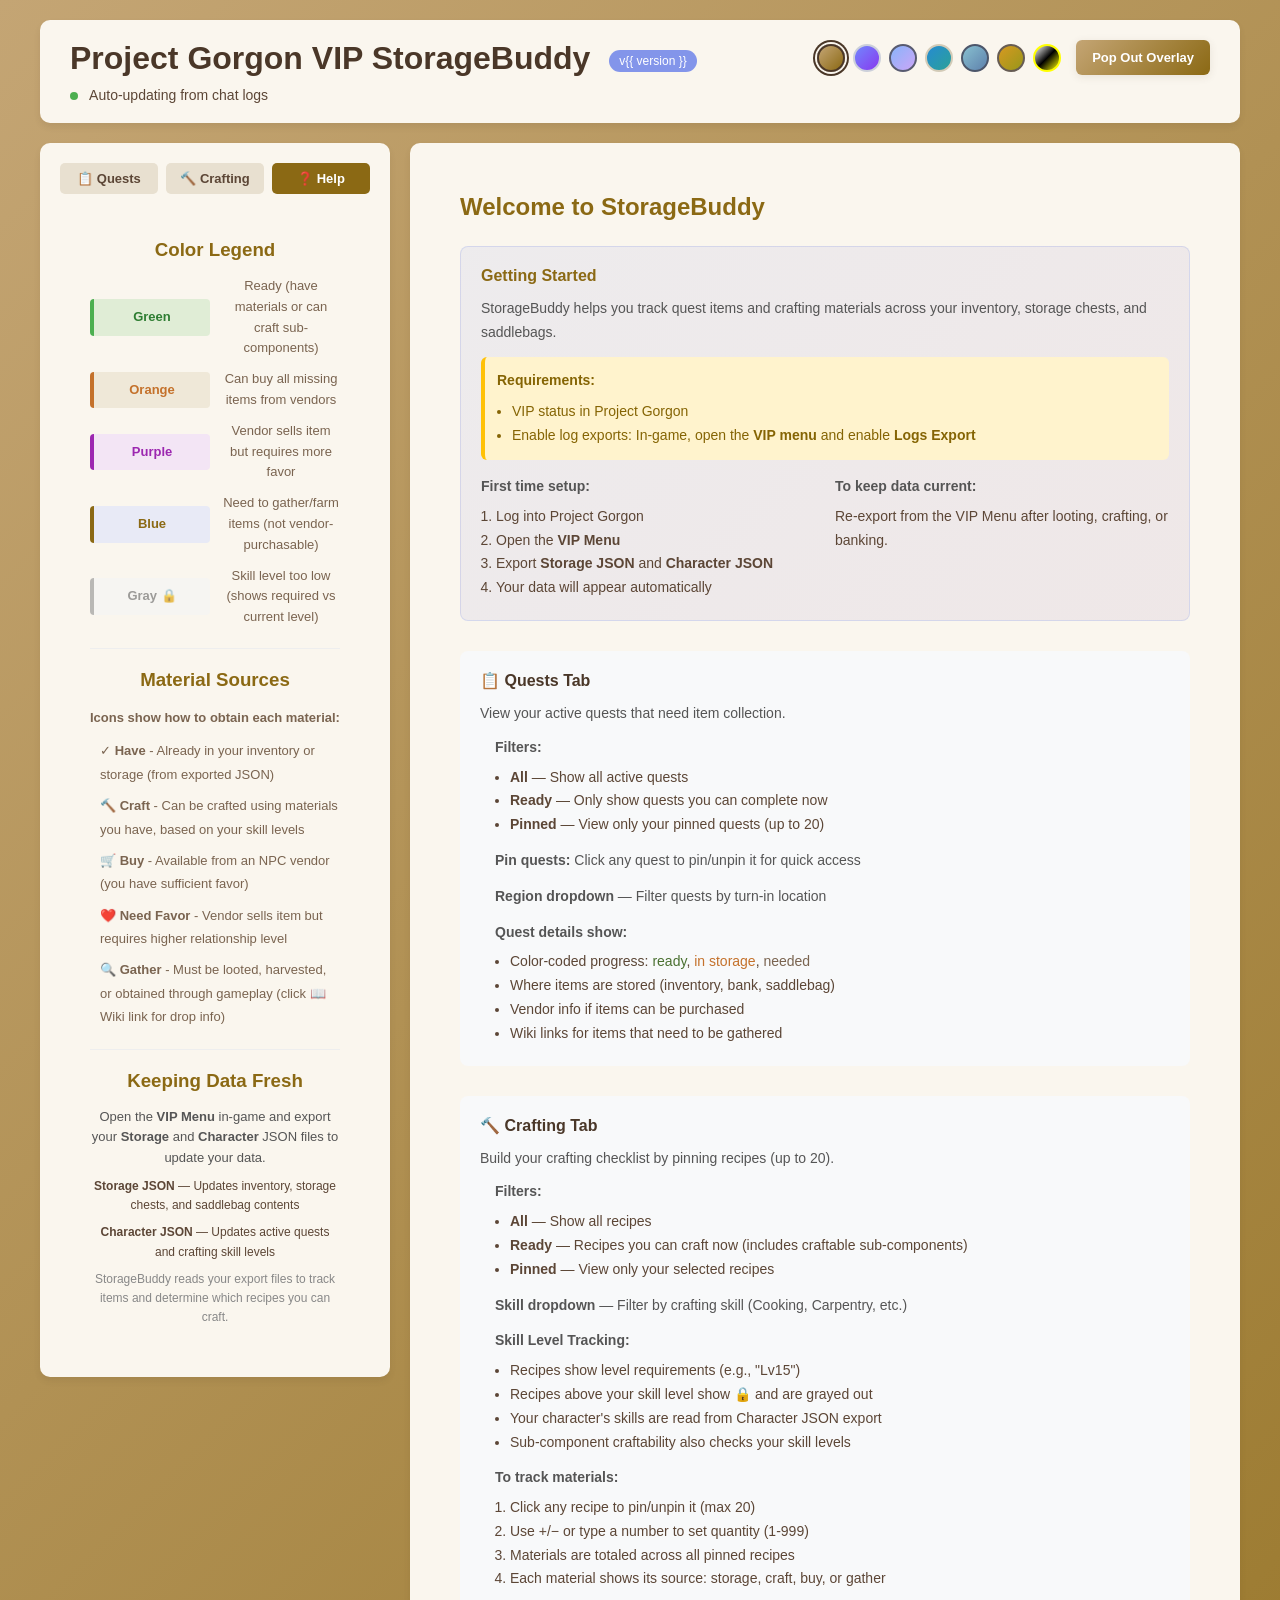
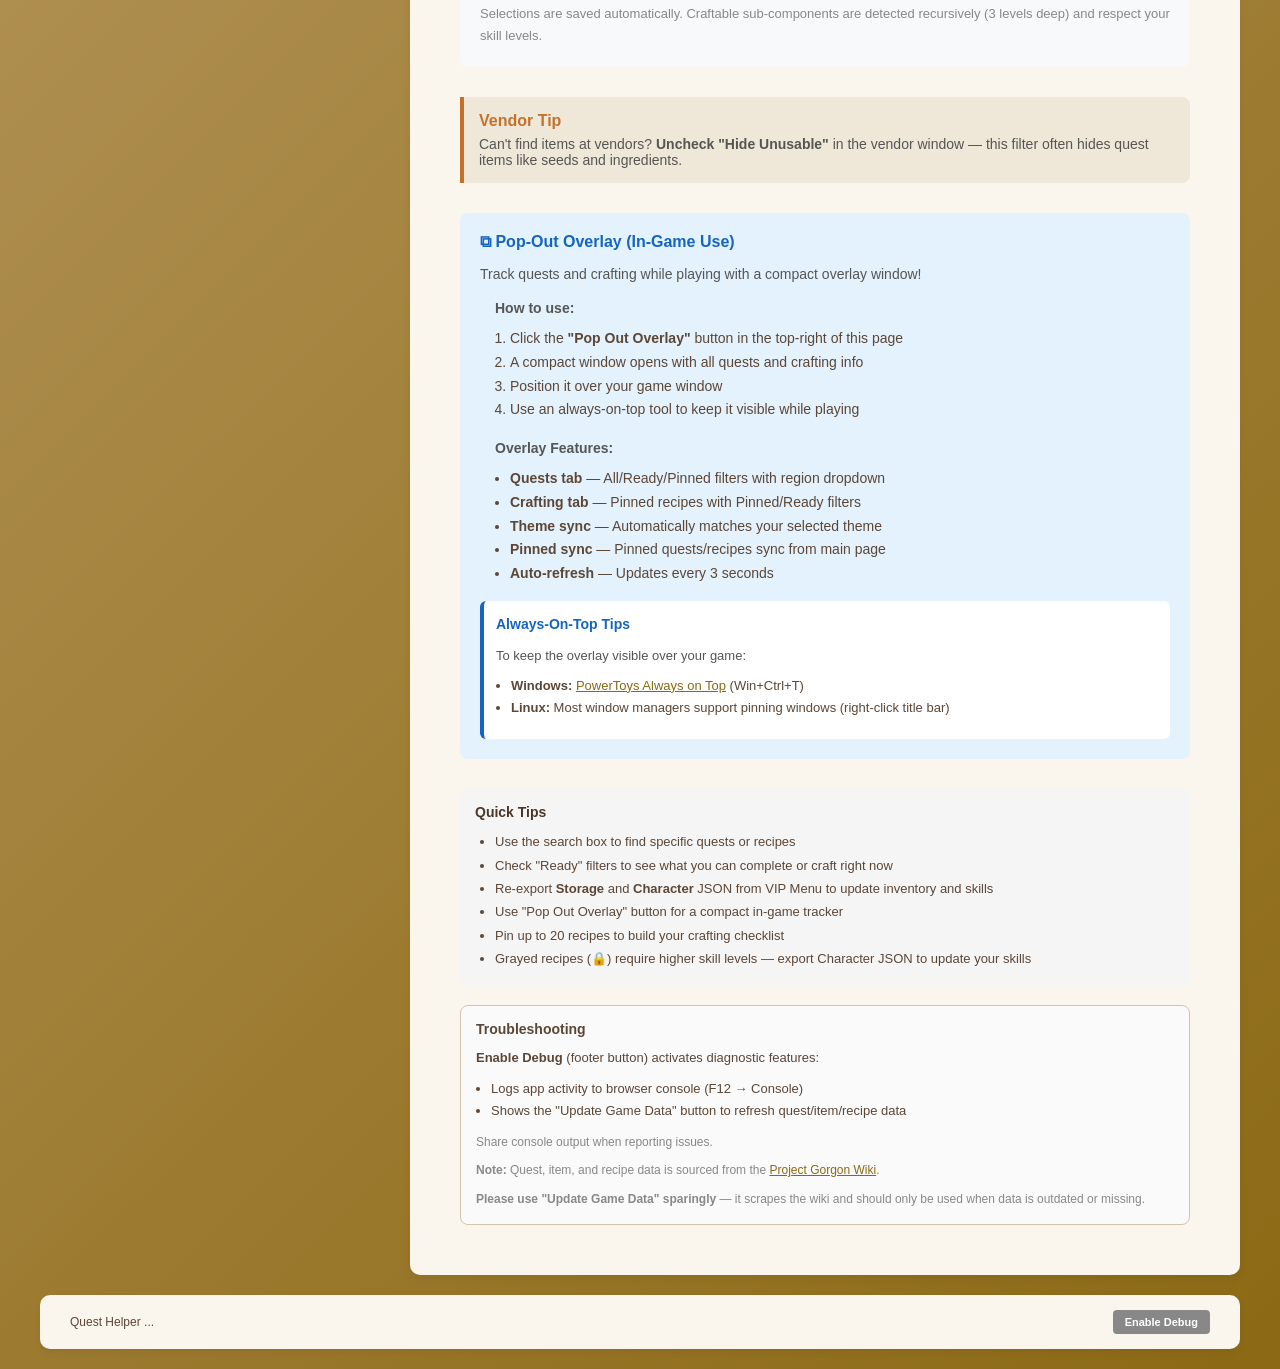
==== templates/index.html @ ebede0bc "v0.6.7: Fix missing inventory items in Ready Quests storage display - Ready Quests Checklist now sho" ====
<!DOCTYPE html>
<!-- Cache bust: 2026-03-11T02:30 -->
<html lang="en">
<head>
    <meta charset="UTF-8">
    <meta http-equiv="Cache-Control" content="no-cache, no-store, must-revalidate">
    <meta http-equiv="Pragma" content="no-cache">
    <meta http-equiv="Expires" content="0">
    <meta name="viewport" content="width=device-width, initial-scale=1.0">
    <title>Project Gorgon VIP StorageBuddy</title>
    <link rel="icon" type="image/x-icon" href="/static/favicon.ico">
    <link rel="icon" type="image/png" sizes="32x32" href="/static/favicon.png">
    <link rel="stylesheet" href="/static/themes.css">
    <style>
        * {
            margin: 0;
            padding: 0;
            box-sizing: border-box;
        }

        /* Focus states for accessibility */
        :focus-visible {
            outline: 2px solid var(--accent);
            outline-offset: 2px;
        }

        button:focus-visible,
        .tab-btn:focus-visible,
        .quest-item:focus-visible,
        .theme-btn:focus-visible {
            outline: 2px solid var(--accent);
            outline-offset: 2px;
            box-shadow: 0 0 0 4px var(--focus-ring);
        }

        input:focus-visible,
        select:focus-visible {
            outline: none;
            border-color: var(--accent);
            box-shadow: 0 0 0 3px var(--focus-ring);
        }

        body {
            font-family: 'Segoe UI', Tahoma, Geneva, Verdana, sans-serif;
            background: linear-gradient(135deg, var(--bg-gradient-1) 0%, var(--bg-gradient-2) 100%);
            min-height: 100vh;
            padding: 20px;
            color: var(--text-primary);
        }

        .container {
            max-width: 1200px;
            margin: 0 auto;
        }

        header {
            background: var(--bg-card);
            padding: 20px 30px;
            border-radius: 10px;
            box-shadow: 0 4px 6px var(--shadow);
            margin-bottom: 20px;
        }

        h1 {
            color: var(--text-primary);
            margin-bottom: 10px;
        }

        .subtitle {
            color: var(--text-secondary);
            font-size: 14px;
        }

        .main-content {
            display: grid;
            grid-template-columns: 350px 1fr;
            gap: 20px;
        }

        footer {
            background: var(--bg-card);
            padding: 15px 30px;
            border-radius: 10px;
            box-shadow: 0 4px 6px var(--shadow);
            margin-top: 20px;
            text-align: center;
            display: flex;
            justify-content: space-between;
            align-items: center;
        }

        .version-info {
            color: var(--text-secondary);
            font-size: 12px;
        }

        .update-badge {
            display: inline-flex;
            align-items: center;
            gap: 4px;
            padding: 3px 8px;
            background: #e74c3c;
            color: white;
            font-size: 11px;
            font-weight: 600;
            border-radius: 10px;
            margin-left: 8px;
            cursor: pointer;
            text-decoration: none;
            transition: background 0.2s;
        }

        .update-badge:hover {
            background: #c0392b;
        }

        .update-btn {
            padding: 6px 12px;
            background: var(--accent);
            color: white;
            border: none;
            border-radius: 4px;
            cursor: pointer;
            font-size: 11px;
            font-weight: 600;
            transition: all 0.3s;
            margin-left: 8px;
        }

        .update-btn:hover {
            background: var(--accent-hover);
        }

        .update-btn:disabled {
            background: var(--text-muted);
        }

        .overlay-btn {
            padding: 10px 16px;
            background: linear-gradient(135deg, var(--bg-gradient-1) 0%, var(--bg-gradient-2) 100%);
            color: white;
            border: none;
            border-radius: 6px;
            cursor: pointer;
            font-size: 13px;
            font-weight: 600;
            transition: all 0.3s;
            box-shadow: 0 2px 8px var(--shadow);
        }

        .overlay-btn:hover {
            transform: translateY(-1px);
            box-shadow: 0 4px 12px var(--shadow);
        }

        /* Theme Toggle Buttons */
        .theme-toggle {
            display: flex;
            gap: 8px;
            margin-left: 15px;
        }

        .theme-btn {
            width: 28px;
            height: 28px;
            border-radius: 50%;
            border: 2px solid var(--border-color);
            cursor: pointer;
            transition: all 0.2s;
            position: relative;
        }

        .theme-btn:hover {
            transform: scale(1.1);
        }

        .theme-btn.active {
            border-color: var(--text-primary);
            box-shadow: 0 0 0 2px var(--bg-card), 0 0 0 4px var(--text-primary);
        }

        .theme-btn[data-theme="sepia"] {
            background: linear-gradient(135deg, #c4a574 0%, #8b6914 100%);
        }

        .theme-btn[data-theme="ctp-latte"] {
            background: linear-gradient(135deg, #7287fd 0%, #8839ef 100%);
        }

        .theme-btn[data-theme="ctp-mocha"] {
            background: linear-gradient(135deg, #89b4fa 0%, #cba6f7 100%);
        }

        .theme-btn[data-theme="solarized-light"] {
            background: linear-gradient(135deg, #268bd2 0%, #2aa198 100%);
        }

        .theme-btn[data-theme="nord"] {
            background: linear-gradient(135deg, #88c0d0 0%, #5e81ac 100%);
        }

        .theme-btn[data-theme="gruvbox"] {
            background: linear-gradient(135deg, #d79921 0%, #98971a 100%);
        }

        .theme-btn[data-theme="high-contrast"] {
            background: linear-gradient(135deg, #ffffff 0%, #000000 50%, #ffff00 100%);
            border: 2px solid #ffff00;
        }

        .sidebar {
            background: var(--bg-card);
            padding: 20px;
            border-radius: 10px;
            box-shadow: 0 4px 6px var(--shadow);
            height: fit-content;
        }

        .quest-list {
            background: var(--bg-card);
            padding: 30px;
            border-radius: 10px;
            box-shadow: 0 4px 6px var(--shadow);
            min-height: 500px;
        }

        .search-box {
            width: 100%;
            padding: 12px;
            border: 2px solid var(--border-color);
            border-radius: 5px;
            font-size: 14px;
            margin-bottom: 15px;
            transition: border-color 0.3s;
        }

        .search-box:focus {
            outline: none;
            border-color: var(--accent);
        }

        .tab-buttons {
            display: flex;
            flex-wrap: wrap;
            gap: 8px;
            margin-bottom: 15px;
        }

        .tab-btn {
            flex: 1 1 calc(33.333% - 6px);
            min-width: 90px;
            padding: 8px 6px;
            border: none;
            background: var(--bg-tab);
            color: var(--text-secondary);
            border-radius: 5px;
            cursor: pointer;
            font-weight: 600;
            font-size: 13px;
            transition: all 0.3s;
            text-align: center;
        }

        .tab-btn.active {
            background: var(--bg-tab-active);
            color: var(--text-on-accent);
        }

        .quest-item {
            padding: 12px;
            margin-bottom: 8px;
            background: var(--bg-item);
            border-radius: 5px;
            cursor: pointer;
            transition: all 0.3s;
            border-left: 4px solid transparent;
        }

        .quest-item:hover {
            background: var(--bg-item-hover);
            border-left-color: var(--accent);
        }

        .quest-item.active {
            box-shadow: inset 0 0 0 2px var(--border-active);
        }

        .quest-item.pinned {
            border: 2px solid var(--border-pinned);
            box-shadow: 0 0 8px var(--pinned-glow);
        }

        .quest-item.completable {
            background: var(--bg-item-complete);
            border-left-color: var(--success);
        }

        .quest-item.completable:hover {
            background: var(--bg-item-complete-hover);
        }

        .quest-item.completable .quest-item-name::before {
            content: '✓ ';
            color: var(--success);
            font-weight: bold;
        }

        .quest-item.purchasable {
            background: var(--bg-item-purchasable);
            border-left-color: var(--warning);
        }

        .quest-item.purchasable:hover {
            background: var(--bg-item-purchasable-hover);
        }

        .quest-item.purchasable .quest-item-name::before {
            content: '🛒 ';
            color: var(--warning);
            font-weight: bold;
        }

        .quest-item.craftable {
            background: var(--bg-item-complete);
            border-left-color: var(--success);
        }

        .quest-item.craftable:hover {
            background: var(--bg-item-complete-hover);
        }

        .quest-item.buyable {
            background: var(--bg-item-purchasable);
            border-left-color: var(--warning);
        }

        .quest-item.buyable:hover {
            background: var(--bg-item-purchasable-hover);
        }

        .quest-item.needs-favor {
            background: var(--bg-item-favor);
            border-left-color: var(--favor);
        }

        .quest-item.needs-favor:hover {
            background: var(--bg-item-favor-hover);
        }

        .quest-item.no-skill {
            background: var(--bg-item-disabled);
            border-left-color: var(--disabled);
            opacity: 0.7;
        }

        .quest-item.no-skill:hover {
            background: var(--bg-item-hover);
        }

        .quest-item-name {
            font-weight: 600;
            color: var(--text-primary);
            margin-bottom: 4px;
        }

        .quest-item-location {
            font-size: 12px;
            color: var(--text-muted);
        }

        .quest-detail-header {
            margin-bottom: 20px;
            padding-bottom: 20px;
            border-bottom: 2px solid var(--border-color);
        }

        .quest-detail-name {
            font-size: 24px;
            color: var(--text-primary);
            margin-bottom: 8px;
        }

        .quest-detail-location {
            color: var(--accent);
            font-weight: 600;
            margin-bottom: 8px;
        }

        .quest-detail-description {
            color: var(--text-secondary);
            line-height: 1.6;
        }

        .checklist-items {
            margin-top: 20px;
        }

        .checklist-item {
            display: flex;
            align-items: center;
            padding: 15px;
            margin-bottom: 10px;
            background: var(--bg-item);
            border-radius: 5px;
            transition: all 0.3s;
        }

        .checklist-item.completed {
            background: var(--bg-item-complete);
        }

        .checkbox {
            width: 24px;
            height: 24px;
            margin-right: 15px;
            cursor: pointer;
            accent-color: var(--accent);
        }

        .item-info {
            flex: 1;
        }

        .item-name {
            font-weight: 600;
            color: var(--text-primary);
            margin-bottom: 4px;
        }

        .item-progress-text {
            font-size: 15px;
            font-weight: 500;
            min-width: 160px;
            text-align: right;
            margin-left: 15px;
            white-space: nowrap;
        }

        .empty-state {
            text-align: center;
            padding: 60px 20px;
            color: var(--text-muted);
        }

        .empty-state-icon {
            font-size: 48px;
            margin-bottom: 15px;
        }

        .refresh-btn {
            padding: 10px 20px;
            background: #667eea;
            color: white;
            border: none;
            border-radius: 5px;
            cursor: pointer;
            font-weight: 600;
            margin-top: 10px;
            transition: background 0.3s;
        }

        .refresh-btn:hover {
            background: #5568d3;
        }

        .status-indicator {
            display: inline-block;
            width: 8px;
            height: 8px;
            border-radius: 50%;
            background: #4caf50;
            margin-right: 8px;
            animation: pulse 2s infinite;
        }

        @keyframes pulse {
            0%, 100% { opacity: 1; }
            50% { opacity: 0.5; }
        }

        .loading {
            text-align: center;
            padding: 20px;
            color: var(--text-muted);
        }
    </style>
</head>
<body>
    <div class="container">
        <header>
            <div style="display: flex; justify-content: space-between; align-items: flex-start;">
                <div>
                    <h1>Project Gorgon VIP StorageBuddy <span style="font-size: 12px; font-weight: 500; color: #fff; background: rgba(102, 126, 234, 0.8); padding: 4px 10px; border-radius: 12px; margin-left: 10px; vertical-align: middle;">v{{ version }}</span><span id="headerUpdateBadge"></span></h1>
                    <p class="subtitle">
                        <span class="status-indicator"></span>
                        Auto-updating from chat logs
                    </p>
                </div>
                <div style="display: flex; align-items: center; gap: 15px;">
                    <div class="theme-toggle" title="Select theme">
                        <button class="theme-btn active" data-theme="sepia" onclick="setTheme('sepia')" title="Sepia Wood"></button>
                        <button class="theme-btn" data-theme="ctp-latte" onclick="setTheme('ctp-latte')" title="Catppuccin Latte"></button>
                        <button class="theme-btn" data-theme="ctp-mocha" onclick="setTheme('ctp-mocha')" title="Catppuccin Mocha"></button>
                        <button class="theme-btn" data-theme="solarized-light" onclick="setTheme('solarized-light')" title="Solarized Light"></button>
                        <button class="theme-btn" data-theme="nord" onclick="setTheme('nord')" title="Nord"></button>
                        <button class="theme-btn" data-theme="gruvbox" onclick="setTheme('gruvbox')" title="Gruvbox"></button>
                        <button class="theme-btn" data-theme="high-contrast" onclick="setTheme('high-contrast')" title="High Contrast (Accessibility)"></button>
                    </div>
                    <button class="overlay-btn" onclick="openOverlay()" title="Open compact overlay window">
                        Pop Out Overlay
                    </button>
                </div>
            </div>
        </header>

        <div class="main-content">
            <div class="sidebar">
                <div class="tab-buttons">
                    <button class="tab-btn" onclick="switchTab('quests')">📋 Quests</button>
                    <button class="tab-btn" onclick="switchTab('crafting')">🔨 Crafting</button>
                    <button class="tab-btn active" onclick="switchTab('help')">❓ Help</button>
                </div>

                <input type="text"
                       class="search-box"
                       id="questSearchBox"
                       placeholder="Search quests..."
                       style="display: none;">

                <input type="text"
                       class="search-box"
                       id="craftingSearchBox"
                       placeholder="Search recipes..."
                       style="display: none;">

                <div id="questFilter" style="display: none; gap: 10px; justify-content: center; margin-bottom: 10px;">
                    <label style="display: flex; align-items: center; cursor: pointer; font-size: 13px;">
                        <input type="radio" name="questView" value="all" checked style="margin-right: 5px;" onchange="switchQuestView()">
                        All
                    </label>
                    <label style="display: flex; align-items: center; cursor: pointer; font-size: 13px;">
                        <input type="radio" name="questView" value="ready" style="margin-right: 5px;" onchange="switchQuestView()">
                        Ready
                    </label>
                    <label style="display: flex; align-items: center; cursor: pointer; font-size: 13px;">
                        <input type="radio" name="questView" value="pinned" style="margin-right: 5px;" onchange="switchQuestView()">
                        Pinned
                    </label>
                </div>

                <div id="recipeFilter" style="display: none; gap: 10px; justify-content: center; margin-bottom: 10px;">
                    <label style="display: flex; align-items: center; cursor: pointer; font-size: 13px;">
                        <input type="radio" name="recipeView" value="all" checked style="margin-right: 5px;" onchange="switchRecipeView()">
                        All
                    </label>
                    <label style="display: flex; align-items: center; cursor: pointer; font-size: 13px;">
                        <input type="radio" name="recipeView" value="craftable" style="margin-right: 5px;" onchange="switchRecipeView()">
                        Ready
                    </label>
                    <label style="display: flex; align-items: center; cursor: pointer; font-size: 13px;">
                        <input type="radio" name="recipeView" value="shopping" style="margin-right: 5px;" onchange="switchRecipeView()">
                        Pinned
                    </label>
                </div>

                <select class="search-box" id="regionFilter" style="display: none;">
                    <option value="">All Regions</option>
                    <option value="Serbule">Serbule</option>
                    <option value="Serbule Hills">Serbule Hills</option>
                    <option value="Eltibule">Eltibule</option>
                    <option value="Sun Vale">Sun Vale</option>
                    <option value="Kur Mountains">Kur Mountains</option>
                    <option value="Ilmari">Ilmari</option>
                    <option value="Rahu">Rahu</option>
                    <option value="Gazluk">Gazluk</option>
                    <option value="Fae Realm">Fae Realm</option>
                </select>

                <select class="search-box" id="skillFilter" style="display: none;">
                    <option value="">All Skills</option>
                </select>

                <div id="questListContainer" class="loading">Loading quests...</div>
            </div>

            <div class="quest-list" id="questDetail">
                <div class="empty-state">
                    <div class="empty-state-icon">📋</div>
                    <p>Select a quest to view its checklist</p>
                </div>
            </div>
        </div>

        <footer>
            <div class="version-info">
                Quest Helper <span id="appVersion">...</span><span id="footerUpdateBadge"></span>
                <span id="logFileInfo" style="margin-left: 10px; opacity: 0.7;"></span>
            </div>
            <div style="display: flex; gap: 8px; align-items: center;">
                <button class="update-btn" id="updateBtn" onclick="updateGameData()" style="display: none;">
                    Update Game Data
                </button>
                <button class="update-btn" id="debugBtn" onclick="toggleDebugMode()" style="background: #888;">
                    Enable Debug
                </button>
            </div>
        </footer>
    </div>

    <script>
        // Theme Management
        function setTheme(theme) {
            document.documentElement.setAttribute('data-theme', theme);
            localStorage.setItem('storagebuddy-theme', theme);

            // Update active button state
            document.querySelectorAll('.theme-btn').forEach(btn => {
                btn.classList.toggle('active', btn.dataset.theme === theme);
            });
        }

        function loadTheme() {
            const savedTheme = localStorage.getItem('storagebuddy-theme') || 'sepia';
            setTheme(savedTheme);
        }

        // Load theme immediately to prevent flash
        loadTheme();

        let currentTab = 'help';
        let currentQuestView = 'all';
        let currentRecipeView = 'all';
        let selectedQuest = null;
        let activeQuests = [];
        let completableQuests = [];
        let purchasableQuests = [];
        let needsFavorQuests = [];
        let completableQuestSet = new Set();
        let purchasableQuestSet = new Set();
        let needsFavorQuestSet = new Set();
        // Pinned quests: Set of quest internal names
        let pinnedQuests = new Set(JSON.parse(localStorage.getItem('pinnedQuests') || '[]'));
        const MAX_PINNED_QUESTS = 20;
        let allRecipes = [];
        // Recipe quantities: { recipeId: quantity }
        let recipeQuantities = JSON.parse(localStorage.getItem('recipeQuantities') || '{}');
        // For backwards compatibility, convert old array format to new object format
        let oldSelectedRecipes = JSON.parse(localStorage.getItem('selectedRecipes') || '[]');
        if (Array.isArray(oldSelectedRecipes) && oldSelectedRecipes.length > 0) {
            oldSelectedRecipes.forEach(id => { recipeQuantities[id] = 1; });
            localStorage.removeItem('selectedRecipes');
            localStorage.setItem('recipeQuantities', JSON.stringify(recipeQuantities));
        }
        let craftableRecipeSet = new Set();
        let buyableRecipeSet = new Set();
        let needsFavorRecipeSet = new Set(); // Recipes where vendor items require more favor
        let noSkillRecipeSet = new Set(); // Recipes player doesn't have skill for
        // Lookup: item name -> recipes that produce it
        let recipesByOutput = {};
        let playerInventory = {};
        let playerInventoryDetails = {}; // Detailed storage locations
        let playerSkills = {}; // Skill name -> effective level (base + bonus)
        let playerFavor = {}; // NPC name -> { level: "Friends", rank: 2 }
        let favorLevels = []; // Ordered list of favor levels for comparison
        let itemKeywords = {}; // Keyword -> list of item names (e.g., "Bone" -> ["Femur", "Rib Bone", ...])
        let vendorItems = {}; // Item name -> vendor info (for checking if items can be bought)
        let debugMode = false; // Debug mode state

        // Initialize tab based on currentTab value
        function initializeTab() {
            const questSearchBox = document.getElementById('questSearchBox');
            const craftingSearchBox = document.getElementById('craftingSearchBox');
            const regionFilter = document.getElementById('regionFilter');
            const skillFilter = document.getElementById('skillFilter');
            const questFilter = document.getElementById('questFilter');
            const recipeFilter = document.getElementById('recipeFilter');

            // Set correct tab button as active
            document.querySelectorAll('.tab-btn').forEach(btn => {
                btn.classList.remove('active');
                if (btn.textContent.toLowerCase().includes(currentTab)) {
                    btn.classList.add('active');
                }
            });

            if (currentTab === 'quests') {
                questSearchBox.style.display = 'block';
                craftingSearchBox.style.display = 'none';
                questFilter.style.display = 'flex';
                recipeFilter.style.display = 'none';
                regionFilter.style.display = 'block';
                skillFilter.style.display = 'none';
                loadActiveQuests().then(() => {
                    switchQuestView();
                });
            } else if (currentTab === 'crafting') {
                questSearchBox.style.display = 'none';
                craftingSearchBox.style.display = 'block';
                questFilter.style.display = 'none';
                recipeFilter.style.display = 'flex';
                regionFilter.style.display = 'none';
                skillFilter.style.display = 'block';
                loadCraftingRecipes().then(() => {
                    // Restore shopping list if recipes are selected
                    if (Object.keys(recipeQuantities).length > 0) {
                        updateShoppingList();
                    }
                });
            } else if (currentTab === 'help') {
                questSearchBox.style.display = 'none';
                craftingSearchBox.style.display = 'none';
                questFilter.style.display = 'none';
                recipeFilter.style.display = 'none';
                regionFilter.style.display = 'none';
                skillFilter.style.display = 'none';
                showHelp();
            }
        }

        // Initialize
        document.addEventListener('DOMContentLoaded', () => {
            initializeTab();
            setInterval(refreshCurrentQuest, 5000); // Auto-refresh every 5 seconds

            document.getElementById('questSearchBox').addEventListener('input', (e) => {
                if (e.target.value.length >= 2) {
                    searchQuestsOnly(e.target.value);
                } else {
                    // Return to normal view when search is cleared
                    switchQuestView();
                }
            });

            document.getElementById('craftingSearchBox').addEventListener('input', (e) => {
                if (e.target.value.length >= 2) {
                    searchRecipesOnly(e.target.value);
                } else {
                    // Return to normal view when search is cleared
                    renderCraftingList();
                }
            });

            document.getElementById('regionFilter').addEventListener('change', () => {
                // Re-render current quest view with region filter applied
                if (currentTab === 'quests') {
                    const questSearchBox = document.getElementById('questSearchBox');
                    if (questSearchBox.value.length >= 2) {
                        searchQuestsOnly(questSearchBox.value);
                    } else {
                        switchQuestView();
                    }
                }
            });

            document.getElementById('skillFilter').addEventListener('change', () => {
                // Re-render recipe view with skill filter applied
                if (currentTab === 'crafting') {
                    const craftingSearchBox = document.getElementById('craftingSearchBox');
                    if (craftingSearchBox.value.length >= 2) {
                        searchRecipesOnly(craftingSearchBox.value);
                    } else {
                        // Use switchRecipeView to respect current view (all, craftable, pinned)
                        switchRecipeView();
                    }
                }
            });
        });

        function switchTab(tab) {
            currentTab = tab;

            // Clear selected quest when switching tabs
            selectedQuest = null;

            // Reset quest detail panel to empty state with appropriate message
            let emptyStateHtml;
            if (tab === 'crafting') {
                emptyStateHtml = `
                    <div style="padding: 20px;">
                        <div style="text-align: center; margin-bottom: 20px;">
                            <div style="font-size: 36px; margin-bottom: 10px;">🔨</div>
                            <h3 style="color: var(--text-primary); margin-bottom: 8px;">Crafting Checklist</h3>
                            <p style="color: var(--text-secondary); font-size: 13px;">Pin recipes to build your crafting checklist</p>
                        </div>

                        <div style="background: var(--bg-item); border: 1px solid var(--border-color); border-radius: 8px; padding: 15px; margin-bottom: 15px;">
                            <h4 style="color: var(--accent); margin-bottom: 10px; font-size: 14px;">How to Use</h4>
                            <ol style="margin: 0 0 0 20px; padding: 0; font-size: 13px; color: var(--text-secondary); line-height: 1.8;">
                                <li>Select a crafting skill from the dropdown</li>
                                <li>Check recipes you want to craft</li>
                                <li>Adjust quantities with +/− buttons</li>
                                <li>View aggregated materials here</li>
                            </ol>
                        </div>

                        <div style="background: var(--bg-item); border: 1px solid var(--border-color); border-radius: 8px; padding: 15px; margin-bottom: 15px;">
                            <h4 style="color: var(--accent); margin-bottom: 12px; font-size: 14px;">Recipe Color Legend</h4>
                            <div style="font-size: 12px; line-height: 1.6;">
                                <div style="display: flex; align-items: center; margin-bottom: 8px;">
                                    <div style="min-width: 70px; padding: 5px 8px; background: var(--bg-item-complete); border-left: 3px solid #4caf50; border-radius: 3px; margin-right: 10px; font-weight: 600; color: #2e7d32; font-size: 11px;">Green</div>
                                    <div style="color: var(--text-secondary);">Ready to craft</div>
                                </div>
                                <div style="display: flex; align-items: center; margin-bottom: 8px;">
                                    <div style="min-width: 70px; padding: 5px 8px; background: var(--accent-light); border-left: 3px solid var(--warning); border-radius: 3px; margin-right: 10px; font-weight: 600; color: var(--warning); font-size: 11px;">Orange</div>
                                    <div style="color: var(--text-secondary);">Missing materials can be purchased from vendor</div>
                                </div>
                                <div style="display: flex; align-items: center; margin-bottom: 8px;">
                                    <div style="min-width: 70px; padding: 5px 8px; background: #f3e5f5; border-left: 3px solid #9c27b0; border-radius: 3px; margin-right: 10px; font-weight: 600; color: #9c27b0; font-size: 11px;">Purple</div>
                                    <div style="color: var(--text-secondary);">Vendor sells item but requires more favor</div>
                                </div>
                                <div style="display: flex; align-items: center; margin-bottom: 8px;">
                                    <div style="min-width: 70px; padding: 5px 8px; background: #e8eaf6; border-left: 3px solid var(--accent); border-radius: 3px; margin-right: 10px; font-weight: 600; color: var(--accent); font-size: 11px;">Blue</div>
                                    <div style="color: var(--text-secondary);">Need to gather materials</div>
                                </div>
                                <div style="display: flex; align-items: center;">
                                    <div style="min-width: 70px; padding: 5px 8px; background: var(--bg-item); border-left: 3px solid var(--border-color); border-radius: 3px; margin-right: 10px; font-weight: 600; color: var(--text-muted); font-size: 11px; opacity: 0.7;">Gray 🔒</div>
                                    <div style="color: var(--text-secondary);">Skill level too low</div>
                                </div>
                            </div>
                        </div>

                        <div style="background: var(--bg-item); border: 1px solid var(--border-color); border-radius: 8px; padding: 15px;">
                            <h4 style="color: var(--accent); margin-bottom: 10px; font-size: 14px;">Material Source Icons</h4>
                            <div style="font-size: 12px; line-height: 1.8; color: var(--text-secondary);">
                                <div style="margin-bottom: 4px;">✓ <strong>Have</strong> — In inventory/storage</div>
                                <div style="margin-bottom: 4px;">🔨 <strong>Craft</strong> — Can craft</div>
                                <div style="margin-bottom: 4px;">🛒 <strong>Buy</strong> — From NPC vendor</div>
                                <div style="margin-bottom: 4px;">❤️ <strong>Need Favor</strong> — Vendor sells but requires relationship</div>
                                <div>🔍 <strong>Gather</strong> — Farm in-game</div>
                            </div>
                        </div>
                    </div>
                `;
            } else {
                emptyStateHtml = `
                    <div style="padding: 20px;">
                        <div style="text-align: center; margin-bottom: 20px;">
                            <div style="font-size: 36px; margin-bottom: 10px;">📋</div>
                            <h3 style="color: var(--text-primary); margin-bottom: 8px;">Quest Checklist</h3>
                            <p style="color: var(--text-secondary); font-size: 13px;">Select a quest to view required items</p>
                        </div>

                        <div style="background: var(--bg-item); border: 1px solid var(--border-color); border-radius: 8px; padding: 15px; margin-bottom: 15px;">
                            <h4 style="color: var(--accent); margin-bottom: 10px; font-size: 14px;">How to Use</h4>
                            <ol style="margin: 0 0 0 20px; padding: 0; font-size: 13px; color: var(--text-secondary); line-height: 1.8;">
                                <li>Click any quest from the list to view details</li>
                                <li>Click any quest to pin/unpin it for tracking</li>
                                <li>Use filters: All, Ready, or Pinned</li>
                                <li>Filter by region using the dropdown</li>
                            </ol>
                        </div>

                        <div style="background: var(--bg-item); border: 1px solid var(--border-color); border-radius: 8px; padding: 15px; margin-bottom: 15px;">
                            <h4 style="color: var(--accent); margin-bottom: 12px; font-size: 14px;">Quest Color Legend</h4>
                            <div style="font-size: 12px; line-height: 1.6;">
                                <div style="display: flex; align-items: center; margin-bottom: 8px;">
                                    <div style="min-width: 70px; padding: 5px 8px; background: var(--bg-item-complete); border-left: 3px solid #4caf50; border-radius: 3px; margin-right: 10px; font-weight: 600; color: #2e7d32; font-size: 11px;">Green</div>
                                    <div style="color: var(--text-secondary);">Ready to turn in</div>
                                </div>
                                <div style="display: flex; align-items: center; margin-bottom: 8px;">
                                    <div style="min-width: 70px; padding: 5px 8px; background: var(--accent-light); border-left: 3px solid var(--warning); border-radius: 3px; margin-right: 10px; font-weight: 600; color: var(--warning); font-size: 11px;">Orange</div>
                                    <div style="color: var(--text-secondary);">Missing items can be purchased from vendor</div>
                                </div>
                                <div style="display: flex; align-items: center;">
                                    <div style="min-width: 70px; padding: 5px 8px; background: var(--bg-item); border-left: 3px solid var(--border-color); border-radius: 3px; margin-right: 10px; font-weight: 600; color: var(--text-muted); font-size: 11px;">Default</div>
                                    <div style="color: var(--text-secondary);">Items still needed</div>
                                </div>
                            </div>
                        </div>

                        <div style="background: var(--bg-item); border: 1px solid var(--border-color); border-radius: 8px; padding: 15px;">
                            <h4 style="color: var(--accent); margin-bottom: 10px; font-size: 14px;">Keep Data Fresh</h4>
                            <p style="font-size: 12px; color: var(--text-secondary); line-height: 1.6;">
                                Export <strong>Character JSON</strong> from the VIP Menu to update quests and inventory.
                            </p>
                        </div>
                    </div>
                `;
            }
            document.getElementById('questDetail').innerHTML = emptyStateHtml;

            // Update button styles - find button by matching tab name
            document.querySelectorAll('.tab-btn').forEach(btn => {
                btn.classList.remove('active');
                if (btn.textContent.toLowerCase().includes(tab)) {
                    btn.classList.add('active');
                }
            });

            // Show/hide filters and controls based on tab
            const questSearchBox = document.getElementById('questSearchBox');
            const craftingSearchBox = document.getElementById('craftingSearchBox');
            const regionFilter = document.getElementById('regionFilter');
            const skillFilter = document.getElementById('skillFilter');
            const questFilter = document.getElementById('questFilter');
            const recipeFilter = document.getElementById('recipeFilter');

            if (tab === 'quests') {
                questSearchBox.style.display = 'block';
                craftingSearchBox.style.display = 'none';
                questFilter.style.display = 'flex';
                recipeFilter.style.display = 'none';
                regionFilter.style.display = 'block';
                skillFilter.style.display = 'none';
                questSearchBox.value = '';
                // Load data and apply current filter
                loadActiveQuests().then(() => {
                    switchQuestView();
                });
            } else if (tab === 'crafting') {
                questSearchBox.style.display = 'none';
                craftingSearchBox.style.display = 'block';
                questFilter.style.display = 'none';
                recipeFilter.style.display = 'flex';
                regionFilter.style.display = 'none';
                skillFilter.style.display = 'block';
                craftingSearchBox.value = '';
                loadCraftingRecipes().then(() => {
                    // Restore shopping list if recipes are selected
                    if (Object.keys(recipeQuantities).length > 0) {
                        updateShoppingList();
                    }
                });
            } else if (tab === 'help') {
                questSearchBox.style.display = 'none';
                craftingSearchBox.style.display = 'none';
                questFilter.style.display = 'none';
                recipeFilter.style.display = 'none';
                regionFilter.style.display = 'none';
                skillFilter.style.display = 'none';
                showHelp();
            }
        }

        function switchQuestView() {
            const questView = document.querySelector('input[name="questView"]:checked').value;
            currentQuestView = questView;

            if (questView === 'all') {
                renderAllQuestsView();
            } else if (questView === 'ready') {
                renderReadyQuestsView();
            } else if (questView === 'pinned') {
                loadPinnedQuests();
            }
        }

        async function loadPinnedQuests() {
            // For pinned view, render a special view showing all pinned quests with their items
            renderPinnedQuestsView();
        }

        async function renderAllQuestsView() {
            const container = document.getElementById('questListContainer');
            const detailContainer = document.getElementById('questDetail');
            const selectedRegion = document.getElementById('regionFilter').value;

            // Filter by region if one is selected
            let filteredQuests = activeQuests;
            if (selectedRegion) {
                filteredQuests = activeQuests.filter(q => q.location === selectedRegion);
            }

            if (filteredQuests.length === 0) {
                container.innerHTML = '<p class="empty-state">No quests found</p>';
                detailContainer.innerHTML = '<p class="empty-state">Select a quest to see details</p>';
                return;
            }

            // Group quests by location
            const questsByLocation = {};
            for (const quest of filteredQuests) {
                const loc = quest.location || 'Unknown';
                if (!questsByLocation[loc]) {
                    questsByLocation[loc] = [];
                }
                questsByLocation[loc].push(quest);
            }

            // Build center panel: simple list grouped by location like crafting
            let listHtml = `
                <div style="background: var(--bg-item-complete); border: 2px solid #4caf50; padding: 14px; margin-bottom: 24px; border-radius: 6px; box-shadow: 0 2px 4px rgba(0,0,0,0.1);">
                    <div style="font-weight: bold; color: #2e7d32; margin-bottom: 6px; font-size: 14px;">📋 Quest Checklist</div>
                    <div style="font-size: 13px; color: var(--text-secondary); line-height: 1.5;">
                        Pin quests to build your quest checklist. Click a quest to see its items.
                    </div>
                </div>
            `;

            // Sort locations alphabetically
            const sortedLocations = Object.keys(questsByLocation).sort();

            for (const location of sortedLocations) {
                const quests = questsByLocation[location];

                listHtml += `
                    <div style="margin-bottom: 20px;">
                        <div style="font-weight: bold; color: var(--accent); margin-bottom: 10px; font-size: 16px;">${location} (${quests.length} quest${quests.length !== 1 ? 's' : ''})</div>
                `;

                for (const quest of quests) {
                    const isCompletable = completableQuestSet.has(quest.internal_name);
                    const isPurchasable = purchasableQuestSet.has(quest.internal_name);
                    const isNeedsFavor = needsFavorQuestSet.has(quest.internal_name);
                    const isPinned = pinnedQuests.has(quest.internal_name);

                    // Build CSS classes
                    const classes = ['quest-item'];
                    if (isPinned) classes.push('pinned');
                    if (isCompletable) classes.push('completable');
                    else if (isPurchasable) classes.push('buyable');
                    else if (isNeedsFavor) classes.push('needs-favor');

                    // Status badge
                    let statusBadge = '';
                    if (isCompletable) {
                        statusBadge = `<span style="font-size: 11px; color: #4caf50; margin-left: 8px;">✓ Ready</span>`;
                    } else if (isPurchasable) {
                        statusBadge = `<span style="font-size: 11px; color: var(--warning); margin-left: 8px;">🛒 Purchasable</span>`;
                    } else if (isNeedsFavor) {
                        statusBadge = `<span style="font-size: 11px; color: var(--favor); margin-left: 8px;">⭐ Needs Favor</span>`;
                    }

                    listHtml += `
                        <div class="${classes.join(' ')}"
                             onclick="toggleQuestPin('${quest.internal_name}'); renderAllQuestsView();">
                            <div class="quest-item-name">${isPinned ? '📌 ' : ''}${quest.name}${statusBadge}</div>
                            <div class="quest-item-location">${quest.location}</div>
                        </div>
                    `;
                }

                listHtml += `</div>`;
            }

            container.innerHTML = listHtml;

            // Show pinned quest details in right panel if any quests are pinned
            if (pinnedQuests.size > 0) {
                await renderPinnedQuestDetails();
            } else {
                // Show help content in the right panel
                detailContainer.innerHTML = `
                    <div style="padding: 20px;">
                        <div style="text-align: center; margin-bottom: 20px;">
                            <div style="font-size: 36px; margin-bottom: 10px;">📋</div>
                            <h3 style="color: var(--text-primary); margin-bottom: 8px;">Quest Checklist</h3>
                            <p style="color: var(--text-secondary); font-size: 13px;">Pin quests to build your quest checklist</p>
                        </div>

                        <div style="background: var(--bg-item); border: 1px solid var(--border-color); border-radius: 8px; padding: 15px; margin-bottom: 15px;">
                            <h4 style="color: var(--accent); margin-bottom: 10px; font-size: 14px;">How to Use</h4>
                            <ol style="margin: 0 0 0 20px; padding: 0; font-size: 13px; color: var(--text-secondary); line-height: 1.8;">
                                <li>Click any quest to pin/unpin it</li>
                                <li>Pinned quest items will show here</li>
                                <li>View where items are stored and how to get them</li>
                                <li>Pin up to 20 quests for easy tracking</li>
                            </ol>
                        </div>

                        <div style="background: var(--bg-item); border: 1px solid var(--border-color); border-radius: 8px; padding: 15px;">
                            <h4 style="color: var(--accent); margin-bottom: 12px; font-size: 14px;">Quest Color Legend</h4>
                            <div style="font-size: 12px; line-height: 1.6;">
                                <div style="display: flex; align-items: center; margin-bottom: 8px;">
                                    <div style="min-width: 70px; padding: 5px 8px; background: var(--bg-item-complete); border-left: 3px solid #4caf50; border-radius: 3px; margin-right: 10px; font-weight: 600; color: #2e7d32; font-size: 11px;">Green</div>
                                    <div style="color: var(--text-secondary);">Ready to turn in (have all items)</div>
                                </div>
                                <div style="display: flex; align-items: center; margin-bottom: 8px;">
                                    <div style="min-width: 70px; padding: 5px 8px; background: var(--accent-light); border-left: 3px solid var(--warning); border-radius: 3px; margin-right: 10px; font-weight: 600; color: var(--warning); font-size: 11px;">Orange</div>
                                    <div style="color: var(--text-secondary);">Missing items can be purchased from vendor</div>
                                </div>
                                <div style="display: flex; align-items: center; margin-bottom: 8px;">
                                    <div style="min-width: 70px; padding: 5px 8px; background: var(--bg-item-favor); border-left: 3px solid var(--favor); border-radius: 3px; margin-right: 10px; font-weight: 600; color: var(--favor); font-size: 11px;">Purple</div>
                                    <div style="color: var(--text-secondary);">Vendor available but needs more favor</div>
                                </div>
                                <div style="display: flex; align-items: center;">
                                    <div style="min-width: 70px; padding: 5px 8px; background: var(--bg-item); border-left: 3px solid var(--border-color); border-radius: 3px; margin-right: 10px; font-weight: 600; color: var(--text-muted); font-size: 11px;">Default</div>
                                    <div style="color: var(--text-secondary);">Items still needed (farm/gather)</div>
                                </div>
                            </div>
                        </div>
                    </div>
                `;
            }
        }

        async function renderReadyQuestsView() {
            const container = document.getElementById('questListContainer');
            const detailContainer = document.getElementById('questDetail');

            // Combine completable and purchasable quests from activeQuests
            const readyQuestIds = new Set([
                ...completableQuests.map(q => q.internal_name),
                ...purchasableQuests.map(q => q.internal_name)
            ]);

            // Filter activeQuests to only ready ones
            const readyQuests = activeQuests.filter(q => readyQuestIds.has(q.internal_name));

            if (readyQuests.length === 0) {
                container.innerHTML = `
                    <div class="empty-state">
                        <div class="empty-state-icon">✨</div>
                        <p>No quests ready to complete</p>
                        <p style="font-size: 12px; color: var(--text-muted);">Collect more items or check vendors</p>
                    </div>
                `;
                detailContainer.innerHTML = '<p class="empty-state">No ready quests to show</p>';
                return;
            }

            // Count completable vs purchasable
            const completableCount = readyQuests.filter(q => completableQuestSet.has(q.internal_name)).length;
            const purchasableOnlyCount = readyQuests.filter(q =>
                !completableQuestSet.has(q.internal_name) && purchasableQuestSet.has(q.internal_name)
            ).length;

            // Build summary header for left panel
            let listHtml = `
                <div style="background: var(--bg-item-complete); border: 2px solid #4caf50; padding: 14px; margin-bottom: 16px; border-radius: 6px;">
                    <div style="font-weight: bold; color: #2e7d32; margin-bottom: 6px; font-size: 14px;">✨ ${readyQuests.length} Ready Quest${readyQuests.length !== 1 ? 's' : ''}</div>
                    <div style="font-size: 13px; color: var(--text-secondary); line-height: 1.5;">
                        ${completableCount > 0 ? `${completableCount} completable` : ''}${completableCount > 0 && purchasableOnlyCount > 0 ? ' · ' : ''}${purchasableOnlyCount > 0 ? `${purchasableOnlyCount} purchasable` : ''}
                    </div>
                </div>
                <div style="font-size: 12px; color: var(--text-muted); margin-bottom: 12px;">Click to pin/unpin for Pinned tab</div>
            `;

            // Group ready quests by location for left panel summary
            const questsByLocation = {};
            for (const quest of readyQuests) {
                const loc = quest.location || 'Unknown';
                if (!questsByLocation[loc]) {
                    questsByLocation[loc] = [];
                }
                questsByLocation[loc].push(quest);
            }

            // Sort locations alphabetically
            const sortedLocations = Object.keys(questsByLocation).sort();

            for (const location of sortedLocations) {
                const quests = questsByLocation[location];

                listHtml += `
                    <div style="margin-bottom: 16px;">
                        <div style="font-weight: bold; color: var(--accent); margin-bottom: 8px; font-size: 14px;">${location}</div>
                `;

                for (const quest of quests) {
                    const isCompletable = completableQuestSet.has(quest.internal_name);
                    const isPurchasable = purchasableQuestSet.has(quest.internal_name);
                    const isNeedsFavor = needsFavorQuestSet.has(quest.internal_name);
                    const isPinned = pinnedQuests.has(quest.internal_name);

                    // Build CSS classes
                    const classes = ['quest-item'];
                    if (isPinned) classes.push('pinned');
                    if (isCompletable) classes.push('completable');
                    else if (isPurchasable) classes.push('buyable');
                    else if (isNeedsFavor) classes.push('needs-favor');

                    // Status badge
                    let statusBadge = '';
                    if (isCompletable) {
                        statusBadge = `<span style="font-size: 11px; color: #4caf50; margin-left: 8px;">✓ Ready</span>`;
                    } else if (isPurchasable) {
                        statusBadge = `<span style="font-size: 11px; color: var(--warning); margin-left: 8px;">🛒 Buy</span>`;
                    }

                    listHtml += `
                        <div class="${classes.join(' ')}"
                             onclick="toggleQuestPin('${quest.internal_name}'); renderReadyQuestsView();">
                            <div class="quest-item-name">${isPinned ? '📌 ' : ''}${quest.name}${statusBadge}</div>
                        </div>
                    `;
                }

                listHtml += `</div>`;
            }

            container.innerHTML = listHtml;

            // Right panel: Show ALL ready quests with full details (not just pinned)
            await renderReadyQuestDetails(readyQuests);
        }

        // Render full details for all ready quests in the right panel
        async function renderReadyQuestDetails(readyQuests) {
            const detailContainer = document.getElementById('questDetail');

            if (readyQuests.length === 0) {
                detailContainer.innerHTML = '<p class="empty-state">No ready quests to show</p>';
                return;
            }

            // Fetch details for all ready quests
            try {
                const questDetails = await Promise.all(
                    readyQuests.map(async (quest) => {
                        const response = await fetch(`/api/quest/${quest.internal_name}`);
                        const data = await response.json();
                        if (data.success) {
                            return { id: quest.internal_name, location: quest.location, ...data.data };
                        }
                        return null;
                    })
                );

                const validQuests = questDetails.filter(q => q !== null);

                if (validQuests.length === 0) {
                    detailContainer.innerHTML = '<p class="empty-state">Failed to load quest details</p>';
                    return;
                }

                // Group quests by location for organized display
                const questsByLocation = {};
                for (const quest of validQuests) {
                    const loc = quest.location || 'Unknown';
                    if (!questsByLocation[loc]) {
                        questsByLocation[loc] = [];
                    }
                    questsByLocation[loc].push(quest);
                }

                const sortedLocations = Object.keys(questsByLocation).sort();

                let html = `
                    <div class="quest-detail-header">
                        <div class="quest-detail-name">Ready Quests Checklist</div>
                        <div class="quest-detail-description">${validQuests.length} quest${validQuests.length !== 1 ? 's' : ''} ready to complete or purchase</div>
                    </div>
                `;

                // Render each quest with its items grouped by location
                for (const location of sortedLocations) {
                    const quests = questsByLocation[location];

                    html += `<div style="margin-bottom: 24px;">
                        <div style="font-weight: bold; color: var(--accent); margin-bottom: 12px; font-size: 15px; border-bottom: 1px solid var(--border-color); padding-bottom: 6px;">📍 ${location}</div>
                    `;

                    for (const quest of quests) {
                        const isCompletable = completableQuestSet.has(quest.id);
                        const isPurchasable = purchasableQuestSet.has(quest.id);
                        const isPinned = pinnedQuests.has(quest.id);

                        // Determine status colors
                        let bgColor = 'var(--bg-item)';
                        let statusText = '';
                        if (isCompletable) {
                            bgColor = 'var(--bg-item-complete)';
                            statusText = `<span style="color: var(--success);">✓ Ready to turn in</span>`;
                        } else if (isPurchasable) {
                            bgColor = 'var(--accent-light)';
                            statusText = `<span style="color: var(--warning);">🛒 Items available from vendor</span>`;
                        }

                        html += `
                            <div style="margin-bottom: 20px; padding: 16px; background: ${bgColor}; border-radius: 8px; border: 1px solid var(--border-color);">
                                <div style="display: flex; justify-content: space-between; align-items: center; margin-bottom: 14px; padding-bottom: 10px; border-bottom: 1px solid var(--border-color);">
                                    <div>
                                        <div style="font-weight: 600; color: var(--text-primary); font-size: 15px;">${isPinned ? '📌 ' : ''}${quest.quest_name}</div>
                                        <div style="font-size: 13px; color: var(--text-secondary); margin-top: 4px;">${statusText}</div>
                                    </div>
                                    <button onclick="event.stopPropagation(); toggleQuestPin('${quest.id}'); renderReadyQuestsView();"
                                            style="padding: 6px 12px; border: 1px solid ${isPinned ? '#f44336' : 'var(--accent)'}; border-radius: 4px; background: var(--bg-card); color: ${isPinned ? '#f44336' : 'var(--accent)'}; cursor: pointer; font-size: 12px; font-weight: 500;">
                                        ${isPinned ? '✕ Unpin' : '📌 Pin'}
                                    </button>
                                </div>
                                <div class="checklist-items" style="margin-top: 12px;">
                        `;

                        // Render items for this quest
                        for (const item of quest.items || []) {
                            const name = item.display_name;
                            const needed = item.required || 0;
                            const inInventory = item.in_inventory || 0;
                            const inStorage = item.in_storage || 0;
                            const totalHave = inInventory + inStorage;
                            const storageLocations = item.storage_locations || {};
                            const missing = Math.max(0, needed - totalHave);
                            const isComplete = missing === 0;

                            // Build location info - compact format like overlay
                            let locationParts = [];
                            if (inInventory > 0) {
                                locationParts.push(`📦 Inventory: ${inInventory}`);
                            }
                            if (storageLocations && Object.keys(storageLocations).length > 0) {
                                for (const [loc, count] of Object.entries(storageLocations)) {
                                    let icon = '🏦';
                                    if (loc.toLowerCase().includes('dream')) icon = '💤';
                                    else if (loc.toLowerCase().includes('saddlebag')) icon = '🎒';
                                    locationParts.push(`${icon} ${loc}: ${count}`);
                                }
                            }
                            const hasLocations = locationParts.length > 0;

                            // Determine retrieval method
                            let retrievalMethod = '';
                            let methodColor = '#999';
                            let itemClass = 'checklist-item';

                            if (isComplete) {
                                let retrieveFrom = [];
                                if (inInventory > 0) retrieveFrom.push(`Inventory (${inInventory})`);
                                if (storageLocations && Object.keys(storageLocations).length > 0) {
                                    for (const [loc, count] of Object.entries(storageLocations)) {
                                        retrieveFrom.push(`${loc} (${count})`);
                                    }
                                }
                                if (retrieveFrom.length > 0) {
                                    retrievalMethod = `✓ Ready - retrieve from: ${retrieveFrom.join(', ')}`;
                                } else {
                                    retrievalMethod = '✓ Have materials';
                                }
                                methodColor = 'var(--success)';
                                itemClass += ' complete';
                            } else {
                                const category = categorizeMaterial(name, needed, totalHave);

                                if (category.source === 'craft') {
                                    const craftInfo = category.info;
                                    retrievalMethod = `🔨 Craft: ${craftInfo.recipeName} (${craftInfo.skill})`;
                                    if (craftInfo.craftsNeeded > 1) retrievalMethod += ` x${craftInfo.craftsNeeded}`;
                                    methodColor = 'var(--success)';
                                    itemClass += ' craftable';
                                } else if (category.source === 'buy') {
                                    const vendors = category.info;
                                    const firstVendor = vendors[0];
                                    const price = firstVendor.price || 0;
                                    const totalCost = price * missing;
                                    retrievalMethod = `🛒 Buy from ${firstVendor.vendor} (${firstVendor.location})`;
                                    if (price > 0) retrievalMethod += ` - ${missing}x @ ${price.toFixed(0)} = ${totalCost.toFixed(0)} councils`;
                                    methodColor = 'var(--warning)';
                                    itemClass += ' buyable';
                                } else if (category.source === 'buy_needs_favor') {
                                    const vendors = category.info;
                                    const firstVendor = vendors[0];
                                    retrievalMethod = `❤️ Need ${firstVendor.favor || 'Unknown'} favor with ${firstVendor.vendor}`;
                                    methodColor = 'var(--favor)';
                                    itemClass += ' needs-favor';
                                } else {
                                    const wikiUrl = `https://wiki.projectgorgon.com/wiki/Special:Search?search=${encodeURIComponent(name)}`;
                                    retrievalMethod = `🔍 Farm/Gather <a href="${wikiUrl}" target="_blank" style="color: var(--accent); text-decoration: underline; margin-left: 6px;">📖 Wiki</a>`;
                                    methodColor = 'var(--accent)';
                                }
                            }

                            // Format: match overlay's clean 2-row layout
                            const progressText = `${totalHave}/${needed}`;

                            // Build simple storage line like overlay (small icon + location: count)
                            let storageLine = '';
                            let storageParts = [];
                            // Include inventory if present
                            if (inInventory > 0) {
                                storageParts.push(`📦 Inventory: ${inInventory}`);
                            }
                            // Include all storage locations
                            if (storageLocations && Object.keys(storageLocations).length > 0) {
                                for (const [loc, count] of Object.entries(storageLocations)) {
                                    let icon = '🏦';
                                    if (loc.toLowerCase().includes('dream')) icon = '💤';
                                    else if (loc.toLowerCase().includes('saddlebag')) icon = '🎒';
                                    else if (loc.toLowerCase().includes('community')) icon = '🏠';
                                    storageParts.push(`${icon} ${loc}: ${count}`);
                                }
                            }
                            if (storageParts.length > 0) {
                                storageLine = storageParts.join(' &nbsp;•&nbsp; ');
                            }

                            html += `
                                <div class="${itemClass}" style="padding: 12px 16px; margin-bottom: 8px; background: var(--bg-card); border-radius: 6px;">
                                    <table style="width: 100%; border-collapse: collapse;">
                                        <tr>
                                            <td style="font-weight: 500; color: var(--text-primary); font-size: 14px; text-align: left; padding-bottom: ${storageLine ? '6px' : '0'};">${name}</td>
                                            <td style="font-weight: 600; color: ${isComplete ? 'var(--success)' : 'var(--warning)'}; font-size: 14px; text-align: right; white-space: nowrap; padding-bottom: ${storageLine ? '6px' : '0'};">${progressText}</td>
                                        </tr>
                                        ${storageLine ? `<tr><td colspan="2" style="font-size: 12px; color: var(--accent); text-align: center;">${storageLine}</td></tr>` : ''}
                                    </table>
                                </div>
                            `;
                        }

                        html += `</div></div>`;
                    }

                    html += `</div>`;
                }

                detailContainer.innerHTML = html;

            } catch (error) {
                console.error('Error fetching ready quest details:', error);
                detailContainer.innerHTML = `<p class="empty-state">Error loading quest details</p>`;
            }
        }

        // Render pinned quest details in the right panel (used by All/Ready views)
        async function renderPinnedQuestDetails() {
            const detailContainer = document.getElementById('questDetail');
            const pinnedQuestIds = [...pinnedQuests];

            if (pinnedQuestIds.length === 0) {
                return; // No pinned quests, caller should show help
            }

            // Fetch details for all pinned quests
            try {
                const questDetails = await Promise.all(
                    pinnedQuestIds.map(async (questId) => {
                        const response = await fetch(`/api/quest/${questId}`);
                        const data = await response.json();
                        if (data.success) {
                            return { id: questId, ...data.data };
                        }
                        return null;
                    })
                );

                const validQuests = questDetails.filter(q => q !== null);

                if (validQuests.length === 0) {
                    detailContainer.innerHTML = '<p class="empty-state">No valid pinned quests found</p>';
                    return;
                }

                // Build header with pinned quests info (similar to crafting checklist)
                let questsInfo = '';
                for (const quest of validQuests) {
                    const isCompletable = completableQuestSet.has(quest.id);
                    const isPurchasable = purchasableQuestSet.has(quest.id);
                    const isNeedsFavor = needsFavorQuestSet.has(quest.id);

                    // Determine background color and status
                    let bgColor = '#f5f5f5';
                    let statusBadge = '';
                    if (isCompletable) {
                        bgColor = 'var(--bg-item-complete)';
                        statusBadge = `<span style="color: var(--success);">✓ Ready to turn in</span>`;
                    } else if (isPurchasable) {
                        bgColor = 'var(--accent-light)';
                        statusBadge = `<span style="color: var(--warning);">🛒 Can purchase items</span>`;
                    } else if (isNeedsFavor) {
                        bgColor = 'var(--bg-item-favor)';
                        statusBadge = `<span style="color: var(--favor);">❤️ Needs more favor</span>`;
                    } else {
                        statusBadge = `<span style="color: var(--text-muted);">📋 Items needed</span>`;
                    }

                    // Item progress
                    const totalItems = quest.items?.length || 0;
                    const completeItems = (quest.items || []).filter(item => {
                        const have = playerInventory[item.display_name] || 0;
                        return have >= (item.required || 0);
                    }).length;

                    // Get location from activeQuests
                    const activeQuest = activeQuests.find(q => q.internal_name === quest.id);
                    const location = activeQuest?.location || quest.location || 'Unknown';

                    questsInfo += `<div style="margin-bottom: 8px; padding: 8px; background: ${bgColor}; border-radius: 4px; display: flex; justify-content: space-between; align-items: center;">
                        <div>
                            <div style="font-weight: 500; color: var(--text-primary);">📌 ${quest.quest_name}</div>
                            <div style="font-size: 13px; color: var(--text-secondary); margin-top: 2px;">${location} • ${completeItems}/${totalItems} items • ${statusBadge}</div>
                        </div>
                        <div style="display: flex; align-items: center; gap: 8px;">
                            <button onclick="toggleQuestPin('${quest.id}'); switchQuestView();" style="width: 28px; height: 28px; border: 1px solid #f44336; border-radius: 4px; background: #fff; color: #f44336; cursor: pointer; font-size: 14px;" title="Unpin">✕</button>
                        </div>
                    </div>`;
                }

                // Build aggregated items map
                const aggregatedItems = {};
                for (const quest of validQuests) {
                    for (const item of quest.items || []) {
                        const name = item.display_name;
                        if (!aggregatedItems[name]) {
                            aggregatedItems[name] = {
                                name: name,
                                totalNeeded: 0,
                                quests: [],
                                // Capture storage info directly from quest item
                                inInventory: item.in_inventory || 0,
                                inStorage: item.in_storage || 0,
                                storageLocations: item.storage_locations || {}
                            };
                        } else {
                            // Merge storage locations if item appears in multiple quests
                            // (storage data should be same, but take max values just in case)
                            if (item.in_inventory > aggregatedItems[name].inInventory) {
                                aggregatedItems[name].inInventory = item.in_inventory;
                            }
                            if (item.in_storage > aggregatedItems[name].inStorage) {
                                aggregatedItems[name].inStorage = item.in_storage;
                            }
                            // Merge storage locations
                            if (item.storage_locations) {
                                for (const [loc, count] of Object.entries(item.storage_locations)) {
                                    if (!aggregatedItems[name].storageLocations[loc] || count > aggregatedItems[name].storageLocations[loc]) {
                                        aggregatedItems[name].storageLocations[loc] = count;
                                    }
                                }
                            }
                        }
                        aggregatedItems[name].totalNeeded += item.required || 0;
                        aggregatedItems[name].quests.push(quest.quest_name);
                    }
                }

                const items = Object.values(aggregatedItems);

                // Calculate total have from inventory + storage
                for (const item of items) {
                    item.have = item.inInventory + item.inStorage;
                }

                // Sort: incomplete first, then by name
                items.sort((a, b) => {
                    const aComplete = a.have >= a.totalNeeded;
                    const bComplete = b.have >= b.totalNeeded;
                    if (aComplete !== bComplete) return aComplete ? 1 : -1;
                    return a.name.localeCompare(b.name);
                });

                // Count stats
                const totalItems = items.length;
                const completeItems = items.filter(i => i.have >= i.totalNeeded).length;

                let html = `
                    <div class="quest-detail-header">
                        <div class="quest-detail-name">Quest Checklist</div>
                        <div class="quest-detail-description">${validQuests.length} quest${validQuests.length !== 1 ? 's' : ''}, ${totalItems} unique item${totalItems !== 1 ? 's' : ''} (${completeItems} complete)</div>
                    </div>
                    ${questsInfo}
                    <div class="checklist-items">
                `;

                for (const item of items) {
                    const needed = item.totalNeeded;
                    const totalHave = item.have;
                    const missing = Math.max(0, needed - totalHave);
                    const isComplete = missing === 0;

                    // Build location info with individual storage locations
                    let locationInfo = '';
                    if (totalHave > 0) {
                        locationInfo = `<div style="font-size: 13px; color: var(--accent); margin-top: 4px;">`;
                        if (item.inInventory > 0) {
                            locationInfo += `📦 Inventory: ${item.inInventory}`;
                        }

                        // Show individual storage locations
                        if (item.storageLocations && Object.keys(item.storageLocations).length > 0) {
                            for (const [location, count] of Object.entries(item.storageLocations)) {
                                let icon = '🏦';
                                if (location.toLowerCase().includes('dream')) {
                                    icon = '💤';
                                } else if (location.toLowerCase().includes('saddlebag')) {
                                    icon = '🎒';
                                }
                                if (item.inInventory > 0 || locationInfo.includes('|')) locationInfo += ' | ';
                                locationInfo += `${icon} ${location}: ${count}`;
                            }
                        }

                        locationInfo += `</div>`;
                    }

                    // Determine retrieval method using categorizeMaterial
                    let retrievalMethod = '';
                    let methodColor = '#999';
                    let itemClass = 'checklist-item';

                    if (isComplete) {
                        // Show where to retrieve items from
                        let retrieveFrom = [];
                        if (item.inInventory > 0) {
                            retrieveFrom.push(`Inventory (${item.inInventory})`);
                        }
                        if (item.storageLocations && Object.keys(item.storageLocations).length > 0) {
                            for (const [location, count] of Object.entries(item.storageLocations)) {
                                retrieveFrom.push(`${location} (${count})`);
                            }
                        }
                        if (retrieveFrom.length > 0) {
                            retrievalMethod = `✓ Ready - retrieve from: ${retrieveFrom.join(', ')}`;
                        } else {
                            retrievalMethod = '✓ Have materials';
                        }
                        methodColor = 'var(--success)';
                        itemClass += ' complete';
                    } else {
                        const category = categorizeMaterial(item.name, needed, totalHave);

                        if (category.source === 'storage') {
                            retrievalMethod = '✓ Have materials';
                            methodColor = 'var(--success)';
                            itemClass += ' complete';
                        } else if (category.source === 'craft') {
                            const craftInfo = category.info;
                            retrievalMethod = `🔨 Craft: ${craftInfo.recipeName} (${craftInfo.skill})`;
                            if (craftInfo.craftsNeeded > 1) {
                                retrievalMethod += ` x${craftInfo.craftsNeeded}`;
                            }
                            methodColor = 'var(--success)';
                            itemClass += ' craftable';
                        } else if (category.source === 'buy') {
                            const vendors = category.info;
                            const firstVendor = vendors[0];
                            const price = firstVendor.price || 0;
                            const totalCost = price * missing;
                            retrievalMethod = `🛒 Buy from ${firstVendor.vendor} (${firstVendor.location})`;
                            if (price > 0) {
                                retrievalMethod += ` - ${missing}x ${price.toFixed(0)} = ${totalCost.toFixed(0)} councils`;
                            }
                            methodColor = 'var(--warning)';
                            itemClass += ' buyable';
                        } else if (category.source === 'buy_needs_favor') {
                            const vendors = category.info;
                            const firstVendor = vendors[0];
                            const requiredFavor = firstVendor.favor || 'Unknown';
                            retrievalMethod = `❤️ Need ${requiredFavor} favor with ${firstVendor.vendor} (${firstVendor.location})`;
                            methodColor = 'var(--favor)';
                            itemClass += ' needs-favor';
                        } else {
                            const wikiUrl = `https://wiki.projectgorgon.com/wiki/Special:Search?search=${encodeURIComponent(item.name)}`;
                            retrievalMethod = `🔍 Farm/Gather <a href="${wikiUrl}" target="_blank" style="color: var(--accent); text-decoration: underline; margin-left: 6px;" title="Search wiki for ${item.name}">📖 Wiki</a>`;
                            methodColor = 'var(--accent)';
                        }
                    }

                    // Build progress line
                    const progressLine = `Needed: ${needed}${missing > 0 ? ` | <span style="color: var(--danger);">Missing: ${missing}</span>` : ''}`;

                    html += `
                        <div class="${itemClass}">
                            <div class="item-info" style="flex: 1;">
                                <div class="item-name">${item.name}</div>
                                <div class="item-progress">
                                    ${progressLine}
                                </div>
                                ${locationInfo}
                                <div class="item-progress" style="color: ${methodColor}; font-weight: 500; margin-top: 4px;">
                                    ${retrievalMethod}
                                </div>
                                <div style="font-size: 11px; color: var(--text-muted); margin-top: 4px;">
                                    For: ${item.quests.join(', ')}
                                </div>
                            </div>
                        </div>
                    `;
                }

                html += '</div>';
                detailContainer.innerHTML = html;

            } catch (error) {
                console.error('Error loading pinned quest details:', error);
                detailContainer.innerHTML = '<p class="empty-state">Error loading quest details</p>';
            }
        }

        async function renderPinnedQuestsView() {
            const container = document.getElementById('questListContainer');
            const detailContainer = document.getElementById('questDetail');

            const pinnedQuestIds = [...pinnedQuests];

            if (pinnedQuestIds.length === 0) {
                // Show helpful guidance when no quests are pinned
                container.innerHTML = `
                    <div style="padding: 15px;">
                        <div style="text-align: center; margin-bottom: 20px;">
                            <div style="font-size: 32px; margin-bottom: 10px;">📌</div>
                            <h3 style="color: var(--text-primary); margin-bottom: 8px;">No Quests Pinned</h3>
                            <p style="color: var(--text-secondary); font-size: 13px;">Pin quests to track them here and in the overlay</p>
                        </div>

                        <div style="background: var(--bg-card); border: 1px solid var(--border-color); border-radius: 8px; padding: 15px; margin-bottom: 15px;">
                            <h4 style="color: var(--accent); margin-bottom: 10px; font-size: 14px;">How to Pin Quests</h4>
                            <ol style="margin-left: 20px; font-size: 13px; color: var(--text-secondary); line-height: 1.8;">
                                <li>Switch to <strong>All</strong> or <strong>Ready</strong> view above</li>
                                <li>Click any quest to pin/unpin it</li>
                                <li>Pin up to 20 quests for easy tracking</li>
                            </ol>
                        </div>

                        <div style="background: var(--bg-card); border: 1px solid var(--border-color); border-radius: 8px; padding: 15px;">
                            <h4 style="color: var(--accent); margin-bottom: 12px; font-size: 14px;">Quest Color Legend</h4>
                            <div style="font-size: 12px; line-height: 1.6;">
                                <div style="display: flex; align-items: center; margin-bottom: 8px;">
                                    <div style="min-width: 80px; padding: 6px 10px; background: var(--bg-item-complete); border-left: 3px solid #4caf50; border-radius: 3px; margin-right: 10px; font-weight: 600; color: #2e7d32; font-size: 11px;">Green</div>
                                    <div style="color: var(--text-secondary);">Ready to turn in (have all items)</div>
                                </div>
                                <div style="display: flex; align-items: center; margin-bottom: 8px;">
                                    <div style="min-width: 80px; padding: 6px 10px; background: var(--accent-light); border-left: 3px solid var(--warning); border-radius: 3px; margin-right: 10px; font-weight: 600; color: var(--warning); font-size: 11px;">Orange</div>
                                    <div style="color: var(--text-secondary);">Missing items can be purchased from vendor</div>
                                </div>
                                <div style="display: flex; align-items: center; margin-bottom: 8px;">
                                    <div style="min-width: 80px; padding: 6px 10px; background: var(--bg-item-favor); border-left: 3px solid var(--favor); border-radius: 3px; margin-right: 10px; font-weight: 600; color: var(--favor); font-size: 11px;">Purple</div>
                                    <div style="color: var(--text-secondary);">Vendor available but needs more favor</div>
                                </div>
                                <div style="display: flex; align-items: center;">
                                    <div style="min-width: 80px; padding: 6px 10px; background: var(--bg-item); border-left: 3px solid var(--border-color); border-radius: 3px; margin-right: 10px; font-weight: 600; color: var(--text-muted); font-size: 11px;">Default</div>
                                    <div style="color: var(--text-secondary);">Items still needed (farm/gather)</div>
                                </div>
                            </div>
                        </div>
                    </div>
                `;
                detailContainer.innerHTML = `
                    <div class="empty-state">
                        <div class="empty-state-icon">📋</div>
                        <p>Pin quests to see aggregated materials</p>
                    </div>
                `;
                return;
            }

            // Fetch details for all pinned quests
            try {
                const questDetails = await Promise.all(
                    pinnedQuestIds.map(async (questId) => {
                        const response = await fetch(`/api/quest/${questId}`);
                        const data = await response.json();
                        if (data.success) {
                            return { id: questId, ...data.data };
                        }
                        return null;
                    })
                );

                const validQuests = questDetails.filter(q => q !== null);

                if (validQuests.length === 0) {
                    container.innerHTML = '<p class="empty-state">No valid pinned quests found</p>';
                    return;
                }

                // Get location info for each quest from activeQuests
                for (const quest of validQuests) {
                    const activeQuest = activeQuests.find(q => q.internal_name === quest.id);
                    quest.location = activeQuest?.location || quest.location || 'Unknown';
                }

                // Group pinned quests by location
                const questsByLocation = {};
                for (const quest of validQuests) {
                    const loc = quest.location || 'Unknown';
                    if (!questsByLocation[loc]) {
                        questsByLocation[loc] = [];
                    }
                    questsByLocation[loc].push(quest);
                }

                // Count completable vs purchasable
                const completableCount = validQuests.filter(q => completableQuestSet.has(q.id)).length;
                const purchasableCount = validQuests.filter(q => purchasableQuestSet.has(q.id) && !completableQuestSet.has(q.id)).length;

                // Build center panel: grouped by location
                let listHtml = `
                    <div style="background: var(--accent-light); border: 2px solid var(--accent); padding: 14px; margin-bottom: 24px; border-radius: 6px; box-shadow: 0 2px 4px rgba(0,0,0,0.1);">
                        <div style="font-weight: bold; color: var(--accent); margin-bottom: 6px; font-size: 14px;">📌 Pinned Quests</div>
                        <div style="font-size: 13px; color: var(--text-secondary); line-height: 1.5;">
                            ${validQuests.length} quest${validQuests.length !== 1 ? 's' : ''} pinned
                            ${completableCount > 0 ? ` · ${completableCount} ready` : ''}${purchasableCount > 0 ? ` · ${purchasableCount} purchasable` : ''}
                        </div>
                    </div>
                `;

                // Sort locations alphabetically
                const sortedLocations = Object.keys(questsByLocation).sort();

                for (const location of sortedLocations) {
                    const quests = questsByLocation[location];

                    listHtml += `
                        <div style="margin-bottom: 20px;">
                            <div style="font-weight: bold; color: var(--accent); margin-bottom: 10px; font-size: 16px;">${location} (${quests.length} quest${quests.length !== 1 ? 's' : ''})</div>
                    `;

                    for (const quest of quests) {
                        const isCompletable = completableQuestSet.has(quest.id);
                        const isPurchasable = purchasableQuestSet.has(quest.id);

                        // Build CSS classes
                        const classes = ['quest-item', 'pinned'];
                        if (isCompletable) classes.push('completable');
                        else if (isPurchasable) classes.push('buyable');

                        // Status badge
                        let statusBadge = '';
                        if (isCompletable) {
                            statusBadge = `<span style="font-size: 11px; color: #4caf50; margin-left: 8px;">✓ Ready</span>`;
                        } else if (isPurchasable) {
                            statusBadge = `<span style="font-size: 11px; color: var(--warning); margin-left: 8px;">🛒 Purchasable</span>`;
                        }

                        // Item count summary
                        const totalItems = quest.items?.length || 0;
                        const completeItems = (quest.items || []).filter(item => {
                            const have = playerInventory[item.display_name] || 0;
                            return have >= (item.required || 0);
                        }).length;

                        listHtml += `
                            <div class="${classes.join(' ')}"
                                 onclick="toggleQuestPin('${quest.id}'); renderPinnedQuestsView();"
                                 style="cursor: pointer;">
                                <div class="quest-item-name">📌 ${quest.quest_name}${statusBadge}</div>
                                <div class="quest-item-location">${completeItems}/${totalItems} items complete</div>
                            </div>
                        `;
                    }

                    listHtml += `</div>`;
                }

                container.innerHTML = listHtml;

                // Build right panel: aggregated materials across all pinned quests
                const aggregatedItems = {};
                for (const quest of validQuests) {
                    for (const item of quest.items || []) {
                        const name = item.display_name;
                        if (!aggregatedItems[name]) {
                            aggregatedItems[name] = {
                                name: name,
                                totalNeeded: 0,
                                quests: [],
                                // Capture storage info directly from quest item
                                inInventory: item.in_inventory || 0,
                                inStorage: item.in_storage || 0,
                                storageLocations: item.storage_locations || {}
                            };
                        } else {
                            // Merge storage locations if item appears in multiple quests
                            if (item.in_inventory > aggregatedItems[name].inInventory) {
                                aggregatedItems[name].inInventory = item.in_inventory;
                            }
                            if (item.in_storage > aggregatedItems[name].inStorage) {
                                aggregatedItems[name].inStorage = item.in_storage;
                            }
                            if (item.storage_locations) {
                                for (const [loc, count] of Object.entries(item.storage_locations)) {
                                    if (!aggregatedItems[name].storageLocations[loc] || count > aggregatedItems[name].storageLocations[loc]) {
                                        aggregatedItems[name].storageLocations[loc] = count;
                                    }
                                }
                            }
                        }
                        aggregatedItems[name].totalNeeded += item.required || 0;
                        aggregatedItems[name].quests.push(quest.quest_name);
                    }
                }

                const items = Object.values(aggregatedItems);

                // Calculate total have from inventory + storage
                for (const item of items) {
                    item.have = item.inInventory + item.inStorage;
                }

                items.sort((a, b) => {
                    // Sort: incomplete first, then by name
                    const aComplete = a.have >= a.totalNeeded;
                    const bComplete = b.have >= b.totalNeeded;
                    if (aComplete !== bComplete) return aComplete ? 1 : -1;
                    return a.name.localeCompare(b.name);
                });

                let detailHtml = `
                    <div class="quest-detail-header">
                        <div class="quest-detail-name">All Pinned Quest Items</div>
                        <div class="quest-detail-description">${items.length} unique item${items.length !== 1 ? 's' : ''} needed</div>
                    </div>
                    <div class="checklist-items">
                `;

                for (const item of items) {
                    const needed = item.totalNeeded;
                    const totalHave = item.have;
                    const missing = Math.max(0, needed - totalHave);
                    const isComplete = missing === 0;

                    // Build location info with individual storage locations
                    let locationInfo = '';
                    if (totalHave > 0) {
                        locationInfo = `<div style="font-size: 13px; color: var(--accent); margin-top: 4px;">`;
                        if (item.inInventory > 0) {
                            locationInfo += `📦 Inventory: ${item.inInventory}`;
                        }

                        // Show individual storage locations
                        if (item.storageLocations && Object.keys(item.storageLocations).length > 0) {
                            for (const [location, count] of Object.entries(item.storageLocations)) {
                                // Get appropriate icon for each location type
                                let icon = '🏦'; // Default bank icon
                                if (location.toLowerCase().includes('dream')) {
                                    icon = '💤'; // Dream world chest
                                } else if (location.toLowerCase().includes('saddlebag')) {
                                    icon = '🎒'; // Saddlebag
                                }
                                if (item.inInventory > 0 || locationInfo.includes('|')) locationInfo += ' | ';
                                locationInfo += `${icon} ${location}: ${count}`;
                            }
                        }

                        locationInfo += `</div>`;
                    }

                    // Determine retrieval method using categorizeMaterial for consistency
                    let retrievalMethod = '';
                    let methodColor = '#999';
                    let itemClass = 'checklist-item';

                    if (isComplete) {
                        // Show where to retrieve items from
                        let retrieveFrom = [];
                        if (item.inInventory > 0) {
                            retrieveFrom.push(`Inventory (${item.inInventory})`);
                        }
                        if (item.storageLocations && Object.keys(item.storageLocations).length > 0) {
                            for (const [location, count] of Object.entries(item.storageLocations)) {
                                retrieveFrom.push(`${location} (${count})`);
                            }
                        }
                        if (retrieveFrom.length > 0) {
                            retrievalMethod = `✓ Ready - retrieve from: ${retrieveFrom.join(', ')}`;
                        } else {
                            retrievalMethod = '✓ Have materials';
                        }
                        methodColor = 'var(--success)';
                        itemClass += ' complete';
                    } else {
                        // Use categorizeMaterial for smart sourcing
                        const category = categorizeMaterial(item.name, needed, totalHave);

                        if (category.source === 'storage') {
                            // Show where to retrieve items from for storage source too
                            let retrieveFrom = [];
                            if (item.inInventory > 0) {
                                retrieveFrom.push(`Inventory (${item.inInventory})`);
                            }
                            if (item.storageLocations && Object.keys(item.storageLocations).length > 0) {
                                for (const [location, count] of Object.entries(item.storageLocations)) {
                                    retrieveFrom.push(`${location} (${count})`);
                                }
                            }
                            if (retrieveFrom.length > 0) {
                                retrievalMethod = `✓ Ready - retrieve from: ${retrieveFrom.join(', ')}`;
                            } else {
                                retrievalMethod = '✓ Have materials';
                            }
                            methodColor = 'var(--success)';
                            itemClass += ' complete';
                        } else if (category.source === 'craft') {
                            const craftInfo = category.info;
                            retrievalMethod = `🔨 Craft: ${craftInfo.recipeName} (${craftInfo.skill})`;
                            if (craftInfo.craftsNeeded > 1) {
                                retrievalMethod += ` x${craftInfo.craftsNeeded}`;
                            }
                            methodColor = 'var(--success)';
                            itemClass += ' craftable';
                        } else if (category.source === 'buy') {
                            const vendors = category.info;
                            const firstVendor = vendors[0];
                            const price = firstVendor.price || 0;
                            const totalCost = price * missing;
                            retrievalMethod = `🛒 Buy from ${firstVendor.vendor} (${firstVendor.location})`;
                            if (price > 0) {
                                retrievalMethod += ` - ${missing}x ${price.toFixed(0)} = ${totalCost.toFixed(0)} councils`;
                            }
                            methodColor = 'var(--warning)';
                            itemClass += ' buyable';
                        } else if (category.source === 'buy_needs_favor') {
                            const vendors = category.info;
                            const firstVendor = vendors[0];
                            const requiredFavor = firstVendor.favor || 'Unknown';
                            retrievalMethod = `❤️ Need ${requiredFavor} favor with ${firstVendor.vendor} (${firstVendor.location})`;
                            methodColor = 'var(--favor)';
                            itemClass += ' needs-favor';
                        } else {
                            // Must be gathered - add wiki link
                            const wikiUrl = `https://wiki.projectgorgon.com/wiki/Special:Search?search=${encodeURIComponent(item.name)}`;
                            retrievalMethod = `🔍 Farm/Gather <a href="${wikiUrl}" target="_blank" style="color: var(--accent); text-decoration: underline; margin-left: 6px;" title="Search wiki for ${item.name}">📖 Wiki</a>`;
                            methodColor = 'var(--accent)';
                        }
                    }

                    // Build progress line matching crafting format
                    const progressLine = `Needed: ${needed}${missing > 0 ? ` | <span style="color: var(--danger);">Missing: ${missing}</span>` : ''}`;

                    detailHtml += `
                        <div class="${itemClass}">
                            <div class="item-info" style="flex: 1;">
                                <div class="item-name">${item.name}</div>
                                <div class="item-progress">
                                    ${progressLine}
                                </div>
                                ${locationInfo}
                                <div class="item-progress" style="color: ${methodColor}; font-weight: 500; margin-top: 4px;">
                                    ${retrievalMethod}
                                </div>
                                <div style="font-size: 11px; color: var(--text-muted); margin-top: 4px;">
                                    For: ${item.quests.join(', ')}
                                </div>
                            </div>
                        </div>
                    `;
                }

                detailHtml += '</div>';
                detailContainer.innerHTML = detailHtml;

            } catch (error) {
                console.error('Error loading pinned quest details:', error);
                container.innerHTML = '<p class="empty-state">Error loading quest details</p>';
            }
        }

        async function loadActiveQuests() {
            try {
                // Load active, completable, and purchasable quests
                const [activeResponse, completableResponse, purchasableResponse, needsFavorResponse] = await Promise.all([
                    fetch('/api/active_quests'),
                    fetch('/api/completable_quests'),
                    fetch('/api/purchasable_quests'),
                    fetch('/api/needs_favor_quests')
                ]);
                const activeData = await activeResponse.json();
                const completableData = await completableResponse.json();
                const purchasableData = await purchasableResponse.json();
                const needsFavorData = await needsFavorResponse.json();

                activeQuests = activeData.data.quests;
                completableQuests = completableData.data.quests;
                purchasableQuests = purchasableData.data.quests;
                needsFavorQuests = needsFavorData.data?.quests || [];
                completableQuestSet = new Set(completableQuests.map(q => q.internal_name));
                purchasableQuestSet = new Set(purchasableQuests.map(q => q.internal_name));
                needsFavorQuestSet = new Set(needsFavorQuests.map(q => q.internal_name));

                // Render based on current view
                switchQuestView();
            } catch (error) {
                console.error('Error loading active quests:', error);
                document.getElementById('questListContainer').innerHTML = '<p class="empty-state">Error loading quests</p>';
            }
        }

        async function loadPlayerInventory() {
            try {
                // Load full player inventory, keywords, vendor data, skills, and favor in parallel
                const [invResponse, keywordsResponse, vendorsResponse, skillsResponse, favorResponse] = await Promise.all([
                    fetch('/api/inventory'),
                    fetch('/api/keywords'),
                    fetch('/api/vendors'),
                    fetch('/api/skills'),
                    fetch('/api/favor')
                ]);
                const invData = await invResponse.json();
                const keywordsData = await keywordsResponse.json();
                const vendorsData = await vendorsResponse.json();
                const skillsData = await skillsResponse.json();
                const favorData = await favorResponse.json();

                // Build inventory map from full inventory data
                playerInventory = {};
                playerInventoryDetails = {}; // Store detailed location info

                if (invData.data?.items) {
                    for (const [itemName, itemData] of Object.entries(invData.data.items)) {
                        const totalCount = itemData.total || 0;
                        if (totalCount > 0) {
                            playerInventory[itemName] = totalCount;
                            playerInventoryDetails[itemName] = {
                                inventory: itemData.inventory || 0,
                                storage: itemData.storage || {},
                                total: totalCount
                            };
                        }
                    }
                }

                // Store keyword mappings
                itemKeywords = keywordsData.data?.keywords || {};

                // Store vendor items
                vendorItems = vendorsData.data?.vendor_items || {};

                // Store player skills (skill name -> effective level)
                playerSkills = {};
                if (skillsData.data?.skills) {
                    for (const [skillName, skillData] of Object.entries(skillsData.data.skills)) {
                        playerSkills[skillName] = skillData.effectiveLevel || 0;
                    }
                }

                // Store player favor levels (NPC name -> { level, rank })
                playerFavor = favorData.data?.favor || {};
                favorLevels = favorData.data?.favor_levels || [];

                console.log(`Loaded ${Object.keys(playerInventory).length} items from player inventory`);
                console.log(`Loaded ${Object.keys(itemKeywords).length} keyword mappings`);
                console.log(`Loaded ${Object.keys(vendorItems).length} vendor items`);
                console.log(`Loaded ${Object.keys(playerSkills).length} player skills`);
                console.log(`Loaded ${Object.keys(playerFavor).length} NPC favor levels`);
            } catch (error) {
                console.error('Error loading player inventory:', error);
            }
        }

        // Get ingredient count from inventory, including keyword matching
        // e.g., "Any Bone" will match items with "Bone" keyword like "Femur"
        function getIngredientCount(ingredientName) {
            // First, check for exact match
            if (playerInventory[ingredientName]) {
                return {
                    count: playerInventory[ingredientName],
                    matchType: 'exact',
                    matchedItems: [ingredientName]
                };
            }

            // Check for keyword-based ingredient (e.g., "Any Bone", "Any Fish")
            // Extract the keyword from "Any X" pattern
            const anyMatch = ingredientName.match(/^Any\s+(.+)$/i);
            if (anyMatch) {
                const keyword = anyMatch[1];
                const matchingItems = itemKeywords[keyword] || [];

                // Sum up all items that have this keyword
                let totalCount = 0;
                const foundItems = [];
                for (const itemName of matchingItems) {
                    if (playerInventory[itemName]) {
                        totalCount += playerInventory[itemName];
                        foundItems.push(itemName);
                    }
                }

                if (totalCount > 0) {
                    return {
                        count: totalCount,
                        matchType: 'keyword',
                        keyword: keyword,
                        matchedItems: foundItems
                    };
                }
            }

            // No match found
            return {
                count: 0,
                matchType: 'none',
                matchedItems: []
            };
        }

        function checkRecipeCraftability() {
            craftableRecipeSet.clear();
            buyableRecipeSet.clear();
            needsFavorRecipeSet.clear();
            noSkillRecipeSet.clear();

            for (const recipe of allRecipes) {
                // First check skill requirement
                const recipeSkill = recipe.skill || '';
                const recipeLevel = recipe.level || 0;
                const playerLevel = playerSkills[recipeSkill] || 0;

                if (playerLevel < recipeLevel) {
                    // Player doesn't have required skill level
                    noSkillRecipeSet.add(recipe.id);
                    continue; // Skip material checks for unskilled recipes
                }

                let hasGather = false;      // Any ingredient requires gathering
                let hasBuy = false;         // Any ingredient requires buying (with favor)
                let hasBuyNeedsFavor = false; // Any ingredient needs more favor to buy
                let allReady = true;        // All ingredients available (in storage or craftable)

                for (const ingredient of recipe.ingredients) {
                    const itemName = ingredient.item || ingredient.name;
                    const needed = ingredient.quantity;
                    const ingredientInfo = getIngredientCount(itemName);
                    const have = ingredientInfo.count;

                    if (have >= needed) {
                        continue; // Have enough in storage
                    }

                    // Missing items - categorize them
                    const missing = needed - have;
                    const category = categorizeMaterial(itemName, needed, have);

                    if (category.source === 'storage') {
                        // Already have (shouldn't reach here but handle it)
                        continue;
                    } else if (category.source === 'craft') {
                        // Can craft with available materials - still "ready"
                        continue;
                    } else if (category.source === 'buy') {
                        hasBuy = true;
                        allReady = false;
                    } else if (category.source === 'buy_needs_favor') {
                        hasBuyNeedsFavor = true;
                        allReady = false;
                    } else {
                        // Must gather
                        hasGather = true;
                        allReady = false;
                    }
                }

                // Apply hierarchy: ready (green) > buyable (orange) > needs favor (purple) > gather (blue/default)
                if (allReady) {
                    craftableRecipeSet.add(recipe.id);
                } else if (!hasGather && !hasBuyNeedsFavor && hasBuy) {
                    // All missing items are buyable with current favor
                    buyableRecipeSet.add(recipe.id);
                } else if (!hasGather && hasBuyNeedsFavor) {
                    // Some items need more favor to purchase (but none need gathering)
                    needsFavorRecipeSet.add(recipe.id);
                }
                // If hasGather is true, recipe stays in default state (blue)
            }
            console.log('Craftable recipes count:', craftableRecipeSet.size);
            console.log('Buyable recipes count:', buyableRecipeSet.size);
            console.log('Needs favor recipes count:', needsFavorRecipeSet.size);
            console.log('No-skill recipes count:', noSkillRecipeSet.size);
        }

        /**
         * Check if an item can be crafted with available inventory and skills (recursive, with depth limit)
         * Returns { canCraft: boolean, craftInfo: object | null }
         */
        function canCraftItem(itemName, qtyNeeded, depth = 0, visited = null) {
            if (visited === null) visited = new Set();

            // Prevent infinite recursion and limit depth
            if (visited.has(itemName) || depth > 3) {
                return { canCraft: false, craftInfo: null };
            }
            visited.add(itemName);

            // Check if any recipe can produce this item
            const recipes = recipesByOutput[itemName];
            if (!recipes || recipes.length === 0) {
                return { canCraft: false, craftInfo: null };
            }

            for (const recipeInfo of recipes) {
                const recipe = recipeInfo.recipe;
                const outputQty = recipeInfo.outputQty;

                // Check skill requirement for this recipe
                const recipeSkill = recipe.skill || '';
                const recipeLevel = recipe.level || 0;
                const playerLevel = playerSkills[recipeSkill] || 0;
                if (playerLevel < recipeLevel) {
                    continue; // Skip recipes we can't craft due to skill
                }

                // How many times do we need to run this recipe?
                const craftsNeeded = Math.ceil(qtyNeeded / outputQty);

                // Check if we have all ingredients (or can craft them)
                let canMake = true;
                const subCrafts = [];

                for (const ingredient of (recipe.ingredients || [])) {
                    const ingName = ingredient.item || ingredient.name || '';
                    const ingQty = (ingredient.quantity || 1) * craftsNeeded;
                    const ingInfo = getIngredientCount(ingName);
                    const ingHave = ingInfo.count;

                    if (ingHave >= ingQty) {
                        continue; // Have enough
                    }

                    // Try to craft the missing amount
                    const missing = ingQty - ingHave;
                    const subResult = canCraftItem(ingName, missing, depth + 1, new Set(visited));

                    if (subResult.canCraft) {
                        subCrafts.push({
                            item: ingName,
                            quantity: missing,
                            craftInfo: subResult.craftInfo
                        });
                    } else {
                        canMake = false;
                        break;
                    }
                }

                if (canMake) {
                    return {
                        canCraft: true,
                        craftInfo: {
                            recipeId: recipe.id,
                            recipeName: recipe.name,
                            skill: recipe.skill,
                            level: recipe.level || 0,
                            craftsNeeded: craftsNeeded,
                            subCrafts: subCrafts
                        }
                    };
                }
            }

            return { canCraft: false, craftInfo: null };
        }

        /**
         * Categorize a material by how it can be obtained
         * Returns: { source: 'storage'|'craft'|'buy'|'gather', info: object|null }
         */
        // Check if player has sufficient favor with a vendor to buy an item
        // Returns { canBuy: bool, hasFavor: bool, vendors: [...], vendorsWithFavor: [...] }
        function checkVendorFavor(itemName) {
            const vendors = vendorItems[itemName];
            if (!vendors || vendors.length === 0) {
                return { canBuy: false, hasFavor: false, vendors: [], vendorsWithFavor: [] };
            }

            const vendorsWithFavor = [];
            for (const vendor of vendors) {
                const requiredFavor = vendor.favor || 'Neutral';
                const requiredRank = favorLevels.indexOf(requiredFavor);
                const playerFavorData = playerFavor[vendor.vendor];
                const playerRank = playerFavorData ? playerFavorData.rank : -1;

                // If player has sufficient favor (or if we can't determine - assume yes for Neutral)
                if (requiredRank === -1 || playerRank >= requiredRank || requiredFavor === 'Neutral') {
                    vendorsWithFavor.push(vendor);
                }
            }

            return {
                canBuy: true,
                hasFavor: vendorsWithFavor.length > 0,
                vendors: vendors,
                vendorsWithFavor: vendorsWithFavor
            };
        }

        function categorizeMaterial(itemName, qtyNeeded, qtyHave) {
            const missing = qtyNeeded - qtyHave;

            if (missing <= 0) {
                return { source: 'storage', info: null };
            }

            // Check if craftable with current inventory
            const craftResult = canCraftItem(itemName, missing);
            if (craftResult.canCraft) {
                return { source: 'craft', info: craftResult.craftInfo };
            }

            // Check if buyable from vendor (with favor check)
            const favorCheck = checkVendorFavor(itemName);
            if (favorCheck.canBuy) {
                if (favorCheck.hasFavor) {
                    // Player has sufficient favor with at least one vendor
                    return { source: 'buy', info: favorCheck.vendorsWithFavor };
                } else {
                    // Vendor exists but player lacks favor
                    return { source: 'buy_needs_favor', info: favorCheck.vendors };
                }
            }

            // Must be gathered
            return { source: 'gather', info: null };
        }

        function switchRecipeView() {
            const recipeView = document.querySelector('input[name="recipeView"]:checked').value;
            currentRecipeView = recipeView;

            if (recipeView === 'shopping') {
                // Pinned view - show only pinned recipes
                renderShoppingCartView();
            } else {
                // All or Ready view - show recipes with pins preserved
                renderCraftingList();
                // Update materials panel to show pinned recipe materials
                updateShoppingList();
            }
        }

        async function renderShoppingCartView() {
            const container = document.getElementById('questListContainer');
            const detailContainer = document.getElementById('questDetail');

            // Restore pinned recipes from localStorage
            const savedRecipes = localStorage.getItem('recipeQuantities');
            if (savedRecipes) {
                recipeQuantities = JSON.parse(savedRecipes);
            }

            const selectedRecipeIds = Object.keys(recipeQuantities);

            if (selectedRecipeIds.length === 0) {
                container.innerHTML = `
                    <div style="padding: 15px;">
                        <div style="text-align: center; margin-bottom: 20px;">
                            <div style="font-size: 32px; margin-bottom: 10px;">📌</div>
                            <h3 style="color: var(--text-primary); margin-bottom: 8px;">No Recipes Pinned</h3>
                            <p style="color: var(--text-secondary); font-size: 13px;">Pin recipes to build your crafting checklist</p>
                        </div>

                        <div style="background: var(--bg-card); border: 1px solid var(--border-color); border-radius: 8px; padding: 15px; margin-bottom: 15px;">
                            <h4 style="color: var(--accent); margin-bottom: 10px; font-size: 14px;">How to Pin Recipes</h4>
                            <ol style="margin-left: 20px; font-size: 13px; color: var(--text-secondary); line-height: 1.8;">
                                <li>Switch to <strong>All</strong> or <strong>Ready</strong> view above</li>
                                <li>Select a crafting skill from the dropdown</li>
                                <li>Click any recipe to pin/unpin it</li>
                                <li>Set quantity (1-999) for each pinned recipe</li>
                            </ol>
                        </div>

                        <div style="background: var(--bg-card); border: 1px solid var(--border-color); border-radius: 8px; padding: 15px;">
                            <h4 style="color: var(--accent); margin-bottom: 12px; font-size: 14px;">Recipe Color Legend</h4>
                            <div style="font-size: 12px; line-height: 1.6;">
                                <div style="display: flex; align-items: center; margin-bottom: 8px;">
                                    <div style="min-width: 80px; padding: 6px 10px; background: var(--bg-item-complete); border-left: 3px solid #4caf50; border-radius: 3px; margin-right: 10px; font-weight: 600; color: #2e7d32; font-size: 11px;">Green</div>
                                    <div style="color: var(--text-secondary);">Ready to craft (have all materials)</div>
                                </div>
                                <div style="display: flex; align-items: center; margin-bottom: 8px;">
                                    <div style="min-width: 80px; padding: 6px 10px; background: var(--accent-light); border-left: 3px solid var(--warning); border-radius: 3px; margin-right: 10px; font-weight: 600; color: var(--warning); font-size: 11px;">Orange</div>
                                    <div style="color: var(--text-secondary);">Missing materials can be purchased from vendor</div>
                                </div>
                                <div style="display: flex; align-items: center; margin-bottom: 8px;">
                                    <div style="min-width: 80px; padding: 6px 10px; background: #e8eaf6; border-left: 3px solid var(--accent); border-radius: 3px; margin-right: 10px; font-weight: 600; color: var(--accent); font-size: 11px;">Blue</div>
                                    <div style="color: var(--text-secondary);">Need to gather/farm materials</div>
                                </div>
                                <div style="display: flex; align-items: center;">
                                    <div style="min-width: 80px; padding: 6px 10px; background: var(--bg-item); border-left: 3px solid var(--border-color); border-radius: 3px; margin-right: 10px; font-weight: 600; color: var(--text-muted); font-size: 11px; opacity: 0.7;">Gray 🔒</div>
                                    <div style="color: var(--text-secondary);">Skill level too low</div>
                                </div>
                            </div>
                        </div>
                    </div>
                `;
                detailContainer.innerHTML = `
                    <div style="padding: 20px;">
                        <div style="text-align: center; margin-bottom: 25px;">
                            <div style="font-size: 40px; margin-bottom: 15px;">📦</div>
                            <h3 style="color: var(--text-primary); margin-bottom: 10px;">Crafting Checklist</h3>
                            <p style="color: var(--text-secondary); font-size: 13px;">Pin recipes to see your aggregated crafting checklist</p>
                        </div>

                        <div style="background: var(--bg-card); border: 1px solid var(--border-color); border-radius: 8px; padding: 15px; margin-bottom: 15px;">
                            <h4 style="color: var(--accent); margin-bottom: 12px; font-size: 14px;">Material Source Icons</h4>
                            <div style="font-size: 12px; line-height: 1.8; color: var(--text-secondary);">
                                <div style="margin-bottom: 6px;">✓ <strong>Have</strong> — Already in inventory/storage</div>
                                <div style="margin-bottom: 6px;">🔨 <strong>Craft</strong> — Can craft using your materials</div>
                                <div style="margin-bottom: 6px;">🛒 <strong>Buy</strong> — Purchase from NPC vendor</div>
                                <div>🔍 <strong>Gather</strong> — Loot, harvest, or farm in-game</div>
                            </div>
                        </div>

                        <div style="background: var(--bg-card); border: 1px solid var(--border-color); border-radius: 8px; padding: 15px;">
                            <h4 style="color: var(--accent); margin-bottom: 10px; font-size: 14px;">Keep Data Fresh</h4>
                            <p style="font-size: 12px; color: var(--text-secondary); line-height: 1.6; margin-bottom: 8px;">
                                Export from the VIP Menu in-game:
                            </p>
                            <div style="font-size: 11px; color: var(--text-muted); margin-left: 10px; line-height: 1.6;">
                                <div><strong>Storage JSON</strong> — Updates inventory and storage</div>
                                <div><strong>Character JSON</strong> — Updates skill levels</div>
                            </div>
                        </div>
                    </div>
                `;
                return;
            }

            // Get recipe details
            const selectedRecipes = allRecipes.filter(r => selectedRecipeIds.includes(r.id));

            if (selectedRecipes.length === 0) {
                container.innerHTML = '<p class="empty-state">No valid pinned recipes found</p>';
                return;
            }

            // Build center panel: list each pinned recipe with its ingredients
            let listHtml = `
                <div style="padding: 10px; background: var(--accent-light); border-radius: 8px; margin-bottom: 12px;">
                    <div style="font-weight: bold; color: var(--accent); margin-bottom: 6px;">📌 Pinned Recipes</div>
                    <div style="font-size: 13px; color: var(--text-secondary);">
                        ${selectedRecipes.length} recipe${selectedRecipes.length !== 1 ? 's' : ''} pinned
                    </div>
                </div>
            `;

            for (const recipe of selectedRecipes) {
                const qty = recipeQuantities[recipe.id]?.quantity || 1;
                const isCraftable = craftableRecipeSet.has(recipe.id);
                const isBuyable = buyableRecipeSet.has(recipe.id);

                let headerStyle = 'display: flex; justify-content: space-between; align-items: center;';
                if (isCraftable) {
                    headerStyle += ' background: var(--bg-item-complete); border-left: 3px solid #4caf50;';
                } else if (isBuyable) {
                    headerStyle += ' background: var(--accent-light); border-left: 3px solid var(--warning);';
                }

                listHtml += `
                    <div class="skill-group">
                        <div class="skill-header" style="${headerStyle}">
                            <span>${recipe.name} (×${qty})</span>
                            <span style="font-size: 11px; color: var(--text-muted);">${recipe.skill || 'Unknown'}</span>
                        </div>
                        <div class="skill-recipes">
                `;

                for (const ing of recipe.ingredients) {
                    const itemName = ing.item || ing.name;
                    const needed = (ing.quantity || 1) * qty;
                    const have = playerInventory[itemName] || 0;
                    const isComplete = have >= needed;

                    let itemClass = 'quest-item';
                    let statusIcon = '';
                    if (isComplete) {
                        itemClass += ' completable';
                        statusIcon = '✓';
                    } else if (vendorItems[itemName]) {
                        itemClass += ' buyable';
                        statusIcon = '🛒';
                    }

                    listHtml += `
                        <div class="${itemClass}" style="cursor: default; padding: 8px 12px;">
                            <div style="display: flex; justify-content: space-between; align-items: center;">
                                <span style="font-weight: 500;">${statusIcon} ${itemName}</span>
                                <span style="font-size: 12px; ${isComplete ? 'color: #4caf50;' : 'color: var(--text-muted);'}">
                                    ${have}/${needed}
                                </span>
                            </div>
                        </div>
                    `;
                }

                listHtml += `
                            <div style="text-align: right; padding: 4px 8px;">
                                <button onclick="event.stopPropagation(); toggleRecipeSelection('${recipe.id}'); renderShoppingCartView();"
                                        style="font-size: 11px; padding: 4px 8px; cursor: pointer; background: var(--bg-card); border: 1px solid var(--border-color); border-radius: 4px; color: var(--text-secondary);">
                                    Unpin
                                </button>
                            </div>
                        </div>
                    </div>
                `;
            }

            container.innerHTML = listHtml;

            // Build right panel: aggregated materials across all pinned recipes
            const aggregatedItems = {};
            for (const recipe of selectedRecipes) {
                const qty = recipeQuantities[recipe.id]?.quantity || 1;
                for (const ing of recipe.ingredients) {
                    const itemName = ing.item || ing.name;
                    const needed = (ing.quantity || 1) * qty;
                    if (!aggregatedItems[itemName]) {
                        aggregatedItems[itemName] = {
                            name: itemName,
                            totalNeeded: 0,
                            have: playerInventory[itemName] || 0,
                            vendor: vendorItems[itemName]?.[0] || null,
                            recipes: []
                        };
                    }
                    aggregatedItems[itemName].totalNeeded += needed;
                    aggregatedItems[itemName].recipes.push(`${recipe.name} (×${qty})`);
                }
            }

            const items = Object.values(aggregatedItems);
            items.sort((a, b) => {
                // Sort: incomplete first, then by name
                const aComplete = a.have >= a.totalNeeded;
                const bComplete = b.have >= b.totalNeeded;
                if (aComplete !== bComplete) return aComplete ? 1 : -1;
                return a.name.localeCompare(b.name);
            });

            let detailHtml = `
                <div class="quest-detail-header">
                    <div class="quest-detail-name">All Pinned Recipe Materials</div>
                    <div class="quest-detail-description">${items.length} unique material${items.length !== 1 ? 's' : ''} needed</div>
                </div>
                <div class="checklist-items">
            `;

            for (const item of items) {
                const missing = Math.max(0, item.totalNeeded - item.have);
                const isComplete = missing === 0;

                let itemClass = 'checklist-item';
                if (isComplete) {
                    itemClass += ' complete';
                } else if (item.vendor) {
                    itemClass += ' buyable';
                }

                detailHtml += `
                    <div class="${itemClass}">
                        <div class="item-info">
                            <span class="item-name">${isComplete ? '✓ ' : ''}${item.name}</span>
                            <span class="item-count" style="${isComplete ? 'color: #4caf50;' : ''}">
                                ${item.have}/${item.totalNeeded}${missing > 0 ? ` (need ${missing})` : ''}
                            </span>
                        </div>
                        <div class="item-locations" style="font-size: 11px; color: var(--text-muted);">
                            For: ${item.recipes.join(', ')}
                        </div>
                        ${item.vendor && missing > 0 ? `
                            <div class="item-locations">
                                <span class="vendor-hint">🛒 ${item.vendor.vendor} (${item.vendor.location}) - ${item.vendor.price}g</span>
                            </div>
                        ` : ''}
                    </div>
                `;
            }

            detailHtml += '</div>';
            detailContainer.innerHTML = detailHtml;
        }

        async function searchQuests(query) {
            const container = document.getElementById('questListContainer');
            const searchType = document.querySelector('input[name="searchType"]:checked').value;

            try {
                let html = '';
                const queryLower = query.toLowerCase();

                // Search quests if needed
                if (searchType === 'all' || searchType === 'quests') {
                    const questsResponse = await fetch(`/api/search_quests?q=${encodeURIComponent(query)}`);
                    const questsData = await questsResponse.json();
                    const quests = questsData.data?.quests || [];

                    if (quests.length > 0) {
                        if (searchType === 'all') {
                            html += '<h3 style="color: var(--accent); margin-bottom: 10px; font-size: 16px;">Quests</h3>';
                        }
                        html += quests.map(quest => {
                        const isCompletable = completableQuestSet.has(quest.internal_name);
                        const isPurchasable = purchasableQuestSet.has(quest.internal_name);
                        const classes = ['quest-item'];
                        if (isCompletable) {
                            classes.push('completable');
                        } else if (isPurchasable) {
                            classes.push('purchasable');
                        }

                        return `
                            <div class="${classes.join(' ')}"
                                 onclick="selectQuest('${quest.internal_name}')">
                                <div class="quest-item-name">${quest.name}</div>
                                <div class="quest-item-location">${quest.location}</div>
                            </div>
                        `;
                        }).join('');
                    }
                }

                // Search recipes if needed
                if (searchType === 'all' || searchType === 'recipes') {
                    const recipesData = allRecipes.length > 0 ? allRecipes : await fetch('/recipes.json').then(r => r.json());
                    const matchingRecipes = recipesData
                        .filter(recipe => recipe.name.toLowerCase().includes(queryLower))
                        .slice(0, 10);

                    if (matchingRecipes.length > 0) {
                        if (searchType === 'all' && html.length > 0) {
                            html += '<div style="margin: 20px 0; border-top: 1px solid #e0e0e0;"></div>';
                        }
                        if (searchType === 'all') {
                            html += '<h3 style="color: var(--accent); margin-bottom: 10px; font-size: 16px;">Recipes</h3>';
                        }
                        html += matchingRecipes.map(recipe => `
                            <div class="quest-item" onclick="showRecipeDetail('${recipe.id}')">
                                <div class="quest-item-name">🔨 ${recipe.name}</div>
                                <div class="quest-item-location">${recipe.skill} • ${recipe.ingredients.length} ingredients</div>
                            </div>
                        `).join('');
                    }
                }

                if (html === '') {
                    html = `<p class="empty-state">No ${searchType === 'all' ? 'results' : searchType} found</p>`;
                }

                container.innerHTML = html;
            } catch (error) {
                console.error('Error searching:', error);
                container.innerHTML = '<p class="empty-state">Error searching</p>';
            }
        }

        async function searchQuestsOnly(query) {
            const container = document.getElementById('questListContainer');
            const selectedRegion = document.getElementById('regionFilter').value;

            try {
                const questsResponse = await fetch(`/api/search_quests?q=${encodeURIComponent(query)}`);
                const questsData = await questsResponse.json();
                let quests = questsData.data?.quests || [];

                // Apply region filter if selected
                if (selectedRegion) {
                    quests = quests.filter(q => q.location === selectedRegion);
                }

                if (quests.length === 0) {
                    container.innerHTML = '<p class="empty-state">No quests found</p>';
                    return;
                }

                const html = quests.map(quest => {
                    const isCompletable = completableQuestSet.has(quest.internal_name);
                    const isPurchasable = purchasableQuestSet.has(quest.internal_name);
                    const classes = ['quest-item'];
                    if (isCompletable) {
                        classes.push('completable');
                    } else if (isPurchasable) {
                        classes.push('purchasable');
                    }

                    return `
                        <div class="${classes.join(' ')}"
                             onclick="selectQuest('${quest.internal_name}')">
                            <div class="quest-item-name">${quest.name}</div>
                            <div class="quest-item-location">${quest.location}</div>
                        </div>
                    `;
                }).join('');

                container.innerHTML = html;
            } catch (error) {
                console.error('Error searching quests:', error);
                container.innerHTML = '<p class="empty-state">Error searching quests</p>';
            }
        }

        async function searchRecipesOnly(query) {
            const container = document.getElementById('questListContainer');
            const selectedSkill = document.getElementById('skillFilter').value;
            const queryLower = query.toLowerCase();

            try {
                // Load recipes if not already loaded
                if (allRecipes.length === 0) {
                    const response = await fetch('/recipes.json');
                    allRecipes = await response.json();
                }

                // Filter recipes by search query
                let matchingRecipes = allRecipes.filter(recipe =>
                    recipe.name.toLowerCase().includes(queryLower) ||
                    recipe.ingredients.some(ing => ing.item.toLowerCase().includes(queryLower))
                );

                // Apply skill filter if selected
                if (selectedSkill) {
                    matchingRecipes = matchingRecipes.filter(r => r.skill === selectedSkill);
                }

                if (matchingRecipes.length === 0) {
                    container.innerHTML = '<p class="empty-state">No recipes found</p>';
                    return;
                }

                // Group by skill for better organization
                const recipesBySkill = {};
                matchingRecipes.forEach(recipe => {
                    const skill = recipe.skill || 'Unknown';
                    if (!recipesBySkill[skill]) {
                        recipesBySkill[skill] = [];
                    }
                    recipesBySkill[skill].push(recipe);
                });

                let html = `
                    <div style="background: var(--bg-item-complete); border: 2px solid #4caf50; padding: 14px; margin-bottom: 24px; border-radius: 6px; box-shadow: 0 2px 4px rgba(0,0,0,0.1);">
                        <div style="font-weight: bold; color: #2e7d32; margin-bottom: 6px; font-size: 14px;">🔍 Search Results</div>
                        <div style="font-size: 13px; color: var(--text-secondary); line-height: 1.5;">
                            Found ${matchingRecipes.length} recipe${matchingRecipes.length !== 1 ? 's' : ''} matching "${query}"
                        </div>
                    </div>
                `;

                for (const skill of Object.keys(recipesBySkill).sort()) {
                    const recipes = recipesBySkill[skill];
                    html += `
                        <div style="margin-bottom: 20px;">
                            <div style="font-weight: bold; color: var(--accent); margin-bottom: 10px; font-size: 16px;">${skill} (${recipes.length})</div>
                    `;

                    for (const recipe of recipes) {
                        const isSelected = !!recipeQuantities[recipe.id];
                        const recipeClasses = ['quest-item'];
                        if (isSelected) recipeClasses.push('pinned');
                        html += `
                            <div class="${recipeClasses.join(' ')}"
                                 onclick="toggleRecipeSelection('${recipe.id}')">
                                <div class="quest-item-name">${recipe.name}</div>
                                <div class="quest-item-location">${recipe.ingredients.length} ingredients</div>
                            </div>
                        `;
                    }

                    html += `</div>`;
                }

                container.innerHTML = html;
            } catch (error) {
                console.error('Error searching recipes:', error);
                container.innerHTML = '<p class="empty-state">Error searching recipes</p>';
            }
        }

        function showRecipeDetail(recipeId) {
            const recipe = allRecipes.find(r => r.id === recipeId);
            if (!recipe) return;

            const detailContainer = document.getElementById('questDetail');

            // Check recipe status
            const isCraftable = craftableRecipeSet.has(recipe.id);
            const isBuyable = buyableRecipeSet.has(recipe.id);
            const needsFavor = needsFavorRecipeSet.has(recipe.id);
            const hasNoSkill = noSkillRecipeSet.has(recipe.id);

            let statusBadge = '';
            if (hasNoSkill) {
                const recipeLevel = recipe.level || 0;
                const playerLevel = playerSkills[recipe.skill] || 0;
                statusBadge = `<span style="background: #9e9e9e; color: white; padding: 4px 8px; border-radius: 4px; font-size: 11px; margin-left: 10px;">🔒 Need ${recipe.skill} ${recipeLevel} (have ${playerLevel})</span>`;
            } else if (isCraftable) {
                statusBadge = `<span style="background: #4caf50; color: white; padding: 4px 8px; border-radius: 4px; font-size: 11px; margin-left: 10px;">✓ Ready to craft</span>`;
            } else if (isBuyable) {
                statusBadge = `<span style="background: #ff9800; color: white; padding: 4px 8px; border-radius: 4px; font-size: 11px; margin-left: 10px;">🛒 Can buy materials</span>`;
            } else if (needsFavor) {
                statusBadge = `<span style="background: #9c27b0; color: white; padding: 4px 8px; border-radius: 4px; font-size: 11px; margin-left: 10px;">❤️ Need more favor</span>`;
            }

            let html = `
                <div class="quest-detail-header">
                    <div class="quest-detail-name">${recipe.name}${statusBadge}</div>
                    <div class="quest-detail-location">${recipe.skill} Level ${recipe.level || 0}</div>
                </div>
                <div class="checklist-items">
            `;

            for (const ingredient of recipe.ingredients) {
                const itemName = ingredient.item || ingredient.name;
                const needed = ingredient.quantity;
                const ingredientInfo = getIngredientCount(itemName);
                const have = ingredientInfo.count;
                const missing = Math.max(0, needed - have);
                const category = categorizeMaterial(itemName, needed, have);

                // Determine retrieval method and color
                let retrievalMethod = '';
                let methodColor = '#667eea';

                if (category.source === 'storage') {
                    retrievalMethod = '✓ Have materials';
                    methodColor = '#4caf50';
                } else if (category.source === 'craft') {
                    const craftInfo = category.info;
                    retrievalMethod = `🔨 Craft: ${craftInfo.recipeName} (${craftInfo.skill})`;
                    if (craftInfo.craftsNeeded > 1) {
                        retrievalMethod += ` x${craftInfo.craftsNeeded}`;
                    }
                    methodColor = '#4caf50';
                } else if (category.source === 'buy') {
                    const vendors = category.info;
                    const firstVendor = vendors[0];
                    const price = firstVendor.price || 0;
                    const totalCost = price * missing;
                    retrievalMethod = `🛒 Buy from ${firstVendor.vendor} (${firstVendor.location})`;
                    if (price > 0) {
                        retrievalMethod += ` - ${missing}x ${price} = ${totalCost} councils`;
                    }
                    methodColor = '#ff9800';
                } else if (category.source === 'buy_needs_favor') {
                    const vendors = category.info;
                    const firstVendor = vendors[0];
                    const requiredFavor = firstVendor.favor || 'Unknown';
                    retrievalMethod = `❤️ Need ${requiredFavor} favor with ${firstVendor.vendor} (${firstVendor.location})`;
                    methodColor = '#9c27b0';
                } else {
                    const wikiUrl = `https://wiki.projectgorgon.com/wiki/Special:Search?search=${encodeURIComponent(itemName)}`;
                    retrievalMethod = `🔍 Farm/Gather <a href="${wikiUrl}" target="_blank" style="color: var(--accent); text-decoration: underline; margin-left: 6px;" title="Search wiki for ${itemName}">📖 Wiki</a>`;
                    methodColor = '#667eea';
                }

                // Location info for items in storage
                let locationInfo = '';
                if (have > 0 && ingredientInfo.locations) {
                    const locParts = [];
                    for (const [loc, count] of Object.entries(ingredientInfo.locations)) {
                        locParts.push(`${loc}: ${count}`);
                    }
                    if (locParts.length > 0) {
                        locationInfo = `<div style="font-size: 11px; color: #888; margin-top: 2px;">${locParts.join(', ')}</div>`;
                    }
                }

                html += `
                    <div class="checklist-item">
                        <div class="item-info" style="flex: 1;">
                            <div class="item-name">${ingredient.name}</div>
                            <div class="item-progress">
                                Have: ${have} / Need: ${needed}${missing > 0 ? ` | <span style="color: #f44336;">Missing: ${missing}</span>` : ''}
                            </div>
                            ${locationInfo}
                            ${missing > 0 ? `<div class="item-progress" style="color: ${methodColor}; font-weight: 500; margin-top: 4px;">${retrievalMethod}</div>` : ''}
                        </div>
                    </div>
                `;
            }

            html += '</div>';
            detailContainer.innerHTML = html;
        }

        function renderQuestList(quests) {
            const container = document.getElementById('questListContainer');
            const selectedRegion = document.getElementById('regionFilter').value;

            // Filter by region if one is selected
            let filteredQuests = quests;
            if (selectedRegion) {
                filteredQuests = quests.filter(q => q.location === selectedRegion);
            }

            if (filteredQuests.length === 0) {
                container.innerHTML = '<p class="empty-state">No quests found</p>';
                return;
            }

            // Add helpful notices based on current view
            let tabNotice = '';
            if (currentTab === 'quests') {
                tabNotice = `
                    <div style="background: #f3e5f5; border: 2px solid #9c27b0; padding: 14px; margin-bottom: 24px; border-radius: 6px; box-shadow: 0 2px 4px rgba(0,0,0,0.1);">
                        <div style="font-weight: bold; color: #6a1b9a; margin-bottom: 6px; font-size: 14px;">📋 Items not showing?</div>
                        <div style="font-size: 13px; color: var(--text-secondary); line-height: 1.5;">
                            Generate a fresh <strong>Character Report</strong> in-game to update inventory detection.
                        </div>
                    </div>
                `;
            }

            container.innerHTML = tabNotice + filteredQuests.map(quest => {
                const isCompletable = completableQuestSet.has(quest.internal_name);
                const isPurchasable = purchasableQuestSet.has(quest.internal_name);
                const isActive = selectedQuest === quest.internal_name;
                const isPinned = pinnedQuests.has(quest.internal_name);
                const classes = ['quest-item'];
                if (isActive) classes.push('active');
                if (isPinned) classes.push('pinned');
                // Completable takes priority over purchasable
                if (isCompletable) {
                    classes.push('completable');
                } else if (isPurchasable) {
                    classes.push('purchasable');
                }

                return `
                    <div class="${classes.join(' ')}"
                         onclick="toggleQuestPin('${quest.internal_name}'); selectQuest('${quest.internal_name}')">
                        <div class="quest-item-name">${quest.name}</div>
                        <div class="quest-item-location">${quest.location}</div>
                    </div>
                `;
            }).join('');
        }

        async function selectQuest(internalName) {
            selectedQuest = internalName;

            // Used primarily for search results - load quest detail
            await loadQuestDetail(internalName);
        }

        async function toggleQuestPin(internalName) {
            const isPinning = !pinnedQuests.has(internalName);

            if (isPinning) {
                // Check pin limit before adding
                if (pinnedQuests.size >= MAX_PINNED_QUESTS) {
                    alert(`Maximum ${MAX_PINNED_QUESTS} quests can be pinned at once.`);
                    return;
                }
                pinnedQuests.add(internalName);

                // Sync craftable quest items to recipe pins
                await syncQuestCraftRecipes(internalName, true);
            } else {
                pinnedQuests.delete(internalName);
                // Note: We don't remove recipes when unpinning since user may want to keep them
            }

            localStorage.setItem('pinnedQuests', JSON.stringify([...pinnedQuests]));
            // Re-render current view
            switchQuestView();
        }

        // Sync craftable items from a quest to recipe pins
        async function syncQuestCraftRecipes(questInternalName, addRecipes) {
            try {
                // Fetch quest details to get items
                const response = await fetch(`/api/quest/${questInternalName}`);
                if (!response.ok) return;

                const questResponse = await response.json();
                const quest = questResponse.data;
                if (!quest || !quest.items) return;

                let recipesChanged = false;

                for (const item of quest.items) {
                    const totalCollected = item.in_inventory + item.in_storage;
                    const needed = item.required;
                    const missing = Math.max(0, needed - totalCollected);

                    if (missing <= 0) continue; // Already have enough

                    // Check if this item is craftable
                    const category = categorizeMaterial(item.display_name, needed, totalCollected);

                    if (category.source === 'craft' && category.info && category.info.recipeId) {
                        const recipeId = category.info.recipeId;
                        const craftsNeeded = category.info.craftsNeeded || 1;

                        if (addRecipes && !recipeQuantities[recipeId]) {
                            // Add recipe with needed quantity
                            recipeQuantities[recipeId] = craftsNeeded;
                            recipesChanged = true;
                            console.log(`Pinned recipe ${recipeId} (x${craftsNeeded}) for quest item: ${item.display_name}`);
                        }
                    }
                }

                if (recipesChanged) {
                    // Save to localStorage
                    localStorage.setItem('recipeQuantities', JSON.stringify(recipeQuantities));
                    // Sync to server
                    await updateShoppingList();
                }
            } catch (error) {
                console.warn('Could not sync quest craft recipes:', error);
            }
        }

        async function loadQuestDetail(internalName) {
            const container = document.getElementById('questDetail');
            container.innerHTML = '<div class="loading">Loading quest details...</div>';

            try {
                const response = await fetch(`/api/quest/${internalName}`);
                const questResponse = await response.json();
                renderQuestDetail(questResponse.data);
            } catch (error) {
                console.error('Error loading quest detail:', error);
                container.innerHTML = '<p class="empty-state">Error loading quest details</p>';
            }
        }

        function renderQuestDetail(quest) {
            const container = document.getElementById('questDetail');

            if (quest.items.length === 0) {
                container.innerHTML = `
                    <div class="quest-detail-header">
                        <div class="quest-detail-name">${quest.quest_name}</div>
                        <div class="quest-detail-location">${quest.location || 'Unknown'}</div>
                        <div class="quest-detail-description">${quest.description}</div>
                    </div>
                    <p class="empty-state">This quest has no item collection objectives</p>
                `;
                return;
            }

            const checklistHtml = quest.items.map(item => {
                const totalCollected = item.collected;
                const completed = totalCollected >= item.required;
                const needed = item.required;
                const missing = Math.max(0, needed - totalCollected);
                const inInventory = item.in_inventory || 0;
                const inStorage = item.in_storage || 0;

                // Build location info with individual storage locations
                let locationInfo = '';
                if (totalCollected > 0) {
                    locationInfo = `<div style="font-size: 13px; color: var(--accent); margin-top: 4px;">`;
                    if (inInventory > 0) {
                        locationInfo += `📦 Inventory: ${inInventory}`;
                    }

                    // Show individual storage locations
                    if (item.storage_locations && Object.keys(item.storage_locations).length > 0) {
                        for (const [location, count] of Object.entries(item.storage_locations)) {
                            // Get appropriate icon for each location type
                            let icon = '🏦'; // Default bank icon
                            if (location.toLowerCase().includes('dream')) {
                                icon = '💤'; // Dream world chest
                            } else if (location.toLowerCase().includes('saddlebag')) {
                                icon = '🎒'; // Saddlebag
                            }
                            if (inInventory > 0 || locationInfo.includes('|')) locationInfo += ' | ';
                            locationInfo += `${icon} ${location}: ${count}`;
                        }
                    }

                    locationInfo += `</div>`;
                }

                // Show matching items for keyword-based quests (like Poetry, SnailShell)
                let keywordInfo = '';
                if (item.keyword_match && item.matching_items && item.matching_items.length > 0) {
                    const itemsList = item.matching_items.slice(0, 3).join(', ');
                    const moreCount = item.matching_items.length - 3;
                    keywordInfo = `<div style="font-size: 12px; color: #9c27b0; margin-top: 2px; font-style: italic;">`;
                    keywordInfo += `Matched: ${itemsList}${moreCount > 0 ? ` (+${moreCount} more)` : ''}`;
                    keywordInfo += `</div>`;
                }

                // Determine retrieval method using categorizeMaterial for consistency with crafting
                let retrievalMethod = '';
                let methodColor = '#999';

                if (completed) {
                    // Show where to retrieve items from
                    let retrieveFrom = [];
                    if (inInventory > 0) {
                        retrieveFrom.push(`Inventory (${inInventory})`);
                    }
                    if (item.storage_locations && Object.keys(item.storage_locations).length > 0) {
                        for (const [location, count] of Object.entries(item.storage_locations)) {
                            retrieveFrom.push(`${location} (${count})`);
                        }
                    }
                    if (retrieveFrom.length > 0) {
                        retrievalMethod = `✓ Ready - retrieve from: ${retrieveFrom.join(', ')}`;
                    } else {
                        retrievalMethod = '✓ Have materials';
                    }
                    methodColor = 'var(--success)';
                } else {
                    // Use categorizeMaterial for smart sourcing
                    const category = categorizeMaterial(item.display_name, needed, totalCollected);

                    if (category.source === 'storage') {
                        // Show where to retrieve items from
                        let retrieveFrom = [];
                        if (inInventory > 0) {
                            retrieveFrom.push(`Inventory (${inInventory})`);
                        }
                        if (item.storage_locations && Object.keys(item.storage_locations).length > 0) {
                            for (const [location, count] of Object.entries(item.storage_locations)) {
                                retrieveFrom.push(`${location} (${count})`);
                            }
                        }
                        if (retrieveFrom.length > 0) {
                            retrievalMethod = `✓ Ready - retrieve from: ${retrieveFrom.join(', ')}`;
                        } else {
                            retrievalMethod = '✓ Have materials';
                        }
                        methodColor = 'var(--success)';
                    } else if (category.source === 'craft') {
                        const craftInfo = category.info;
                        retrievalMethod = `🔨 Craft: ${craftInfo.recipeName} (${craftInfo.skill})`;
                        if (craftInfo.craftsNeeded > 1) {
                            retrievalMethod += ` x${craftInfo.craftsNeeded}`;
                        }
                        methodColor = 'var(--success)';
                    } else if (category.source === 'buy') {
                        const vendors = category.info;
                        const firstVendor = vendors[0];
                        const price = firstVendor.price || item.vendor_price || item.price || 0;
                        const totalCost = price * missing;
                        retrievalMethod = `🛒 Buy from ${firstVendor.vendor} (${firstVendor.location})`;
                        if (price > 0) {
                            retrievalMethod += ` - ${missing}x ${price.toFixed(0)} = ${totalCost.toFixed(0)} councils`;
                        }
                        methodColor = 'var(--warning)';
                    } else if (category.source === 'buy_needs_favor') {
                        const vendors = category.info;
                        const firstVendor = vendors[0];
                        const requiredFavor = firstVendor.favor || 'Unknown';
                        retrievalMethod = `❤️ Need ${requiredFavor} favor with ${firstVendor.vendor} (${firstVendor.location})`;
                        methodColor = 'var(--favor)';
                    } else {
                        // Must be gathered - add wiki link
                        const wikiUrl = `https://wiki.projectgorgon.com/wiki/Special:Search?search=${encodeURIComponent(item.display_name)}`;
                        retrievalMethod = `🔍 Farm/Gather <a href="${wikiUrl}" target="_blank" style="color: var(--accent); text-decoration: underline; margin-left: 6px;" title="Search wiki for ${item.display_name}">📖 Wiki</a>`;
                        methodColor = 'var(--accent)';
                    }
                }

                // Build progress line matching crafting format
                const progressLine = `Needed: ${needed}${missing > 0 ? ` | <span style="color: var(--danger);">Missing: ${missing}</span>` : ''}`;

                return `
                    <div class="checklist-item ${completed ? 'completed' : ''}">
                        <div class="item-info" style="flex: 1;">
                            <div class="item-name">${item.display_name}</div>
                            ${keywordInfo}
                            <div class="item-progress">
                                ${progressLine}
                            </div>
                            ${locationInfo}
                            <div class="item-progress" style="color: ${methodColor}; font-weight: 500; margin-top: 4px;">
                                ${retrievalMethod}
                            </div>
                        </div>
                    </div>
                `;
            }).join('');

            // Add total cost summary if there are items to buy
            let costSummary = '';
            if (quest.total_cost > 0) {
                costSummary = `
                    <div style="background: var(--accent-light); padding: 12px; border-radius: 5px; margin: 15px 0; border-left: 4px solid var(--warning);">
                        <strong>💰 Total cost to buy missing items:</strong> ${quest.total_cost.toFixed(0)} councils
                    </div>
                `;
            }

            container.innerHTML = `
                <div class="quest-detail-header">
                    <div class="quest-detail-name">${quest.quest_name}</div>
                    <div class="quest-detail-location">${quest.location || 'Unknown'}</div>
                    <div class="quest-detail-description">${quest.description}</div>
                </div>
                ${costSummary}
                <div class="checklist-items">
                    ${checklistHtml}
                </div>
                <button class="refresh-btn" onclick="refreshCurrentQuest()">Refresh</button>
            `;
        }

        async function refreshCurrentQuest() {
            if (selectedQuest) {
                await loadQuestDetail(selectedQuest);
            }
        }

        async function loadCraftingRecipes() {
            const container = document.getElementById('questListContainer');
            container.innerHTML = '<div class="loading">Loading recipes...</div>';

            try {
                const response = await fetch('/recipes.json');
                allRecipes = await response.json();

                // Assign IDs to recipes BEFORE checking craftability
                allRecipes.forEach((recipe, idx) => {
                    if (!recipe.id) {
                        recipe.id = `${recipe.skill}_${recipe.name}_${idx}`;
                    }
                });

                // Build recipes-by-output lookup for craftability checks
                recipesByOutput = {};
                for (const recipe of allRecipes) {
                    for (const result of (recipe.results || [])) {
                        const outputName = result.item || '';
                        if (outputName) {
                            if (!recipesByOutput[outputName]) {
                                recipesByOutput[outputName] = [];
                            }
                            recipesByOutput[outputName].push({
                                recipe: recipe,
                                outputQty: result.quantity || 1
                            });
                        }
                    }
                }
                console.log('Built recipesByOutput lookup:', Object.keys(recipesByOutput).length, 'craftable items');

                // Load inventory and check craftability
                await loadPlayerInventory();
                checkRecipeCraftability();

                renderCraftingList();
                await updateShoppingList();
            } catch (error) {
                console.error('Error loading recipes:', error);
                container.innerHTML = '<p class="empty-state">Error loading recipes</p>';
            }
        }

        function renderCraftingList() {
            const container = document.getElementById('questListContainer');
            const selectedSkill = document.getElementById('skillFilter').value;

            if (allRecipes.length === 0) {
                container.innerHTML = '<p class="empty-state">No recipes found</p>';
                return;
            }

            // Filter recipes by view
            let recipesToShow = allRecipes;
            if (currentRecipeView === 'craftable') {
                recipesToShow = allRecipes.filter(r =>
                    craftableRecipeSet.has(r.id) || buyableRecipeSet.has(r.id)
                );
            }

            // Build recipes by skill map
            const recipesBySkill = {};
            recipesToShow.forEach(recipe => {
                const skill = recipe.skill || 'Unknown';
                if (!recipesBySkill[skill]) {
                    recipesBySkill[skill] = [];
                }
                recipesBySkill[skill].push(recipe);
            });

            // Populate skill filter dropdown if empty (first time)
            const skillFilterElement = document.getElementById('skillFilter');
            if (skillFilterElement.options.length === 1) {
                const skills = Object.keys(recipesBySkill).sort();
                for (const skill of skills) {
                    const option = document.createElement('option');
                    option.value = skill;
                    option.textContent = `${skill} (${recipesBySkill[skill].length})`;
                    skillFilterElement.appendChild(option);
                }
            }

            // Filter by selected skill if one is chosen
            let skillsToShow = Object.keys(recipesBySkill).sort();
            if (selectedSkill) {
                skillsToShow = [selectedSkill];
            }

            let html = `
                <div style="background: var(--bg-item-complete); border: 2px solid #4caf50; padding: 14px; margin-bottom: 24px; border-radius: 6px; box-shadow: 0 2px 4px rgba(0,0,0,0.1);">
                    <div style="font-weight: bold; color: #2e7d32; margin-bottom: 6px; font-size: 14px;">🔨 Crafting List</div>
                    <div style="font-size: 13px; color: var(--text-secondary); line-height: 1.5;">
                        Pin recipes to build your crafting checklist. Totals are aggregated automatically.
                    </div>
                </div>
            `;

            for (const skill of skillsToShow) {
                const recipes = recipesBySkill[skill];
                if (!recipes) continue;

                html += `
                    <div style="margin-bottom: 20px;">
                        <div style="font-weight: bold; color: var(--accent); margin-bottom: 10px; font-size: 16px;">${skill} (${recipes.length} recipes)</div>
                `;

                for (const recipe of recipes) {
                    const isSelected = !!recipeQuantities[recipe.id];
                    const isCraftable = craftableRecipeSet.has(recipe.id);
                    const isBuyable = buyableRecipeSet.has(recipe.id);
                    const needsFavor = needsFavorRecipeSet.has(recipe.id);
                    const hasNoSkill = noSkillRecipeSet.has(recipe.id);

                    // Get skill level info
                    const recipeSkill = recipe.skill || '';
                    const recipeLevel = recipe.level || 0;
                    const playerLevel = playerSkills[recipeSkill] || 0;

                    // Build CSS classes
                    const classes = ['quest-item'];
                    if (isSelected) classes.push('pinned');
                    if (hasNoSkill) classes.push('no-skill');
                    else if (isCraftable) classes.push('craftable');
                    else if (isBuyable) classes.push('buyable');
                    else if (needsFavor) classes.push('needs-favor');

                    // Build skill badge
                    let skillBadge = '';
                    if (hasNoSkill) {
                        skillBadge = `<span style="font-size: 11px; color: #9e9e9e; margin-left: 8px;" title="Need ${recipe.skill} ${recipeLevel}, have ${playerLevel}">🔒 Lv${recipeLevel}</span>`;
                    } else {
                        skillBadge = `<span style="font-size: 11px; color: #757575; margin-left: 8px;">Lv${recipeLevel}</span>`;
                    }

                    html += `
                        <div class="${classes.join(' ')}"
                             onclick="toggleRecipeSelection('${recipe.id}')">
                            <div class="quest-item-name">${recipe.name}${skillBadge}</div>
                            <div class="quest-item-location">${recipe.ingredients.length} ingredients</div>
                        </div>
                    `;
                }

                html += `</div>`;
            }

            container.innerHTML = html;
        }

        const MAX_PINNED_RECIPES = 20;

        async function toggleRecipeSelection(recipeId) {
            if (recipeQuantities[recipeId]) {
                delete recipeQuantities[recipeId];
            } else {
                // Check pin limit before adding
                if (Object.keys(recipeQuantities).length >= MAX_PINNED_RECIPES) {
                    alert(`Maximum ${MAX_PINNED_RECIPES} recipes can be pinned at once.`);
                    return;
                }
                recipeQuantities[recipeId] = 1;
            }

            localStorage.setItem('recipeQuantities', JSON.stringify(recipeQuantities));
            renderCraftingList();
            await updateShoppingList();
        }

        async function updateRecipeQuantity(recipeId, delta) {
            if (!recipeQuantities[recipeId]) return;

            const newQty = (recipeQuantities[recipeId] || 1) + delta;
            if (newQty <= 0) {
                delete recipeQuantities[recipeId];
            } else {
                recipeQuantities[recipeId] = Math.min(newQty, 999);
            }

            localStorage.setItem('recipeQuantities', JSON.stringify(recipeQuantities));
            renderCraftingList();
            await updateShoppingList();
        }

        async function setRecipeQuantity(recipeId, value) {
            if (!recipeQuantities[recipeId]) return;

            const newQty = parseInt(value, 10);
            if (isNaN(newQty) || newQty <= 0) {
                // Don't delete on invalid input, just reset to 1
                recipeQuantities[recipeId] = 1;
            } else {
                recipeQuantities[recipeId] = Math.min(newQty, 999);
            }

            localStorage.setItem('recipeQuantities', JSON.stringify(recipeQuantities));
            renderCraftingList();
            await updateShoppingList();
        }

        function showHelp() {
            const listContainer = document.getElementById('questListContainer');
            const detailContainer = document.getElementById('questDetail');

            listContainer.innerHTML = `
                <div style="padding: 10px;">
                    <h3 style="color: var(--accent); margin-bottom: 15px;">Color Legend</h3>
                    <div style="font-size: 13px; line-height: 1.6;">
                        <div style="display: flex; align-items: center; margin-bottom: 10px;">
                            <div style="min-width: 120px; padding: 8px 12px; background: var(--bg-item-complete); border-left: 4px solid #4caf50; border-radius: 4px; margin-right: 12px; font-weight: 600; color: #2e7d32;">Green</div>
                            <div>Ready (have materials or can craft sub-components)</div>
                        </div>
                        <div style="display: flex; align-items: center; margin-bottom: 10px;">
                            <div style="min-width: 120px; padding: 8px 12px; background: var(--accent-light); border-left: 4px solid var(--warning); border-radius: 4px; margin-right: 12px; font-weight: 600; color: var(--warning);">Orange</div>
                            <div>Can buy all missing items from vendors</div>
                        </div>
                        <div style="display: flex; align-items: center; margin-bottom: 10px;">
                            <div style="min-width: 120px; padding: 8px 12px; background: #f3e5f5; border-left: 4px solid #9c27b0; border-radius: 4px; margin-right: 12px; font-weight: 600; color: #9c27b0;">Purple</div>
                            <div>Vendor sells item but requires more favor</div>
                        </div>
                        <div style="display: flex; align-items: center; margin-bottom: 10px;">
                            <div style="min-width: 120px; padding: 8px 12px; background: #e8eaf6; border-left: 4px solid var(--accent); border-radius: 4px; margin-right: 12px; font-weight: 600; color: var(--accent);">Blue</div>
                            <div>Need to gather/farm items (not vendor-purchasable)</div>
                        </div>
                        <div style="display: flex; align-items: center; margin-bottom: 10px;">
                            <div style="min-width: 120px; padding: 8px 12px; background: #f5f5f5; border-left: 4px solid #9e9e9e; border-radius: 4px; margin-right: 12px; font-weight: 600; color: #757575; opacity: 0.7;">Gray 🔒</div>
                            <div>Skill level too low (shows required vs current level)</div>
                        </div>
                    </div>

                    <hr style="border: none; border-top: 1px solid #eee; margin: 20px 0;">

                    <h3 style="color: var(--accent); margin-bottom: 15px;">Material Sources</h3>
                    <div style="font-size: 13px; line-height: 1.8; text-align: left;">
                        <p style="margin-bottom: 10px;"><strong>Icons show how to obtain each material:</strong></p>
                        <div style="padding-left: 10px; margin-bottom: 8px;">
                            <div style="margin-bottom: 8px;">&#10003; <strong>Have</strong> - Already in your inventory or storage (from exported JSON)</div>
                            <div style="margin-bottom: 8px;">&#128296; <strong>Craft</strong> - Can be crafted using materials you have, based on your skill levels</div>
                            <div style="margin-bottom: 8px;">&#128722; <strong>Buy</strong> - Available from an NPC vendor (you have sufficient favor)</div>
                            <div style="margin-bottom: 8px;">❤️ <strong>Need Favor</strong> - Vendor sells item but requires higher relationship level</div>
                            <div style="margin-bottom: 8px;">&#128269; <strong>Gather</strong> - Must be looted, harvested, or obtained through gameplay (click 📖 Wiki link for drop info)</div>
                        </div>
                    </div>

                    <hr style="border: none; border-top: 1px solid #eee; margin: 20px 0;">

                    <h3 style="color: var(--accent); margin-bottom: 15px;">Keeping Data Fresh</h3>
                    <div style="font-size: 13px; line-height: 1.6; color: #555;">
                        <p style="margin-bottom: 8px;">Open the <strong>VIP Menu</strong> in-game and export your <strong>Storage</strong> and <strong>Character</strong> JSON files to update your data.</p>
                        <p style="margin-bottom: 8px; color: var(--text-secondary); font-size: 12px;"><strong>Storage JSON</strong> — Updates inventory, storage chests, and saddlebag contents</p>
                        <p style="margin-bottom: 8px; color: var(--text-secondary); font-size: 12px;"><strong>Character JSON</strong> — Updates active quests and crafting skill levels</p>
                        <p style="color: #888; font-size: 12px;">StorageBuddy reads your export files to track items and determine which recipes you can craft.</p>
                    </div>
                </div>
            `;

            detailContainer.innerHTML = `
                <div style="padding: 20px;">
                    <h2 style="color: var(--accent); margin-bottom: 25px;">Welcome to StorageBuddy</h2>

                    <!-- Getting Started -->
                    <div style="margin-bottom: 30px; padding: 20px; background: linear-gradient(135deg, #667eea15 0%, #764ba215 100%); border-radius: 8px; border: 1px solid #667eea30;">
                        <h3 style="color: var(--accent); margin-bottom: 12px; font-size: 16px;">Getting Started</h3>
                        <div style="font-size: 14px; line-height: 1.7; color: #555;">
                            <p style="margin-bottom: 12px;">StorageBuddy helps you track quest items and crafting materials across your inventory, storage chests, and saddlebags.</p>

                            <div style="margin-bottom: 15px; padding: 12px; background: #fff3cd; border-radius: 6px; border-left: 4px solid #ffc107;">
                                <p style="margin: 0; font-weight: 600; color: #856404;">Requirements:</p>
                                <ul style="margin: 8px 0 0 15px; padding: 0; color: #856404;">
                                    <li>VIP status in Project Gorgon</li>
                                    <li>Enable log exports: In-game, open the <strong>VIP menu</strong> and enable <strong>Logs Export</strong></li>
                                </ul>
                            </div>

                            <div style="display: flex; gap: 20px; flex-wrap: wrap;">
                                <div style="flex: 1; min-width: 200px;">
                                    <p style="margin-bottom: 6px; font-weight: 600;">First time setup:</p>
                                    <ol style="margin: 0 0 0 15px; padding: 0; color: var(--text-secondary);">
                                        <li>Log into Project Gorgon</li>
                                        <li>Open the <strong>VIP Menu</strong></li>
                                        <li>Export <strong>Storage JSON</strong> and <strong>Character JSON</strong></li>
                                        <li>Your data will appear automatically</li>
                                    </ol>
                                </div>
                                <div style="flex: 1; min-width: 200px;">
                                    <p style="margin-bottom: 6px; font-weight: 600;">To keep data current:</p>
                                    <p style="margin: 0; color: var(--text-secondary);">Re-export from the VIP Menu after looting, crafting, or banking.</p>
                                </div>
                            </div>
                        </div>
                    </div>

                    <!-- Quests Tab Section -->
                    <div style="margin-bottom: 30px; padding: 20px; background: #f8f9fa; border-radius: 8px;">
                        <h3 style="color: var(--text-primary); margin-bottom: 12px; font-size: 16px;">📋 Quests Tab</h3>
                        <div style="font-size: 14px; line-height: 1.7; color: #555;">
                            <p style="margin-bottom: 10px;">View your active quests that need item collection.</p>

                            <div style="margin-left: 15px; margin-bottom: 12px;">
                                <p style="margin-bottom: 6px;"><strong>Filters:</strong></p>
                                <ul style="margin-left: 15px; color: var(--text-secondary);">
                                    <li><strong>All</strong> — Show all active quests</li>
                                    <li><strong>Ready</strong> — Only show quests you can complete now</li>
                                    <li><strong>Pinned</strong> — View only your pinned quests (up to 20)</li>
                                </ul>
                            </div>

                            <div style="margin-left: 15px; margin-bottom: 12px;">
                                <p style="margin-bottom: 6px;"><strong>Pin quests:</strong> Click any quest to pin/unpin it for quick access</p>
                            </div>

                            <div style="margin-left: 15px; margin-bottom: 12px;">
                                <p style="margin-bottom: 6px;"><strong>Region dropdown</strong> — Filter quests by turn-in location</p>
                            </div>

                            <div style="margin-left: 15px;">
                                <p style="margin-bottom: 6px;"><strong>Quest details show:</strong></p>
                                <ul style="margin-left: 15px; color: var(--text-secondary);">
                                    <li>Color-coded progress: <span style="color: var(--success);">ready</span>, <span style="color: var(--warning);">in storage</span>, <span style="color: var(--text-muted);">needed</span></li>
                                    <li>Where items are stored (inventory, bank, saddlebag)</li>
                                    <li>Vendor info if items can be purchased</li>
                                    <li>Wiki links for items that need to be gathered</li>
                                </ul>
                            </div>
                        </div>
                    </div>

                    <!-- Crafting Tab Section -->
                    <div style="margin-bottom: 30px; padding: 20px; background: #f8f9fa; border-radius: 8px;">
                        <h3 style="color: var(--text-primary); margin-bottom: 12px; font-size: 16px;">🔨 Crafting Tab</h3>
                        <div style="font-size: 14px; line-height: 1.7; color: #555;">
                            <p style="margin-bottom: 10px;">Build your crafting checklist by pinning recipes (up to 20).</p>

                            <div style="margin-left: 15px; margin-bottom: 12px;">
                                <p style="margin-bottom: 6px;"><strong>Filters:</strong></p>
                                <ul style="margin-left: 15px; color: var(--text-secondary);">
                                    <li><strong>All</strong> — Show all recipes</li>
                                    <li><strong>Ready</strong> — Recipes you can craft now (includes craftable sub-components)</li>
                                    <li><strong>Pinned</strong> — View only your selected recipes</li>
                                </ul>
                            </div>

                            <div style="margin-left: 15px; margin-bottom: 12px;">
                                <p style="margin-bottom: 6px;"><strong>Skill dropdown</strong> — Filter by crafting skill (Cooking, Carpentry, etc.)</p>
                            </div>

                            <div style="margin-left: 15px; margin-bottom: 12px;">
                                <p style="margin-bottom: 6px;"><strong>Skill Level Tracking:</strong></p>
                                <ul style="margin-left: 15px; color: var(--text-secondary);">
                                    <li>Recipes show level requirements (e.g., "Lv15")</li>
                                    <li>Recipes above your skill level show 🔒 and are grayed out</li>
                                    <li>Your character's skills are read from Character JSON export</li>
                                    <li>Sub-component craftability also checks your skill levels</li>
                                </ul>
                            </div>

                            <div style="margin-left: 15px; margin-bottom: 12px;">
                                <p style="margin-bottom: 6px;"><strong>To track materials:</strong></p>
                                <ol style="margin-left: 15px; color: var(--text-secondary);">
                                    <li>Click any recipe to pin/unpin it (max 20)</li>
                                    <li>Use +/− or type a number to set quantity (1-999)</li>
                                    <li>Materials are totaled across all pinned recipes</li>
                                    <li>Each material shows its source: storage, craft, buy, or gather</li>
                                </ol>
                            </div>

                            <p style="color: #888; font-size: 13px; margin-top: 10px;">Selections are saved automatically. Craftable sub-components are detected recursively (3 levels deep) and respect your skill levels.</p>
                        </div>
                    </div>

                    <!-- Vendor Tip -->
                    <div style="margin-bottom: 30px; padding: 15px; background: var(--accent-light); border-left: 4px solid var(--warning); border-radius: 0 8px 8px 0;">
                        <p style="font-weight: 600; color: var(--warning); margin-bottom: 6px;">Vendor Tip</p>
                        <p style="font-size: 14px; color: #555; margin: 0;">Can't find items at vendors? <strong>Uncheck "Hide Unusable"</strong> in the vendor window — this filter often hides quest items like seeds and ingredients.</p>
                    </div>

                    <!-- Pop-Out Overlay Section -->
                    <div style="margin-bottom: 30px; padding: 20px; background: #e3f2fd; border-radius: 8px;">
                        <h3 style="color: #1565c0; margin-bottom: 12px; font-size: 16px;">⧉ Pop-Out Overlay (In-Game Use)</h3>
                        <div style="font-size: 14px; line-height: 1.7; color: #555;">
                            <p style="margin-bottom: 10px;">Track quests and crafting while playing with a compact overlay window!</p>

                            <div style="margin-left: 15px; margin-bottom: 15px;">
                                <p style="margin-bottom: 6px;"><strong>How to use:</strong></p>
                                <ol style="margin-left: 15px; color: var(--text-secondary);">
                                    <li>Click the <strong>"Pop Out Overlay"</strong> button in the top-right of this page</li>
                                    <li>A compact window opens with all quests and crafting info</li>
                                    <li>Position it over your game window</li>
                                    <li>Use an always-on-top tool to keep it visible while playing</li>
                                </ol>
                            </div>

                            <div style="margin-left: 15px; margin-bottom: 15px;">
                                <p style="margin-bottom: 6px;"><strong>Overlay Features:</strong></p>
                                <ul style="margin-left: 15px; color: var(--text-secondary);">
                                    <li><strong>Quests tab</strong> — All/Ready/Pinned filters with region dropdown</li>
                                    <li><strong>Crafting tab</strong> — Pinned recipes with Pinned/Ready filters</li>
                                    <li><strong>Theme sync</strong> — Automatically matches your selected theme</li>
                                    <li><strong>Pinned sync</strong> — Pinned quests/recipes sync from main page</li>
                                    <li><strong>Auto-refresh</strong> — Updates every 3 seconds</li>
                                </ul>
                            </div>

                            <div style="background: #fff; padding: 12px; border-radius: 6px; border-left: 4px solid #1565c0;">
                                <p style="margin: 0 0 8px 0; font-weight: 600; color: #1565c0;">Always-On-Top Tips</p>
                                <p style="margin: 0 0 8px 0; color: #555; font-size: 13px;">
                                    To keep the overlay visible over your game:
                                </p>
                                <ul style="margin: 0 0 8px 15px; padding: 0; color: var(--text-secondary); font-size: 13px;">
                                    <li><strong>Windows:</strong> <a href="https://learn.microsoft.com/en-us/windows/powertoys/always-on-top" target="_blank" style="color: var(--accent);">PowerToys Always on Top</a> (Win+Ctrl+T)</li>
                                    <li><strong>Linux:</strong> Most window managers support pinning windows (right-click title bar)</li>
                                </ul>
                            </div>
                        </div>
                    </div>

                    <!-- Quick Tips -->
                    <div style="padding: 15px; background: #f5f5f5; border-radius: 8px; margin-bottom: 20px;">
                        <h3 style="color: var(--text-primary); margin-bottom: 10px; font-size: 14px;">Quick Tips</h3>
                        <ul style="font-size: 13px; line-height: 1.8; color: var(--text-secondary); margin: 0; padding-left: 20px;">
                            <li>Use the search box to find specific quests or recipes</li>
                            <li>Check "Ready" filters to see what you can complete or craft right now</li>
                            <li>Re-export <strong>Storage</strong> and <strong>Character</strong> JSON from VIP Menu to update inventory and skills</li>
                            <li>Use "Pop Out Overlay" button for a compact in-game tracker</li>
                            <li>Pin up to 20 recipes to build your crafting checklist</li>
                            <li>Grayed recipes (🔒) require higher skill levels — export Character JSON to update your skills</li>
                        </ul>
                    </div>

                    <!-- Debug Mode Section -->
                    <div style="padding: 15px; background: #fafafa; border: 1px solid var(--border-color); border-radius: 8px;">
                        <h3 style="color: var(--text-secondary); margin-bottom: 10px; font-size: 14px;">Troubleshooting</h3>
                        <div style="font-size: 13px; line-height: 1.7; color: var(--text-secondary);">
                            <p style="margin-bottom: 8px;"><strong>Enable Debug</strong> (footer button) activates diagnostic features:</p>
                            <ul style="margin: 0 0 10px 15px; padding: 0;">
                                <li>Logs app activity to browser console (F12 → Console)</li>
                                <li>Shows the "Update Game Data" button to refresh quest/item/recipe data</li>
                            </ul>
                            <p style="margin: 0 0 8px 0; color: #888; font-size: 12px;">Share console output when reporting issues.</p>
                            <p style="margin: 0 0 8px 0; color: #888; font-size: 12px;"><strong>Note:</strong> Quest, item, and recipe data is sourced from the <a href="https://wiki.projectgorgon.com" target="_blank" style="color: var(--accent);">Project Gorgon Wiki</a>.</p>
                            <p style="margin: 0; color: #888; font-size: 12px;"><strong>Please use "Update Game Data" sparingly</strong> — it scrapes the wiki and should only be used when data is outdated or missing.</p>
                        </div>
                    </div>
                </div>
            `;
        }

        async function updateShoppingList() {
            const detailContainer = document.getElementById('questDetail');
            const selectedRecipeIds = Object.keys(recipeQuantities);

            if (selectedRecipeIds.length === 0) {
                detailContainer.innerHTML = `
                    <div style="padding: 20px;">
                        <div style="text-align: center; margin-bottom: 20px;">
                            <div style="font-size: 36px; margin-bottom: 10px;">🔨</div>
                            <h3 style="color: var(--text-primary); margin-bottom: 8px;">Crafting Checklist</h3>
                            <p style="color: var(--text-secondary); font-size: 13px;">Pin recipes to build your crafting checklist</p>
                        </div>

                        <div style="background: var(--bg-item); border: 1px solid var(--border-color); border-radius: 8px; padding: 15px; margin-bottom: 15px;">
                            <h4 style="color: var(--accent); margin-bottom: 10px; font-size: 14px;">How to Use</h4>
                            <ol style="margin: 0 0 0 20px; padding: 0; font-size: 13px; color: var(--text-secondary); line-height: 1.8;">
                                <li>Select a crafting skill from the dropdown</li>
                                <li>Check recipes you want to craft</li>
                                <li>Adjust quantities with +/− buttons</li>
                                <li>View aggregated materials here</li>
                            </ol>
                        </div>

                        <div style="background: var(--bg-item); border: 1px solid var(--border-color); border-radius: 8px; padding: 15px; margin-bottom: 15px;">
                            <h4 style="color: var(--accent); margin-bottom: 12px; font-size: 14px;">Recipe Color Legend</h4>
                            <div style="font-size: 12px; line-height: 1.6;">
                                <div style="display: flex; align-items: center; margin-bottom: 8px;">
                                    <div style="min-width: 70px; padding: 5px 8px; background: var(--bg-item-complete); border-left: 3px solid #4caf50; border-radius: 3px; margin-right: 10px; font-weight: 600; color: #2e7d32; font-size: 11px;">Green</div>
                                    <div style="color: var(--text-secondary);">Ready to craft</div>
                                </div>
                                <div style="display: flex; align-items: center; margin-bottom: 8px;">
                                    <div style="min-width: 70px; padding: 5px 8px; background: var(--accent-light); border-left: 3px solid var(--warning); border-radius: 3px; margin-right: 10px; font-weight: 600; color: var(--warning); font-size: 11px;">Orange</div>
                                    <div style="color: var(--text-secondary);">Missing materials can be purchased from vendor</div>
                                </div>
                                <div style="display: flex; align-items: center; margin-bottom: 8px;">
                                    <div style="min-width: 70px; padding: 5px 8px; background: #f3e5f5; border-left: 3px solid #9c27b0; border-radius: 3px; margin-right: 10px; font-weight: 600; color: #9c27b0; font-size: 11px;">Purple</div>
                                    <div style="color: var(--text-secondary);">Vendor sells item but requires more favor</div>
                                </div>
                                <div style="display: flex; align-items: center; margin-bottom: 8px;">
                                    <div style="min-width: 70px; padding: 5px 8px; background: #e8eaf6; border-left: 3px solid var(--accent); border-radius: 3px; margin-right: 10px; font-weight: 600; color: var(--accent); font-size: 11px;">Blue</div>
                                    <div style="color: var(--text-secondary);">Need to gather materials</div>
                                </div>
                                <div style="display: flex; align-items: center;">
                                    <div style="min-width: 70px; padding: 5px 8px; background: var(--bg-item); border-left: 3px solid var(--border-color); border-radius: 3px; margin-right: 10px; font-weight: 600; color: var(--text-muted); font-size: 11px; opacity: 0.7;">Gray 🔒</div>
                                    <div style="color: var(--text-secondary);">Skill level too low</div>
                                </div>
                            </div>
                        </div>

                        <div style="background: var(--bg-item); border: 1px solid var(--border-color); border-radius: 8px; padding: 15px;">
                            <h4 style="color: var(--accent); margin-bottom: 10px; font-size: 14px;">Material Source Icons</h4>
                            <div style="font-size: 12px; line-height: 1.8; color: var(--text-secondary);">
                                <div style="margin-bottom: 4px;">✓ <strong>Have</strong> — In inventory/storage</div>
                                <div style="margin-bottom: 4px;">🔨 <strong>Craft</strong> — Can craft</div>
                                <div style="margin-bottom: 4px;">🛒 <strong>Buy</strong> — From NPC vendor</div>
                                <div style="margin-bottom: 4px;">❤️ <strong>Need Favor</strong> — Vendor sells but requires relationship</div>
                                <div>🔍 <strong>Gather</strong> — Farm in-game</div>
                            </div>
                        </div>
                    </div>
                `;
                return;
            }

            const materialMap = {};
            let totalCrafts = 0;

            for (const recipeId of selectedRecipeIds) {
                const recipe = allRecipes.find(r => r.id === recipeId);
                if (!recipe) continue;

                const qty = recipeQuantities[recipeId] || 1;
                totalCrafts += qty;

                for (const ingredient of recipe.ingredients) {
                    const name = ingredient.item || ingredient.name;
                    if (!materialMap[name]) {
                        materialMap[name] = { quantity: 0 };
                    }
                    materialMap[name].quantity += ingredient.quantity * qty;
                }
            }

            // Use the already-loaded player inventory details
            // playerInventoryDetails is populated by loadPlayerInventory() using /api/inventory

            const materials = Object.entries(materialMap)
                .map(([name, data]) => ({ name, quantity: data.quantity }))
                .sort((a, b) => a.name.localeCompare(b.name));

            // Build header with selected recipes info and quantity controls
            let recipesInfo = '';
            for (const recipeId of selectedRecipeIds) {
                const recipe = allRecipes.find(r => r.id === recipeId);
                const qty = recipeQuantities[recipeId] || 1;
                if (recipe) {
                    // Escape recipeId for use in onclick handlers
                    const escapedId = recipeId.replace(/'/g, "\\'");

                    // Check skill requirement
                    const recipeSkill = recipe.skill || '';
                    const recipeLevel = recipe.level || 0;
                    const playerLevel = playerSkills[recipeSkill] || 0;
                    const hasSkill = playerLevel >= recipeLevel;

                    // Determine background color based on skill
                    let bgColor = '#f5f5f5'; // Default
                    let skillBadge = '';
                    if (!hasSkill) {
                        bgColor = '#ffebee'; // Light red for missing skill
                        skillBadge = `<span style="color: #d32f2f; font-weight: 500;" title="Need ${recipeSkill} ${recipeLevel}, you have ${playerLevel}">🔒 Need Lv${recipeLevel} (You: ${playerLevel})</span>`;
                    } else {
                        skillBadge = `<span style="color: var(--success);">✓ Lv${recipeLevel}</span>`;
                    }

                    recipesInfo += `<div style="margin-bottom: 8px; padding: 8px; background: ${bgColor}; border-radius: 4px; display: flex; justify-content: space-between; align-items: center;">
                        <div>
                            <div style="font-weight: 500; color: var(--text-primary);">${recipe.name}</div>
                            <div style="font-size: 13px; color: var(--text-secondary); margin-top: 2px;">${recipe.skill} • ${skillBadge}</div>
                        </div>
                        <div style="display: flex; align-items: center; gap: 8px;">
                            <button onclick="updateRecipeQuantity('${escapedId}', -1)" style="width: 28px; height: 28px; border: 1px solid #ccc; border-radius: 4px; background: #fff; cursor: pointer; font-size: 16px;">−</button>
                            <input type="number" value="${qty}" min="1" max="999"
                                onchange="setRecipeQuantity('${escapedId}', this.value)"
                                style="width: 48px; height: 28px; text-align: center; font-weight: 500; border: 1px solid #ccc; border-radius: 4px; font-size: 14px;">
                            <button onclick="updateRecipeQuantity('${escapedId}', 1)" style="width: 28px; height: 28px; border: 1px solid #ccc; border-radius: 4px; background: #fff; cursor: pointer; font-size: 16px;">+</button>
                            <button onclick="toggleRecipeSelection('${escapedId}')" style="width: 28px; height: 28px; border: 1px solid #f44336; border-radius: 4px; background: #fff; color: #f44336; cursor: pointer; font-size: 14px;" title="Remove">✕</button>
                        </div>
                    </div>`;
                }
            }

            let html = `
                <div class="quest-detail-header">
                    <div class="quest-detail-name">Crafting Checklist</div>
                    <div class="quest-detail-description">${selectedRecipeIds.length} recipe${selectedRecipeIds.length !== 1 ? 's' : ''}, ${totalCrafts} craft${totalCrafts !== 1 ? 's' : ''}</div>
                </div>
                ${recipesInfo}
                <div class="checklist-items">
            `;

            for (const material of materials) {
                // Use getIngredientCount for keyword matching (e.g., "Any Bone" -> "Femur")
                const ingredientInfo = getIngredientCount(material.name);
                const totalOwned = ingredientInfo.count;
                const needed = material.quantity;
                const missing = Math.max(0, needed - totalOwned);

                // Get detailed inventory info for matched items
                let inInventory = 0;
                let storageLocations = {};

                if (ingredientInfo.matchType === 'exact') {
                    const invDetails = playerInventoryDetails[material.name];
                    inInventory = invDetails ? invDetails.inventory : 0;
                    storageLocations = invDetails ? invDetails.storage : {};
                } else if (ingredientInfo.matchType === 'keyword') {
                    // Sum up from all matched items
                    for (const matchedItem of ingredientInfo.matchedItems) {
                        const invDetails = playerInventoryDetails[matchedItem];
                        if (invDetails) {
                            inInventory += invDetails.inventory || 0;
                            for (const [loc, count] of Object.entries(invDetails.storage || {})) {
                                storageLocations[loc] = (storageLocations[loc] || 0) + count;
                            }
                        }
                    }
                }

                // Build location info similar to quest page format
                let locationInfo = '';
                if (totalOwned > 0) {
                    locationInfo = `<div style="font-size: 13px; color: var(--accent); margin-top: 4px;">`;
                    if (inInventory > 0) {
                        locationInfo += `📦 Inventory: ${inInventory}`;
                    }

                    // Show individual storage locations
                    if (storageLocations && Object.keys(storageLocations).length > 0) {
                        for (const [location, count] of Object.entries(storageLocations)) {
                            // Get appropriate icon for each location type
                            let icon = '🏦'; // Default bank icon
                            if (location.toLowerCase().includes('dream')) {
                                icon = '💤'; // Dream world chest
                            } else if (location.toLowerCase().includes('saddlebag')) {
                                icon = '🎒'; // Saddlebag
                            }
                            if (inInventory > 0 || locationInfo.includes('|')) locationInfo += ' | ';
                            locationInfo += `${icon} ${location}: ${count}`;
                        }
                    }

                    locationInfo += `</div>`;
                }

                // Determine retrieval method using enhanced categorization
                const category = categorizeMaterial(material.name, needed, totalOwned);
                let retrievalMethod = '';
                let methodColor = '#999';

                if (category.source === 'storage') {
                    // Show where to retrieve items from
                    let retrieveFrom = [];
                    if (inInventory > 0) {
                        retrieveFrom.push(`Inventory (${inInventory})`);
                    }
                    if (storageLocations && Object.keys(storageLocations).length > 0) {
                        for (const [location, count] of Object.entries(storageLocations)) {
                            retrieveFrom.push(`${location} (${count})`);
                        }
                    }
                    if (retrieveFrom.length > 0) {
                        retrievalMethod = `✓ Ready - retrieve from: ${retrieveFrom.join(', ')}`;
                    } else {
                        retrievalMethod = '✓ Have materials';
                    }
                    methodColor = '#4caf50';
                } else if (category.source === 'craft') {
                    // Item can be crafted with available materials
                    const craftInfo = category.info;
                    retrievalMethod = `🔨 Craft: ${craftInfo.recipeName} (${craftInfo.skill})`;
                    if (craftInfo.craftsNeeded > 1) {
                        retrievalMethod += ` x${craftInfo.craftsNeeded}`;
                    }
                    methodColor = '#4caf50'; // Green - ready to make
                } else if (category.source === 'buy') {
                    // Item can be bought from vendor - show vendor info with price
                    const vendors = category.info;
                    const firstVendor = vendors[0];
                    const price = firstVendor.price || 0;
                    const totalCost = price * missing;
                    retrievalMethod = `🛒 Buy from ${firstVendor.vendor} (${firstVendor.location})`;
                    if (price > 0) {
                        retrievalMethod += ` - ${missing}x ${price} = ${totalCost} councils`;
                    }
                    methodColor = '#ff9800'; // Orange
                } else if (category.source === 'buy_needs_favor') {
                    // Item can be bought but requires more favor
                    const vendors = category.info;
                    const firstVendor = vendors[0];
                    const requiredFavor = firstVendor.favor || 'Unknown';
                    retrievalMethod = `❤️ Need ${requiredFavor} favor with ${firstVendor.vendor} (${firstVendor.location})`;
                    methodColor = '#9c27b0'; // Purple
                } else {
                    // Must be gathered - add wiki link
                    const wikiUrl = `https://wiki.projectgorgon.com/wiki/Special:Search?search=${encodeURIComponent(material.name)}`;
                    retrievalMethod = `🔍 Farm/Gather <a href="${wikiUrl}" target="_blank" style="color: var(--accent); text-decoration: underline; margin-left: 6px;" title="Search wiki for ${material.name}">📖 Wiki</a>`;
                    methodColor = '#667eea'; // Blue for gather
                }

                // Show matched items for keyword-based ingredients
                let matchedItemsInfo = '';
                if (ingredientInfo.matchType === 'keyword' && ingredientInfo.matchedItems.length > 0) {
                    const itemsList = ingredientInfo.matchedItems.slice(0, 3).join(', ');
                    const moreCount = ingredientInfo.matchedItems.length - 3;
                    matchedItemsInfo = `<div style="font-size: 12px; color: #9c27b0; margin-top: 2px; font-style: italic;">
                        Matched: ${itemsList}${moreCount > 0 ? ` (+${moreCount} more)` : ''}
                    </div>`;
                }

                html += `
                    <div class="checklist-item">
                        <div class="item-info" style="flex: 1;">
                            <div class="item-name">${material.name}</div>
                            ${matchedItemsInfo}
                            <div class="item-progress">
                                Needed: ${needed}${missing > 0 ? ` | <span style="color: #f44336;">Missing: ${missing}</span>` : ''}
                            </div>
                            ${locationInfo}
                            <div class="item-progress" style="color: ${methodColor}; font-weight: 500; margin-top: 4px;">
                                ${retrievalMethod}
                            </div>
                        </div>
                    </div>
                `;
            }

            html += `
                </div>
            `;

            detailContainer.innerHTML = html;

            // Sync selections to server for browser extension
            await syncRecipeSelections();
        }

        // Sync recipe selections to server for browser extension access
        async function syncRecipeSelections() {
            try {
                // Build recipe data with names, skill, level for display in extension
                const recipes = {};
                for (const recipeId of Object.keys(recipeQuantities)) {
                    const recipe = allRecipes.find(r => r.id === recipeId);
                    if (recipe) {
                        recipes[recipeId] = {
                            quantity: recipeQuantities[recipeId] || 1,
                            name: recipe.name,
                            skill: recipe.skill,
                            level: recipe.level
                        };
                    }
                }

                await fetch('/api/shopping_list', {
                    method: 'POST',
                    headers: { 'Content-Type': 'application/json' },
                    body: JSON.stringify({ recipes })
                });
                debugLog('Recipe selections synced to server');
            } catch (error) {
                debugLog('Failed to sync recipe selections:', error);
            }
        }

        // Open overlay window
        let overlayWindow = null;

        function openOverlay() {
            const width = 360;
            const height = 550;
            const left = window.screenX + window.outerWidth - width - 50;
            const top = window.screenY + 50;

            overlayWindow = window.open(
                '/overlay',
                'StorageBuddy Overlay',
                `width=${width},height=${height},left=${left},top=${top},resizable=yes,scrollbars=yes,location=no,menubar=no,toolbar=no,status=no`
            );
        }

        // Close overlay when main window closes
        window.addEventListener('beforeunload', function() {
            if (overlayWindow && !overlayWindow.closed) {
                overlayWindow.close();
            }
        });

        // Load version on page load
        async function loadVersion() {
            try {
                const response = await fetch('/api/version');
                const data = await response.json();
                document.getElementById('appVersion').textContent = `v${data.data?.version || data.version}`;
                if (data.data?.log_file || data.log_file) {
                    document.getElementById('logFileInfo').textContent = `• Debug log: ${data.data?.log_file || data.log_file}`;
                }
            } catch (error) {
                console.error('Failed to load version:', error);
            }
        }

        // Check for updates from GitHub releases
        async function checkForUpdate() {
            try {
                const response = await fetch('/api/check_update');
                const data = await response.json();

                if (data.data?.update_available) {
                    const latestVersion = data.data.latest_version;
                    const releaseUrl = data.data.release_url;

                    // Create the update badge HTML
                    const badgeHtml = `<a href="${releaseUrl}" target="_blank" class="update-badge" title="Click to download v${latestVersion}">Update Available: v${latestVersion}</a>`;

                    // Add to header
                    document.getElementById('headerUpdateBadge').innerHTML = badgeHtml;

                    // Add to footer
                    document.getElementById('footerUpdateBadge').innerHTML = badgeHtml;

                    console.log(`[StorageBuddy] Update available: v${latestVersion}`);
                }
            } catch (error) {
                console.error('Failed to check for updates:', error);
            }
        }

        // Send heartbeat to server so it knows browser is still open
        async function sendHeartbeat() {
            try {
                await fetch('/api/heartbeat', { method: 'POST' });
            } catch (error) {
                // Server might be shutting down, that's ok
            }
        }

        // Update game data from CDN
        async function updateGameData() {
            const btn = document.getElementById('updateBtn');
            const originalText = btn.textContent;

            btn.disabled = true;
            btn.textContent = 'Updating...';

            try {
                const response = await fetch('/api/update_data', {
                    method: 'POST'
                });
                const data = await response.json();

                if (data.success) {
                    btn.textContent = 'Updated!';
                    setTimeout(() => {
                        btn.textContent = originalText;
                        btn.disabled = false;
                        // Reload current quest if one is selected
                        if (selectedQuest) {
                            loadQuestDetail(selectedQuest);
                        }
                    }, 2000);
                } else {
                    btn.textContent = 'Failed';
                    alert('Update failed:\n' + data.messages.join('\n'));
                    setTimeout(() => {
                        btn.textContent = originalText;
                        btn.disabled = false;
                    }, 2000);
                }
            } catch (error) {
                btn.textContent = 'Error';
                alert('Update failed: ' + error.message);
                setTimeout(() => {
                    btn.textContent = originalText;
                    btn.disabled = false;
                }, 2000);
            }
        }

        function toggleDebugMode() {
            debugMode = !debugMode;
            const debugBtn = document.getElementById('debugBtn');
            const updateBtn = document.getElementById('updateBtn');

            if (debugMode) {
                debugBtn.textContent = 'Debug ON';
                debugBtn.style.background = '#f44336';
                updateBtn.style.display = 'inline-block';
                debugLog('Debug mode enabled');
                debugLog('App state:', {
                    currentTab,
                    currentQuestView,
                    currentRecipeView,
                    selectedQuest,
                    activeQuestsCount: activeQuests.length,
                    recipesCount: allRecipes.length,
                    inventoryItemCount: Object.keys(playerInventory).length,
                    vendorItemCount: Object.keys(vendorItems).length
                });
            } else {
                debugBtn.textContent = 'Enable Debug';
                debugBtn.style.background = '#888';
                updateBtn.style.display = 'none';
                console.log('[StorageBuddy] Debug mode disabled');
            }
        }

        function debugLog(...args) {
            if (debugMode) {
                console.log('[StorageBuddy]', ...args);
            }
        }

        // Initialize
        loadVersion();
        checkForUpdate();

        // Send heartbeat every 2 seconds for fast shutdown detection
        setInterval(sendHeartbeat, 2000);
        sendHeartbeat(); // Send immediately on load
    </script>
</body>
</html>
---- static/themes.css ----
/* Shared Theme Definitions for StorageBuddy */

/* Sepia (Default) - Warm parchment theme */
:root, [data-theme="sepia"] {
    --bg-gradient-1: #c4a574;
    --bg-gradient-2: #8b6914;
    --bg-page: #f5f0e6;
    --bg-card: #faf6ee;
    --bg-card-hover: #f0ebe0;
    --bg-item: #f0ebe0;
    --bg-item-hover: #e5dfd2;
    --bg-item-complete: #e0edd6;
    --bg-item-complete-hover: #d4e3c8;
    --bg-item-purchasable: #fdf3e6;
    --bg-item-purchasable-hover: #fae8d2;
    --bg-item-favor: #f5eef8;
    --bg-item-favor-hover: #ebe0f0;
    --bg-item-disabled: #f0ebe0;
    --bg-input: #faf6ee;
    --bg-tab: #e8e0d0;
    --bg-tab-active: #8b6914;
    --border-color: #d4c4ae;
    --border-active: #4a3728;
    --border-pinned: #8b6914;
    --text-primary: #4a3728;
    --text-secondary: #5c4636;
    --text-muted: #7a6450;
    --text-on-accent: #ffffff;
    --accent: #8b6914;
    --accent-hover: #7a5c12;
    --accent-light: rgba(139, 105, 20, 0.1);
    --success: #4a7030;
    --success-light: #e0edd6;
    --warning: #c4712b;
    --warning-light: #fdf3e6;
    --danger: #a83e32;
    --info: #4a6f8a;
    --favor: #7b5090;
    --favor-light: #f5eef8;
    --disabled: #8a7a68;
    --shadow: rgba(74, 55, 40, 0.1);
    --pinned-glow: rgba(139, 105, 20, 0.3);
    --focus-ring: rgba(139, 105, 20, 0.5);
    /* Overlay-specific - increased contrast for compact view */
    --overlay-controls-bg: #d4c4ae;
    --overlay-content-bg: #e8e0d0;
    --overlay-input-bg: #faf6ee;
    --overlay-tab-text: #4a3728;
    --overlay-tab-hover: #3a2818;
    --overlay-item-bg: rgba(74, 55, 40, 0.12);
    --overlay-item-text: #4a3728;
    --is-light-theme: 1;
}

/* Catppuccin Latte - Soft pastel light theme */
[data-theme="ctp-latte"] {
    --bg-gradient-1: #7287fd;
    --bg-gradient-2: #8839ef;
    --bg-page: #eff1f5;
    --bg-card: #ffffff;
    --bg-card-hover: #e6e9ef;
    --bg-item: #e6e9ef;
    --bg-item-hover: #dce0e8;
    --bg-item-complete: #d5f0d5;
    --bg-item-complete-hover: #c5e6c5;
    --bg-item-purchasable: #fef0e6;
    --bg-item-purchasable-hover: #fde3d3;
    --bg-item-favor: #f3e8f8;
    --bg-item-favor-hover: #e8d8f0;
    --bg-item-disabled: #e6e9ef;
    --bg-input: #ffffff;
    --bg-tab: #dce0e8;
    --bg-tab-active: #1e66f5;
    --border-color: #ccd0da;
    --border-active: #4c4f69;
    --border-pinned: #1e66f5;
    --text-primary: #4c4f69;
    --text-secondary: #5c5f77;
    --text-muted: #6c6f85;
    --text-on-accent: #ffffff;
    --accent: #1e66f5;
    --accent-hover: #1a5ae0;
    --accent-light: rgba(30, 102, 245, 0.1);
    --success: #40a02b;
    --success-light: #d5f0d5;
    --warning: #fe640b;
    --warning-light: #fef0e6;
    --danger: #d20f39;
    --info: #7287fd;
    --favor: #8839ef;
    --favor-light: #f3e8f8;
    --disabled: #9ca0b0;
    --shadow: rgba(76, 79, 105, 0.1);
    --pinned-glow: rgba(30, 102, 245, 0.3);
    --focus-ring: rgba(30, 102, 245, 0.5);
    /* Overlay-specific - increased contrast for compact view */
    --overlay-controls-bg: #bcc0cc;
    --overlay-content-bg: #ccd0da;
    --overlay-input-bg: #e6e9ef;
    --overlay-tab-text: #4c4f69;
    --overlay-tab-hover: #3c3f59;
    --overlay-item-bg: rgba(76, 79, 105, 0.15);
    --overlay-item-text: #4c4f69;
    --is-light-theme: 1;
}

/* Catppuccin Mocha - Rich dark theme */
[data-theme="ctp-mocha"] {
    --bg-gradient-1: #89b4fa;
    --bg-gradient-2: #cba6f7;
    --bg-page: #1e1e2e;
    --bg-card: #313244;
    --bg-card-hover: #45475a;
    --bg-item: #45475a;
    --bg-item-hover: #585b70;
    --bg-item-complete: #2d4a2d;
    --bg-item-complete-hover: #3a5c3a;
    --bg-item-purchasable: #4a3d2d;
    --bg-item-purchasable-hover: #5c4a38;
    --bg-item-favor: #3d2d4a;
    --bg-item-favor-hover: #4a385c;
    --bg-item-disabled: #3b3d4f;
    --bg-input: #313244;
    --bg-tab: #45475a;
    --bg-tab-active: #89b4fa;
    --border-color: #585b70;
    --border-active: #cdd6f4;
    --border-pinned: #89b4fa;
    --text-primary: #cdd6f4;
    --text-secondary: #bac2de;
    --text-muted: #9399b2;
    --text-on-accent: #1e1e2e;
    --accent: #89b4fa;
    --accent-hover: #74a8f7;
    --accent-light: rgba(137, 180, 250, 0.15);
    --success: #a6e3a1;
    --success-light: #2d4a2d;
    --warning: #fab387;
    --warning-light: #4a3d2d;
    --danger: #f38ba8;
    --info: #89b4fa;
    --favor: #cba6f7;
    --favor-light: #3d2d4a;
    --disabled: #6c7086;
    --shadow: rgba(0, 0, 0, 0.3);
    --pinned-glow: rgba(137, 180, 250, 0.4);
    --focus-ring: rgba(137, 180, 250, 0.5);
    /* Overlay-specific */
    --overlay-controls-bg: #313244;
    --overlay-content-bg: #1e1e2e;
    --overlay-input-bg: #45475a;
    --overlay-tab-text: #bac2de;
    --overlay-tab-hover: #cdd6f4;
    --overlay-item-bg: rgba(255, 255, 255, 0.05);
    --overlay-item-text: #cdd6f4;
    --is-light-theme: 0;
}

/* Solarized Light - Classic light theme with optimal contrast */
[data-theme="solarized-light"] {
    --bg-gradient-1: #268bd2;
    --bg-gradient-2: #2aa198;
    --bg-page: #fdf6e3;
    --bg-card: #eee8d5;
    --bg-card-hover: #e4ddc8;
    --bg-item: #fdf6e3;
    --bg-item-hover: #f5edd5;
    --bg-item-complete: #e8f0d8;
    --bg-item-complete-hover: #dce8ca;
    --bg-item-purchasable: #fef3e6;
    --bg-item-purchasable-hover: #fde8d5;
    --bg-item-favor: #f5edf8;
    --bg-item-favor-hover: #ebe0f0;
    --bg-item-disabled: #f0e8d8;
    --bg-input: #fdf6e3;
    --bg-tab: #e4ddc8;
    --bg-tab-active: #268bd2;
    --border-color: #d3cbb7;
    --border-active: #073642;
    --border-pinned: #268bd2;
    --text-primary: #073642;
    --text-secondary: #586e75;
    --text-muted: #657b83;
    --text-on-accent: #ffffff;
    --accent: #268bd2;
    --accent-hover: #1a6fa8;
    --accent-light: rgba(38, 139, 210, 0.1);
    --success: #859900;
    --success-light: #e8f0d8;
    --warning: #cb4b16;
    --warning-light: #fef3e6;
    --danger: #dc322f;
    --info: #2aa198;
    --favor: #6c71c4;
    --favor-light: #f5edf8;
    --disabled: #93a1a1;
    --shadow: rgba(7, 54, 66, 0.1);
    --pinned-glow: rgba(38, 139, 210, 0.3);
    --focus-ring: rgba(38, 139, 210, 0.5);
    /* Overlay-specific - increased contrast for compact view */
    --overlay-controls-bg: #d3cbb7;
    --overlay-content-bg: #e4ddc8;
    --overlay-input-bg: #eee8d5;
    --overlay-tab-text: #073642;
    --overlay-tab-hover: #002b36;
    --overlay-item-bg: rgba(7, 54, 66, 0.12);
    --overlay-item-text: #073642;
    --is-light-theme: 1;
}

/* Nord - Arctic-inspired dark theme */
[data-theme="nord"] {
    --bg-gradient-1: #88c0d0;
    --bg-gradient-2: #5e81ac;
    --bg-page: #2e3440;
    --bg-card: #3b4252;
    --bg-card-hover: #434c5e;
    --bg-item: #434c5e;
    --bg-item-hover: #4c566a;
    --bg-item-complete: #3d4a3d;
    --bg-item-complete-hover: #4a5c4a;
    --bg-item-purchasable: #4a4535;
    --bg-item-purchasable-hover: #5c5542;
    --bg-item-favor: #453a4a;
    --bg-item-favor-hover: #56485c;
    --bg-item-disabled: #3f4450;
    --bg-input: #3b4252;
    --bg-tab: #434c5e;
    --bg-tab-active: #88c0d0;
    --border-color: #4c566a;
    --border-active: #eceff4;
    --border-pinned: #88c0d0;
    --text-primary: #eceff4;
    --text-secondary: #d8dee9;
    --text-muted: #9aa5b5;
    --text-on-accent: #2e3440;
    --accent: #88c0d0;
    --accent-hover: #8fbcbb;
    --accent-light: rgba(136, 192, 208, 0.15);
    --success: #a3be8c;
    --success-light: #3d4a3d;
    --warning: #ebcb8b;
    --warning-light: #4a4535;
    --danger: #bf616a;
    --info: #81a1c1;
    --favor: #b48ead;
    --favor-light: #453a4a;
    --disabled: #616e88;
    --shadow: rgba(0, 0, 0, 0.3);
    --pinned-glow: rgba(136, 192, 208, 0.4);
    --focus-ring: rgba(136, 192, 208, 0.5);
    /* Overlay-specific */
    --overlay-controls-bg: #3b4252;
    --overlay-content-bg: #2e3440;
    --overlay-input-bg: #434c5e;
    --overlay-tab-text: #d8dee9;
    --overlay-tab-hover: #eceff4;
    --overlay-item-bg: rgba(255, 255, 255, 0.05);
    --overlay-item-text: #eceff4;
    --is-light-theme: 0;
}

/* Gruvbox - Retro earth-toned theme */
[data-theme="gruvbox"] {
    --bg-gradient-1: #d79921;
    --bg-gradient-2: #98971a;
    --bg-page: #282828;
    --bg-card: #3c3836;
    --bg-card-hover: #504945;
    --bg-item: #504945;
    --bg-item-hover: #5c524a;
    --bg-item-complete: #3d4220;
    --bg-item-complete-hover: #4a5028;
    --bg-item-purchasable: #4a3820;
    --bg-item-purchasable-hover: #5c4528;
    --bg-item-favor: #453545;
    --bg-item-favor-hover: #564055;
    --bg-item-disabled: #45403a;
    --bg-input: #3c3836;
    --bg-tab: #504945;
    --bg-tab-active: #d79921;
    --border-color: #665c54;
    --border-active: #ebdbb2;
    --border-pinned: #d79921;
    --text-primary: #ebdbb2;
    --text-secondary: #d5c4a1;
    --text-muted: #a89984;
    --text-on-accent: #282828;
    --accent: #d79921;
    --accent-hover: #fabd2f;
    --accent-light: rgba(215, 153, 33, 0.15);
    --success: #b8bb26;
    --success-light: #3d4220;
    --warning: #fe8019;
    --warning-light: #4a3820;
    --danger: #fb4934;
    --info: #83a598;
    --favor: #d3869b;
    --favor-light: #453545;
    --disabled: #7c6f64;
    --shadow: rgba(0, 0, 0, 0.3);
    --pinned-glow: rgba(215, 153, 33, 0.4);
    --focus-ring: rgba(215, 153, 33, 0.5);
    /* Overlay-specific */
    --overlay-controls-bg: #3c3836;
    --overlay-content-bg: #282828;
    --overlay-input-bg: #504945;
    --overlay-tab-text: #d5c4a1;
    --overlay-tab-hover: #ebdbb2;
    --overlay-item-bg: rgba(255, 255, 255, 0.05);
    --overlay-item-text: #ebdbb2;
    --is-light-theme: 0;
}

/* High Contrast - Accessibility theme for visual impairment */
[data-theme="high-contrast"] {
    --bg-gradient-1: #0066cc;
    --bg-gradient-2: #004499;
    --bg-page: #000000;
    --bg-card: #1a1a1a;
    --bg-card-hover: #2a2a2a;
    --bg-item: #1a1a1a;
    --bg-item-hover: #333333;
    --bg-item-complete: #003300;
    --bg-item-complete-hover: #004400;
    --bg-item-purchasable: #4a3300;
    --bg-item-purchasable-hover: #5c4000;
    --bg-item-favor: #330044;
    --bg-item-favor-hover: #440055;
    --bg-item-disabled: #2a2a2a;
    --bg-input: #000000;
    --bg-tab: #2a2a2a;
    --bg-tab-active: #0066cc;
    --border-color: #666666;
    --border-active: #ffffff;
    --border-pinned: #ffff00;
    --text-primary: #ffffff;
    --text-secondary: #e0e0e0;
    --text-muted: #b0b0b0;
    --text-on-accent: #ffffff;
    --accent: #0088ff;
    --accent-hover: #00aaff;
    --accent-light: rgba(0, 136, 255, 0.3);
    --success: #00ff00;
    --success-light: #003300;
    --warning: #ffaa00;
    --warning-light: #4a3300;
    --danger: #ff3333;
    --info: #00ccff;
    --favor: #ff66ff;
    --favor-light: #330044;
    --disabled: #888888;
    --shadow: rgba(0, 0, 0, 0.5);
    --pinned-glow: rgba(255, 255, 0, 0.5);
    --focus-ring: rgba(0, 136, 255, 0.7);
    /* Overlay-specific */
    --overlay-controls-bg: #1a1a1a;
    --overlay-content-bg: #000000;
    --overlay-input-bg: #2a2a2a;
    --overlay-tab-text: #ffffff;
    --overlay-tab-hover: #00aaff;
    --overlay-item-bg: rgba(255, 255, 255, 0.1);
    --overlay-item-text: #ffffff;
    --is-light-theme: 0;
    /* High contrast specific - larger text and bolder elements */
    --hc-font-weight: 600;
    --hc-border-width: 2px;
}

/* High Contrast Mode - Enhanced readability styles */
[data-theme="high-contrast"] body {
    font-weight: 500;
    letter-spacing: 0.02em;
}

[data-theme="high-contrast"] h1,
[data-theme="high-contrast"] h2,
[data-theme="high-contrast"] h3,
[data-theme="high-contrast"] h4 {
    font-weight: 700;
    letter-spacing: 0.03em;
}

[data-theme="high-contrast"] .quest-item,
[data-theme="high-contrast"] .recipe-item {
    border-width: 2px;
    font-weight: 500;
}

[data-theme="high-contrast"] .quest-item-name,
[data-theme="high-contrast"] .recipe-name {
    font-weight: 600;
    font-size: 1.05em;
}

[data-theme="high-contrast"] .tab-btn {
    font-weight: 700;
    border: 2px solid var(--border-color);
}

[data-theme="high-contrast"] .tab-btn.active {
    border-color: var(--text-primary);
}

[data-theme="high-contrast"] input,
[data-theme="high-contrast"] select {
    border-width: 2px;
    font-weight: 500;
}

[data-theme="high-contrast"] .search-box {
    font-size: 16px;
}

[data-theme="high-contrast"] .item-details,
[data-theme="high-contrast"] .material-item {
    font-size: 0.95em;
}

[data-theme="high-contrast"] .status-have {
    color: #00ff00 !important;
    font-weight: 600;
}

[data-theme="high-contrast"] .status-buy {
    color: #ffaa00 !important;
    font-weight: 600;
}

[data-theme="high-contrast"] .status-favor {
    color: #ff66ff !important;
    font-weight: 600;
}

[data-theme="high-contrast"] .status-gather {
    color: #00ccff !important;
    font-weight: 600;
}

/* High contrast focus states - extra visible */
[data-theme="high-contrast"] :focus-visible {
    outline: 3px solid #ffff00 !important;
    outline-offset: 3px;
}

[data-theme="high-contrast"] button:focus-visible,
[data-theme="high-contrast"] .tab-btn:focus-visible {
    box-shadow: 0 0 0 4px #ffff00 !important;
}
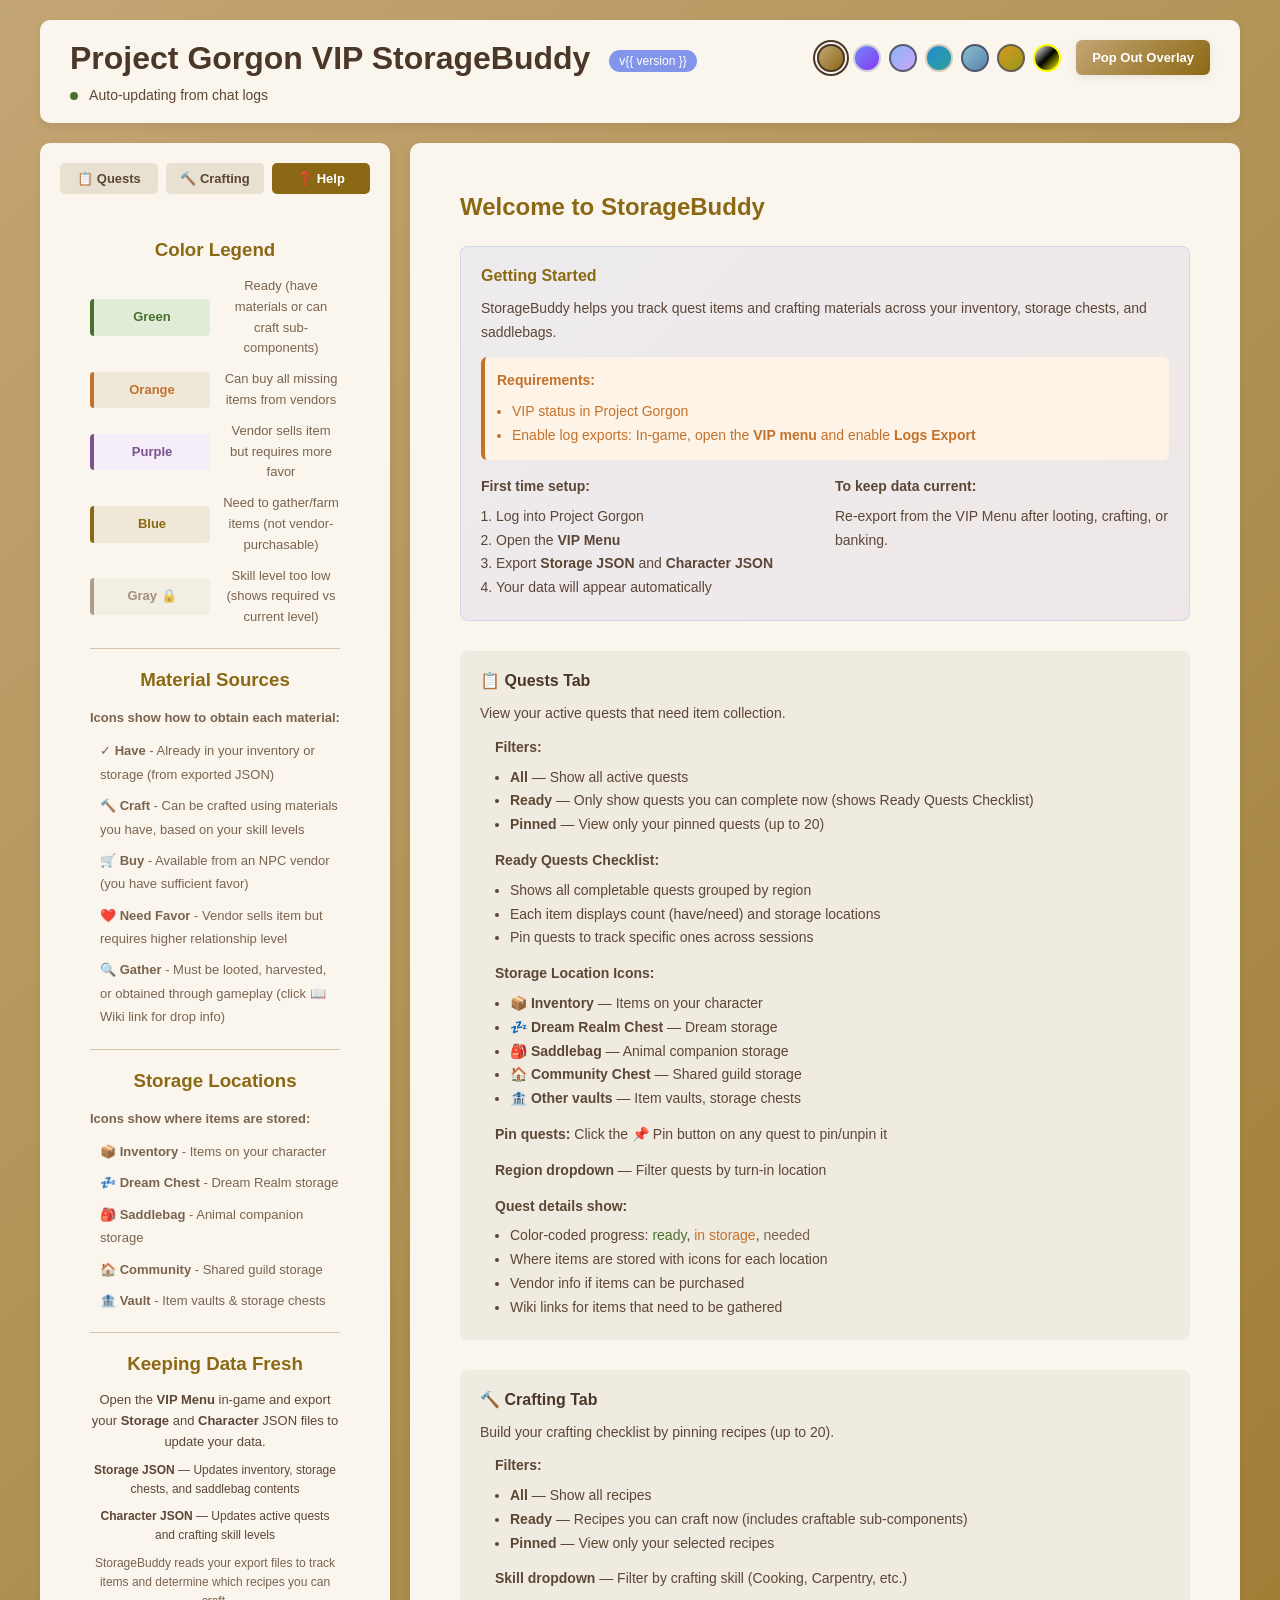
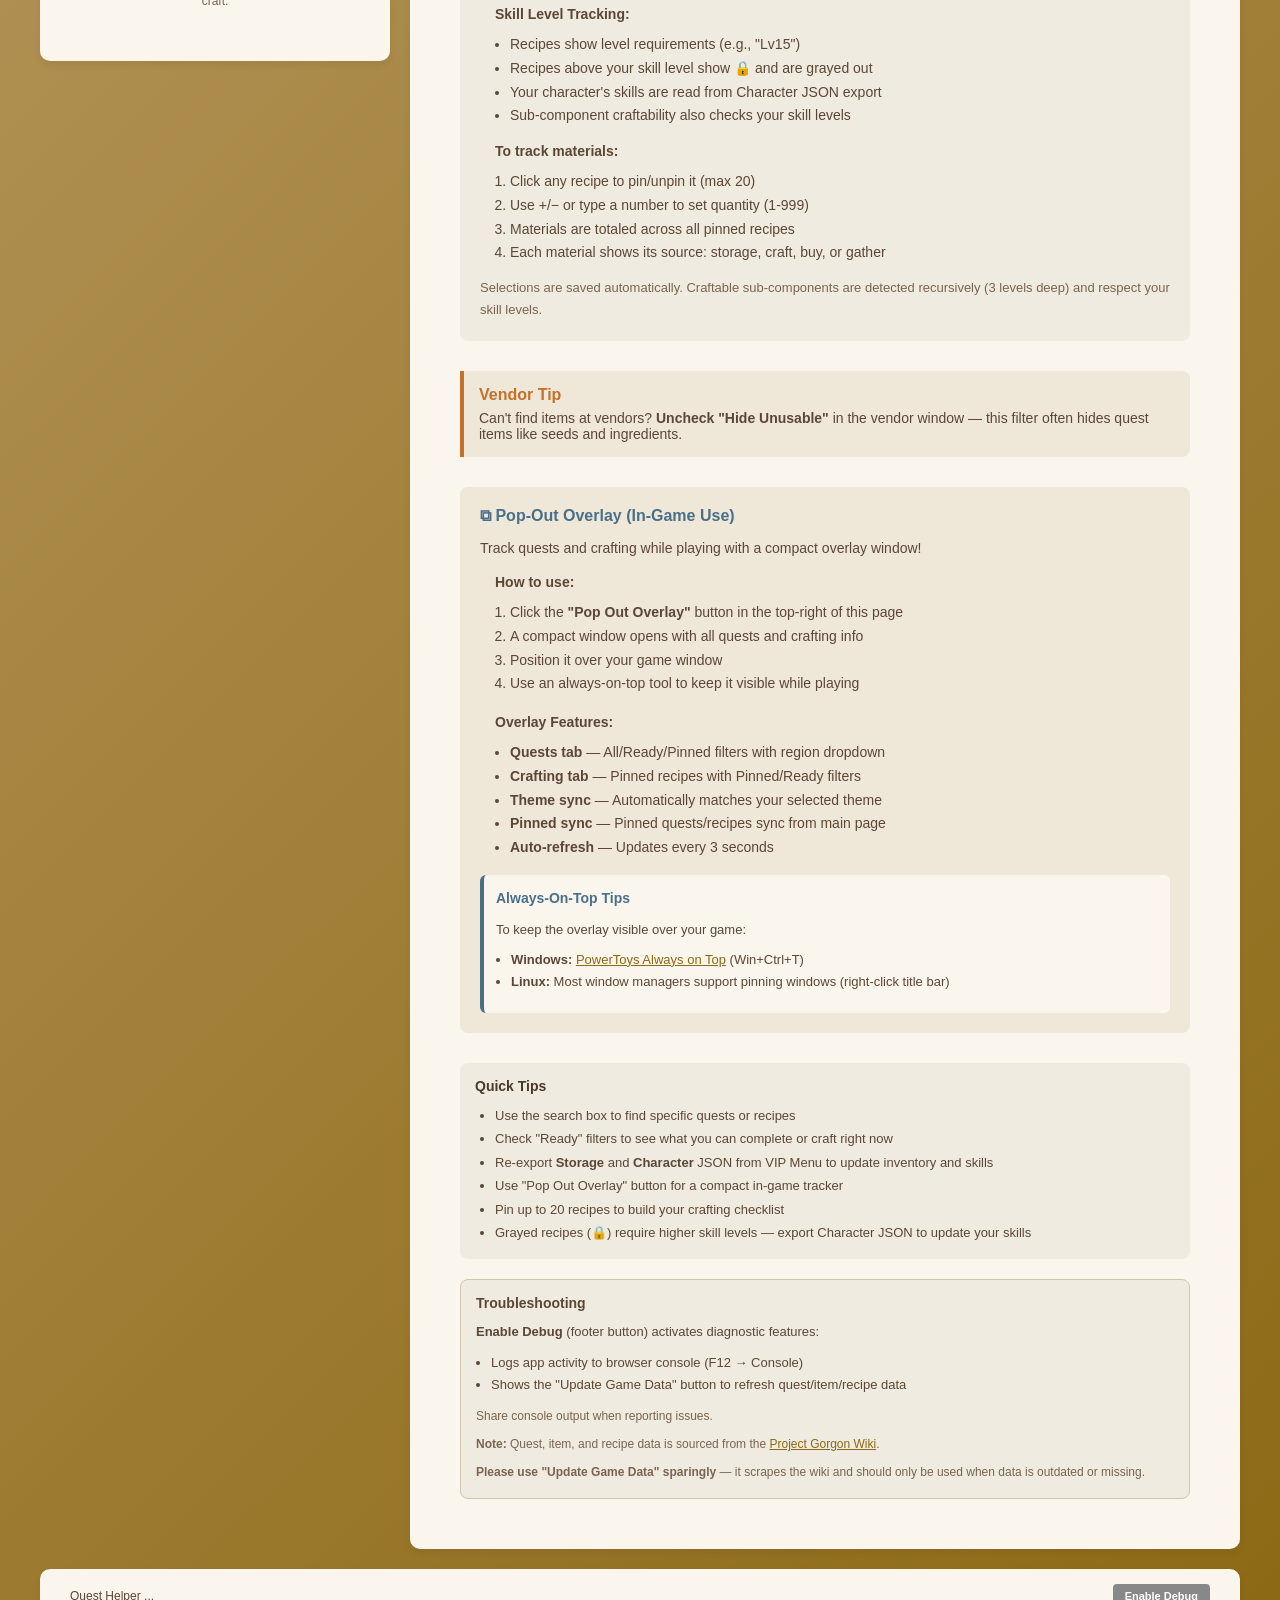
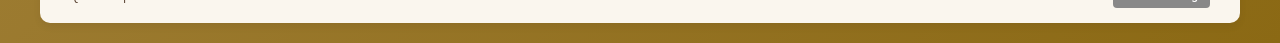
==== commit 273e4775: "v0.6.8: Full theme support across all UI elements - Replaced 50+ hardcoded colors with CSS theme var" ====
--- a/templates/index.html
+++ b/templates/index.html
@@ -468,7 +468,7 @@
             width: 8px;
             height: 8px;
             border-radius: 50%;
-            background: #4caf50;
+            background: var(--success);
             margin-right: 8px;
             animation: pulse 2s infinite;
         }
@@ -797,7 +797,7 @@
                             <h4 style="color: var(--accent); margin-bottom: 12px; font-size: 14px;">Recipe Color Legend</h4>
                             <div style="font-size: 12px; line-height: 1.6;">
                                 <div style="display: flex; align-items: center; margin-bottom: 8px;">
-                                    <div style="min-width: 70px; padding: 5px 8px; background: var(--bg-item-complete); border-left: 3px solid #4caf50; border-radius: 3px; margin-right: 10px; font-weight: 600; color: #2e7d32; font-size: 11px;">Green</div>
+                                    <div style="min-width: 70px; padding: 5px 8px; background: var(--bg-item-complete); border-left: 3px solid var(--success); border-radius: 3px; margin-right: 10px; font-weight: 600; color: var(--success); font-size: 11px;">Green</div>
                                     <div style="color: var(--text-secondary);">Ready to craft</div>
                                 </div>
                                 <div style="display: flex; align-items: center; margin-bottom: 8px;">
@@ -805,11 +805,11 @@
                                     <div style="color: var(--text-secondary);">Missing materials can be purchased from vendor</div>
                                 </div>
                                 <div style="display: flex; align-items: center; margin-bottom: 8px;">
-                                    <div style="min-width: 70px; padding: 5px 8px; background: #f3e5f5; border-left: 3px solid #9c27b0; border-radius: 3px; margin-right: 10px; font-weight: 600; color: #9c27b0; font-size: 11px;">Purple</div>
+                                    <div style="min-width: 70px; padding: 5px 8px; background: var(--favor-light); border-left: 3px solid var(--favor); border-radius: 3px; margin-right: 10px; font-weight: 600; color: var(--favor); font-size: 11px;">Purple</div>
                                     <div style="color: var(--text-secondary);">Vendor sells item but requires more favor</div>
                                 </div>
                                 <div style="display: flex; align-items: center; margin-bottom: 8px;">
-                                    <div style="min-width: 70px; padding: 5px 8px; background: #e8eaf6; border-left: 3px solid var(--accent); border-radius: 3px; margin-right: 10px; font-weight: 600; color: var(--accent); font-size: 11px;">Blue</div>
+                                    <div style="min-width: 70px; padding: 5px 8px; background: var(--accent-light); border-left: 3px solid var(--accent); border-radius: 3px; margin-right: 10px; font-weight: 600; color: var(--accent); font-size: 11px;">Blue</div>
                                     <div style="color: var(--text-secondary);">Need to gather materials</div>
                                 </div>
                                 <div style="display: flex; align-items: center;">
@@ -854,7 +854,7 @@
                             <h4 style="color: var(--accent); margin-bottom: 12px; font-size: 14px;">Quest Color Legend</h4>
                             <div style="font-size: 12px; line-height: 1.6;">
                                 <div style="display: flex; align-items: center; margin-bottom: 8px;">
-                                    <div style="min-width: 70px; padding: 5px 8px; background: var(--bg-item-complete); border-left: 3px solid #4caf50; border-radius: 3px; margin-right: 10px; font-weight: 600; color: #2e7d32; font-size: 11px;">Green</div>
+                                    <div style="min-width: 70px; padding: 5px 8px; background: var(--bg-item-complete); border-left: 3px solid var(--success); border-radius: 3px; margin-right: 10px; font-weight: 600; color: var(--success); font-size: 11px;">Green</div>
                                     <div style="color: var(--text-secondary);">Ready to turn in</div>
                                 </div>
                                 <div style="display: flex; align-items: center; margin-bottom: 8px;">
@@ -979,8 +979,8 @@
 
             // Build center panel: simple list grouped by location like crafting
             let listHtml = `
-                <div style="background: var(--bg-item-complete); border: 2px solid #4caf50; padding: 14px; margin-bottom: 24px; border-radius: 6px; box-shadow: 0 2px 4px rgba(0,0,0,0.1);">
-                    <div style="font-weight: bold; color: #2e7d32; margin-bottom: 6px; font-size: 14px;">📋 Quest Checklist</div>
+                <div style="background: var(--bg-item-complete); border: 2px solid var(--success); padding: 14px; margin-bottom: 24px; border-radius: 6px; box-shadow: 0 2px 4px rgba(0,0,0,0.1);">
+                    <div style="font-weight: bold; color: var(--success); margin-bottom: 6px; font-size: 14px;">📋 Quest Checklist</div>
                     <div style="font-size: 13px; color: var(--text-secondary); line-height: 1.5;">
                         Pin quests to build your quest checklist. Click a quest to see its items.
                     </div>
@@ -1014,7 +1014,7 @@
                     // Status badge
                     let statusBadge = '';
                     if (isCompletable) {
-                        statusBadge = `<span style="font-size: 11px; color: #4caf50; margin-left: 8px;">✓ Ready</span>`;
+                        statusBadge = `<span style="font-size: 11px; color: var(--success); margin-left: 8px;">✓ Ready</span>`;
                     } else if (isPurchasable) {
                         statusBadge = `<span style="font-size: 11px; color: var(--warning); margin-left: 8px;">🛒 Purchasable</span>`;
                     } else if (isNeedsFavor) {
@@ -1062,7 +1062,7 @@
                             <h4 style="color: var(--accent); margin-bottom: 12px; font-size: 14px;">Quest Color Legend</h4>
                             <div style="font-size: 12px; line-height: 1.6;">
                                 <div style="display: flex; align-items: center; margin-bottom: 8px;">
-                                    <div style="min-width: 70px; padding: 5px 8px; background: var(--bg-item-complete); border-left: 3px solid #4caf50; border-radius: 3px; margin-right: 10px; font-weight: 600; color: #2e7d32; font-size: 11px;">Green</div>
+                                    <div style="min-width: 70px; padding: 5px 8px; background: var(--bg-item-complete); border-left: 3px solid var(--success); border-radius: 3px; margin-right: 10px; font-weight: 600; color: var(--success); font-size: 11px;">Green</div>
                                     <div style="color: var(--text-secondary);">Ready to turn in (have all items)</div>
                                 </div>
                                 <div style="display: flex; align-items: center; margin-bottom: 8px;">
@@ -1117,8 +1117,8 @@
 
             // Build summary header for left panel
             let listHtml = `
-                <div style="background: var(--bg-item-complete); border: 2px solid #4caf50; padding: 14px; margin-bottom: 16px; border-radius: 6px;">
-                    <div style="font-weight: bold; color: #2e7d32; margin-bottom: 6px; font-size: 14px;">✨ ${readyQuests.length} Ready Quest${readyQuests.length !== 1 ? 's' : ''}</div>
+                <div style="background: var(--bg-item-complete); border: 2px solid var(--success); padding: 14px; margin-bottom: 16px; border-radius: 6px;">
+                    <div style="font-weight: bold; color: var(--success); margin-bottom: 6px; font-size: 14px;">✨ ${readyQuests.length} Ready Quest${readyQuests.length !== 1 ? 's' : ''}</div>
                     <div style="font-size: 13px; color: var(--text-secondary); line-height: 1.5;">
                         ${completableCount > 0 ? `${completableCount} completable` : ''}${completableCount > 0 && purchasableOnlyCount > 0 ? ' · ' : ''}${purchasableOnlyCount > 0 ? `${purchasableOnlyCount} purchasable` : ''}
                     </div>
@@ -1163,7 +1163,7 @@
                     // Status badge
                     let statusBadge = '';
                     if (isCompletable) {
-                        statusBadge = `<span style="font-size: 11px; color: #4caf50; margin-left: 8px;">✓ Ready</span>`;
+                        statusBadge = `<span style="font-size: 11px; color: var(--success); margin-left: 8px;">✓ Ready</span>`;
                     } else if (isPurchasable) {
                         statusBadge = `<span style="font-size: 11px; color: var(--warning); margin-left: 8px;">🛒 Buy</span>`;
                     }
@@ -1265,7 +1265,7 @@
                                         <div style="font-size: 13px; color: var(--text-secondary); margin-top: 4px;">${statusText}</div>
                                     </div>
                                     <button onclick="event.stopPropagation(); toggleQuestPin('${quest.id}'); renderReadyQuestsView();"
-                                            style="padding: 6px 12px; border: 1px solid ${isPinned ? '#f44336' : 'var(--accent)'}; border-radius: 4px; background: var(--bg-card); color: ${isPinned ? '#f44336' : 'var(--accent)'}; cursor: pointer; font-size: 12px; font-weight: 500;">
+                                            style="padding: 6px 12px; border: 1px solid ${isPinned ? 'var(--danger)' : 'var(--accent)'}; border-radius: 4px; background: var(--bg-card); color: ${isPinned ? 'var(--danger)' : 'var(--accent)'}; cursor: pointer; font-size: 12px; font-weight: 500;">
                                         ${isPinned ? '✕ Unpin' : '📌 Pin'}
                                     </button>
                                 </div>
@@ -1300,7 +1300,7 @@
 
                             // Determine retrieval method
                             let retrievalMethod = '';
-                            let methodColor = '#999';
+                            let methodColor = 'var(--text-muted)';
                             let itemClass = 'checklist-item';
 
                             if (isComplete) {
@@ -1437,7 +1437,7 @@
                     const isNeedsFavor = needsFavorQuestSet.has(quest.id);
 
                     // Determine background color and status
-                    let bgColor = '#f5f5f5';
+                    let bgColor = 'var(--bg-item)';
                     let statusBadge = '';
                     if (isCompletable) {
                         bgColor = 'var(--bg-item-complete)';
@@ -1469,7 +1469,7 @@
                             <div style="font-size: 13px; color: var(--text-secondary); margin-top: 2px;">${location} • ${completeItems}/${totalItems} items • ${statusBadge}</div>
                         </div>
                         <div style="display: flex; align-items: center; gap: 8px;">
-                            <button onclick="toggleQuestPin('${quest.id}'); switchQuestView();" style="width: 28px; height: 28px; border: 1px solid #f44336; border-radius: 4px; background: #fff; color: #f44336; cursor: pointer; font-size: 14px;" title="Unpin">✕</button>
+                            <button onclick="toggleQuestPin('${quest.id}'); switchQuestView();" style="width: 28px; height: 28px; border: 1px solid var(--danger); border-radius: 4px; background: var(--bg-card); color: var(--danger); cursor: pointer; font-size: 14px;" title="Unpin">✕</button>
                         </div>
                     </div>`;
                 }
@@ -1573,7 +1573,7 @@
 
                     // Determine retrieval method using categorizeMaterial
                     let retrievalMethod = '';
-                    let methodColor = '#999';
+                    let methodColor = 'var(--text-muted)';
                     let itemClass = 'checklist-item';
 
                     if (isComplete) {
@@ -1694,7 +1694,7 @@
                             <h4 style="color: var(--accent); margin-bottom: 12px; font-size: 14px;">Quest Color Legend</h4>
                             <div style="font-size: 12px; line-height: 1.6;">
                                 <div style="display: flex; align-items: center; margin-bottom: 8px;">
-                                    <div style="min-width: 80px; padding: 6px 10px; background: var(--bg-item-complete); border-left: 3px solid #4caf50; border-radius: 3px; margin-right: 10px; font-weight: 600; color: #2e7d32; font-size: 11px;">Green</div>
+                                    <div style="min-width: 80px; padding: 6px 10px; background: var(--bg-item-complete); border-left: 3px solid var(--success); border-radius: 3px; margin-right: 10px; font-weight: 600; color: var(--success); font-size: 11px;">Green</div>
                                     <div style="color: var(--text-secondary);">Ready to turn in (have all items)</div>
                                 </div>
                                 <div style="display: flex; align-items: center; margin-bottom: 8px;">
@@ -1796,7 +1796,7 @@
                         // Status badge
                         let statusBadge = '';
                         if (isCompletable) {
-                            statusBadge = `<span style="font-size: 11px; color: #4caf50; margin-left: 8px;">✓ Ready</span>`;
+                            statusBadge = `<span style="font-size: 11px; color: var(--success); margin-left: 8px;">✓ Ready</span>`;
                         } else if (isPurchasable) {
                             statusBadge = `<span style="font-size: 11px; color: var(--warning); margin-left: 8px;">🛒 Purchasable</span>`;
                         }
@@ -1916,7 +1916,7 @@
 
                     // Determine retrieval method using categorizeMaterial for consistency
                     let retrievalMethod = '';
-                    let methodColor = '#999';
+                    let methodColor = 'var(--text-muted)';
                     let itemClass = 'checklist-item';
 
                     if (isComplete) {
@@ -2431,7 +2431,7 @@
                             <h4 style="color: var(--accent); margin-bottom: 12px; font-size: 14px;">Recipe Color Legend</h4>
                             <div style="font-size: 12px; line-height: 1.6;">
                                 <div style="display: flex; align-items: center; margin-bottom: 8px;">
-                                    <div style="min-width: 80px; padding: 6px 10px; background: var(--bg-item-complete); border-left: 3px solid #4caf50; border-radius: 3px; margin-right: 10px; font-weight: 600; color: #2e7d32; font-size: 11px;">Green</div>
+                                    <div style="min-width: 80px; padding: 6px 10px; background: var(--bg-item-complete); border-left: 3px solid var(--success); border-radius: 3px; margin-right: 10px; font-weight: 600; color: var(--success); font-size: 11px;">Green</div>
                                     <div style="color: var(--text-secondary);">Ready to craft (have all materials)</div>
                                 </div>
                                 <div style="display: flex; align-items: center; margin-bottom: 8px;">
@@ -2439,7 +2439,7 @@
                                     <div style="color: var(--text-secondary);">Missing materials can be purchased from vendor</div>
                                 </div>
                                 <div style="display: flex; align-items: center; margin-bottom: 8px;">
-                                    <div style="min-width: 80px; padding: 6px 10px; background: #e8eaf6; border-left: 3px solid var(--accent); border-radius: 3px; margin-right: 10px; font-weight: 600; color: var(--accent); font-size: 11px;">Blue</div>
+                                    <div style="min-width: 80px; padding: 6px 10px; background: var(--accent-light); border-left: 3px solid var(--accent); border-radius: 3px; margin-right: 10px; font-weight: 600; color: var(--accent); font-size: 11px;">Blue</div>
                                     <div style="color: var(--text-secondary);">Need to gather/farm materials</div>
                                 </div>
                                 <div style="display: flex; align-items: center;">
@@ -2508,7 +2508,7 @@
 
                 let headerStyle = 'display: flex; justify-content: space-between; align-items: center;';
                 if (isCraftable) {
-                    headerStyle += ' background: var(--bg-item-complete); border-left: 3px solid #4caf50;';
+                    headerStyle += ' background: var(--bg-item-complete); border-left: 3px solid var(--success);';
                 } else if (isBuyable) {
                     headerStyle += ' background: var(--accent-light); border-left: 3px solid var(--warning);';
                 }
@@ -2542,7 +2542,7 @@
                         <div class="${itemClass}" style="cursor: default; padding: 8px 12px;">
                             <div style="display: flex; justify-content: space-between; align-items: center;">
                                 <span style="font-weight: 500;">${statusIcon} ${itemName}</span>
-                                <span style="font-size: 12px; ${isComplete ? 'color: #4caf50;' : 'color: var(--text-muted);'}">
+                                <span style="font-size: 12px; ${isComplete ? 'color: var(--success);' : 'color: var(--text-muted);'}">
                                     ${have}/${needed}
                                 </span>
                             </div>
@@ -2617,7 +2617,7 @@
                     <div class="${itemClass}">
                         <div class="item-info">
                             <span class="item-name">${isComplete ? '✓ ' : ''}${item.name}</span>
-                            <span class="item-count" style="${isComplete ? 'color: #4caf50;' : ''}">
+                            <span class="item-count" style="${isComplete ? 'color: var(--success);' : ''}">
                                 ${item.have}/${item.totalNeeded}${missing > 0 ? ` (need ${missing})` : ''}
                             </span>
                         </div>
@@ -2685,7 +2685,7 @@
 
                     if (matchingRecipes.length > 0) {
                         if (searchType === 'all' && html.length > 0) {
-                            html += '<div style="margin: 20px 0; border-top: 1px solid #e0e0e0;"></div>';
+                            html += '<div style="margin: 20px 0; border-top: 1px solid var(--border-color);"></div>';
                         }
                         if (searchType === 'all') {
                             html += '<h3 style="color: var(--accent); margin-bottom: 10px; font-size: 16px;">Recipes</h3>';
@@ -2794,8 +2794,8 @@
                 });
 
                 let html = `
-                    <div style="background: var(--bg-item-complete); border: 2px solid #4caf50; padding: 14px; margin-bottom: 24px; border-radius: 6px; box-shadow: 0 2px 4px rgba(0,0,0,0.1);">
-                        <div style="font-weight: bold; color: #2e7d32; margin-bottom: 6px; font-size: 14px;">🔍 Search Results</div>
+                    <div style="background: var(--bg-item-complete); border: 2px solid var(--success); padding: 14px; margin-bottom: 24px; border-radius: 6px; box-shadow: 0 2px 4px rgba(0,0,0,0.1);">
+                        <div style="font-weight: bold; color: var(--success); margin-bottom: 6px; font-size: 14px;">🔍 Search Results</div>
                         <div style="font-size: 13px; color: var(--text-secondary); line-height: 1.5;">
                             Found ${matchingRecipes.length} recipe${matchingRecipes.length !== 1 ? 's' : ''} matching "${query}"
                         </div>
@@ -2848,13 +2848,13 @@
             if (hasNoSkill) {
                 const recipeLevel = recipe.level || 0;
                 const playerLevel = playerSkills[recipe.skill] || 0;
-                statusBadge = `<span style="background: #9e9e9e; color: white; padding: 4px 8px; border-radius: 4px; font-size: 11px; margin-left: 10px;">🔒 Need ${recipe.skill} ${recipeLevel} (have ${playerLevel})</span>`;
+                statusBadge = `<span style="background: var(--disabled); color: white; padding: 4px 8px; border-radius: 4px; font-size: 11px; margin-left: 10px;">🔒 Need ${recipe.skill} ${recipeLevel} (have ${playerLevel})</span>`;
             } else if (isCraftable) {
-                statusBadge = `<span style="background: #4caf50; color: white; padding: 4px 8px; border-radius: 4px; font-size: 11px; margin-left: 10px;">✓ Ready to craft</span>`;
+                statusBadge = `<span style="background: var(--success); color: white; padding: 4px 8px; border-radius: 4px; font-size: 11px; margin-left: 10px;">✓ Ready to craft</span>`;
             } else if (isBuyable) {
-                statusBadge = `<span style="background: #ff9800; color: white; padding: 4px 8px; border-radius: 4px; font-size: 11px; margin-left: 10px;">🛒 Can buy materials</span>`;
+                statusBadge = `<span style="background: var(--warning); color: white; padding: 4px 8px; border-radius: 4px; font-size: 11px; margin-left: 10px;">🛒 Can buy materials</span>`;
             } else if (needsFavor) {
-                statusBadge = `<span style="background: #9c27b0; color: white; padding: 4px 8px; border-radius: 4px; font-size: 11px; margin-left: 10px;">❤️ Need more favor</span>`;
+                statusBadge = `<span style="background: var(--favor); color: white; padding: 4px 8px; border-radius: 4px; font-size: 11px; margin-left: 10px;">❤️ Need more favor</span>`;
             }
 
             let html = `
@@ -2875,18 +2875,18 @@
 
                 // Determine retrieval method and color
                 let retrievalMethod = '';
-                let methodColor = '#667eea';
+                let methodColor = 'var(--accent)';
 
                 if (category.source === 'storage') {
                     retrievalMethod = '✓ Have materials';
-                    methodColor = '#4caf50';
+                    methodColor = 'var(--success)';
                 } else if (category.source === 'craft') {
                     const craftInfo = category.info;
                     retrievalMethod = `🔨 Craft: ${craftInfo.recipeName} (${craftInfo.skill})`;
                     if (craftInfo.craftsNeeded > 1) {
                         retrievalMethod += ` x${craftInfo.craftsNeeded}`;
                     }
-                    methodColor = '#4caf50';
+                    methodColor = 'var(--success)';
                 } else if (category.source === 'buy') {
                     const vendors = category.info;
                     const firstVendor = vendors[0];
@@ -2896,17 +2896,17 @@
                     if (price > 0) {
                         retrievalMethod += ` - ${missing}x ${price} = ${totalCost} councils`;
                     }
-                    methodColor = '#ff9800';
+                    methodColor = 'var(--warning)';
                 } else if (category.source === 'buy_needs_favor') {
                     const vendors = category.info;
                     const firstVendor = vendors[0];
                     const requiredFavor = firstVendor.favor || 'Unknown';
                     retrievalMethod = `❤️ Need ${requiredFavor} favor with ${firstVendor.vendor} (${firstVendor.location})`;
-                    methodColor = '#9c27b0';
+                    methodColor = 'var(--favor)';
                 } else {
                     const wikiUrl = `https://wiki.projectgorgon.com/wiki/Special:Search?search=${encodeURIComponent(itemName)}`;
                     retrievalMethod = `🔍 Farm/Gather <a href="${wikiUrl}" target="_blank" style="color: var(--accent); text-decoration: underline; margin-left: 6px;" title="Search wiki for ${itemName}">📖 Wiki</a>`;
-                    methodColor = '#667eea';
+                    methodColor = 'var(--accent)';
                 }
 
                 // Location info for items in storage
@@ -2917,7 +2917,7 @@
                         locParts.push(`${loc}: ${count}`);
                     }
                     if (locParts.length > 0) {
-                        locationInfo = `<div style="font-size: 11px; color: #888; margin-top: 2px;">${locParts.join(', ')}</div>`;
+                        locationInfo = `<div style="font-size: 11px; color: var(--text-muted); margin-top: 2px;">${locParts.join(', ')}</div>`;
                     }
                 }
 
@@ -2926,7 +2926,7 @@
                         <div class="item-info" style="flex: 1;">
                             <div class="item-name">${ingredient.name}</div>
                             <div class="item-progress">
-                                Have: ${have} / Need: ${needed}${missing > 0 ? ` | <span style="color: #f44336;">Missing: ${missing}</span>` : ''}
+                                Have: ${have} / Need: ${needed}${missing > 0 ? ` | <span style="color: var(--danger);">Missing: ${missing}</span>` : ''}
                             </div>
                             ${locationInfo}
                             ${missing > 0 ? `<div class="item-progress" style="color: ${methodColor}; font-weight: 500; margin-top: 4px;">${retrievalMethod}</div>` : ''}
@@ -2958,8 +2958,8 @@
             let tabNotice = '';
             if (currentTab === 'quests') {
                 tabNotice = `
-                    <div style="background: #f3e5f5; border: 2px solid #9c27b0; padding: 14px; margin-bottom: 24px; border-radius: 6px; box-shadow: 0 2px 4px rgba(0,0,0,0.1);">
-                        <div style="font-weight: bold; color: #6a1b9a; margin-bottom: 6px; font-size: 14px;">📋 Items not showing?</div>
+                    <div style="background: var(--favor-light); border: 2px solid var(--favor); padding: 14px; margin-bottom: 24px; border-radius: 6px; box-shadow: 0 2px 4px rgba(0,0,0,0.1);">
+                        <div style="font-weight: bold; color: var(--favor); margin-bottom: 6px; font-size: 14px;">📋 Items not showing?</div>
                         <div style="font-size: 13px; color: var(--text-secondary); line-height: 1.5;">
                             Generate a fresh <strong>Character Report</strong> in-game to update inventory detection.
                         </div>
@@ -3137,14 +3137,14 @@
                 if (item.keyword_match && item.matching_items && item.matching_items.length > 0) {
                     const itemsList = item.matching_items.slice(0, 3).join(', ');
                     const moreCount = item.matching_items.length - 3;
-                    keywordInfo = `<div style="font-size: 12px; color: #9c27b0; margin-top: 2px; font-style: italic;">`;
+                    keywordInfo = `<div style="font-size: 12px; color: var(--favor); margin-top: 2px; font-style: italic;">`;
                     keywordInfo += `Matched: ${itemsList}${moreCount > 0 ? ` (+${moreCount} more)` : ''}`;
                     keywordInfo += `</div>`;
                 }
 
                 // Determine retrieval method using categorizeMaterial for consistency with crafting
                 let retrievalMethod = '';
-                let methodColor = '#999';
+                let methodColor = 'var(--text-muted)';
 
                 if (completed) {
                     // Show where to retrieve items from
@@ -3356,8 +3356,8 @@
             }
 
             let html = `
-                <div style="background: var(--bg-item-complete); border: 2px solid #4caf50; padding: 14px; margin-bottom: 24px; border-radius: 6px; box-shadow: 0 2px 4px rgba(0,0,0,0.1);">
-                    <div style="font-weight: bold; color: #2e7d32; margin-bottom: 6px; font-size: 14px;">🔨 Crafting List</div>
+                <div style="background: var(--bg-item-complete); border: 2px solid var(--success); padding: 14px; margin-bottom: 24px; border-radius: 6px; box-shadow: 0 2px 4px rgba(0,0,0,0.1);">
+                    <div style="font-weight: bold; color: var(--success); margin-bottom: 6px; font-size: 14px;">🔨 Crafting List</div>
                     <div style="font-size: 13px; color: var(--text-secondary); line-height: 1.5;">
                         Pin recipes to build your crafting checklist. Totals are aggregated automatically.
                     </div>
@@ -3396,9 +3396,9 @@
                     // Build skill badge
                     let skillBadge = '';
                     if (hasNoSkill) {
-                        skillBadge = `<span style="font-size: 11px; color: #9e9e9e; margin-left: 8px;" title="Need ${recipe.skill} ${recipeLevel}, have ${playerLevel}">🔒 Lv${recipeLevel}</span>`;
+                        skillBadge = `<span style="font-size: 11px; color: var(--disabled); margin-left: 8px;" title="Need ${recipe.skill} ${recipeLevel}, have ${playerLevel}">🔒 Lv${recipeLevel}</span>`;
                     } else {
-                        skillBadge = `<span style="font-size: 11px; color: #757575; margin-left: 8px;">Lv${recipeLevel}</span>`;
+                        skillBadge = `<span style="font-size: 11px; color: var(--text-muted); margin-left: 8px;">Lv${recipeLevel}</span>`;
                     }
 
                     html += `
@@ -3475,7 +3475,7 @@
                     <h3 style="color: var(--accent); margin-bottom: 15px;">Color Legend</h3>
                     <div style="font-size: 13px; line-height: 1.6;">
                         <div style="display: flex; align-items: center; margin-bottom: 10px;">
-                            <div style="min-width: 120px; padding: 8px 12px; background: var(--bg-item-complete); border-left: 4px solid #4caf50; border-radius: 4px; margin-right: 12px; font-weight: 600; color: #2e7d32;">Green</div>
+                            <div style="min-width: 120px; padding: 8px 12px; background: var(--bg-item-complete); border-left: 4px solid var(--success); border-radius: 4px; margin-right: 12px; font-weight: 600; color: var(--success);">Green</div>
                             <div>Ready (have materials or can craft sub-components)</div>
                         </div>
                         <div style="display: flex; align-items: center; margin-bottom: 10px;">
@@ -3483,20 +3483,20 @@
                             <div>Can buy all missing items from vendors</div>
                         </div>
                         <div style="display: flex; align-items: center; margin-bottom: 10px;">
-                            <div style="min-width: 120px; padding: 8px 12px; background: #f3e5f5; border-left: 4px solid #9c27b0; border-radius: 4px; margin-right: 12px; font-weight: 600; color: #9c27b0;">Purple</div>
+                            <div style="min-width: 120px; padding: 8px 12px; background: var(--favor-light); border-left: 4px solid var(--favor); border-radius: 4px; margin-right: 12px; font-weight: 600; color: var(--favor);">Purple</div>
                             <div>Vendor sells item but requires more favor</div>
                         </div>
                         <div style="display: flex; align-items: center; margin-bottom: 10px;">
-                            <div style="min-width: 120px; padding: 8px 12px; background: #e8eaf6; border-left: 4px solid var(--accent); border-radius: 4px; margin-right: 12px; font-weight: 600; color: var(--accent);">Blue</div>
+                            <div style="min-width: 120px; padding: 8px 12px; background: var(--accent-light); border-left: 4px solid var(--accent); border-radius: 4px; margin-right: 12px; font-weight: 600; color: var(--accent);">Blue</div>
                             <div>Need to gather/farm items (not vendor-purchasable)</div>
                         </div>
                         <div style="display: flex; align-items: center; margin-bottom: 10px;">
-                            <div style="min-width: 120px; padding: 8px 12px; background: #f5f5f5; border-left: 4px solid #9e9e9e; border-radius: 4px; margin-right: 12px; font-weight: 600; color: #757575; opacity: 0.7;">Gray 🔒</div>
+                            <div style="min-width: 120px; padding: 8px 12px; background: var(--bg-item); border-left: 4px solid var(--disabled); border-radius: 4px; margin-right: 12px; font-weight: 600; color: var(--text-muted); opacity: 0.7;">Gray 🔒</div>
                             <div>Skill level too low (shows required vs current level)</div>
                         </div>
                     </div>
 
-                    <hr style="border: none; border-top: 1px solid #eee; margin: 20px 0;">
+                    <hr style="border: none; border-top: 1px solid var(--border-color); margin: 20px 0;">
 
                     <h3 style="color: var(--accent); margin-bottom: 15px;">Material Sources</h3>
                     <div style="font-size: 13px; line-height: 1.8; text-align: left;">
@@ -3510,14 +3510,28 @@
                         </div>
                     </div>
 
-                    <hr style="border: none; border-top: 1px solid #eee; margin: 20px 0;">
+                    <hr style="border: none; border-top: 1px solid var(--border-color); margin: 20px 0;">
+
+                    <h3 style="color: var(--accent); margin-bottom: 15px;">Storage Locations</h3>
+                    <div style="font-size: 13px; line-height: 1.8; text-align: left;">
+                        <p style="margin-bottom: 10px;"><strong>Icons show where items are stored:</strong></p>
+                        <div style="padding-left: 10px; margin-bottom: 8px;">
+                            <div style="margin-bottom: 8px;">📦 <strong>Inventory</strong> - Items on your character</div>
+                            <div style="margin-bottom: 8px;">💤 <strong>Dream Chest</strong> - Dream Realm storage</div>
+                            <div style="margin-bottom: 8px;">🎒 <strong>Saddlebag</strong> - Animal companion storage</div>
+                            <div style="margin-bottom: 8px;">🏠 <strong>Community</strong> - Shared guild storage</div>
+                            <div style="margin-bottom: 8px;">🏦 <strong>Vault</strong> - Item vaults & storage chests</div>
+                        </div>
+                    </div>
+
+                    <hr style="border: none; border-top: 1px solid var(--border-color); margin: 20px 0;">
 
                     <h3 style="color: var(--accent); margin-bottom: 15px;">Keeping Data Fresh</h3>
-                    <div style="font-size: 13px; line-height: 1.6; color: #555;">
+                    <div style="font-size: 13px; line-height: 1.6; color: var(--text-secondary);">
                         <p style="margin-bottom: 8px;">Open the <strong>VIP Menu</strong> in-game and export your <strong>Storage</strong> and <strong>Character</strong> JSON files to update your data.</p>
                         <p style="margin-bottom: 8px; color: var(--text-secondary); font-size: 12px;"><strong>Storage JSON</strong> — Updates inventory, storage chests, and saddlebag contents</p>
                         <p style="margin-bottom: 8px; color: var(--text-secondary); font-size: 12px;"><strong>Character JSON</strong> — Updates active quests and crafting skill levels</p>
-                        <p style="color: #888; font-size: 12px;">StorageBuddy reads your export files to track items and determine which recipes you can craft.</p>
+                        <p style="color: var(--text-muted); font-size: 12px;">StorageBuddy reads your export files to track items and determine which recipes you can craft.</p>
                     </div>
                 </div>
             `;
@@ -3529,12 +3543,12 @@
                     <!-- Getting Started -->
                     <div style="margin-bottom: 30px; padding: 20px; background: linear-gradient(135deg, #667eea15 0%, #764ba215 100%); border-radius: 8px; border: 1px solid #667eea30;">
                         <h3 style="color: var(--accent); margin-bottom: 12px; font-size: 16px;">Getting Started</h3>
-                        <div style="font-size: 14px; line-height: 1.7; color: #555;">
+                        <div style="font-size: 14px; line-height: 1.7; color: var(--text-secondary);">
                             <p style="margin-bottom: 12px;">StorageBuddy helps you track quest items and crafting materials across your inventory, storage chests, and saddlebags.</p>
 
-                            <div style="margin-bottom: 15px; padding: 12px; background: #fff3cd; border-radius: 6px; border-left: 4px solid #ffc107;">
-                                <p style="margin: 0; font-weight: 600; color: #856404;">Requirements:</p>
-                                <ul style="margin: 8px 0 0 15px; padding: 0; color: #856404;">
+                            <div style="margin-bottom: 15px; padding: 12px; background: var(--warning-light); border-radius: 6px; border-left: 4px solid var(--warning);">
+                                <p style="margin: 0; font-weight: 600; color: var(--warning);">Requirements:</p>
+                                <ul style="margin: 8px 0 0 15px; padding: 0; color: var(--warning);">
                                     <li>VIP status in Project Gorgon</li>
                                     <li>Enable log exports: In-game, open the <strong>VIP menu</strong> and enable <strong>Logs Export</strong></li>
                                 </ul>
@@ -3559,22 +3573,42 @@
                     </div>
 
                     <!-- Quests Tab Section -->
-                    <div style="margin-bottom: 30px; padding: 20px; background: #f8f9fa; border-radius: 8px;">
+                    <div style="margin-bottom: 30px; padding: 20px; background: var(--bg-item); border-radius: 8px;">
                         <h3 style="color: var(--text-primary); margin-bottom: 12px; font-size: 16px;">📋 Quests Tab</h3>
-                        <div style="font-size: 14px; line-height: 1.7; color: #555;">
+                        <div style="font-size: 14px; line-height: 1.7; color: var(--text-secondary);">
                             <p style="margin-bottom: 10px;">View your active quests that need item collection.</p>
 
                             <div style="margin-left: 15px; margin-bottom: 12px;">
                                 <p style="margin-bottom: 6px;"><strong>Filters:</strong></p>
                                 <ul style="margin-left: 15px; color: var(--text-secondary);">
                                     <li><strong>All</strong> — Show all active quests</li>
-                                    <li><strong>Ready</strong> — Only show quests you can complete now</li>
+                                    <li><strong>Ready</strong> — Only show quests you can complete now (shows Ready Quests Checklist)</li>
                                     <li><strong>Pinned</strong> — View only your pinned quests (up to 20)</li>
                                 </ul>
                             </div>
 
                             <div style="margin-left: 15px; margin-bottom: 12px;">
-                                <p style="margin-bottom: 6px;"><strong>Pin quests:</strong> Click any quest to pin/unpin it for quick access</p>
+                                <p style="margin-bottom: 6px;"><strong>Ready Quests Checklist:</strong></p>
+                                <ul style="margin-left: 15px; color: var(--text-secondary);">
+                                    <li>Shows all completable quests grouped by region</li>
+                                    <li>Each item displays count (have/need) and storage locations</li>
+                                    <li>Pin quests to track specific ones across sessions</li>
+                                </ul>
+                            </div>
+
+                            <div style="margin-left: 15px; margin-bottom: 12px;">
+                                <p style="margin-bottom: 6px;"><strong>Storage Location Icons:</strong></p>
+                                <ul style="margin-left: 15px; color: var(--text-secondary);">
+                                    <li>📦 <strong>Inventory</strong> — Items on your character</li>
+                                    <li>💤 <strong>Dream Realm Chest</strong> — Dream storage</li>
+                                    <li>🎒 <strong>Saddlebag</strong> — Animal companion storage</li>
+                                    <li>🏠 <strong>Community Chest</strong> — Shared guild storage</li>
+                                    <li>🏦 <strong>Other vaults</strong> — Item vaults, storage chests</li>
+                                </ul>
+                            </div>
+
+                            <div style="margin-left: 15px; margin-bottom: 12px;">
+                                <p style="margin-bottom: 6px;"><strong>Pin quests:</strong> Click the 📌 Pin button on any quest to pin/unpin it</p>
                             </div>
 
                             <div style="margin-left: 15px; margin-bottom: 12px;">
@@ -3585,7 +3619,7 @@
                                 <p style="margin-bottom: 6px;"><strong>Quest details show:</strong></p>
                                 <ul style="margin-left: 15px; color: var(--text-secondary);">
                                     <li>Color-coded progress: <span style="color: var(--success);">ready</span>, <span style="color: var(--warning);">in storage</span>, <span style="color: var(--text-muted);">needed</span></li>
-                                    <li>Where items are stored (inventory, bank, saddlebag)</li>
+                                    <li>Where items are stored with icons for each location</li>
                                     <li>Vendor info if items can be purchased</li>
                                     <li>Wiki links for items that need to be gathered</li>
                                 </ul>
@@ -3594,9 +3628,9 @@
                     </div>
 
                     <!-- Crafting Tab Section -->
-                    <div style="margin-bottom: 30px; padding: 20px; background: #f8f9fa; border-radius: 8px;">
+                    <div style="margin-bottom: 30px; padding: 20px; background: var(--bg-item); border-radius: 8px;">
                         <h3 style="color: var(--text-primary); margin-bottom: 12px; font-size: 16px;">🔨 Crafting Tab</h3>
-                        <div style="font-size: 14px; line-height: 1.7; color: #555;">
+                        <div style="font-size: 14px; line-height: 1.7; color: var(--text-secondary);">
                             <p style="margin-bottom: 10px;">Build your crafting checklist by pinning recipes (up to 20).</p>
 
                             <div style="margin-left: 15px; margin-bottom: 12px;">
@@ -3632,20 +3666,20 @@
                                 </ol>
                             </div>
 
-                            <p style="color: #888; font-size: 13px; margin-top: 10px;">Selections are saved automatically. Craftable sub-components are detected recursively (3 levels deep) and respect your skill levels.</p>
+                            <p style="color: var(--text-muted); font-size: 13px; margin-top: 10px;">Selections are saved automatically. Craftable sub-components are detected recursively (3 levels deep) and respect your skill levels.</p>
                         </div>
                     </div>
 
                     <!-- Vendor Tip -->
                     <div style="margin-bottom: 30px; padding: 15px; background: var(--accent-light); border-left: 4px solid var(--warning); border-radius: 0 8px 8px 0;">
                         <p style="font-weight: 600; color: var(--warning); margin-bottom: 6px;">Vendor Tip</p>
-                        <p style="font-size: 14px; color: #555; margin: 0;">Can't find items at vendors? <strong>Uncheck "Hide Unusable"</strong> in the vendor window — this filter often hides quest items like seeds and ingredients.</p>
+                        <p style="font-size: 14px; color: var(--text-secondary); margin: 0;">Can't find items at vendors? <strong>Uncheck "Hide Unusable"</strong> in the vendor window — this filter often hides quest items like seeds and ingredients.</p>
                     </div>
 
                     <!-- Pop-Out Overlay Section -->
-                    <div style="margin-bottom: 30px; padding: 20px; background: #e3f2fd; border-radius: 8px;">
-                        <h3 style="color: #1565c0; margin-bottom: 12px; font-size: 16px;">⧉ Pop-Out Overlay (In-Game Use)</h3>
-                        <div style="font-size: 14px; line-height: 1.7; color: #555;">
+                    <div style="margin-bottom: 30px; padding: 20px; background: var(--accent-light); border-radius: 8px;">
+                        <h3 style="color: var(--info); margin-bottom: 12px; font-size: 16px;">⧉ Pop-Out Overlay (In-Game Use)</h3>
+                        <div style="font-size: 14px; line-height: 1.7; color: var(--text-secondary);">
                             <p style="margin-bottom: 10px;">Track quests and crafting while playing with a compact overlay window!</p>
 
                             <div style="margin-left: 15px; margin-bottom: 15px;">
@@ -3669,9 +3703,9 @@
                                 </ul>
                             </div>
 
-                            <div style="background: #fff; padding: 12px; border-radius: 6px; border-left: 4px solid #1565c0;">
-                                <p style="margin: 0 0 8px 0; font-weight: 600; color: #1565c0;">Always-On-Top Tips</p>
-                                <p style="margin: 0 0 8px 0; color: #555; font-size: 13px;">
+                            <div style="background: var(--bg-card); padding: 12px; border-radius: 6px; border-left: 4px solid var(--info);">
+                                <p style="margin: 0 0 8px 0; font-weight: 600; color: var(--info);">Always-On-Top Tips</p>
+                                <p style="margin: 0 0 8px 0; color: var(--text-secondary); font-size: 13px;">
                                     To keep the overlay visible over your game:
                                 </p>
                                 <ul style="margin: 0 0 8px 15px; padding: 0; color: var(--text-secondary); font-size: 13px;">
@@ -3683,7 +3717,7 @@
                     </div>
 
                     <!-- Quick Tips -->
-                    <div style="padding: 15px; background: #f5f5f5; border-radius: 8px; margin-bottom: 20px;">
+                    <div style="padding: 15px; background: var(--bg-item); border-radius: 8px; margin-bottom: 20px;">
                         <h3 style="color: var(--text-primary); margin-bottom: 10px; font-size: 14px;">Quick Tips</h3>
                         <ul style="font-size: 13px; line-height: 1.8; color: var(--text-secondary); margin: 0; padding-left: 20px;">
                             <li>Use the search box to find specific quests or recipes</li>
@@ -3696,7 +3730,7 @@
                     </div>
 
                     <!-- Debug Mode Section -->
-                    <div style="padding: 15px; background: #fafafa; border: 1px solid var(--border-color); border-radius: 8px;">
+                    <div style="padding: 15px; background: var(--bg-item); border: 1px solid var(--border-color); border-radius: 8px;">
                         <h3 style="color: var(--text-secondary); margin-bottom: 10px; font-size: 14px;">Troubleshooting</h3>
                         <div style="font-size: 13px; line-height: 1.7; color: var(--text-secondary);">
                             <p style="margin-bottom: 8px;"><strong>Enable Debug</strong> (footer button) activates diagnostic features:</p>
@@ -3704,9 +3738,9 @@
                                 <li>Logs app activity to browser console (F12 → Console)</li>
                                 <li>Shows the "Update Game Data" button to refresh quest/item/recipe data</li>
                             </ul>
-                            <p style="margin: 0 0 8px 0; color: #888; font-size: 12px;">Share console output when reporting issues.</p>
-                            <p style="margin: 0 0 8px 0; color: #888; font-size: 12px;"><strong>Note:</strong> Quest, item, and recipe data is sourced from the <a href="https://wiki.projectgorgon.com" target="_blank" style="color: var(--accent);">Project Gorgon Wiki</a>.</p>
-                            <p style="margin: 0; color: #888; font-size: 12px;"><strong>Please use "Update Game Data" sparingly</strong> — it scrapes the wiki and should only be used when data is outdated or missing.</p>
+                            <p style="margin: 0 0 8px 0; color: var(--text-muted); font-size: 12px;">Share console output when reporting issues.</p>
+                            <p style="margin: 0 0 8px 0; color: var(--text-muted); font-size: 12px;"><strong>Note:</strong> Quest, item, and recipe data is sourced from the <a href="https://wiki.projectgorgon.com" target="_blank" style="color: var(--accent);">Project Gorgon Wiki</a>.</p>
+                            <p style="margin: 0; color: var(--text-muted); font-size: 12px;"><strong>Please use "Update Game Data" sparingly</strong> — it scrapes the wiki and should only be used when data is outdated or missing.</p>
                         </div>
                     </div>
                 </div>
@@ -3740,7 +3774,7 @@
                             <h4 style="color: var(--accent); margin-bottom: 12px; font-size: 14px;">Recipe Color Legend</h4>
                             <div style="font-size: 12px; line-height: 1.6;">
                                 <div style="display: flex; align-items: center; margin-bottom: 8px;">
-                                    <div style="min-width: 70px; padding: 5px 8px; background: var(--bg-item-complete); border-left: 3px solid #4caf50; border-radius: 3px; margin-right: 10px; font-weight: 600; color: #2e7d32; font-size: 11px;">Green</div>
+                                    <div style="min-width: 70px; padding: 5px 8px; background: var(--bg-item-complete); border-left: 3px solid var(--success); border-radius: 3px; margin-right: 10px; font-weight: 600; color: var(--success); font-size: 11px;">Green</div>
                                     <div style="color: var(--text-secondary);">Ready to craft</div>
                                 </div>
                                 <div style="display: flex; align-items: center; margin-bottom: 8px;">
@@ -3748,11 +3782,11 @@
                                     <div style="color: var(--text-secondary);">Missing materials can be purchased from vendor</div>
                                 </div>
                                 <div style="display: flex; align-items: center; margin-bottom: 8px;">
-                                    <div style="min-width: 70px; padding: 5px 8px; background: #f3e5f5; border-left: 3px solid #9c27b0; border-radius: 3px; margin-right: 10px; font-weight: 600; color: #9c27b0; font-size: 11px;">Purple</div>
+                                    <div style="min-width: 70px; padding: 5px 8px; background: var(--favor-light); border-left: 3px solid var(--favor); border-radius: 3px; margin-right: 10px; font-weight: 600; color: var(--favor); font-size: 11px;">Purple</div>
                                     <div style="color: var(--text-secondary);">Vendor sells item but requires more favor</div>
                                 </div>
                                 <div style="display: flex; align-items: center; margin-bottom: 8px;">
-                                    <div style="min-width: 70px; padding: 5px 8px; background: #e8eaf6; border-left: 3px solid var(--accent); border-radius: 3px; margin-right: 10px; font-weight: 600; color: var(--accent); font-size: 11px;">Blue</div>
+                                    <div style="min-width: 70px; padding: 5px 8px; background: var(--accent-light); border-left: 3px solid var(--accent); border-radius: 3px; margin-right: 10px; font-weight: 600; color: var(--accent); font-size: 11px;">Blue</div>
                                     <div style="color: var(--text-secondary);">Need to gather materials</div>
                                 </div>
                                 <div style="display: flex; align-items: center;">
@@ -3819,11 +3853,11 @@
                     const hasSkill = playerLevel >= recipeLevel;
 
                     // Determine background color based on skill
-                    let bgColor = '#f5f5f5'; // Default
+                    let bgColor = 'var(--bg-item)';
                     let skillBadge = '';
                     if (!hasSkill) {
-                        bgColor = '#ffebee'; // Light red for missing skill
-                        skillBadge = `<span style="color: #d32f2f; font-weight: 500;" title="Need ${recipeSkill} ${recipeLevel}, you have ${playerLevel}">🔒 Need Lv${recipeLevel} (You: ${playerLevel})</span>`;
+                        bgColor = 'var(--bg-item-disabled)';
+                        skillBadge = `<span style="color: var(--danger); font-weight: 500;" title="Need ${recipeSkill} ${recipeLevel}, you have ${playerLevel}">🔒 Need Lv${recipeLevel} (You: ${playerLevel})</span>`;
                     } else {
                         skillBadge = `<span style="color: var(--success);">✓ Lv${recipeLevel}</span>`;
                     }
@@ -3834,12 +3868,12 @@
                             <div style="font-size: 13px; color: var(--text-secondary); margin-top: 2px;">${recipe.skill} • ${skillBadge}</div>
                         </div>
                         <div style="display: flex; align-items: center; gap: 8px;">
-                            <button onclick="updateRecipeQuantity('${escapedId}', -1)" style="width: 28px; height: 28px; border: 1px solid #ccc; border-radius: 4px; background: #fff; cursor: pointer; font-size: 16px;">−</button>
+                            <button onclick="updateRecipeQuantity('${escapedId}', -1)" style="width: 28px; height: 28px; border: 1px solid var(--border-color); border-radius: 4px; background: var(--bg-card); color: var(--text-primary); cursor: pointer; font-size: 16px;">−</button>
                             <input type="number" value="${qty}" min="1" max="999"
                                 onchange="setRecipeQuantity('${escapedId}', this.value)"
-                                style="width: 48px; height: 28px; text-align: center; font-weight: 500; border: 1px solid #ccc; border-radius: 4px; font-size: 14px;">
-                            <button onclick="updateRecipeQuantity('${escapedId}', 1)" style="width: 28px; height: 28px; border: 1px solid #ccc; border-radius: 4px; background: #fff; cursor: pointer; font-size: 16px;">+</button>
-                            <button onclick="toggleRecipeSelection('${escapedId}')" style="width: 28px; height: 28px; border: 1px solid #f44336; border-radius: 4px; background: #fff; color: #f44336; cursor: pointer; font-size: 14px;" title="Remove">✕</button>
+                                style="width: 48px; height: 28px; text-align: center; font-weight: 500; border: 1px solid var(--border-color); border-radius: 4px; font-size: 14px; background: var(--bg-input); color: var(--text-primary);">
+                            <button onclick="updateRecipeQuantity('${escapedId}', 1)" style="width: 28px; height: 28px; border: 1px solid var(--border-color); border-radius: 4px; background: var(--bg-card); color: var(--text-primary); cursor: pointer; font-size: 16px;">+</button>
+                            <button onclick="toggleRecipeSelection('${escapedId}')" style="width: 28px; height: 28px; border: 1px solid var(--danger); border-radius: 4px; background: var(--bg-card); color: var(--danger); cursor: pointer; font-size: 14px;" title="Remove">✕</button>
                         </div>
                     </div>`;
                 }
@@ -3911,7 +3945,7 @@
                 // Determine retrieval method using enhanced categorization
                 const category = categorizeMaterial(material.name, needed, totalOwned);
                 let retrievalMethod = '';
-                let methodColor = '#999';
+                let methodColor = 'var(--text-muted)';
 
                 if (category.source === 'storage') {
                     // Show where to retrieve items from
@@ -3929,7 +3963,7 @@
                     } else {
                         retrievalMethod = '✓ Have materials';
                     }
-                    methodColor = '#4caf50';
+                    methodColor = 'var(--success)';
                 } else if (category.source === 'craft') {
                     // Item can be crafted with available materials
                     const craftInfo = category.info;
@@ -3937,7 +3971,7 @@
                     if (craftInfo.craftsNeeded > 1) {
                         retrievalMethod += ` x${craftInfo.craftsNeeded}`;
                     }
-                    methodColor = '#4caf50'; // Green - ready to make
+                    methodColor = 'var(--success)'; // Green - ready to make
                 } else if (category.source === 'buy') {
                     // Item can be bought from vendor - show vendor info with price
                     const vendors = category.info;
@@ -3948,19 +3982,19 @@
                     if (price > 0) {
                         retrievalMethod += ` - ${missing}x ${price} = ${totalCost} councils`;
                     }
-                    methodColor = '#ff9800'; // Orange
+                    methodColor = 'var(--warning)'; // Orange
                 } else if (category.source === 'buy_needs_favor') {
                     // Item can be bought but requires more favor
                     const vendors = category.info;
                     const firstVendor = vendors[0];
                     const requiredFavor = firstVendor.favor || 'Unknown';
                     retrievalMethod = `❤️ Need ${requiredFavor} favor with ${firstVendor.vendor} (${firstVendor.location})`;
-                    methodColor = '#9c27b0'; // Purple
+                    methodColor = 'var(--favor)'; // Purple
                 } else {
                     // Must be gathered - add wiki link
                     const wikiUrl = `https://wiki.projectgorgon.com/wiki/Special:Search?search=${encodeURIComponent(material.name)}`;
                     retrievalMethod = `🔍 Farm/Gather <a href="${wikiUrl}" target="_blank" style="color: var(--accent); text-decoration: underline; margin-left: 6px;" title="Search wiki for ${material.name}">📖 Wiki</a>`;
-                    methodColor = '#667eea'; // Blue for gather
+                    methodColor = 'var(--accent)'; // Blue for gather
                 }
 
                 // Show matched items for keyword-based ingredients
@@ -3968,7 +4002,7 @@
                 if (ingredientInfo.matchType === 'keyword' && ingredientInfo.matchedItems.length > 0) {
                     const itemsList = ingredientInfo.matchedItems.slice(0, 3).join(', ');
                     const moreCount = ingredientInfo.matchedItems.length - 3;
-                    matchedItemsInfo = `<div style="font-size: 12px; color: #9c27b0; margin-top: 2px; font-style: italic;">
+                    matchedItemsInfo = `<div style="font-size: 12px; color: var(--favor); margin-top: 2px; font-style: italic;">
                         Matched: ${itemsList}${moreCount > 0 ? ` (+${moreCount} more)` : ''}
                     </div>`;
                 }
@@ -3979,7 +4013,7 @@
                             <div class="item-name">${material.name}</div>
                             ${matchedItemsInfo}
                             <div class="item-progress">
-                                Needed: ${needed}${missing > 0 ? ` | <span style="color: #f44336;">Missing: ${missing}</span>` : ''}
+                                Needed: ${needed}${missing > 0 ? ` | <span style="color: var(--danger);">Missing: ${missing}</span>` : ''}
                             </div>
                             ${locationInfo}
                             <div class="item-progress" style="color: ${methodColor}; font-weight: 500; margin-top: 4px;">
@@ -4149,7 +4183,7 @@
 
             if (debugMode) {
                 debugBtn.textContent = 'Debug ON';
-                debugBtn.style.background = '#f44336';
+                debugBtn.style.background = 'var(--danger)';
                 updateBtn.style.display = 'inline-block';
                 debugLog('Debug mode enabled');
                 debugLog('App state:', {
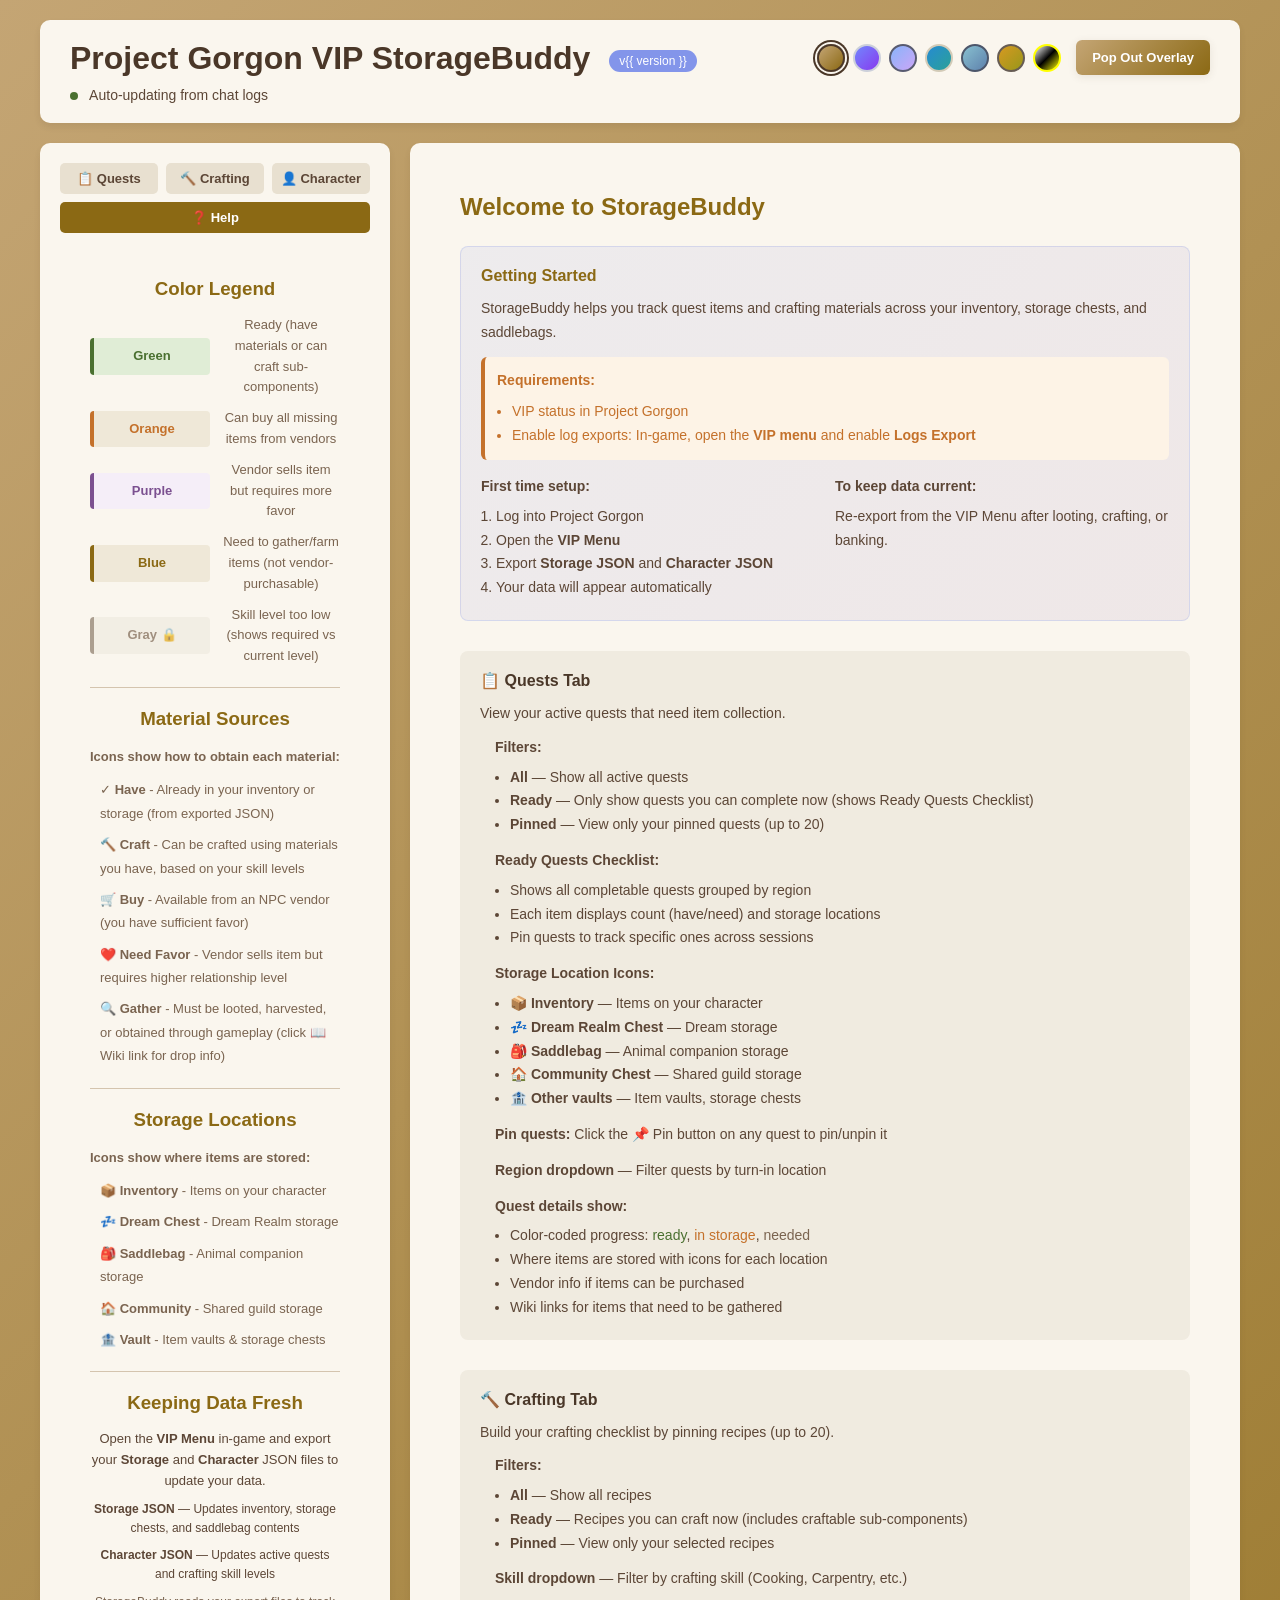
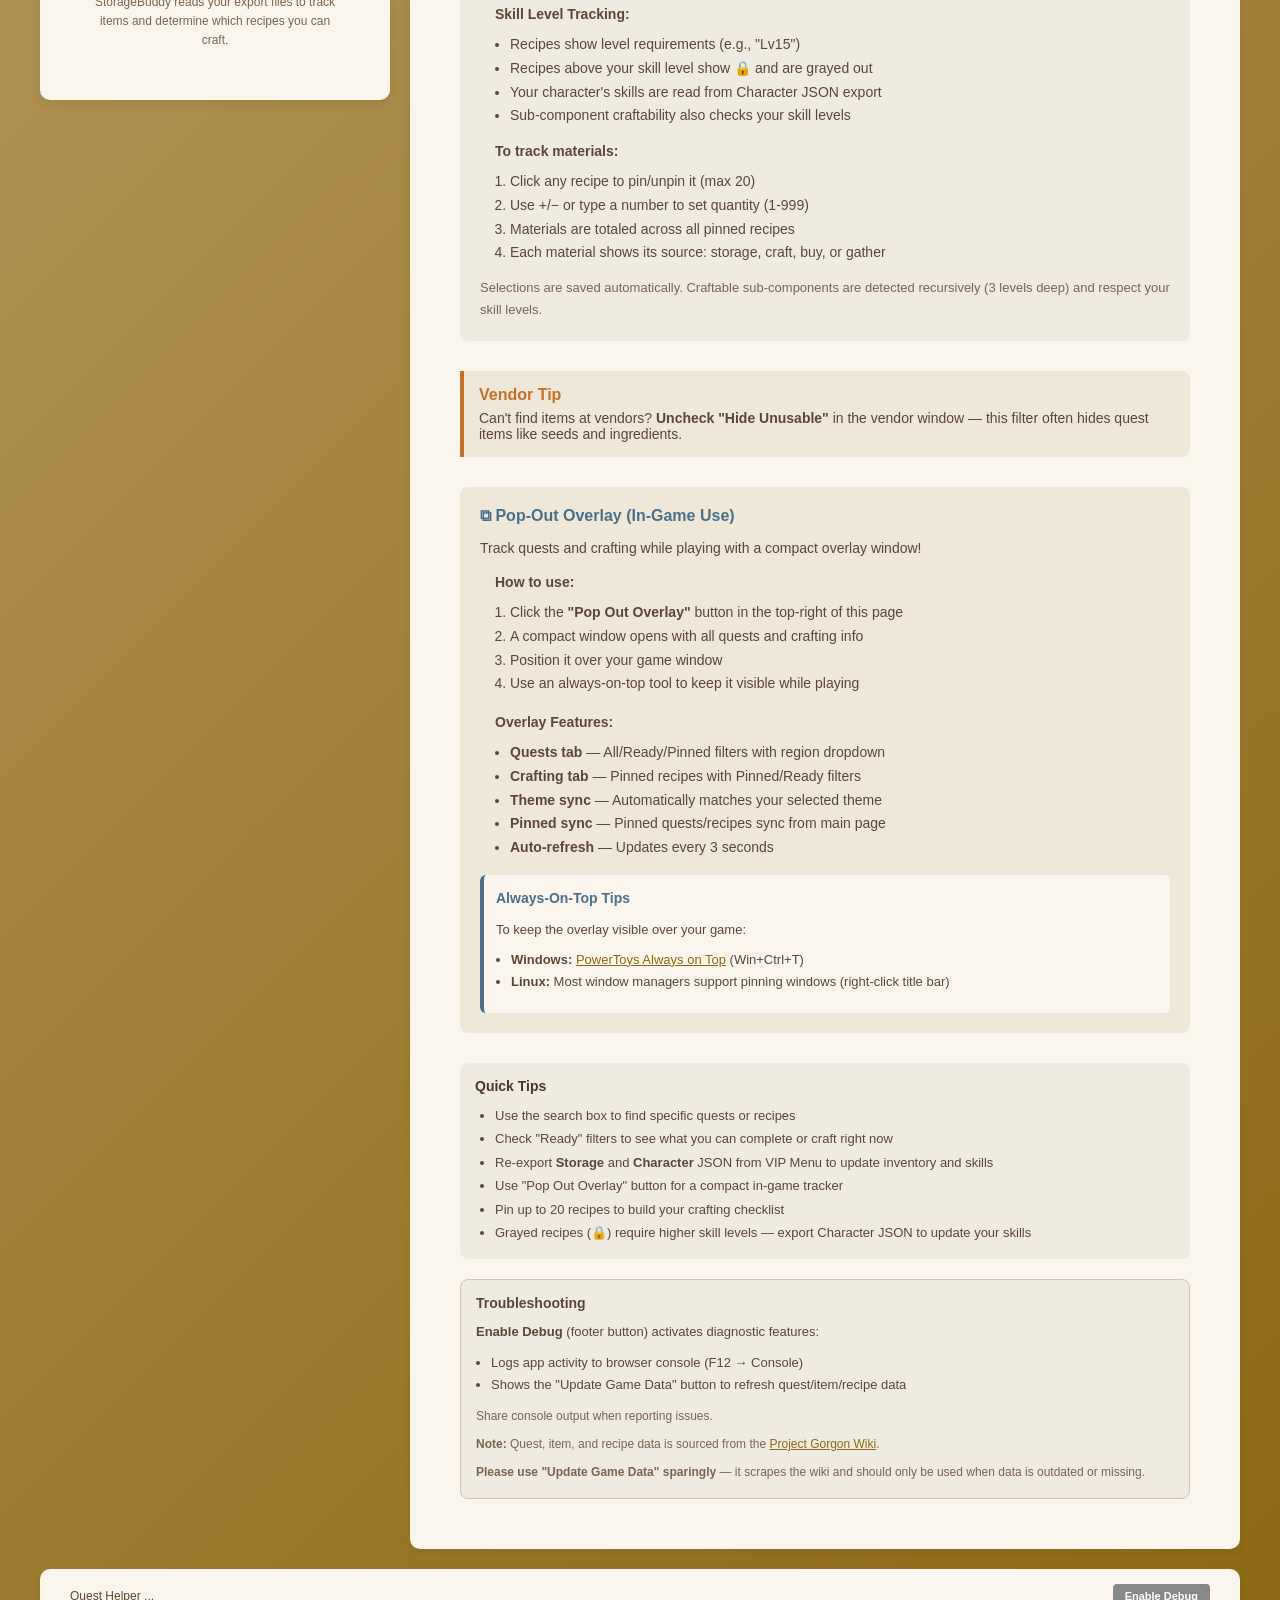
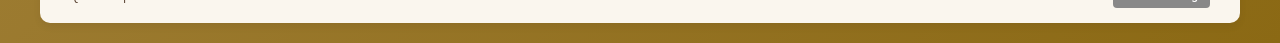
==== commit 0e4385e4: "v0.6.9: Unified visual consistency across Quest and Crafting views - Crafting Ready view now pre-pop" ====
--- a/templates/index.html
+++ b/templates/index.html
@@ -227,16 +227,29 @@
         .search-box {
             width: 100%;
             padding: 12px;
-            border: 2px solid var(--border-color);
+            border: 1px solid var(--border-color);
             border-radius: 5px;
             font-size: 14px;
             margin-bottom: 15px;
             transition: border-color 0.3s;
+            background: var(--bg-item);
+            color: var(--text-primary);
         }
 
         .search-box:focus {
             outline: none;
             border-color: var(--accent);
+        }
+
+        .search-box option {
+            background: var(--bg-item);
+            color: var(--text-primary);
+        }
+
+        /* View filter dropdowns */
+        select.search-box {
+            cursor: pointer;
+            appearance: auto;
         }
 
         .tab-buttons {
@@ -483,6 +496,100 @@
             padding: 20px;
             color: var(--text-muted);
         }
+
+        /* Character View Styles */
+        .character-header {
+            text-align: center;
+            padding: 15px;
+            margin-bottom: 15px;
+            background: var(--bg-item);
+            border-radius: 8px;
+            border: 1px solid var(--border-color);
+        }
+
+        .character-name {
+            font-size: 20px;
+            font-weight: bold;
+            color: var(--accent);
+        }
+
+        .section-header {
+            display: flex;
+            justify-content: space-between;
+            align-items: center;
+            padding: 10px 15px;
+            background: var(--accent);
+            color: white;
+            font-weight: 600;
+            border-radius: 6px 6px 0 0;
+            margin-top: 15px;
+        }
+
+        .section-count {
+            font-size: 12px;
+            opacity: 0.9;
+            font-weight: normal;
+        }
+
+        .skill-list, .favor-list {
+            background: var(--bg-item);
+            border: 1px solid var(--border-color);
+            border-top: none;
+            border-radius: 0 0 6px 6px;
+            max-height: 400px;
+            overflow-y: auto;
+        }
+
+        .skill-item, .favor-item {
+            display: flex;
+            justify-content: space-between;
+            align-items: center;
+            padding: 10px 15px;
+            border-bottom: 1px solid var(--border-color);
+        }
+
+        .skill-item:last-child, .favor-item:last-child {
+            border-bottom: none;
+        }
+
+        .skill-name, .favor-npc {
+            color: var(--text-primary);
+            font-size: 14px;
+        }
+
+        .skill-level {
+            font-weight: 600;
+            color: var(--accent);
+            font-size: 14px;
+        }
+
+        .skill-level .bonus {
+            color: var(--success);
+            font-size: 12px;
+            margin-left: 4px;
+        }
+
+        .favor-level {
+            font-weight: 600;
+            font-size: 12px;
+            padding: 3px 8px;
+            border-radius: 4px;
+        }
+
+        /* Favor level colors */
+        .favor-level.soul-mates { background: #ff69b4; color: white; }
+        .favor-level.like-family { background: #e91e63; color: white; }
+        .favor-level.best-friends { background: #9c27b0; color: white; }
+        .favor-level.close-friends { background: #673ab7; color: white; }
+        .favor-level.friends { background: #3f51b5; color: white; }
+        .favor-level.comfortable { background: #2196f3; color: white; }
+        .favor-level.friendly { background: #03a9f4; color: white; }
+        .favor-level.warm { background: #00bcd4; color: white; }
+        .favor-level.neutral { background: #607d8b; color: white; }
+        .favor-level.awkward { background: #795548; color: white; }
+        .favor-level.cold { background: #455a64; color: white; }
+        .favor-level.unfriendly { background: #f44336; color: white; }
+        .favor-level.hate { background: #b71c1c; color: white; }
     </style>
 </head>
 <body>
@@ -518,6 +625,7 @@
                 <div class="tab-buttons">
                     <button class="tab-btn" onclick="switchTab('quests')">📋 Quests</button>
                     <button class="tab-btn" onclick="switchTab('crafting')">🔨 Crafting</button>
+                    <button class="tab-btn" onclick="switchTab('character')">👤 Character</button>
                     <button class="tab-btn active" onclick="switchTab('help')">❓ Help</button>
                 </div>
 
@@ -533,35 +641,29 @@
                        placeholder="Search recipes..."
                        style="display: none;">
 
-                <div id="questFilter" style="display: none; gap: 10px; justify-content: center; margin-bottom: 10px;">
-                    <label style="display: flex; align-items: center; cursor: pointer; font-size: 13px;">
-                        <input type="radio" name="questView" value="all" checked style="margin-right: 5px;" onchange="switchQuestView()">
-                        All
-                    </label>
-                    <label style="display: flex; align-items: center; cursor: pointer; font-size: 13px;">
-                        <input type="radio" name="questView" value="ready" style="margin-right: 5px;" onchange="switchQuestView()">
-                        Ready
-                    </label>
-                    <label style="display: flex; align-items: center; cursor: pointer; font-size: 13px;">
-                        <input type="radio" name="questView" value="pinned" style="margin-right: 5px;" onchange="switchQuestView()">
-                        Pinned
-                    </label>
-                </div>
-
-                <div id="recipeFilter" style="display: none; gap: 10px; justify-content: center; margin-bottom: 10px;">
-                    <label style="display: flex; align-items: center; cursor: pointer; font-size: 13px;">
-                        <input type="radio" name="recipeView" value="all" checked style="margin-right: 5px;" onchange="switchRecipeView()">
-                        All
-                    </label>
-                    <label style="display: flex; align-items: center; cursor: pointer; font-size: 13px;">
-                        <input type="radio" name="recipeView" value="craftable" style="margin-right: 5px;" onchange="switchRecipeView()">
-                        Ready
-                    </label>
-                    <label style="display: flex; align-items: center; cursor: pointer; font-size: 13px;">
-                        <input type="radio" name="recipeView" value="shopping" style="margin-right: 5px;" onchange="switchRecipeView()">
-                        Pinned
-                    </label>
-                </div>
+                <input type="text"
+                       class="search-box"
+                       id="characterSearchBox"
+                       placeholder="Search skills or NPCs..."
+                       style="display: none;">
+
+                <select class="search-box" id="characterFilter" style="display: none;" onchange="switchCharacterView()">
+                    <option value="skills">Skills</option>
+                    <option value="favor">NPC Favor</option>
+                    <option value="both">Both</option>
+                </select>
+
+                <select class="search-box" id="questFilter" style="display: none;" onchange="switchQuestView()">
+                    <option value="all">All Quests</option>
+                    <option value="ready">Ready</option>
+                    <option value="pinned">Pinned</option>
+                </select>
+
+                <select class="search-box" id="recipeFilter" style="display: none;" onchange="switchRecipeView()">
+                    <option value="all">All Recipes</option>
+                    <option value="craftable">Ready</option>
+                    <option value="shopping">Pinned</option>
+                </select>
 
                 <select class="search-box" id="regionFilter" style="display: none;">
                     <option value="">All Regions</option>
@@ -663,6 +765,8 @@
         let playerFavor = {}; // NPC name -> { level: "Friends", rank: 2 }
         let favorLevels = []; // Ordered list of favor levels for comparison
         let itemKeywords = {}; // Keyword -> list of item names (e.g., "Bone" -> ["Femur", "Rib Bone", ...])
+        let characterData = {}; // Full character data including skills, favor, character name
+        let currentCharacterView = 'skills'; // 'skills', 'favor', or 'both'
         let vendorItems = {}; // Item name -> vendor info (for checking if items can be bought)
         let debugMode = false; // Debug mode state
 
@@ -898,10 +1002,12 @@
             if (tab === 'quests') {
                 questSearchBox.style.display = 'block';
                 craftingSearchBox.style.display = 'none';
-                questFilter.style.display = 'flex';
+                questFilter.style.display = 'block';
                 recipeFilter.style.display = 'none';
                 regionFilter.style.display = 'block';
                 skillFilter.style.display = 'none';
+                document.getElementById('characterSearchBox').style.display = 'none';
+                document.getElementById('characterFilter').style.display = 'none';
                 questSearchBox.value = '';
                 // Load data and apply current filter
                 loadActiveQuests().then(() => {
@@ -911,9 +1017,11 @@
                 questSearchBox.style.display = 'none';
                 craftingSearchBox.style.display = 'block';
                 questFilter.style.display = 'none';
-                recipeFilter.style.display = 'flex';
+                recipeFilter.style.display = 'block';
                 regionFilter.style.display = 'none';
                 skillFilter.style.display = 'block';
+                document.getElementById('characterSearchBox').style.display = 'none';
+                document.getElementById('characterFilter').style.display = 'none';
                 craftingSearchBox.value = '';
                 loadCraftingRecipes().then(() => {
                     // Restore shopping list if recipes are selected
@@ -921,11 +1029,24 @@
                         updateShoppingList();
                     }
                 });
+            } else if (tab === 'character') {
+                questSearchBox.style.display = 'none';
+                craftingSearchBox.style.display = 'none';
+                document.getElementById('characterSearchBox').style.display = 'block';
+                questFilter.style.display = 'none';
+                recipeFilter.style.display = 'none';
+                document.getElementById('characterFilter').style.display = 'block';
+                regionFilter.style.display = 'none';
+                skillFilter.style.display = 'none';
+                document.getElementById('characterSearchBox').value = '';
+                loadCharacterData();
             } else if (tab === 'help') {
                 questSearchBox.style.display = 'none';
                 craftingSearchBox.style.display = 'none';
+                document.getElementById('characterSearchBox').style.display = 'none';
                 questFilter.style.display = 'none';
                 recipeFilter.style.display = 'none';
+                document.getElementById('characterFilter').style.display = 'none';
                 regionFilter.style.display = 'none';
                 skillFilter.style.display = 'none';
                 showHelp();
@@ -933,7 +1054,7 @@
         }
 
         function switchQuestView() {
-            const questView = document.querySelector('input[name="questView"]:checked').value;
+            const questView = document.getElementById('questFilter').value;
             currentQuestView = questView;
 
             if (questView === 'all') {
@@ -1537,7 +1658,9 @@
                         <div class="quest-detail-description">${validQuests.length} quest${validQuests.length !== 1 ? 's' : ''}, ${totalItems} unique item${totalItems !== 1 ? 's' : ''} (${completeItems} complete)</div>
                     </div>
                     ${questsInfo}
-                    <div class="checklist-items">
+                    <div style="margin-top: 16px; padding: 16px; background: var(--bg-item); border-radius: 8px; border: 1px solid var(--border-color);">
+                        <div style="font-weight: 600; color: var(--text-primary); font-size: 14px; margin-bottom: 12px; padding-bottom: 8px; border-bottom: 1px solid var(--border-color);">📦 Items Needed</div>
+                        <div class="checklist-items">
                 `;
 
                 for (const item of items) {
@@ -1634,29 +1757,43 @@
                         }
                     }
 
-                    // Build progress line
-                    const progressLine = `Needed: ${needed}${missing > 0 ? ` | <span style="color: var(--danger);">Missing: ${missing}</span>` : ''}`;
+                    // Build storage line like Ready Quests format
+                    let storageParts = [];
+                    if (item.inInventory > 0) {
+                        storageParts.push(`📦 Inventory: ${item.inInventory}`);
+                    }
+                    if (item.storageLocations && Object.keys(item.storageLocations).length > 0) {
+                        for (const [loc, count] of Object.entries(item.storageLocations)) {
+                            let icon = '🏦';
+                            if (loc.toLowerCase().includes('dream')) icon = '💤';
+                            else if (loc.toLowerCase().includes('saddlebag')) icon = '🎒';
+                            else if (loc.toLowerCase().includes('community')) icon = '🏠';
+                            storageParts.push(`${icon} ${loc}: ${count}`);
+                        }
+                    }
+                    const storageLine = storageParts.length > 0 ? storageParts.join(' &nbsp;•&nbsp; ') : '';
+
+                    // Progress text like Ready Quests: "have/need"
+                    const progressText = `${totalHave}/${needed}`;
+
+                    // Quest list for this item
+                    const questsList = item.quests.length <= 2 ? item.quests.join(', ') : `${item.quests.slice(0, 2).join(', ')} +${item.quests.length - 2} more`;
 
                     html += `
-                        <div class="${itemClass}">
-                            <div class="item-info" style="flex: 1;">
-                                <div class="item-name">${item.name}</div>
-                                <div class="item-progress">
-                                    ${progressLine}
-                                </div>
-                                ${locationInfo}
-                                <div class="item-progress" style="color: ${methodColor}; font-weight: 500; margin-top: 4px;">
-                                    ${retrievalMethod}
-                                </div>
-                                <div style="font-size: 11px; color: var(--text-muted); margin-top: 4px;">
-                                    For: ${item.quests.join(', ')}
-                                </div>
-                            </div>
+                        <div class="${itemClass}" style="padding: 12px 16px; margin-bottom: 8px; background: var(--bg-card); border-radius: 6px;">
+                            <table style="width: 100%; border-collapse: collapse;">
+                                <tr>
+                                    <td style="font-weight: 500; color: var(--text-primary); font-size: 14px; text-align: left; padding-bottom: ${storageLine ? '6px' : '0'};">${item.name}</td>
+                                    <td style="font-weight: 600; color: ${isComplete ? 'var(--success)' : 'var(--warning)'}; font-size: 14px; text-align: right; white-space: nowrap; padding-bottom: ${storageLine ? '6px' : '0'};">${progressText}</td>
+                                </tr>
+                                ${storageLine ? `<tr><td colspan="2" style="font-size: 12px; color: var(--accent); text-align: center;">${storageLine}</td></tr>` : ''}
+                                <tr><td colspan="2" style="font-size: 11px; color: var(--text-muted); padding-top: 4px;">For: ${questsList}</td></tr>
+                            </table>
                         </div>
                     `;
                 }
 
-                html += '</div>';
+                html += '</div></div>';
                 detailContainer.innerHTML = html;
 
             } catch (error) {
@@ -1879,7 +2016,9 @@
                         <div class="quest-detail-name">All Pinned Quest Items</div>
                         <div class="quest-detail-description">${items.length} unique item${items.length !== 1 ? 's' : ''} needed</div>
                     </div>
-                    <div class="checklist-items">
+                    <div style="margin-top: 16px; padding: 16px; background: var(--bg-item); border-radius: 8px; border: 1px solid var(--border-color);">
+                        <div style="font-weight: 600; color: var(--text-primary); font-size: 14px; margin-bottom: 12px; padding-bottom: 8px; border-bottom: 1px solid var(--border-color);">📦 Items Needed</div>
+                        <div class="checklist-items">
                 `;
 
                 for (const item of items) {
@@ -1993,29 +2132,43 @@
                         }
                     }
 
-                    // Build progress line matching crafting format
-                    const progressLine = `Needed: ${needed}${missing > 0 ? ` | <span style="color: var(--danger);">Missing: ${missing}</span>` : ''}`;
+                    // Build storage line like Ready Quests format
+                    let storageParts = [];
+                    if (item.inInventory > 0) {
+                        storageParts.push(`📦 Inventory: ${item.inInventory}`);
+                    }
+                    if (item.storageLocations && Object.keys(item.storageLocations).length > 0) {
+                        for (const [loc, count] of Object.entries(item.storageLocations)) {
+                            let icon = '🏦';
+                            if (loc.toLowerCase().includes('dream')) icon = '💤';
+                            else if (loc.toLowerCase().includes('saddlebag')) icon = '🎒';
+                            else if (loc.toLowerCase().includes('community')) icon = '🏠';
+                            storageParts.push(`${icon} ${loc}: ${count}`);
+                        }
+                    }
+                    const storageLine = storageParts.length > 0 ? storageParts.join(' &nbsp;•&nbsp; ') : '';
+
+                    // Progress text like Ready Quests: "have/need"
+                    const progressText = `${totalHave}/${needed}`;
+
+                    // Quest list for this item
+                    const questsList = item.quests.length <= 2 ? item.quests.join(', ') : `${item.quests.slice(0, 2).join(', ')} +${item.quests.length - 2} more`;
 
                     detailHtml += `
-                        <div class="${itemClass}">
-                            <div class="item-info" style="flex: 1;">
-                                <div class="item-name">${item.name}</div>
-                                <div class="item-progress">
-                                    ${progressLine}
-                                </div>
-                                ${locationInfo}
-                                <div class="item-progress" style="color: ${methodColor}; font-weight: 500; margin-top: 4px;">
-                                    ${retrievalMethod}
-                                </div>
-                                <div style="font-size: 11px; color: var(--text-muted); margin-top: 4px;">
-                                    For: ${item.quests.join(', ')}
-                                </div>
-                            </div>
+                        <div class="${itemClass}" style="padding: 12px 16px; margin-bottom: 8px; background: var(--bg-card); border-radius: 6px;">
+                            <table style="width: 100%; border-collapse: collapse;">
+                                <tr>
+                                    <td style="font-weight: 500; color: var(--text-primary); font-size: 14px; text-align: left; padding-bottom: ${storageLine ? '6px' : '0'};">${item.name}</td>
+                                    <td style="font-weight: 600; color: ${isComplete ? 'var(--success)' : 'var(--warning)'}; font-size: 14px; text-align: right; white-space: nowrap; padding-bottom: ${storageLine ? '6px' : '0'};">${progressText}</td>
+                                </tr>
+                                ${storageLine ? `<tr><td colspan="2" style="font-size: 12px; color: var(--accent); text-align: center;">${storageLine}</td></tr>` : ''}
+                                <tr><td colspan="2" style="font-size: 11px; color: var(--text-muted); padding-top: 4px;">For: ${questsList}</td></tr>
+                            </table>
                         </div>
                     `;
                 }
 
-                detailHtml += '</div>';
+                detailHtml += '</div></div>';
                 detailContainer.innerHTML = detailHtml;
 
             } catch (error) {
@@ -2095,10 +2248,20 @@
                 vendorItems = vendorsData.data?.vendor_items || {};
 
                 // Store player skills (skill name -> effective level)
+                // Also store normalized versions with spaces for matching recipe skill names
+                // e.g., "FireMagic" -> "Fire Magic", "WeatherWitching" -> "Weather Witching"
                 playerSkills = {};
                 if (skillsData.data?.skills) {
                     for (const [skillName, skillData] of Object.entries(skillsData.data.skills)) {
-                        playerSkills[skillName] = skillData.effectiveLevel || 0;
+                        const level = skillData.effectiveLevel || 0;
+                        // Store original name
+                        playerSkills[skillName] = level;
+                        // Also store with spaces inserted before capital letters
+                        // "FireMagic" -> "Fire Magic"
+                        const spacedName = skillName.replace(/([a-z])([A-Z])/g, '$1 $2');
+                        if (spacedName !== skillName) {
+                            playerSkills[spacedName] = level;
+                        }
                     }
                 }
 
@@ -2382,16 +2545,19 @@
         }
 
         function switchRecipeView() {
-            const recipeView = document.querySelector('input[name="recipeView"]:checked').value;
+            const recipeView = document.getElementById('recipeFilter').value;
             currentRecipeView = recipeView;
 
             if (recipeView === 'shopping') {
                 // Pinned view - show only pinned recipes
                 renderShoppingCartView();
+            } else if (recipeView === 'craftable') {
+                // Ready view - show ready recipes in left panel, all ready recipe materials in right panel
+                renderCraftingList();
+                renderReadyRecipeMaterials();
             } else {
-                // All or Ready view - show recipes with pins preserved
+                // All view - show all recipes, pinned recipe materials in right panel
                 renderCraftingList();
-                // Update materials panel to show pinned recipe materials
                 updateShoppingList();
             }
         }
@@ -2491,75 +2657,80 @@
                 return;
             }
 
-            // Build center panel: list each pinned recipe with its ingredients
+            // Count craftable vs buyable
+            const craftableCount = selectedRecipes.filter(r => craftableRecipeSet.has(r.id)).length;
+            const buyableCount = selectedRecipes.filter(r => buyableRecipeSet.has(r.id) && !craftableRecipeSet.has(r.id)).length;
+
+            // Group recipes by skill
+            const recipesBySkill = {};
+            for (const recipe of selectedRecipes) {
+                const skill = recipe.skill || 'Unknown';
+                if (!recipesBySkill[skill]) {
+                    recipesBySkill[skill] = [];
+                }
+                recipesBySkill[skill].push(recipe);
+            }
+
+            // Build center panel: grouped by skill (matching quest pinned style)
             let listHtml = `
-                <div style="padding: 10px; background: var(--accent-light); border-radius: 8px; margin-bottom: 12px;">
-                    <div style="font-weight: bold; color: var(--accent); margin-bottom: 6px;">📌 Pinned Recipes</div>
-                    <div style="font-size: 13px; color: var(--text-secondary);">
+                <div style="background: var(--accent-light); border: 2px solid var(--accent); padding: 14px; margin-bottom: 24px; border-radius: 6px; box-shadow: 0 2px 4px rgba(0,0,0,0.1);">
+                    <div style="font-weight: bold; color: var(--accent); margin-bottom: 6px; font-size: 14px;">📌 Pinned Recipes</div>
+                    <div style="font-size: 13px; color: var(--text-secondary); line-height: 1.5;">
                         ${selectedRecipes.length} recipe${selectedRecipes.length !== 1 ? 's' : ''} pinned
+                        ${craftableCount > 0 ? ` · ${craftableCount} ready` : ''}${buyableCount > 0 ? ` · ${buyableCount} buyable` : ''}
                     </div>
                 </div>
             `;
 
-            for (const recipe of selectedRecipes) {
-                const qty = recipeQuantities[recipe.id]?.quantity || 1;
-                const isCraftable = craftableRecipeSet.has(recipe.id);
-                const isBuyable = buyableRecipeSet.has(recipe.id);
-
-                let headerStyle = 'display: flex; justify-content: space-between; align-items: center;';
-                if (isCraftable) {
-                    headerStyle += ' background: var(--bg-item-complete); border-left: 3px solid var(--success);';
-                } else if (isBuyable) {
-                    headerStyle += ' background: var(--accent-light); border-left: 3px solid var(--warning);';
-                }
+            // Sort skills alphabetically
+            const sortedSkills = Object.keys(recipesBySkill).sort();
+
+            for (const skill of sortedSkills) {
+                const recipes = recipesBySkill[skill];
 
                 listHtml += `
-                    <div class="skill-group">
-                        <div class="skill-header" style="${headerStyle}">
-                            <span>${recipe.name} (×${qty})</span>
-                            <span style="font-size: 11px; color: var(--text-muted);">${recipe.skill || 'Unknown'}</span>
-                        </div>
-                        <div class="skill-recipes">
+                    <div style="margin-bottom: 20px;">
+                        <div style="font-weight: bold; color: var(--accent); margin-bottom: 10px; font-size: 16px;">${skill} (${recipes.length} recipe${recipes.length !== 1 ? 's' : ''})</div>
                 `;
 
-                for (const ing of recipe.ingredients) {
-                    const itemName = ing.item || ing.name;
-                    const needed = (ing.quantity || 1) * qty;
-                    const have = playerInventory[itemName] || 0;
-                    const isComplete = have >= needed;
-
-                    let itemClass = 'quest-item';
-                    let statusIcon = '';
-                    if (isComplete) {
-                        itemClass += ' completable';
-                        statusIcon = '✓';
-                    } else if (vendorItems[itemName]) {
-                        itemClass += ' buyable';
-                        statusIcon = '🛒';
-                    }
+                for (const recipe of recipes) {
+                    const qty = recipeQuantities[recipe.id]?.quantity || 1;
+                    const isCraftable = craftableRecipeSet.has(recipe.id);
+                    const isBuyable = buyableRecipeSet.has(recipe.id);
+
+                    // Build CSS classes
+                    const classes = ['quest-item', 'pinned'];
+                    if (isCraftable) classes.push('completable');
+                    else if (isBuyable) classes.push('buyable');
+
+                    // Status badge
+                    let statusBadge = '';
+                    if (isCraftable) {
+                        statusBadge = `<span style="font-size: 11px; color: var(--success); margin-left: 8px;">✓ Ready</span>`;
+                    } else if (isBuyable) {
+                        statusBadge = `<span style="font-size: 11px; color: var(--warning); margin-left: 8px;">🛒 Buyable</span>`;
+                    }
+
+                    // Ingredient count summary
+                    const totalIngs = recipe.ingredients?.length || 0;
+                    const completeIngs = (recipe.ingredients || []).filter(ing => {
+                        const itemName = ing.item || ing.name;
+                        const needed = (ing.quantity || 1) * qty;
+                        const have = playerInventory[itemName] || 0;
+                        return have >= needed;
+                    }).length;
 
                     listHtml += `
-                        <div class="${itemClass}" style="cursor: default; padding: 8px 12px;">
-                            <div style="display: flex; justify-content: space-between; align-items: center;">
-                                <span style="font-weight: 500;">${statusIcon} ${itemName}</span>
-                                <span style="font-size: 12px; ${isComplete ? 'color: var(--success);' : 'color: var(--text-muted);'}">
-                                    ${have}/${needed}
-                                </span>
-                            </div>
+                        <div class="${classes.join(' ')}"
+                             onclick="toggleRecipeSelection('${recipe.id}'); renderShoppingCartView();"
+                             style="cursor: pointer;">
+                            <div class="quest-item-name">📌 ${recipe.name}${qty > 1 ? ` (×${qty})` : ''}${statusBadge}</div>
+                            <div class="quest-item-location">${completeIngs}/${totalIngs} materials complete</div>
                         </div>
                     `;
                 }
 
-                listHtml += `
-                            <div style="text-align: right; padding: 4px 8px;">
-                                <button onclick="event.stopPropagation(); toggleRecipeSelection('${recipe.id}'); renderShoppingCartView();"
-                                        style="font-size: 11px; padding: 4px 8px; cursor: pointer; background: var(--bg-card); border: 1px solid var(--border-color); border-radius: 4px; color: var(--text-secondary);">
-                                    Unpin
-                                </button>
-                            </div>
-                        </div>
-                    </div>
-                `;
+                listHtml += `</div>`;
             }
 
             container.innerHTML = listHtml;
@@ -2594,46 +2765,230 @@
                 return a.name.localeCompare(b.name);
             });
 
+            // Get detailed inventory info for storage locations
+            for (const item of items) {
+                const invDetails = playerInventoryDetails[item.name];
+                item.inInventory = invDetails ? invDetails.inventory : 0;
+                item.storageLocations = invDetails ? invDetails.storage : {};
+            }
+
             let detailHtml = `
                 <div class="quest-detail-header">
                     <div class="quest-detail-name">All Pinned Recipe Materials</div>
                     <div class="quest-detail-description">${items.length} unique material${items.length !== 1 ? 's' : ''} needed</div>
                 </div>
-                <div class="checklist-items">
+                <div style="margin-top: 16px; padding: 16px; background: var(--bg-item); border-radius: 8px; border: 1px solid var(--border-color);">
+                    <div style="font-weight: 600; color: var(--text-primary); font-size: 14px; margin-bottom: 12px; padding-bottom: 8px; border-bottom: 1px solid var(--border-color);">📦 Materials Needed</div>
+                    <div class="checklist-items">
             `;
 
             for (const item of items) {
                 const missing = Math.max(0, item.totalNeeded - item.have);
                 const isComplete = missing === 0;
 
-                let itemClass = 'checklist-item';
+                // Build storage line
+                let storageParts = [];
+                if (item.inInventory > 0) {
+                    storageParts.push(`📦 Inventory: ${item.inInventory}`);
+                }
+                if (item.storageLocations && Object.keys(item.storageLocations).length > 0) {
+                    for (const [loc, count] of Object.entries(item.storageLocations)) {
+                        let icon = '🏦';
+                        if (loc.toLowerCase().includes('dream')) icon = '💤';
+                        else if (loc.toLowerCase().includes('saddlebag')) icon = '🎒';
+                        else if (loc.toLowerCase().includes('community')) icon = '🏠';
+                        storageParts.push(`${icon} ${loc}: ${count}`);
+                    }
+                }
+                const storageLine = storageParts.length > 0 ? storageParts.join(' &nbsp;•&nbsp; ') : '';
+
+                // Progress text
+                const progressText = `${item.have}/${item.totalNeeded}`;
+
+                // Recipe list for this material
+                const recipesList = item.recipes.length <= 2 ? item.recipes.join(', ') : `${item.recipes.slice(0, 2).join(', ')} +${item.recipes.length - 2} more`;
+
+                // Determine source method
+                let sourceInfo = '';
                 if (isComplete) {
-                    itemClass += ' complete';
-                } else if (item.vendor) {
-                    itemClass += ' buyable';
+                    sourceInfo = `<span style="color: var(--success);">✓ Have materials</span>`;
+                } else {
+                    // Check if craftable
+                    const category = categorizeMaterial(item.name, item.totalNeeded, item.have);
+                    if (category.source === 'craft') {
+                        const craftInfo = category.info;
+                        sourceInfo = `<span style="color: var(--success);">🔨 Craft: ${craftInfo.recipeName} (${craftInfo.skill})</span>`;
+                    } else if (category.source === 'buy') {
+                        const vendors = category.info;
+                        const firstVendor = vendors[0];
+                        const price = firstVendor.price || 0;
+                        const totalCost = price * missing;
+                        sourceInfo = `<span style="color: var(--warning);">🛒 Buy from ${firstVendor.vendor} (${firstVendor.location})${price > 0 ? ` - ${missing}x @ ${price} = ${totalCost} councils` : ''}</span>`;
+                    } else if (category.source === 'buy_needs_favor') {
+                        const vendors = category.info;
+                        const firstVendor = vendors[0];
+                        sourceInfo = `<span style="color: var(--favor);">❤️ Need ${firstVendor.favor || 'more'} favor with ${firstVendor.vendor}</span>`;
+                    } else {
+                        const wikiUrl = `https://wiki.projectgorgon.com/wiki/Special:Search?search=${encodeURIComponent(item.name)}`;
+                        sourceInfo = `<span style="color: var(--accent);">🔍 Farm/Gather</span> <a href="${wikiUrl}" target="_blank" style="color: var(--accent); text-decoration: underline; margin-left: 6px;">📖 Wiki</a>`;
+                    }
                 }
 
                 detailHtml += `
-                    <div class="${itemClass}">
-                        <div class="item-info">
-                            <span class="item-name">${isComplete ? '✓ ' : ''}${item.name}</span>
-                            <span class="item-count" style="${isComplete ? 'color: var(--success);' : ''}">
-                                ${item.have}/${item.totalNeeded}${missing > 0 ? ` (need ${missing})` : ''}
-                            </span>
-                        </div>
-                        <div class="item-locations" style="font-size: 11px; color: var(--text-muted);">
-                            For: ${item.recipes.join(', ')}
-                        </div>
-                        ${item.vendor && missing > 0 ? `
-                            <div class="item-locations">
-                                <span class="vendor-hint">🛒 ${item.vendor.vendor} (${item.vendor.location}) - ${item.vendor.price}g</span>
-                            </div>
-                        ` : ''}
+                    <div class="checklist-item" style="padding: 12px 16px; margin-bottom: 8px; background: var(--bg-card); border-radius: 6px;">
+                        <table style="width: 100%; border-collapse: collapse;">
+                            <tr>
+                                <td style="font-weight: 500; color: var(--text-primary); font-size: 14px; text-align: left; padding-bottom: 6px;">${item.name}</td>
+                                <td style="font-weight: 600; color: ${isComplete ? 'var(--success)' : 'var(--warning)'}; font-size: 14px; text-align: right; white-space: nowrap; padding-bottom: 6px;">${progressText}</td>
+                            </tr>
+                            ${storageLine ? `<tr><td colspan="2" style="font-size: 12px; color: var(--accent); text-align: center; padding-bottom: 4px;">${storageLine}</td></tr>` : ''}
+                            <tr><td colspan="2" style="font-size: 12px; padding-bottom: 4px;">${sourceInfo}</td></tr>
+                            <tr><td colspan="2" style="font-size: 11px; color: var(--text-muted);">For: ${recipesList}</td></tr>
+                        </table>
                     </div>
                 `;
             }
 
-            detailHtml += '</div>';
+            detailHtml += '</div></div>';
+            detailContainer.innerHTML = detailHtml;
+        }
+
+        function renderReadyRecipeMaterials() {
+            const detailContainer = document.getElementById('questDetail');
+
+            // Get all ready recipes (craftable + buyable)
+            const readyRecipes = allRecipes.filter(r =>
+                craftableRecipeSet.has(r.id) || buyableRecipeSet.has(r.id)
+            );
+
+            if (readyRecipes.length === 0) {
+                detailContainer.innerHTML = `
+                    <div style="padding: 20px;">
+                        <div style="text-align: center; margin-bottom: 25px;">
+                            <div style="font-size: 40px; margin-bottom: 15px;">📦</div>
+                            <h3 style="color: var(--text-primary); margin-bottom: 10px;">No Ready Recipes</h3>
+                            <p style="color: var(--text-secondary); font-size: 13px;">No recipes are currently craftable or buyable</p>
+                        </div>
+                    </div>
+                `;
+                return;
+            }
+
+            // Aggregate ingredients from all ready recipes (qty=1 for each)
+            const aggregatedItems = {};
+            for (const recipe of readyRecipes) {
+                for (const ing of recipe.ingredients) {
+                    const itemName = ing.item || ing.name;
+                    const needed = ing.quantity || 1;
+                    if (!aggregatedItems[itemName]) {
+                        aggregatedItems[itemName] = {
+                            name: itemName,
+                            totalNeeded: 0,
+                            have: playerInventory[itemName] || 0,
+                            vendor: vendorItems[itemName]?.[0] || null,
+                            recipes: []
+                        };
+                    }
+                    aggregatedItems[itemName].totalNeeded += needed;
+                    aggregatedItems[itemName].recipes.push(recipe.name);
+                }
+            }
+
+            const items = Object.values(aggregatedItems);
+            items.sort((a, b) => {
+                // Sort: incomplete first, then by name
+                const aComplete = a.have >= a.totalNeeded;
+                const bComplete = b.have >= b.totalNeeded;
+                if (aComplete !== bComplete) return aComplete ? 1 : -1;
+                return a.name.localeCompare(b.name);
+            });
+
+            // Get detailed inventory info for storage locations
+            for (const item of items) {
+                const invDetails = playerInventoryDetails[item.name];
+                item.inInventory = invDetails ? invDetails.inventory : 0;
+                item.storageLocations = invDetails ? invDetails.storage : {};
+            }
+
+            let detailHtml = `
+                <div class="quest-detail-header">
+                    <div class="quest-detail-name">All Ready Recipe Materials</div>
+                    <div class="quest-detail-description">${items.length} unique material${items.length !== 1 ? 's' : ''} across ${readyRecipes.length} ready recipe${readyRecipes.length !== 1 ? 's' : ''}</div>
+                </div>
+                <div style="margin-top: 16px; padding: 16px; background: var(--bg-item); border-radius: 8px; border: 1px solid var(--border-color);">
+                    <div style="font-weight: 600; color: var(--text-primary); font-size: 14px; margin-bottom: 12px; padding-bottom: 8px; border-bottom: 1px solid var(--border-color);">📦 Materials Needed</div>
+                    <div class="checklist-items">
+            `;
+
+            for (const item of items) {
+                const missing = Math.max(0, item.totalNeeded - item.have);
+                const isComplete = missing === 0;
+
+                // Build storage line
+                let storageParts = [];
+                if (item.inInventory > 0) {
+                    storageParts.push(`📦 Inventory: ${item.inInventory}`);
+                }
+                if (item.storageLocations && Object.keys(item.storageLocations).length > 0) {
+                    for (const [loc, count] of Object.entries(item.storageLocations)) {
+                        let icon = '🏦';
+                        if (loc.toLowerCase().includes('dream')) icon = '💤';
+                        else if (loc.toLowerCase().includes('saddlebag')) icon = '🎒';
+                        else if (loc.toLowerCase().includes('community')) icon = '🏠';
+                        storageParts.push(`${icon} ${loc}: ${count}`);
+                    }
+                }
+                const storageLine = storageParts.length > 0 ? storageParts.join(' &nbsp;•&nbsp; ') : '';
+
+                // Progress text
+                const progressText = `${item.have}/${item.totalNeeded}`;
+
+                // Recipe list for this material (deduplicated)
+                const uniqueRecipes = [...new Set(item.recipes)];
+                const recipesList = uniqueRecipes.length <= 2 ? uniqueRecipes.join(', ') : `${uniqueRecipes.slice(0, 2).join(', ')} +${uniqueRecipes.length - 2} more`;
+
+                // Determine source method
+                let sourceInfo = '';
+                if (isComplete) {
+                    sourceInfo = `<span style="color: var(--success);">✓ Have materials</span>`;
+                } else {
+                    // Check if craftable
+                    const category = categorizeMaterial(item.name, item.totalNeeded, item.have);
+                    if (category.source === 'craft') {
+                        const craftInfo = category.info;
+                        sourceInfo = `<span style="color: var(--success);">🔨 Craft: ${craftInfo.recipeName} (${craftInfo.skill})</span>`;
+                    } else if (category.source === 'buy') {
+                        const vendors = category.info;
+                        const firstVendor = vendors[0];
+                        const price = firstVendor.price || 0;
+                        const totalCost = price * missing;
+                        sourceInfo = `<span style="color: var(--warning);">🛒 Buy from ${firstVendor.vendor} (${firstVendor.location})${price > 0 ? ` - ${missing}x @ ${price} = ${totalCost} councils` : ''}</span>`;
+                    } else if (category.source === 'buy_needs_favor') {
+                        const vendors = category.info;
+                        const firstVendor = vendors[0];
+                        sourceInfo = `<span style="color: var(--favor);">❤️ Need ${firstVendor.favor || 'more'} favor with ${firstVendor.vendor}</span>`;
+                    } else {
+                        const wikiUrl = `https://wiki.projectgorgon.com/wiki/Special:Search?search=${encodeURIComponent(item.name)}`;
+                        sourceInfo = `<span style="color: var(--accent);">🔍 Farm/Gather</span> <a href="${wikiUrl}" target="_blank" style="color: var(--accent); text-decoration: underline; margin-left: 6px;">📖 Wiki</a>`;
+                    }
+                }
+
+                detailHtml += `
+                    <div class="checklist-item" style="padding: 12px 16px; margin-bottom: 8px; background: var(--bg-card); border-radius: 6px;">
+                        <table style="width: 100%; border-collapse: collapse;">
+                            <tr>
+                                <td style="font-weight: 500; color: var(--text-primary); font-size: 14px; text-align: left; padding-bottom: 6px;">${item.name}</td>
+                                <td style="font-weight: 600; color: ${isComplete ? 'var(--success)' : 'var(--warning)'}; font-size: 14px; text-align: right; white-space: nowrap; padding-bottom: 6px;">${progressText}</td>
+                            </tr>
+                            ${storageLine ? `<tr><td colspan="2" style="font-size: 12px; color: var(--accent); text-align: center; padding-bottom: 4px;">${storageLine}</td></tr>` : ''}
+                            <tr><td colspan="2" style="font-size: 12px; padding-bottom: 4px;">${sourceInfo}</td></tr>
+                            <tr><td colspan="2" style="font-size: 11px; color: var(--text-muted);">For: ${recipesList}</td></tr>
+                        </table>
+                    </div>
+                `;
+            }
+
+            detailHtml += '</div></div>';
             detailContainer.innerHTML = detailHtml;
         }
 
@@ -3432,7 +3787,14 @@
 
             localStorage.setItem('recipeQuantities', JSON.stringify(recipeQuantities));
             renderCraftingList();
-            await updateShoppingList();
+
+            // In Ready view, keep showing all ready recipe materials
+            // In All view, show pinned recipe materials
+            if (currentRecipeView === 'craftable') {
+                renderReadyRecipeMaterials();
+            } else {
+                await updateShoppingList();
+            }
         }
 
         async function updateRecipeQuantity(recipeId, delta) {
@@ -3447,7 +3809,14 @@
 
             localStorage.setItem('recipeQuantities', JSON.stringify(recipeQuantities));
             renderCraftingList();
-            await updateShoppingList();
+
+            // In Ready view, keep showing all ready recipe materials
+            // In All view, show pinned recipe materials
+            if (currentRecipeView === 'craftable') {
+                renderReadyRecipeMaterials();
+            } else {
+                await updateShoppingList();
+            }
         }
 
         async function setRecipeQuantity(recipeId, value) {
@@ -3885,7 +4254,9 @@
                     <div class="quest-detail-description">${selectedRecipeIds.length} recipe${selectedRecipeIds.length !== 1 ? 's' : ''}, ${totalCrafts} craft${totalCrafts !== 1 ? 's' : ''}</div>
                 </div>
                 ${recipesInfo}
-                <div class="checklist-items">
+                <div style="margin-top: 16px; padding: 16px; background: var(--bg-item); border-radius: 8px; border: 1px solid var(--border-color);">
+                    <div style="font-weight: 600; color: var(--text-primary); font-size: 14px; margin-bottom: 12px; padding-bottom: 8px; border-bottom: 1px solid var(--border-color);">📦 Materials Needed</div>
+                    <div class="checklist-items">
             `;
 
             for (const material of materials) {
@@ -4002,29 +4373,47 @@
                 if (ingredientInfo.matchType === 'keyword' && ingredientInfo.matchedItems.length > 0) {
                     const itemsList = ingredientInfo.matchedItems.slice(0, 3).join(', ');
                     const moreCount = ingredientInfo.matchedItems.length - 3;
-                    matchedItemsInfo = `<div style="font-size: 12px; color: var(--favor); margin-top: 2px; font-style: italic;">
+                    matchedItemsInfo = `<div style="font-size: 12px; color: var(--favor); font-style: italic;">
                         Matched: ${itemsList}${moreCount > 0 ? ` (+${moreCount} more)` : ''}
                     </div>`;
                 }
 
+                // Build storage line like Ready Quests format
+                let storageParts = [];
+                if (inInventory > 0) {
+                    storageParts.push(`📦 Inventory: ${inInventory}`);
+                }
+                if (storageLocations && Object.keys(storageLocations).length > 0) {
+                    for (const [loc, count] of Object.entries(storageLocations)) {
+                        let icon = '🏦';
+                        if (loc.toLowerCase().includes('dream')) icon = '💤';
+                        else if (loc.toLowerCase().includes('saddlebag')) icon = '🎒';
+                        else if (loc.toLowerCase().includes('community')) icon = '🏠';
+                        storageParts.push(`${icon} ${loc}: ${count}`);
+                    }
+                }
+                const storageLine = storageParts.length > 0 ? storageParts.join(' &nbsp;•&nbsp; ') : '';
+
+                // Progress text like Ready Quests: "have/need"
+                const progressText = `${totalOwned}/${needed}`;
+                const isComplete = missing === 0;
+
                 html += `
-                    <div class="checklist-item">
-                        <div class="item-info" style="flex: 1;">
-                            <div class="item-name">${material.name}</div>
-                            ${matchedItemsInfo}
-                            <div class="item-progress">
-                                Needed: ${needed}${missing > 0 ? ` | <span style="color: var(--danger);">Missing: ${missing}</span>` : ''}
-                            </div>
-                            ${locationInfo}
-                            <div class="item-progress" style="color: ${methodColor}; font-weight: 500; margin-top: 4px;">
-                                ${retrievalMethod}
-                            </div>
-                        </div>
+                    <div class="checklist-item" style="padding: 12px 16px; margin-bottom: 8px; background: var(--bg-card); border-radius: 6px;">
+                        <table style="width: 100%; border-collapse: collapse;">
+                            <tr>
+                                <td style="font-weight: 500; color: var(--text-primary); font-size: 14px; text-align: left; padding-bottom: ${storageLine || matchedItemsInfo ? '6px' : '0'};">${material.name}</td>
+                                <td style="font-weight: 600; color: ${isComplete ? 'var(--success)' : 'var(--warning)'}; font-size: 14px; text-align: right; white-space: nowrap; padding-bottom: ${storageLine || matchedItemsInfo ? '6px' : '0'};">${progressText}</td>
+                            </tr>
+                            ${matchedItemsInfo ? `<tr><td colspan="2" style="padding-bottom: 4px;">${matchedItemsInfo}</td></tr>` : ''}
+                            ${storageLine ? `<tr><td colspan="2" style="font-size: 12px; color: var(--accent); text-align: center;">${storageLine}</td></tr>` : ''}
+                        </table>
                     </div>
                 `;
             }
 
             html += `
+                    </div>
                 </div>
             `;
 
@@ -4204,6 +4593,183 @@
             }
         }
 
+        // Character View Functions
+        async function loadCharacterData() {
+            const listContainer = document.getElementById('questListContainer');
+            const detailContainer = document.getElementById('questDetail');
+
+            try {
+                const response = await fetch('/api/character_info');
+                if (!response.ok) throw new Error('Server not responding');
+
+                const data = await response.json();
+                characterData = data.data || {};
+                renderCharacterView();
+            } catch (error) {
+                listContainer.innerHTML = `
+                    <div class="empty-state">
+                        <div class="empty-state-icon">⚠️</div>
+                        <p>Could not load character data</p>
+                        <p class="empty-state-hint">${error.message}</p>
+                    </div>
+                `;
+                detailContainer.innerHTML = '';
+            }
+        }
+
+        function renderCharacterView() {
+            const listContainer = document.getElementById('questListContainer');
+            const detailContainer = document.getElementById('questDetail');
+            const searchTerm = document.getElementById('characterSearchBox').value.toLowerCase();
+
+            if (!characterData || (!characterData.skills && !characterData.favor)) {
+                listContainer.innerHTML = `
+                    <div class="empty-state">
+                        <div class="empty-state-icon">👤</div>
+                        <p>No character data available</p>
+                        <p class="empty-state-hint">Export your Character JSON from the in-game VIP Menu</p>
+                    </div>
+                `;
+                detailContainer.innerHTML = '';
+                return;
+            }
+
+            let listHtml = '';
+
+            // Character header
+            listHtml += `
+                <div class="character-header">
+                    <div class="character-name">${escapeHtml(characterData.character || 'Unknown Character')}</div>
+                </div>
+            `;
+
+            const showSkills = currentCharacterView === 'skills' || currentCharacterView === 'both';
+            const showFavor = currentCharacterView === 'favor' || currentCharacterView === 'both';
+
+            // Skills section
+            if (showSkills && characterData.skills) {
+                const skills = Object.entries(characterData.skills)
+                    .filter(([name, data]) => {
+                        if (!searchTerm) return true;
+                        return name.toLowerCase().includes(searchTerm);
+                    })
+                    .sort((a, b) => b[1].effectiveLevel - a[1].effectiveLevel);
+
+                listHtml += `
+                    <div class="section-header">
+                        Skills
+                        <span class="section-count">${skills.length} skills</span>
+                    </div>
+                    <div class="skill-list">
+                `;
+
+                if (skills.length === 0) {
+                    listHtml += `<div class="empty-state" style="padding: 20px;">No matching skills</div>`;
+                } else {
+                    for (const [name, data] of skills) {
+                        const bonusText = data.bonusLevels > 0 ? `<span class="bonus">+${data.bonusLevels}</span>` : '';
+                        listHtml += `
+                            <div class="skill-item">
+                                <span class="skill-name">${escapeHtml(name)}</span>
+                                <span class="skill-level">${data.level}${bonusText}</span>
+                            </div>
+                        `;
+                    }
+                }
+
+                listHtml += `</div>`;
+            }
+
+            // Favor section
+            if (showFavor && characterData.favor) {
+                const favor = Object.entries(characterData.favor)
+                    .filter(([npc, data]) => {
+                        if (!searchTerm) return true;
+                        return npc.toLowerCase().includes(searchTerm) ||
+                               data.level.toLowerCase().includes(searchTerm);
+                    })
+                    .sort((a, b) => b[1].rank - a[1].rank);
+
+                listHtml += `
+                    <div class="section-header">
+                        NPC Favor
+                        <span class="section-count">${favor.length} NPCs</span>
+                    </div>
+                    <div class="favor-list">
+                `;
+
+                if (favor.length === 0) {
+                    listHtml += `<div class="empty-state" style="padding: 20px;">No matching NPCs</div>`;
+                } else {
+                    for (const [npc, data] of favor) {
+                        const levelClass = data.level.toLowerCase().replace(/\s+/g, '-');
+                        listHtml += `
+                            <div class="favor-item">
+                                <span class="favor-npc">${escapeHtml(npc)}</span>
+                                <span class="favor-level ${levelClass}">${escapeHtml(data.level)}</span>
+                            </div>
+                        `;
+                    }
+                }
+
+                listHtml += `</div>`;
+            }
+
+            listContainer.innerHTML = listHtml;
+
+            // Show character info in detail panel
+            detailContainer.innerHTML = `
+                <div style="padding: 20px;">
+                    <div style="text-align: center; margin-bottom: 20px;">
+                        <div style="font-size: 36px; margin-bottom: 10px;">👤</div>
+                        <h3 style="color: var(--text-primary); margin-bottom: 8px;">Character Info</h3>
+                        <p style="color: var(--text-secondary); font-size: 13px;">View your skills and NPC relationships</p>
+                    </div>
+
+                    <div style="background: var(--bg-item); border: 1px solid var(--border-color); border-radius: 8px; padding: 15px; margin-bottom: 15px;">
+                        <h4 style="color: var(--accent); margin-bottom: 10px; font-size: 14px;">View Filters</h4>
+                        <div style="font-size: 13px; color: var(--text-secondary); line-height: 1.8;">
+                            <div style="margin-bottom: 4px;"><strong>Skills</strong> — Shows all your trained skills sorted by level</div>
+                            <div style="margin-bottom: 4px;"><strong>Favor</strong> — Shows NPC relationships sorted by favor level</div>
+                            <div><strong>Both</strong> — Displays both skills and favor together</div>
+                        </div>
+                    </div>
+
+                    <div style="background: var(--bg-item); border: 1px solid var(--border-color); border-radius: 8px; padding: 15px;">
+                        <h4 style="color: var(--accent); margin-bottom: 10px; font-size: 14px;">Favor Levels</h4>
+                        <div style="font-size: 12px; line-height: 1.8; color: var(--text-secondary);">
+                            <div style="margin-bottom: 4px;"><span class="favor-level soul-mates" style="margin-right: 8px;">Soul Mates</span> Highest tier</div>
+                            <div style="margin-bottom: 4px;"><span class="favor-level like-family" style="margin-right: 8px;">Like Family</span></div>
+                            <div style="margin-bottom: 4px;"><span class="favor-level best-friends" style="margin-right: 8px;">Best Friends</span></div>
+                            <div style="margin-bottom: 4px;"><span class="favor-level close-friends" style="margin-right: 8px;">Close Friends</span></div>
+                            <div style="margin-bottom: 4px;"><span class="favor-level friends" style="margin-right: 8px;">Friends</span></div>
+                            <div style="margin-bottom: 4px;"><span class="favor-level comfortable" style="margin-right: 8px;">Comfortable</span></div>
+                            <div style="margin-bottom: 4px;"><span class="favor-level neutral" style="margin-right: 8px;">Neutral</span> Starting point</div>
+                            <div><span class="favor-level hate" style="margin-right: 8px;">Hate</span> Lowest tier</div>
+                        </div>
+                    </div>
+                </div>
+            `;
+        }
+
+        function switchCharacterView() {
+            currentCharacterView = document.getElementById('characterFilter').value;
+            renderCharacterView();
+        }
+
+        function escapeHtml(text) {
+            const div = document.createElement('div');
+            div.textContent = text;
+            return div.innerHTML;
+        }
+
+        // Character search event listener
+        document.getElementById('characterSearchBox').addEventListener('input', (e) => {
+            if (currentTab === 'character') {
+                renderCharacterView();
+            }
+        });
+
         function debugLog(...args) {
             if (debugMode) {
                 console.log('[StorageBuddy]', ...args);
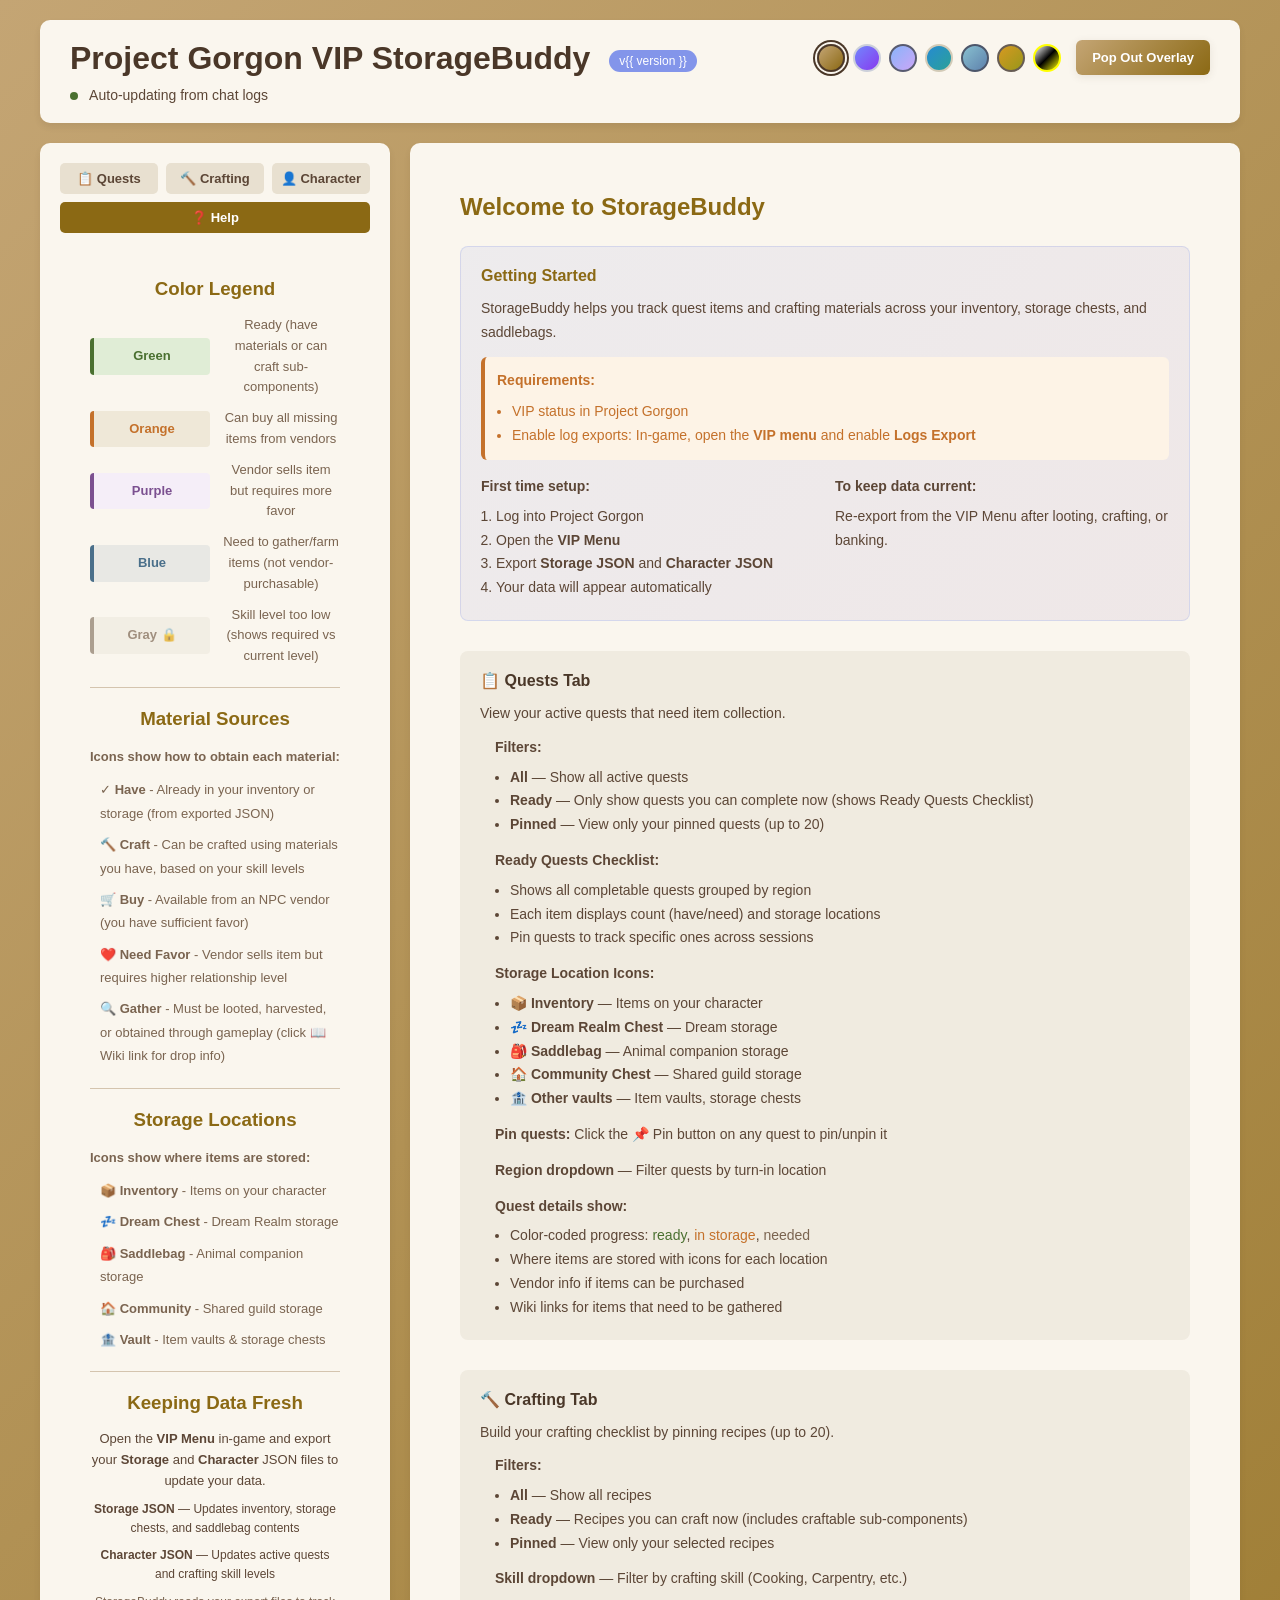
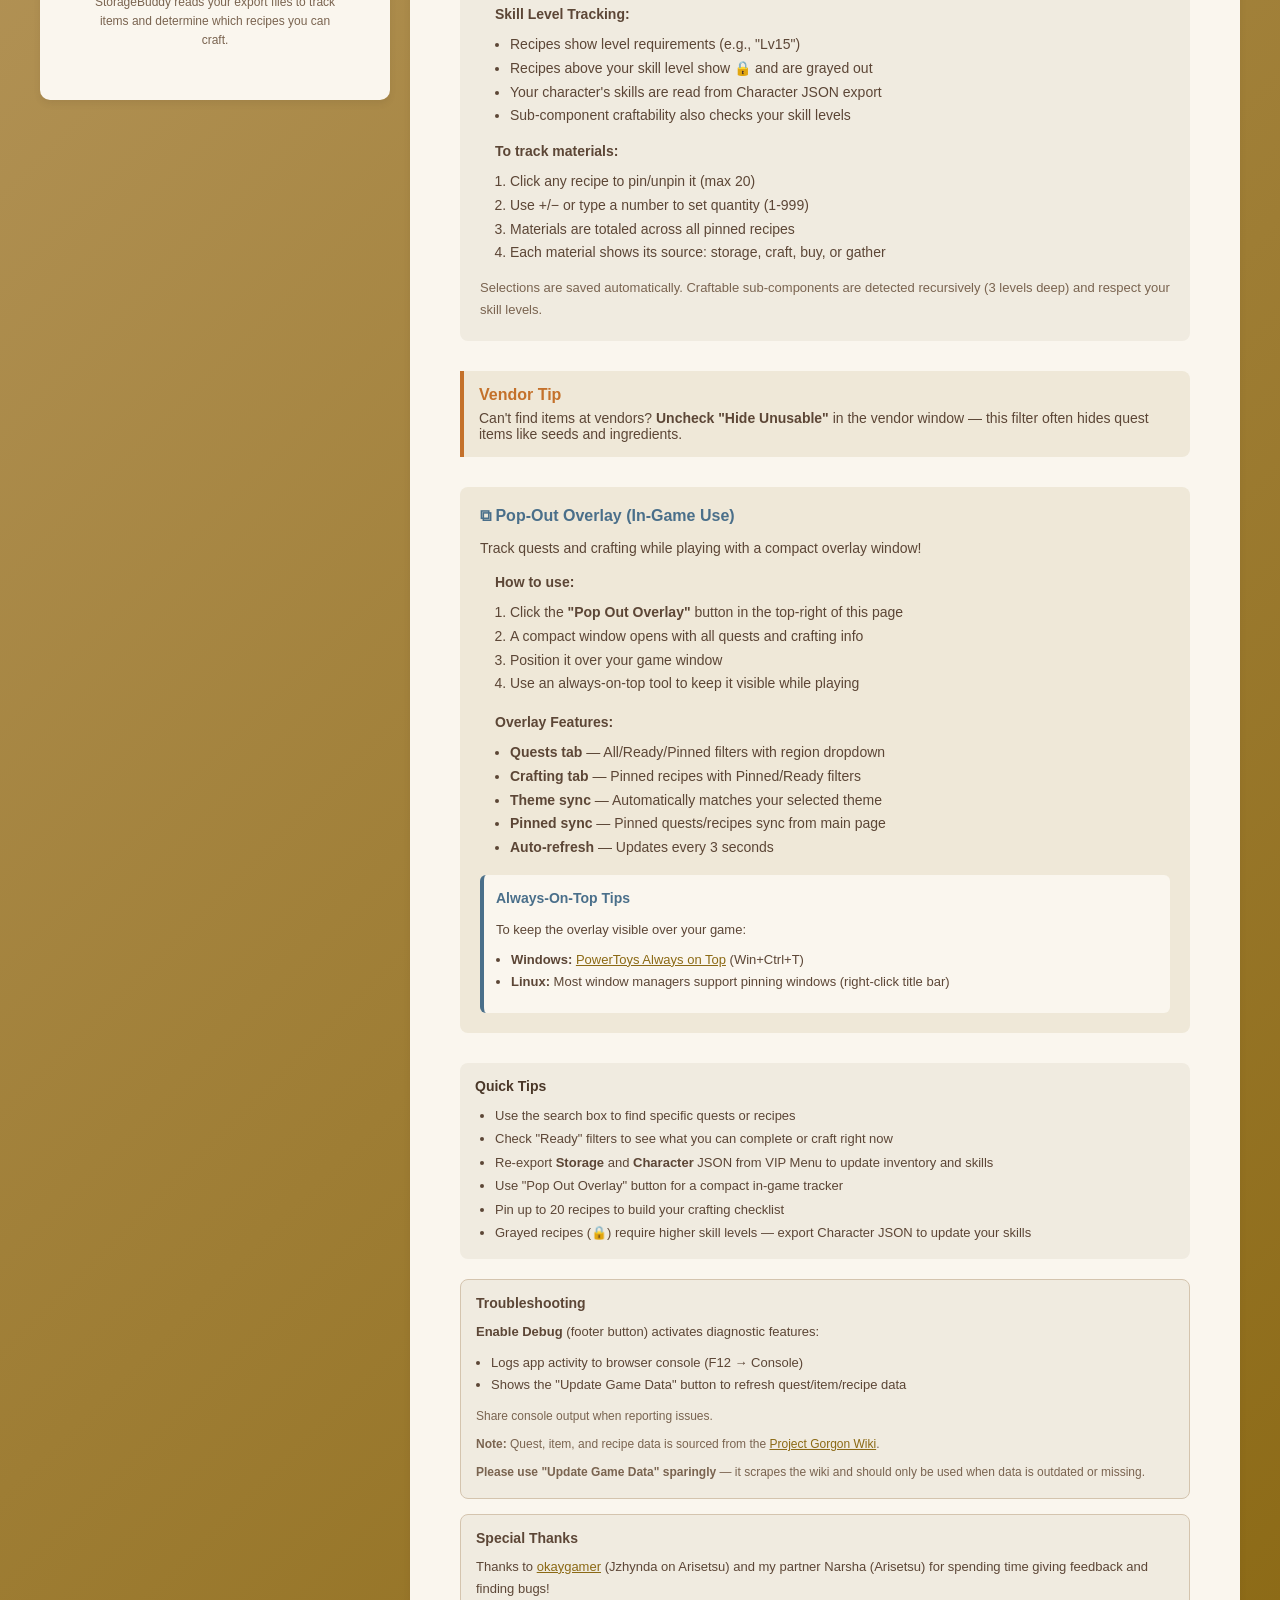
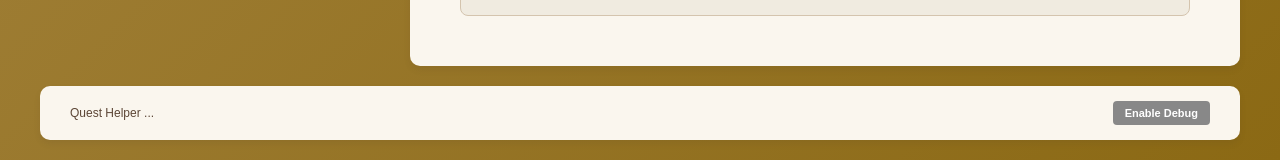
==== commit 2994e7dc: "v0.7.0: Unified overlay materials view with storage locations - Overlay crafting views now show aggr" ====
--- a/templates/index.html
+++ b/templates/index.html
@@ -368,6 +368,10 @@
 
         .quest-item.no-skill:hover {
             background: var(--bg-item-hover);
+        }
+
+        .quest-item.needs-gather {
+            border-left-color: var(--info);
         }
 
         .quest-item-name {
@@ -913,7 +917,7 @@
                                     <div style="color: var(--text-secondary);">Vendor sells item but requires more favor</div>
                                 </div>
                                 <div style="display: flex; align-items: center; margin-bottom: 8px;">
-                                    <div style="min-width: 70px; padding: 5px 8px; background: var(--accent-light); border-left: 3px solid var(--accent); border-radius: 3px; margin-right: 10px; font-weight: 600; color: var(--accent); font-size: 11px;">Blue</div>
+                                    <div style="min-width: 70px; padding: 5px 8px; background: rgba(74, 111, 138, 0.1); border-left: 3px solid var(--info); border-radius: 3px; margin-right: 10px; font-weight: 600; color: var(--info); font-size: 11px;">Blue</div>
                                     <div style="color: var(--text-secondary);">Need to gather materials</div>
                                 </div>
                                 <div style="display: flex; align-items: center;">
@@ -1720,40 +1724,40 @@
                     } else {
                         const category = categorizeMaterial(item.name, needed, totalHave);
 
-                        if (category.source === 'storage') {
-                            retrievalMethod = '✓ Have materials';
-                            methodColor = 'var(--success)';
+                        // Always show source - where to get more of this item
+                        if (category.complete) {
                             itemClass += ' complete';
-                        } else if (category.source === 'craft') {
+                        }
+                        if (category.source === 'craft') {
                             const craftInfo = category.info;
                             retrievalMethod = `🔨 Craft: ${craftInfo.recipeName} (${craftInfo.skill})`;
                             if (craftInfo.craftsNeeded > 1) {
                                 retrievalMethod += ` x${craftInfo.craftsNeeded}`;
                             }
-                            methodColor = 'var(--success)';
-                            itemClass += ' craftable';
+                            methodColor = category.complete ? 'var(--success)' : 'var(--success)';
+                            if (!category.complete) itemClass += ' craftable';
                         } else if (category.source === 'buy') {
                             const vendors = category.info;
                             const firstVendor = vendors[0];
                             const price = firstVendor.price || 0;
                             const totalCost = price * missing;
                             retrievalMethod = `🛒 Buy from ${firstVendor.vendor} (${firstVendor.location})`;
-                            if (price > 0) {
+                            if (price > 0 && missing > 0) {
                                 retrievalMethod += ` - ${missing}x ${price.toFixed(0)} = ${totalCost.toFixed(0)} councils`;
                             }
-                            methodColor = 'var(--warning)';
-                            itemClass += ' buyable';
+                            methodColor = category.complete ? 'var(--success)' : 'var(--warning)';
+                            if (!category.complete) itemClass += ' buyable';
                         } else if (category.source === 'buy_needs_favor') {
                             const vendors = category.info;
                             const firstVendor = vendors[0];
                             const requiredFavor = firstVendor.favor || 'Unknown';
                             retrievalMethod = `❤️ Need ${requiredFavor} favor with ${firstVendor.vendor} (${firstVendor.location})`;
-                            methodColor = 'var(--favor)';
-                            itemClass += ' needs-favor';
+                            methodColor = category.complete ? 'var(--success)' : 'var(--favor)';
+                            if (!category.complete) itemClass += ' needs-favor';
                         } else {
                             const wikiUrl = `https://wiki.projectgorgon.com/wiki/Special:Search?search=${encodeURIComponent(item.name)}`;
                             retrievalMethod = `🔍 Farm/Gather <a href="${wikiUrl}" target="_blank" style="color: var(--accent); text-decoration: underline; margin-left: 6px;" title="Search wiki for ${item.name}">📖 Wiki</a>`;
-                            methodColor = 'var(--accent)';
+                            methodColor = category.complete ? 'var(--success)' : 'var(--accent)';
                         }
                     }
 
@@ -2080,55 +2084,41 @@
                         // Use categorizeMaterial for smart sourcing
                         const category = categorizeMaterial(item.name, needed, totalHave);
 
-                        if (category.source === 'storage') {
-                            // Show where to retrieve items from for storage source too
-                            let retrieveFrom = [];
-                            if (item.inInventory > 0) {
-                                retrieveFrom.push(`Inventory (${item.inInventory})`);
-                            }
-                            if (item.storageLocations && Object.keys(item.storageLocations).length > 0) {
-                                for (const [location, count] of Object.entries(item.storageLocations)) {
-                                    retrieveFrom.push(`${location} (${count})`);
-                                }
-                            }
-                            if (retrieveFrom.length > 0) {
-                                retrievalMethod = `✓ Ready - retrieve from: ${retrieveFrom.join(', ')}`;
-                            } else {
-                                retrievalMethod = '✓ Have materials';
-                            }
-                            methodColor = 'var(--success)';
+                        // Always show source - where to get more of this item
+                        if (category.complete) {
                             itemClass += ' complete';
-                        } else if (category.source === 'craft') {
+                        }
+                        if (category.source === 'craft') {
                             const craftInfo = category.info;
                             retrievalMethod = `🔨 Craft: ${craftInfo.recipeName} (${craftInfo.skill})`;
                             if (craftInfo.craftsNeeded > 1) {
                                 retrievalMethod += ` x${craftInfo.craftsNeeded}`;
                             }
-                            methodColor = 'var(--success)';
-                            itemClass += ' craftable';
+                            methodColor = category.complete ? 'var(--success)' : 'var(--success)';
+                            if (!category.complete) itemClass += ' craftable';
                         } else if (category.source === 'buy') {
                             const vendors = category.info;
                             const firstVendor = vendors[0];
                             const price = firstVendor.price || 0;
                             const totalCost = price * missing;
                             retrievalMethod = `🛒 Buy from ${firstVendor.vendor} (${firstVendor.location})`;
-                            if (price > 0) {
+                            if (price > 0 && missing > 0) {
                                 retrievalMethod += ` - ${missing}x ${price.toFixed(0)} = ${totalCost.toFixed(0)} councils`;
                             }
-                            methodColor = 'var(--warning)';
-                            itemClass += ' buyable';
+                            methodColor = category.complete ? 'var(--success)' : 'var(--warning)';
+                            if (!category.complete) itemClass += ' buyable';
                         } else if (category.source === 'buy_needs_favor') {
                             const vendors = category.info;
                             const firstVendor = vendors[0];
                             const requiredFavor = firstVendor.favor || 'Unknown';
                             retrievalMethod = `❤️ Need ${requiredFavor} favor with ${firstVendor.vendor} (${firstVendor.location})`;
-                            methodColor = 'var(--favor)';
-                            itemClass += ' needs-favor';
+                            methodColor = category.complete ? 'var(--success)' : 'var(--favor)';
+                            if (!category.complete) itemClass += ' needs-favor';
                         } else {
                             // Must be gathered - add wiki link
                             const wikiUrl = `https://wiki.projectgorgon.com/wiki/Special:Search?search=${encodeURIComponent(item.name)}`;
                             retrievalMethod = `🔍 Farm/Gather <a href="${wikiUrl}" target="_blank" style="color: var(--accent); text-decoration: underline; margin-left: 6px;" title="Search wiki for ${item.name}">📖 Wiki</a>`;
-                            methodColor = 'var(--accent)';
+                            methodColor = category.complete ? 'var(--success)' : 'var(--accent)';
                         }
                     }
 
@@ -2363,8 +2353,8 @@
                     const missing = needed - have;
                     const category = categorizeMaterial(itemName, needed, have);
 
-                    if (category.source === 'storage') {
-                        // Already have (shouldn't reach here but handle it)
+                    if (category.complete) {
+                        // Already have enough
                         continue;
                     } else if (category.source === 'craft') {
                         // Can craft with available materials - still "ready"
@@ -2517,15 +2507,12 @@
 
         function categorizeMaterial(itemName, qtyNeeded, qtyHave) {
             const missing = qtyNeeded - qtyHave;
-
-            if (missing <= 0) {
-                return { source: 'storage', info: null };
-            }
-
-            // Check if craftable with current inventory
-            const craftResult = canCraftItem(itemName, missing);
+            const isComplete = missing <= 0;
+
+            // Check if craftable
+            const craftResult = canCraftItem(itemName, Math.max(1, missing));
             if (craftResult.canCraft) {
-                return { source: 'craft', info: craftResult.craftInfo };
+                return { source: 'craft', info: craftResult.craftInfo, complete: isComplete };
             }
 
             // Check if buyable from vendor (with favor check)
@@ -2533,15 +2520,15 @@
             if (favorCheck.canBuy) {
                 if (favorCheck.hasFavor) {
                     // Player has sufficient favor with at least one vendor
-                    return { source: 'buy', info: favorCheck.vendorsWithFavor };
+                    return { source: 'buy', info: favorCheck.vendorsWithFavor, complete: isComplete };
                 } else {
                     // Vendor exists but player lacks favor
-                    return { source: 'buy_needs_favor', info: favorCheck.vendors };
+                    return { source: 'buy_needs_favor', info: favorCheck.vendors, complete: isComplete };
                 }
             }
 
             // Must be gathered
-            return { source: 'gather', info: null };
+            return { source: 'gather', info: null, complete: isComplete };
         }
 
         function switchRecipeView() {
@@ -2605,7 +2592,7 @@
                                     <div style="color: var(--text-secondary);">Missing materials can be purchased from vendor</div>
                                 </div>
                                 <div style="display: flex; align-items: center; margin-bottom: 8px;">
-                                    <div style="min-width: 80px; padding: 6px 10px; background: var(--accent-light); border-left: 3px solid var(--accent); border-radius: 3px; margin-right: 10px; font-weight: 600; color: var(--accent); font-size: 11px;">Blue</div>
+                                    <div style="min-width: 80px; padding: 6px 10px; background: rgba(74, 111, 138, 0.1); border-left: 3px solid var(--info); border-radius: 3px; margin-right: 10px; font-weight: 600; color: var(--info); font-size: 11px;">Blue</div>
                                     <div style="color: var(--text-secondary);">Need to gather/farm materials</div>
                                 </div>
                                 <div style="display: flex; align-items: center;">
@@ -3228,40 +3215,42 @@
                 const missing = Math.max(0, needed - have);
                 const category = categorizeMaterial(itemName, needed, have);
 
-                // Determine retrieval method and color
+                // Determine retrieval method and color - always show source
+                const isComplete = category.complete;
                 let retrievalMethod = '';
                 let methodColor = 'var(--accent)';
 
-                if (category.source === 'storage') {
-                    retrievalMethod = '✓ Have materials';
-                    methodColor = 'var(--success)';
-                } else if (category.source === 'craft') {
+                if (category.source === 'craft') {
                     const craftInfo = category.info;
                     retrievalMethod = `🔨 Craft: ${craftInfo.recipeName} (${craftInfo.skill})`;
                     if (craftInfo.craftsNeeded > 1) {
                         retrievalMethod += ` x${craftInfo.craftsNeeded}`;
                     }
-                    methodColor = 'var(--success)';
+                    methodColor = isComplete ? 'var(--success)' : 'var(--success)';
                 } else if (category.source === 'buy') {
                     const vendors = category.info;
                     const firstVendor = vendors[0];
                     const price = firstVendor.price || 0;
-                    const totalCost = price * missing;
-                    retrievalMethod = `🛒 Buy from ${firstVendor.vendor} (${firstVendor.location})`;
-                    if (price > 0) {
-                        retrievalMethod += ` - ${missing}x ${price} = ${totalCost} councils`;
-                    }
-                    methodColor = 'var(--warning)';
+                    if (isComplete) {
+                        retrievalMethod = `🛒 Buy from ${firstVendor.vendor} (${firstVendor.location})`;
+                    } else {
+                        const totalCost = price * missing;
+                        retrievalMethod = `🛒 Buy from ${firstVendor.vendor} (${firstVendor.location})`;
+                        if (price > 0) {
+                            retrievalMethod += ` - ${missing}x ${price} = ${totalCost} councils`;
+                        }
+                    }
+                    methodColor = isComplete ? 'var(--success)' : 'var(--warning)';
                 } else if (category.source === 'buy_needs_favor') {
                     const vendors = category.info;
                     const firstVendor = vendors[0];
                     const requiredFavor = firstVendor.favor || 'Unknown';
                     retrievalMethod = `❤️ Need ${requiredFavor} favor with ${firstVendor.vendor} (${firstVendor.location})`;
-                    methodColor = 'var(--favor)';
+                    methodColor = isComplete ? 'var(--success)' : 'var(--favor)';
                 } else {
                     const wikiUrl = `https://wiki.projectgorgon.com/wiki/Special:Search?search=${encodeURIComponent(itemName)}`;
                     retrievalMethod = `🔍 Farm/Gather <a href="${wikiUrl}" target="_blank" style="color: var(--accent); text-decoration: underline; margin-left: 6px;" title="Search wiki for ${itemName}">📖 Wiki</a>`;
-                    methodColor = 'var(--accent)';
+                    methodColor = isComplete ? 'var(--success)' : 'var(--accent)';
                 }
 
                 // Location info for items in storage
@@ -3284,7 +3273,7 @@
                                 Have: ${have} / Need: ${needed}${missing > 0 ? ` | <span style="color: var(--danger);">Missing: ${missing}</span>` : ''}
                             </div>
                             ${locationInfo}
-                            ${missing > 0 ? `<div class="item-progress" style="color: ${methodColor}; font-weight: 500; margin-top: 4px;">${retrievalMethod}</div>` : ''}
+                            <div class="item-progress" style="color: ${methodColor}; font-weight: 500; margin-top: 4px;">${retrievalMethod}</div>
                         </div>
                     </div>
                 `;
@@ -3519,54 +3508,42 @@
                     }
                     methodColor = 'var(--success)';
                 } else {
-                    // Use categorizeMaterial for smart sourcing
+                    // Use categorizeMaterial for smart sourcing - always show source
                     const category = categorizeMaterial(item.display_name, needed, totalCollected);
-
-                    if (category.source === 'storage') {
-                        // Show where to retrieve items from
-                        let retrieveFrom = [];
-                        if (inInventory > 0) {
-                            retrieveFrom.push(`Inventory (${inInventory})`);
-                        }
-                        if (item.storage_locations && Object.keys(item.storage_locations).length > 0) {
-                            for (const [location, count] of Object.entries(item.storage_locations)) {
-                                retrieveFrom.push(`${location} (${count})`);
-                            }
-                        }
-                        if (retrieveFrom.length > 0) {
-                            retrievalMethod = `✓ Ready - retrieve from: ${retrieveFrom.join(', ')}`;
-                        } else {
-                            retrievalMethod = '✓ Have materials';
-                        }
-                        methodColor = 'var(--success)';
-                    } else if (category.source === 'craft') {
+                    const isComplete = category.complete;
+
+                    if (category.source === 'craft') {
                         const craftInfo = category.info;
                         retrievalMethod = `🔨 Craft: ${craftInfo.recipeName} (${craftInfo.skill})`;
                         if (craftInfo.craftsNeeded > 1) {
                             retrievalMethod += ` x${craftInfo.craftsNeeded}`;
                         }
-                        methodColor = 'var(--success)';
+                        methodColor = isComplete ? 'var(--success)' : 'var(--success)';
                     } else if (category.source === 'buy') {
                         const vendors = category.info;
                         const firstVendor = vendors[0];
                         const price = firstVendor.price || item.vendor_price || item.price || 0;
-                        const totalCost = price * missing;
-                        retrievalMethod = `🛒 Buy from ${firstVendor.vendor} (${firstVendor.location})`;
-                        if (price > 0) {
-                            retrievalMethod += ` - ${missing}x ${price.toFixed(0)} = ${totalCost.toFixed(0)} councils`;
+                        if (isComplete) {
+                            retrievalMethod = `🛒 Buy from ${firstVendor.vendor} (${firstVendor.location})`;
+                        } else {
+                            const totalCost = price * missing;
+                            retrievalMethod = `🛒 Buy from ${firstVendor.vendor} (${firstVendor.location})`;
+                            if (price > 0) {
+                                retrievalMethod += ` - ${missing}x ${price.toFixed(0)} = ${totalCost.toFixed(0)} councils`;
+                            }
                         }
-                        methodColor = 'var(--warning)';
+                        methodColor = isComplete ? 'var(--success)' : 'var(--warning)';
                     } else if (category.source === 'buy_needs_favor') {
                         const vendors = category.info;
                         const firstVendor = vendors[0];
                         const requiredFavor = firstVendor.favor || 'Unknown';
                         retrievalMethod = `❤️ Need ${requiredFavor} favor with ${firstVendor.vendor} (${firstVendor.location})`;
-                        methodColor = 'var(--favor)';
+                        methodColor = isComplete ? 'var(--success)' : 'var(--favor)';
                     } else {
                         // Must be gathered - add wiki link
                         const wikiUrl = `https://wiki.projectgorgon.com/wiki/Special:Search?search=${encodeURIComponent(item.display_name)}`;
                         retrievalMethod = `🔍 Farm/Gather <a href="${wikiUrl}" target="_blank" style="color: var(--accent); text-decoration: underline; margin-left: 6px;" title="Search wiki for ${item.display_name}">📖 Wiki</a>`;
-                        methodColor = 'var(--accent)';
+                        methodColor = isComplete ? 'var(--success)' : 'var(--accent)';
                     }
                 }
 
@@ -3747,6 +3724,7 @@
                     else if (isCraftable) classes.push('craftable');
                     else if (isBuyable) classes.push('buyable');
                     else if (needsFavor) classes.push('needs-favor');
+                    else classes.push('needs-gather'); // Default: needs materials gathered
 
                     // Build skill badge
                     let skillBadge = '';
@@ -3759,7 +3737,7 @@
                     html += `
                         <div class="${classes.join(' ')}"
                              onclick="toggleRecipeSelection('${recipe.id}')">
-                            <div class="quest-item-name">${recipe.name}${skillBadge}</div>
+                            <div class="quest-item-name">${isSelected ? '📌 ' : ''}${recipe.name}${skillBadge}</div>
                             <div class="quest-item-location">${recipe.ingredients.length} ingredients</div>
                         </div>
                     `;
@@ -3856,7 +3834,7 @@
                             <div>Vendor sells item but requires more favor</div>
                         </div>
                         <div style="display: flex; align-items: center; margin-bottom: 10px;">
-                            <div style="min-width: 120px; padding: 8px 12px; background: var(--accent-light); border-left: 4px solid var(--accent); border-radius: 4px; margin-right: 12px; font-weight: 600; color: var(--accent);">Blue</div>
+                            <div style="min-width: 120px; padding: 8px 12px; background: rgba(74, 111, 138, 0.1); border-left: 4px solid var(--info); border-radius: 4px; margin-right: 12px; font-weight: 600; color: var(--info);">Blue</div>
                             <div>Need to gather/farm items (not vendor-purchasable)</div>
                         </div>
                         <div style="display: flex; align-items: center; margin-bottom: 10px;">
@@ -4111,6 +4089,15 @@
                             <p style="margin: 0 0 8px 0; color: var(--text-muted); font-size: 12px;"><strong>Note:</strong> Quest, item, and recipe data is sourced from the <a href="https://wiki.projectgorgon.com" target="_blank" style="color: var(--accent);">Project Gorgon Wiki</a>.</p>
                             <p style="margin: 0; color: var(--text-muted); font-size: 12px;"><strong>Please use "Update Game Data" sparingly</strong> — it scrapes the wiki and should only be used when data is outdated or missing.</p>
                         </div>
+                    </div>
+
+                    <!-- Special Thanks Section -->
+                    <div style="padding: 15px; background: var(--bg-item); border: 1px solid var(--border-color); border-radius: 8px; margin-top: 15px;">
+                        <h3 style="color: var(--text-secondary); margin-bottom: 10px; font-size: 14px;">Special Thanks</h3>
+                        <p style="font-size: 13px; color: var(--text-secondary); line-height: 1.7; margin: 0;">
+                            Thanks to <a href="https://www.youtube.com/@okaygamer" target="_blank" style="color: var(--accent);">okaygamer</a> (Jzhynda on Arisetsu)
+                            and my partner Narsha (Arisetsu) for spending time giving feedback and finding bugs!
+                        </p>
                     </div>
                 </div>
             `;
@@ -4155,7 +4142,7 @@
                                     <div style="color: var(--text-secondary);">Vendor sells item but requires more favor</div>
                                 </div>
                                 <div style="display: flex; align-items: center; margin-bottom: 8px;">
-                                    <div style="min-width: 70px; padding: 5px 8px; background: var(--accent-light); border-left: 3px solid var(--accent); border-radius: 3px; margin-right: 10px; font-weight: 600; color: var(--accent); font-size: 11px;">Blue</div>
+                                    <div style="min-width: 70px; padding: 5px 8px; background: rgba(74, 111, 138, 0.1); border-left: 3px solid var(--info); border-radius: 3px; margin-right: 10px; font-weight: 600; color: var(--info); font-size: 11px;">Blue</div>
                                     <div style="color: var(--text-secondary);">Need to gather materials</div>
                                 </div>
                                 <div style="display: flex; align-items: center;">
@@ -4313,59 +4300,47 @@
                     locationInfo += `</div>`;
                 }
 
-                // Determine retrieval method using enhanced categorization
+                // Determine retrieval method using enhanced categorization - always show source
                 const category = categorizeMaterial(material.name, needed, totalOwned);
+                const isComplete = category.complete;
                 let retrievalMethod = '';
                 let methodColor = 'var(--text-muted)';
 
-                if (category.source === 'storage') {
-                    // Show where to retrieve items from
-                    let retrieveFrom = [];
-                    if (inInventory > 0) {
-                        retrieveFrom.push(`Inventory (${inInventory})`);
-                    }
-                    if (storageLocations && Object.keys(storageLocations).length > 0) {
-                        for (const [location, count] of Object.entries(storageLocations)) {
-                            retrieveFrom.push(`${location} (${count})`);
-                        }
-                    }
-                    if (retrieveFrom.length > 0) {
-                        retrievalMethod = `✓ Ready - retrieve from: ${retrieveFrom.join(', ')}`;
-                    } else {
-                        retrievalMethod = '✓ Have materials';
-                    }
-                    methodColor = 'var(--success)';
-                } else if (category.source === 'craft') {
+                if (category.source === 'craft') {
                     // Item can be crafted with available materials
                     const craftInfo = category.info;
                     retrievalMethod = `🔨 Craft: ${craftInfo.recipeName} (${craftInfo.skill})`;
                     if (craftInfo.craftsNeeded > 1) {
                         retrievalMethod += ` x${craftInfo.craftsNeeded}`;
                     }
-                    methodColor = 'var(--success)'; // Green - ready to make
+                    methodColor = isComplete ? 'var(--success)' : 'var(--success)';
                 } else if (category.source === 'buy') {
                     // Item can be bought from vendor - show vendor info with price
                     const vendors = category.info;
                     const firstVendor = vendors[0];
                     const price = firstVendor.price || 0;
-                    const totalCost = price * missing;
-                    retrievalMethod = `🛒 Buy from ${firstVendor.vendor} (${firstVendor.location})`;
-                    if (price > 0) {
-                        retrievalMethod += ` - ${missing}x ${price} = ${totalCost} councils`;
-                    }
-                    methodColor = 'var(--warning)'; // Orange
+                    if (isComplete) {
+                        retrievalMethod = `🛒 Buy from ${firstVendor.vendor} (${firstVendor.location})`;
+                    } else {
+                        const totalCost = price * missing;
+                        retrievalMethod = `🛒 Buy from ${firstVendor.vendor} (${firstVendor.location})`;
+                        if (price > 0) {
+                            retrievalMethod += ` - ${missing}x ${price} = ${totalCost} councils`;
+                        }
+                    }
+                    methodColor = isComplete ? 'var(--success)' : 'var(--warning)';
                 } else if (category.source === 'buy_needs_favor') {
                     // Item can be bought but requires more favor
                     const vendors = category.info;
                     const firstVendor = vendors[0];
                     const requiredFavor = firstVendor.favor || 'Unknown';
                     retrievalMethod = `❤️ Need ${requiredFavor} favor with ${firstVendor.vendor} (${firstVendor.location})`;
-                    methodColor = 'var(--favor)'; // Purple
+                    methodColor = isComplete ? 'var(--success)' : 'var(--favor)';
                 } else {
                     // Must be gathered - add wiki link
                     const wikiUrl = `https://wiki.projectgorgon.com/wiki/Special:Search?search=${encodeURIComponent(material.name)}`;
                     retrievalMethod = `🔍 Farm/Gather <a href="${wikiUrl}" target="_blank" style="color: var(--accent); text-decoration: underline; margin-left: 6px;" title="Search wiki for ${material.name}">📖 Wiki</a>`;
-                    methodColor = 'var(--accent)'; // Blue for gather
+                    methodColor = isComplete ? 'var(--success)' : 'var(--accent)';
                 }
 
                 // Show matched items for keyword-based ingredients
@@ -4396,7 +4371,7 @@
 
                 // Progress text like Ready Quests: "have/need"
                 const progressText = `${totalOwned}/${needed}`;
-                const isComplete = missing === 0;
+                // isComplete already defined above from category.complete
 
                 html += `
                     <div class="checklist-item" style="padding: 12px 16px; margin-bottom: 8px; background: var(--bg-card); border-radius: 6px;">
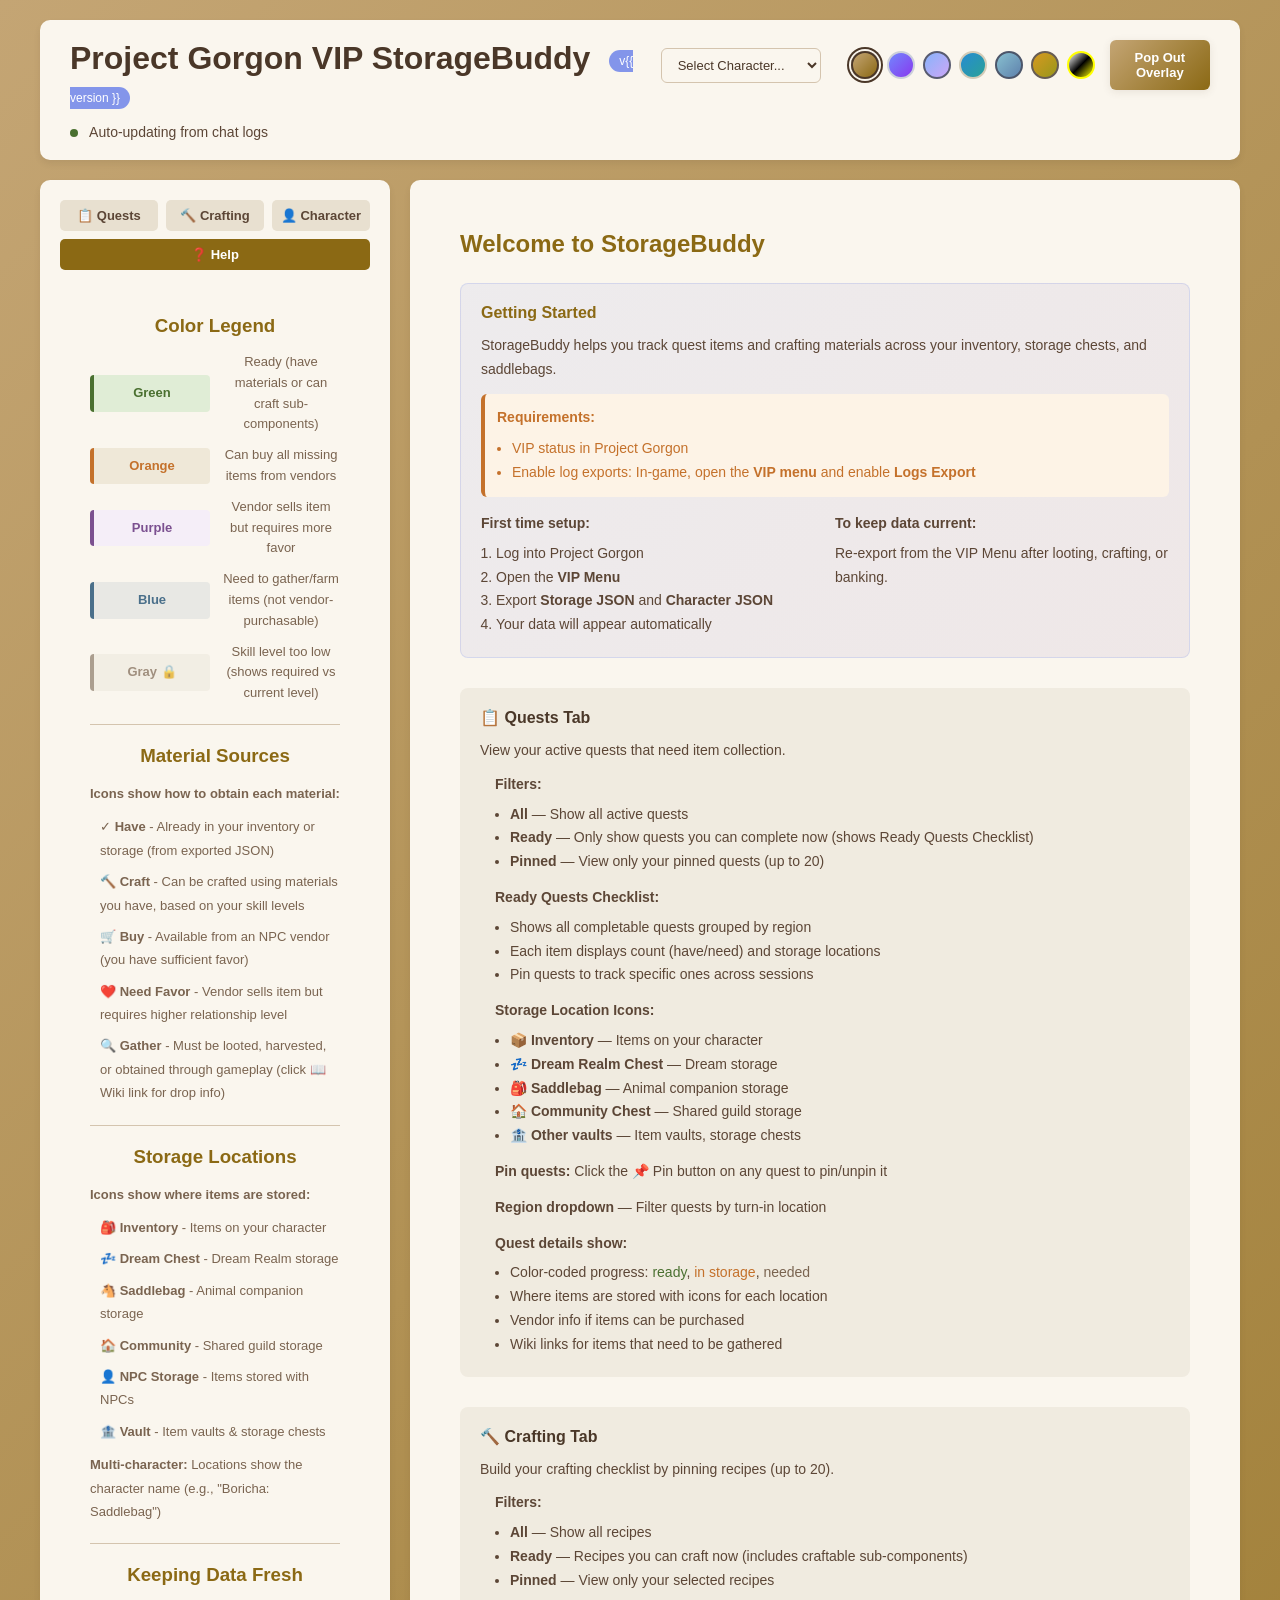
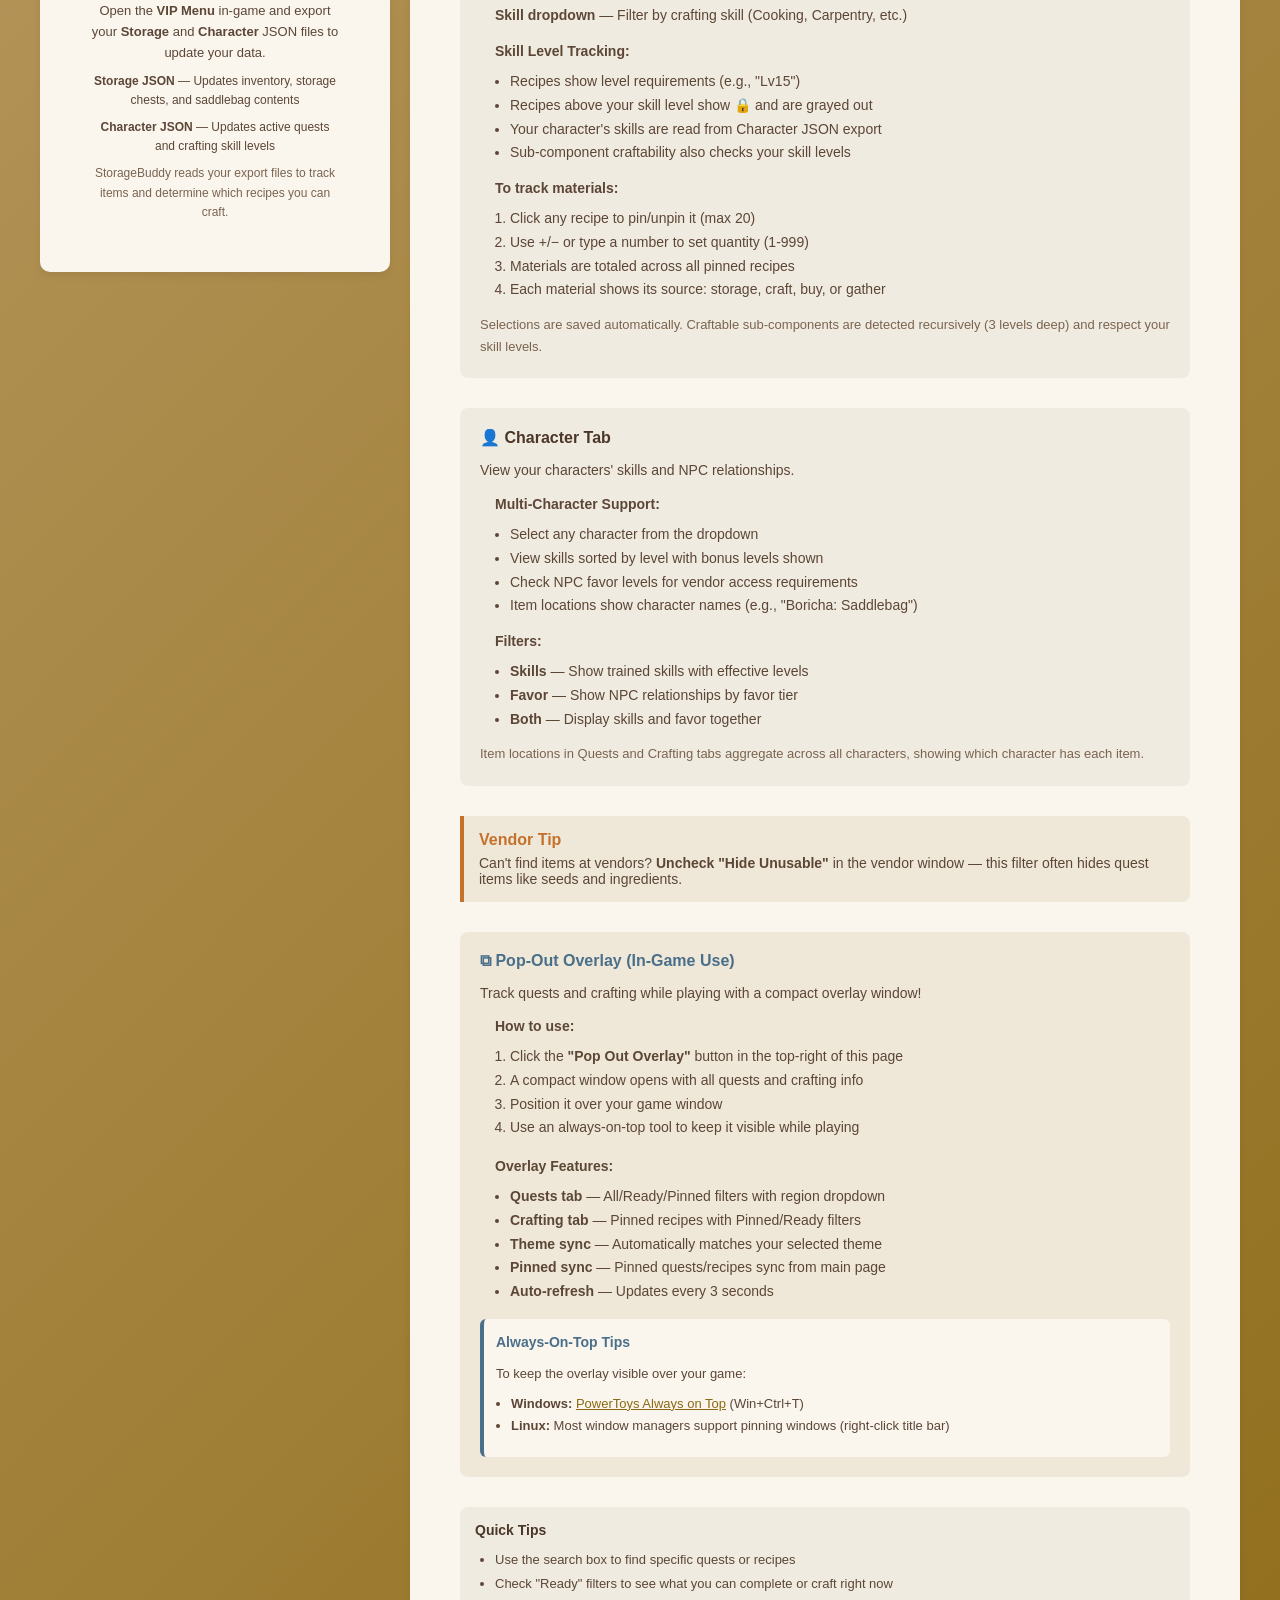
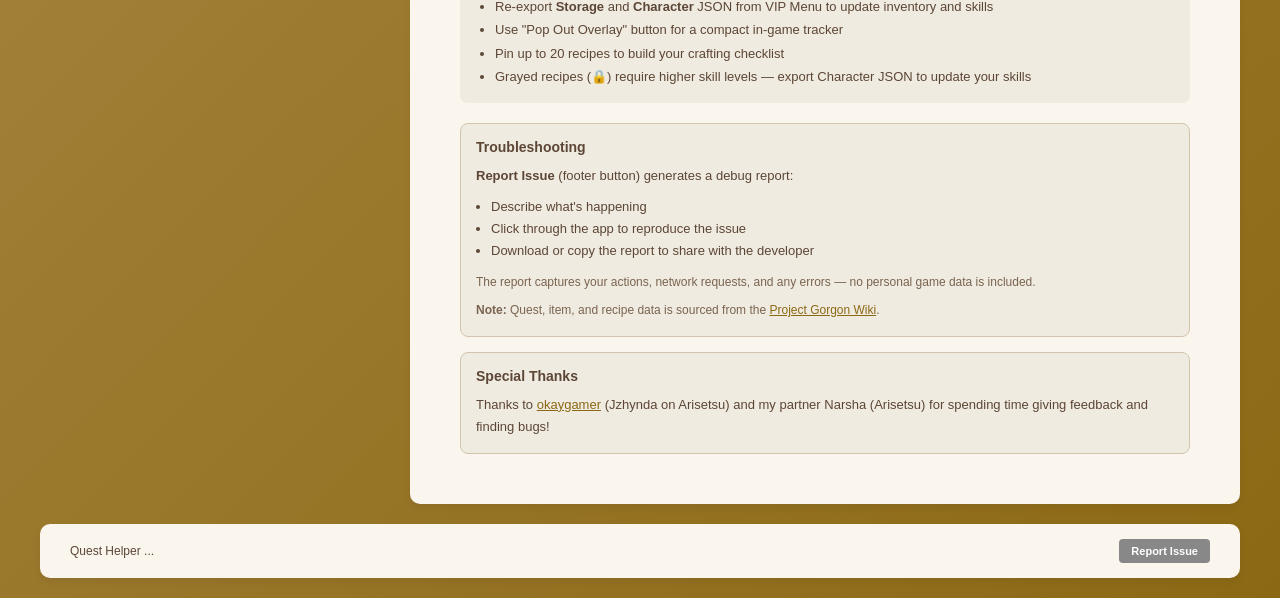
==== commit a8f95dcb: "v0.7.2: Multi-character overlay support and API fixes - Add character selection sync between main pa" ====
--- a/templates/index.html
+++ b/templates/index.html
@@ -151,6 +151,28 @@
         .overlay-btn:hover {
             transform: translateY(-1px);
             box-shadow: 0 4px 12px var(--shadow);
+        }
+
+        /* Header Character Select */
+        .header-character-select {
+            padding: 8px 12px;
+            background: var(--bg-input);
+            color: var(--text-primary);
+            border: 1px solid var(--border-color);
+            border-radius: 6px;
+            font-size: 13px;
+            cursor: pointer;
+            min-width: 160px;
+        }
+
+        .header-character-select:hover {
+            border-color: var(--accent);
+        }
+
+        .header-character-select:focus {
+            outline: none;
+            border-color: var(--accent);
+            box-shadow: 0 0 0 3px var(--focus-ring);
         }
 
         /* Theme Toggle Buttons */
@@ -608,6 +630,9 @@
                     </p>
                 </div>
                 <div style="display: flex; align-items: center; gap: 15px;">
+                    <select id="characterSelect" class="header-character-select" onchange="selectCharacter()">
+                        <option value="">Select Character...</option>
+                    </select>
                     <div class="theme-toggle" title="Select theme">
                         <button class="theme-btn active" data-theme="sepia" onclick="setTheme('sepia')" title="Sepia Wood"></button>
                         <button class="theme-btn" data-theme="ctp-latte" onclick="setTheme('ctp-latte')" title="Catppuccin Latte"></button>
@@ -651,12 +676,6 @@
                        placeholder="Search skills or NPCs..."
                        style="display: none;">
 
-                <select class="search-box" id="characterFilter" style="display: none;" onchange="switchCharacterView()">
-                    <option value="skills">Skills</option>
-                    <option value="favor">NPC Favor</option>
-                    <option value="both">Both</option>
-                </select>
-
                 <select class="search-box" id="questFilter" style="display: none;" onchange="switchQuestView()">
                     <option value="all">All Quests</option>
                     <option value="ready">Ready</option>
@@ -703,14 +722,116 @@
                 <span id="logFileInfo" style="margin-left: 10px; opacity: 0.7;"></span>
             </div>
             <div style="display: flex; gap: 8px; align-items: center;">
-                <button class="update-btn" id="updateBtn" onclick="updateGameData()" style="display: none;">
-                    Update Game Data
-                </button>
-                <button class="update-btn" id="debugBtn" onclick="toggleDebugMode()" style="background: #888;">
-                    Enable Debug
+                <button class="update-btn" id="debugBtn" onclick="openDebugWizard()" style="background: #888;">
+                    Report Issue
                 </button>
             </div>
         </footer>
+    </div>
+
+    <!-- Debug Recording Floating Indicator (visible during recording) -->
+    <div id="debugRecordingIndicator" style="display: none; position: fixed; bottom: 20px; right: 20px; z-index: 99998; cursor: pointer;" onclick="showDebugWizardStep2()">
+        <div style="background: var(--danger); color: var(--text-on-accent); padding: 12px 20px; border-radius: 30px; box-shadow: 0 4px 20px rgba(0,0,0,0.4); display: flex; align-items: center; gap: 10px; font-weight: 600; animation: pulse 2s infinite; border: 2px solid var(--border-color);">
+            <span style="width: 12px; height: 12px; background: var(--text-on-accent); border-radius: 50%; animation: blink 1s infinite;"></span>
+            Recording... (<span id="debugFloatingEventCount">0</span> events)
+            <span style="font-size: 12px; opacity: 0.9;">Click when done</span>
+        </div>
+    </div>
+
+    <style>
+        @keyframes pulse {
+            0%, 100% { transform: scale(1); }
+            50% { transform: scale(1.02); }
+        }
+        @keyframes blink {
+            0%, 100% { opacity: 1; }
+            50% { opacity: 0.3; }
+        }
+    </style>
+
+    <!-- Debug Report Wizard Modal -->
+    <div id="debugWizardModal" style="display: none; position: fixed; top: 0; left: 0; width: 100vw; height: 100vh; background: rgba(0,0,0,0.92); z-index: 99999; overflow: auto;">
+        <div style="min-height: 100%; display: flex; justify-content: center; align-items: center; padding: 20px; box-sizing: border-box;">
+            <div style="background: var(--bg-card); border-radius: 12px; max-width: 500px; width: 100%; max-height: 90vh; overflow-y: auto; box-shadow: 0 8px 32px rgba(0,0,0,0.8); border: 2px solid var(--border-color);">
+            <!-- Step 1: Describe Issue -->
+            <div id="debugStep1" class="debug-step">
+                <div style="padding: 20px; border-bottom: 1px solid var(--border-color);">
+                    <h2 style="margin: 0; color: var(--text-primary); font-size: 18px;">Report an Issue</h2>
+                    <p style="margin: 8px 0 0; color: var(--text-muted); font-size: 13px;">Step 1 of 3: Describe the problem</p>
+                </div>
+                <div style="padding: 20px;">
+                    <label style="display: block; margin-bottom: 8px; color: var(--text-primary); font-weight: 500;">What's happening?</label>
+                    <textarea id="debugIssueInput" placeholder="Example: When I click on a quest in the Ready filter, the items show wrong counts..." style="width: 100%; height: 100px; padding: 12px; border: 1px solid var(--border-color); border-radius: 6px; background: var(--bg-card); color: var(--text-primary); font-family: inherit; font-size: 14px; resize: vertical; box-sizing: border-box;"></textarea>
+                    <p style="margin: 12px 0 0; color: var(--text-muted); font-size: 12px;">Be as specific as possible. What did you expect vs what actually happened?</p>
+                </div>
+                <div style="padding: 16px 20px; border-top: 1px solid var(--border-color); display: flex; justify-content: space-between;">
+                    <button onclick="closeDebugWizard()" style="padding: 10px 20px; border: 1px solid var(--border-color); border-radius: 6px; background: transparent; color: var(--text-primary); cursor: pointer;">Cancel</button>
+                    <button onclick="debugWizardNext(1)" style="padding: 10px 20px; border: none; border-radius: 6px; background: var(--accent); color: white; cursor: pointer; font-weight: 500;">Next: Reproduce Issue</button>
+                </div>
+            </div>
+
+            <!-- Step 2: Reproduce Issue -->
+            <div id="debugStep2" class="debug-step" style="display: none;">
+                <div style="padding: 20px; border-bottom: 1px solid var(--border-color);">
+                    <h2 style="margin: 0; color: var(--text-primary); font-size: 18px;">Reproduce the Issue</h2>
+                    <p style="margin: 8px 0 0; color: var(--text-muted); font-size: 13px;">Step 2 of 3: Show us what's wrong</p>
+                </div>
+                <div style="padding: 20px;">
+                    <div style="background: var(--bg-item); border-radius: 8px; padding: 16px; margin-bottom: 16px; border: 1px solid var(--border-color);">
+                        <div style="display: flex; align-items: center; gap: 12px; margin-bottom: 12px;">
+                            <span style="font-size: 24px;">🔴</span>
+                            <div>
+                                <div style="color: var(--danger); font-weight: 600;">Recording Active</div>
+                                <div style="color: var(--text-muted); font-size: 12px;">Events captured: <span id="debugEventCount">0</span></div>
+                            </div>
+                        </div>
+                        <p style="margin: 0; color: var(--text-primary); font-size: 14px; line-height: 1.5;">
+                            <strong>Now click through to where you see the problem.</strong><br>
+                            Navigate to the tab, filter, or item that shows the issue. Your actions are being recorded.
+                        </p>
+                    </div>
+                    <div style="background: var(--accent-light); border-radius: 6px; padding: 12px; border-left: 3px solid var(--accent);">
+                        <p style="margin: 0; color: var(--text-primary); font-size: 13px;">
+                            <strong>Tip:</strong> Try to reproduce the exact steps that cause the problem. Click the same buttons/items you normally would.
+                        </p>
+                    </div>
+                </div>
+                <div style="padding: 16px 20px; border-top: 1px solid var(--border-color); display: flex; justify-content: space-between;">
+                    <button onclick="debugWizardBack(2)" style="padding: 10px 20px; border: 1px solid var(--border-color); border-radius: 6px; background: var(--bg-item); color: var(--text-primary); cursor: pointer;">Back</button>
+                    <button onclick="debugWizardNext(2)" style="padding: 10px 20px; border: none; border-radius: 6px; background: var(--success); color: var(--text-on-accent); cursor: pointer; font-weight: 500;">Done - Generate Report</button>
+                </div>
+            </div>
+
+            <!-- Step 3: Download Report -->
+            <div id="debugStep3" class="debug-step" style="display: none;">
+                <div style="padding: 20px; border-bottom: 1px solid var(--border-color);">
+                    <h2 style="margin: 0; color: var(--text-primary); font-size: 18px;">Your Debug Report</h2>
+                    <p style="margin: 8px 0 0; color: var(--text-muted); font-size: 13px;">Step 3 of 3: Save and share</p>
+                </div>
+                <div style="padding: 20px;">
+                    <div style="background: var(--success); background: linear-gradient(135deg, var(--success), #2d8659); border-radius: 8px; padding: 16px; margin-bottom: 16px; text-align: center;">
+                        <span style="font-size: 32px;">✅</span>
+                        <div style="color: white; font-weight: 600; margin-top: 8px;">Report Generated!</div>
+                    </div>
+                    <p style="color: var(--text-primary); font-size: 14px; line-height: 1.5; margin-bottom: 16px;">
+                        Your debug report has been created. Download it and share with the developer to help diagnose your issue.
+                    </p>
+                    <button onclick="downloadDebugReport()" style="width: 100%; padding: 14px; border: none; border-radius: 8px; background: var(--accent); color: white; cursor: pointer; font-weight: 600; font-size: 15px; margin-bottom: 12px;">
+                        📥 Download Debug Report
+                    </button>
+                    <button onclick="copyDebugReport()" style="width: 100%; padding: 12px; border: 1px solid var(--border-color); border-radius: 8px; background: transparent; color: var(--text-primary); cursor: pointer; font-size: 14px;">
+                        📋 Copy to Clipboard
+                    </button>
+                    <p style="margin: 16px 0 0; color: var(--text-muted); font-size: 12px; text-align: center;">
+                        The report contains app state and your actions. No personal game data is included.
+                    </p>
+                </div>
+                <div style="padding: 16px 20px; border-top: 1px solid var(--border-color); display: flex; justify-content: center;">
+                    <button onclick="closeDebugWizard()" style="padding: 10px 24px; border: none; border-radius: 6px; background: var(--bg-card); color: var(--text-primary); cursor: pointer;">Close</button>
+                </div>
+            </div>
+            </div>
+        </div>
     </div>
 
     <script>
@@ -732,6 +853,64 @@
 
         // Load theme immediately to prevent flash
         loadTheme();
+
+        // =============================================================================
+        // MATERIAL RENDERING ARCHITECTURE
+        // =============================================================================
+        // The audit report flagged similar material rendering code appearing in 5+ places.
+        // This is INTENTIONAL because each view has different layout and data requirements:
+        //
+        // 1. Ready Quests View: Items grouped by location, shows quest completion status
+        // 2. Pinned Quests View: Aggregates items across multiple quests, shows quest names
+        // 3. Single Quest Detail: Detailed view with checklist-style layout
+        // 4. Crafting Materials: Shows recipe-specific materials with craft counts
+        // 5. Shopping Cart: Buy-only focus with vendor and price info
+        //
+        // The CORE LOGIC is centralized in these utility functions:
+        // - getStorageIcon(location): Consistent icons for storage locations
+        // - categorizeMaterial(name, needed, have): Determines source (craft/buy/gather)
+        //   with memoization for performance
+        //
+        // The HTML templates remain view-specific because:
+        // - Different column layouts (2-col vs 3-col vs checklist)
+        // - Different grouping (by location, by quest, by recipe)
+        // - Different metadata shown (quest names, prices, craft counts)
+        // - Abstracting would require complex config objects, reducing maintainability
+        //
+        // If adding a new view, copy an existing pattern and use the utility functions.
+        // =============================================================================
+
+        // Utility function to get storage location icon
+        // Handles new format "CharName:Location" as well as legacy "Location"
+        function getStorageIcon(location) {
+            // Extract the actual storage location (after colon if present)
+            const actualLoc = location.includes(':') ? location.split(':')[1] : location;
+            const loc = actualLoc.toLowerCase();
+            if (loc.includes('inventory')) return '🎒';
+            if (loc.includes('dream')) return '💤';
+            if (loc.includes('saddlebag')) return '🐴';
+            if (loc.includes('community')) return '🏠';
+            if (loc.includes('npc_')) return '👤';
+            return '🏦';
+        }
+
+        // Format storage location for display, showing character name if multi-character
+        // "Boricha:Saddlebag" -> "Boricha - Saddlebag"
+        // "Saddlebag" -> "Saddlebag" (legacy format)
+        function formatStorageLocation(location) {
+            if (location.includes(':')) {
+                const [charName, storageLoc] = location.split(':');
+                // Format NPC storage names more nicely
+                let displayLoc = storageLoc;
+                if (storageLoc.startsWith('NPC_')) {
+                    displayLoc = storageLoc.replace('NPC_', '') + ' (NPC)';
+                } else if (storageLoc === 'Inventory') {
+                    displayLoc = 'Inventory';
+                }
+                return `${charName}: ${displayLoc}`;
+            }
+            return location;
+        }
 
         let currentTab = 'help';
         let currentQuestView = 'all';
@@ -744,6 +923,13 @@
         let completableQuestSet = new Set();
         let purchasableQuestSet = new Set();
         let needsFavorQuestSet = new Set();
+
+        // AbortController for cancelling pending fetch requests on tab switch
+        let currentAbortController = null;
+
+        // Cached DOM element references (populated on DOMContentLoaded)
+        const DOM = {};
+
         // Pinned quests: Set of quest internal names
         let pinnedQuests = new Set(JSON.parse(localStorage.getItem('pinnedQuests') || '[]'));
         const MAX_PINNED_QUESTS = 20;
@@ -770,21 +956,58 @@
         let favorLevels = []; // Ordered list of favor levels for comparison
         let itemKeywords = {}; // Keyword -> list of item names (e.g., "Bone" -> ["Femur", "Rib Bone", ...])
         let characterData = {}; // Full character data including skills, favor, character name
-        let currentCharacterView = 'skills'; // 'skills', 'favor', or 'both'
+        let allCharacters = []; // List of all available characters
+        let selectedCharacterName = null; // Currently selected character name
         let vendorItems = {}; // Item name -> vendor info (for checking if items can be bought)
         let debugMode = false; // Debug mode state
-
-        // Initialize tab based on currentTab value
+        let debugEventLog = []; // Captured events during debug session
+        let debugNetworkLog = []; // Captured network requests during debug session
+        let debugConsoleErrors = []; // Captured console errors during debug session
+        let debugSessionStart = null; // When debug session started
+        let debugIssueDescription = ''; // User's description of the issue
+        const DEBUG_MAX_EVENTS = 500; // Max events to keep in buffer
+        const DEBUG_MAX_NETWORK = 100; // Max network requests to keep
+        const DEBUG_MAX_CONSOLE_ERRORS = 50; // Max console errors to keep
+
+        // =============================================================================
+        // CRAFTABILITY CACHING STRATEGY
+        // =============================================================================
+        // The audit report flagged "Craftability Check O(n³) Complexity".
+        // Actual complexity is O(n*k) where n=recipes, k=ingredients/recipe (~1-5).
+        //
+        // Memoization is handled at the categorizeMaterial() layer:
+        // - Cache key: "itemName:qtyNeeded:qtyHave"
+        // - Cache cleared on inventory changes (loadPlayerInventory)
+        // - This covers repeated calls to canCraftItem() and checkVendorFavor()
+        //
+        // Additional caching on canCraftItem() is impractical because:
+        // - It uses a "visited" set for cycle detection during recursive calls
+        // - Results depend on current inventory state (changes frequently)
+        // - The memoization at categorizeMaterial() already prevents redundant work
+        //
+        // If performance becomes an issue, consider:
+        // 1. Debouncing checkRecipeCraftability() calls
+        // 2. Moving craftability checks to a Web Worker
+        // 3. Server-side pre-computation of recipe dependencies
+        // =============================================================================
+        let _categorizeMaterialCache = new Map();
+
+        // Debounced localStorage save for recipeQuantities (prevents excessive writes)
+        let _recipeQuantitiesSaveTimer = null;
+        function saveRecipeQuantitiesDebounced() {
+            if (_recipeQuantitiesSaveTimer) {
+                clearTimeout(_recipeQuantitiesSaveTimer);
+            }
+            _recipeQuantitiesSaveTimer = setTimeout(() => {
+                localStorage.setItem('recipeQuantities', JSON.stringify(recipeQuantities));
+                _recipeQuantitiesSaveTimer = null;
+            }, 300);
+        }
+
+        // Initialize tab based on currentTab value (uses cached DOM elements)
         function initializeTab() {
-            const questSearchBox = document.getElementById('questSearchBox');
-            const craftingSearchBox = document.getElementById('craftingSearchBox');
-            const regionFilter = document.getElementById('regionFilter');
-            const skillFilter = document.getElementById('skillFilter');
-            const questFilter = document.getElementById('questFilter');
-            const recipeFilter = document.getElementById('recipeFilter');
-
             // Set correct tab button as active
-            document.querySelectorAll('.tab-btn').forEach(btn => {
+            DOM.tabButtons.forEach(btn => {
                 btn.classList.remove('active');
                 if (btn.textContent.toLowerCase().includes(currentTab)) {
                     btn.classList.add('active');
@@ -792,22 +1015,22 @@
             });
 
             if (currentTab === 'quests') {
-                questSearchBox.style.display = 'block';
-                craftingSearchBox.style.display = 'none';
-                questFilter.style.display = 'flex';
-                recipeFilter.style.display = 'none';
-                regionFilter.style.display = 'block';
-                skillFilter.style.display = 'none';
+                DOM.questSearchBox.style.display = 'block';
+                DOM.craftingSearchBox.style.display = 'none';
+                DOM.questFilter.style.display = 'flex';
+                DOM.recipeFilter.style.display = 'none';
+                DOM.regionFilter.style.display = 'block';
+                DOM.skillFilter.style.display = 'none';
                 loadActiveQuests().then(() => {
                     switchQuestView();
                 });
             } else if (currentTab === 'crafting') {
-                questSearchBox.style.display = 'none';
-                craftingSearchBox.style.display = 'block';
-                questFilter.style.display = 'none';
-                recipeFilter.style.display = 'flex';
-                regionFilter.style.display = 'none';
-                skillFilter.style.display = 'block';
+                DOM.questSearchBox.style.display = 'none';
+                DOM.craftingSearchBox.style.display = 'block';
+                DOM.questFilter.style.display = 'none';
+                DOM.recipeFilter.style.display = 'flex';
+                DOM.regionFilter.style.display = 'none';
+                DOM.skillFilter.style.display = 'block';
                 loadCraftingRecipes().then(() => {
                     // Restore shopping list if recipes are selected
                     if (Object.keys(recipeQuantities).length > 0) {
@@ -815,22 +1038,96 @@
                     }
                 });
             } else if (currentTab === 'help') {
-                questSearchBox.style.display = 'none';
-                craftingSearchBox.style.display = 'none';
-                questFilter.style.display = 'none';
-                recipeFilter.style.display = 'none';
-                regionFilter.style.display = 'none';
-                skillFilter.style.display = 'none';
+                DOM.questSearchBox.style.display = 'none';
+                DOM.craftingSearchBox.style.display = 'none';
+                DOM.questFilter.style.display = 'none';
+                DOM.recipeFilter.style.display = 'none';
+                DOM.regionFilter.style.display = 'none';
+                DOM.skillFilter.style.display = 'none';
                 showHelp();
             }
+        }
+
+        // Helper: cancelable fetch that respects currentAbortController
+        function cancelableFetch(url, options = {}) {
+            // Cancel any pending requests
+            if (currentAbortController) {
+                currentAbortController.abort();
+            }
+            currentAbortController = new AbortController();
+
+            const startTime = performance.now();
+            const method = options.method || 'GET';
+
+            return fetch(url, { ...options, signal: currentAbortController.signal })
+                .then(response => {
+                    // Log network request during debug mode
+                    if (debugMode) {
+                        const duration = Math.round(performance.now() - startTime);
+                        debugNetworkLog.push({
+                            timestamp: new Date().toISOString(),
+                            url: url,
+                            method: method,
+                            status: response.status,
+                            statusText: response.statusText,
+                            duration: duration,
+                            ok: response.ok
+                        });
+                        // Keep bounded
+                        if (debugNetworkLog.length > DEBUG_MAX_NETWORK) {
+                            debugNetworkLog.shift();
+                        }
+                    }
+                    return response;
+                })
+                .catch(error => {
+                    // Log failed requests during debug mode
+                    if (debugMode && error.name !== 'AbortError') {
+                        const duration = Math.round(performance.now() - startTime);
+                        debugNetworkLog.push({
+                            timestamp: new Date().toISOString(),
+                            url: url,
+                            method: method,
+                            status: 0,
+                            statusText: 'Network Error',
+                            duration: duration,
+                            ok: false,
+                            error: error.message
+                        });
+                        if (debugNetworkLog.length > DEBUG_MAX_NETWORK) {
+                            debugNetworkLog.shift();
+                        }
+                    }
+                    throw error;
+                });
         }
 
         // Initialize
         document.addEventListener('DOMContentLoaded', () => {
+            // Cache frequently accessed DOM elements
+            DOM.questSearchBox = document.getElementById('questSearchBox');
+            DOM.craftingSearchBox = document.getElementById('craftingSearchBox');
+            DOM.characterSearchBox = document.getElementById('characterSearchBox');
+            DOM.regionFilter = document.getElementById('regionFilter');
+            DOM.skillFilter = document.getElementById('skillFilter');
+            DOM.questFilter = document.getElementById('questFilter');
+            DOM.recipeFilter = document.getElementById('recipeFilter');
+            DOM.characterSelect = document.getElementById('characterSelect');
+            DOM.questDetail = document.getElementById('questDetail');
+            DOM.questListContainer = document.getElementById('questListContainer');
+            DOM.tabButtons = document.querySelectorAll('.tab-btn');
+
             initializeTab();
-            setInterval(refreshCurrentQuest, 5000); // Auto-refresh every 5 seconds
-
-            document.getElementById('questSearchBox').addEventListener('input', (e) => {
+            // Load character list for header dropdown
+            loadCharacterList();
+            // Auto-refresh every 5 seconds
+            // NOTE: We intentionally don't use Visibility API to skip refreshes when hidden.
+            // The main window is typically behind the game (not minimized), and Visibility API
+            // only detects tab switches/minimize, not windows behind other applications.
+            // The data must stay fresh so it's up-to-date when user alt-tabs back.
+            setInterval(refreshCurrentQuest, 5000);
+
+            DOM.questSearchBox.addEventListener('input', (e) => {
                 if (e.target.value.length >= 2) {
                     searchQuestsOnly(e.target.value);
                 } else {
@@ -839,7 +1136,7 @@
                 }
             });
 
-            document.getElementById('craftingSearchBox').addEventListener('input', (e) => {
+            DOM.craftingSearchBox.addEventListener('input', (e) => {
                 if (e.target.value.length >= 2) {
                     searchRecipesOnly(e.target.value);
                 } else {
@@ -848,24 +1145,22 @@
                 }
             });
 
-            document.getElementById('regionFilter').addEventListener('change', () => {
+            DOM.regionFilter.addEventListener('change', () => {
                 // Re-render current quest view with region filter applied
                 if (currentTab === 'quests') {
-                    const questSearchBox = document.getElementById('questSearchBox');
-                    if (questSearchBox.value.length >= 2) {
-                        searchQuestsOnly(questSearchBox.value);
+                    if (DOM.questSearchBox.value.length >= 2) {
+                        searchQuestsOnly(DOM.questSearchBox.value);
                     } else {
                         switchQuestView();
                     }
                 }
             });
 
-            document.getElementById('skillFilter').addEventListener('change', () => {
+            DOM.skillFilter.addEventListener('change', () => {
                 // Re-render recipe view with skill filter applied
                 if (currentTab === 'crafting') {
-                    const craftingSearchBox = document.getElementById('craftingSearchBox');
-                    if (craftingSearchBox.value.length >= 2) {
-                        searchRecipesOnly(craftingSearchBox.value);
+                    if (DOM.craftingSearchBox.value.length >= 2) {
+                        searchRecipesOnly(DOM.craftingSearchBox.value);
                     } else {
                         // Use switchRecipeView to respect current view (all, craftable, pinned)
                         switchRecipeView();
@@ -875,6 +1170,15 @@
         });
 
         function switchTab(tab) {
+            // Log tab switch for debug
+            logDebugEvent('tab_switch', { from: currentTab, to: tab });
+
+            // Cancel any pending fetch requests from previous tab
+            if (currentAbortController) {
+                currentAbortController.abort();
+                currentAbortController = null;
+            }
+
             currentTab = tab;
 
             // Clear selected quest when switching tabs
@@ -985,10 +1289,10 @@
                     </div>
                 `;
             }
-            document.getElementById('questDetail').innerHTML = emptyStateHtml;
+            DOM.questDetail.innerHTML = emptyStateHtml;
 
             // Update button styles - find button by matching tab name
-            document.querySelectorAll('.tab-btn').forEach(btn => {
+            DOM.tabButtons.forEach(btn => {
                 btn.classList.remove('active');
                 if (btn.textContent.toLowerCase().includes(tab)) {
                     btn.classList.add('active');
@@ -996,37 +1300,28 @@
             });
 
             // Show/hide filters and controls based on tab
-            const questSearchBox = document.getElementById('questSearchBox');
-            const craftingSearchBox = document.getElementById('craftingSearchBox');
-            const regionFilter = document.getElementById('regionFilter');
-            const skillFilter = document.getElementById('skillFilter');
-            const questFilter = document.getElementById('questFilter');
-            const recipeFilter = document.getElementById('recipeFilter');
-
             if (tab === 'quests') {
-                questSearchBox.style.display = 'block';
-                craftingSearchBox.style.display = 'none';
-                questFilter.style.display = 'block';
-                recipeFilter.style.display = 'none';
-                regionFilter.style.display = 'block';
-                skillFilter.style.display = 'none';
-                document.getElementById('characterSearchBox').style.display = 'none';
-                document.getElementById('characterFilter').style.display = 'none';
-                questSearchBox.value = '';
+                DOM.questSearchBox.style.display = 'block';
+                DOM.craftingSearchBox.style.display = 'none';
+                DOM.questFilter.style.display = 'block';
+                DOM.recipeFilter.style.display = 'none';
+                DOM.regionFilter.style.display = 'block';
+                DOM.skillFilter.style.display = 'none';
+                DOM.characterSearchBox.style.display = 'none';
+                DOM.questSearchBox.value = '';
                 // Load data and apply current filter
                 loadActiveQuests().then(() => {
                     switchQuestView();
                 });
             } else if (tab === 'crafting') {
-                questSearchBox.style.display = 'none';
-                craftingSearchBox.style.display = 'block';
-                questFilter.style.display = 'none';
-                recipeFilter.style.display = 'block';
-                regionFilter.style.display = 'none';
-                skillFilter.style.display = 'block';
-                document.getElementById('characterSearchBox').style.display = 'none';
-                document.getElementById('characterFilter').style.display = 'none';
-                craftingSearchBox.value = '';
+                DOM.questSearchBox.style.display = 'none';
+                DOM.craftingSearchBox.style.display = 'block';
+                DOM.questFilter.style.display = 'none';
+                DOM.recipeFilter.style.display = 'block';
+                DOM.regionFilter.style.display = 'none';
+                DOM.skillFilter.style.display = 'block';
+                DOM.characterSearchBox.style.display = 'none';
+                DOM.craftingSearchBox.value = '';
                 loadCraftingRecipes().then(() => {
                     // Restore shopping list if recipes are selected
                     if (Object.keys(recipeQuantities).length > 0) {
@@ -1034,31 +1329,36 @@
                     }
                 });
             } else if (tab === 'character') {
-                questSearchBox.style.display = 'none';
-                craftingSearchBox.style.display = 'none';
-                document.getElementById('characterSearchBox').style.display = 'block';
-                questFilter.style.display = 'none';
-                recipeFilter.style.display = 'none';
-                document.getElementById('characterFilter').style.display = 'block';
-                regionFilter.style.display = 'none';
-                skillFilter.style.display = 'none';
-                document.getElementById('characterSearchBox').value = '';
+                DOM.questSearchBox.style.display = 'none';
+                DOM.craftingSearchBox.style.display = 'none';
+                DOM.characterSearchBox.style.display = 'block';
+                DOM.questFilter.style.display = 'none';
+                DOM.recipeFilter.style.display = 'none';
+                DOM.regionFilter.style.display = 'none';
+                DOM.skillFilter.style.display = 'none';
+                DOM.characterSearchBox.value = '';
                 loadCharacterData();
             } else if (tab === 'help') {
-                questSearchBox.style.display = 'none';
-                craftingSearchBox.style.display = 'none';
-                document.getElementById('characterSearchBox').style.display = 'none';
-                questFilter.style.display = 'none';
-                recipeFilter.style.display = 'none';
-                document.getElementById('characterFilter').style.display = 'none';
-                regionFilter.style.display = 'none';
-                skillFilter.style.display = 'none';
+                DOM.questSearchBox.style.display = 'none';
+                DOM.craftingSearchBox.style.display = 'none';
+                DOM.characterSearchBox.style.display = 'none';
+                DOM.questFilter.style.display = 'none';
+                DOM.recipeFilter.style.display = 'none';
+                DOM.regionFilter.style.display = 'none';
+                DOM.skillFilter.style.display = 'none';
                 showHelp();
             }
         }
 
         function switchQuestView() {
-            const questView = document.getElementById('questFilter').value;
+            // Don't render quest views if no character is selected
+            if (!selectedCharacterName) {
+                return;
+            }
+
+            const questView = DOM.questFilter.value;
+            const regionFilter = DOM.regionFilter.value;
+            logDebugEvent('quest_view_change', { view: questView, region: regionFilter });
             currentQuestView = questView;
 
             if (questView === 'all') {
@@ -1076,9 +1376,9 @@
         }
 
         async function renderAllQuestsView() {
-            const container = document.getElementById('questListContainer');
-            const detailContainer = document.getElementById('questDetail');
-            const selectedRegion = document.getElementById('regionFilter').value;
+            const container = DOM.questListContainer;
+            const detailContainer = DOM.questDetail;
+            const selectedRegion = DOM.regionFilter.value;
 
             // Filter by region if one is selected
             let filteredQuests = activeQuests;
@@ -1148,7 +1448,7 @@
 
                     listHtml += `
                         <div class="${classes.join(' ')}"
-                             onclick="toggleQuestPin('${quest.internal_name}'); renderAllQuestsView();">
+                             onclick="toggleQuestPin('${quest.internal_name}')">
                             <div class="quest-item-name">${isPinned ? '📌 ' : ''}${quest.name}${statusBadge}</div>
                             <div class="quest-item-location">${quest.location}</div>
                         </div>
@@ -1210,8 +1510,9 @@
         }
 
         async function renderReadyQuestsView() {
-            const container = document.getElementById('questListContainer');
-            const detailContainer = document.getElementById('questDetail');
+            const container = DOM.questListContainer;
+            const detailContainer = DOM.questDetail;
+            const selectedRegion = DOM.regionFilter.value;
 
             // Combine completable and purchasable quests from activeQuests
             const readyQuestIds = new Set([
@@ -1219,8 +1520,11 @@
                 ...purchasableQuests.map(q => q.internal_name)
             ]);
 
-            // Filter activeQuests to only ready ones
-            const readyQuests = activeQuests.filter(q => readyQuestIds.has(q.internal_name));
+            // Filter activeQuests to only ready ones, then apply region filter
+            let readyQuests = activeQuests.filter(q => readyQuestIds.has(q.internal_name));
+            if (selectedRegion) {
+                readyQuests = readyQuests.filter(q => q.location === selectedRegion);
+            }
 
             if (readyQuests.length === 0) {
                 container.innerHTML = `
@@ -1295,7 +1599,7 @@
 
                     listHtml += `
                         <div class="${classes.join(' ')}"
-                             onclick="toggleQuestPin('${quest.internal_name}'); renderReadyQuestsView();">
+                             onclick="toggleQuestPin('${quest.internal_name}')">
                             <div class="quest-item-name">${isPinned ? '📌 ' : ''}${quest.name}${statusBadge}</div>
                         </div>
                     `;
@@ -1312,7 +1616,7 @@
 
         // Render full details for all ready quests in the right panel
         async function renderReadyQuestDetails(readyQuests) {
-            const detailContainer = document.getElementById('questDetail');
+            const detailContainer = DOM.questDetail;
 
             if (readyQuests.length === 0) {
                 detailContainer.innerHTML = '<p class="empty-state">No ready quests to show</p>';
@@ -1389,7 +1693,7 @@
                                         <div style="font-weight: 600; color: var(--text-primary); font-size: 15px;">${isPinned ? '📌 ' : ''}${quest.quest_name}</div>
                                         <div style="font-size: 13px; color: var(--text-secondary); margin-top: 4px;">${statusText}</div>
                                     </div>
-                                    <button onclick="event.stopPropagation(); toggleQuestPin('${quest.id}'); renderReadyQuestsView();"
+                                    <button onclick="event.stopPropagation(); toggleQuestPin('${quest.id}')"
                                             style="padding: 6px 12px; border: 1px solid ${isPinned ? 'var(--danger)' : 'var(--accent)'}; border-radius: 4px; background: var(--bg-card); color: ${isPinned ? 'var(--danger)' : 'var(--accent)'}; cursor: pointer; font-size: 12px; font-weight: 500;">
                                         ${isPinned ? '✕ Unpin' : '📌 Pin'}
                                     </button>
@@ -1415,10 +1719,8 @@
                             }
                             if (storageLocations && Object.keys(storageLocations).length > 0) {
                                 for (const [loc, count] of Object.entries(storageLocations)) {
-                                    let icon = '🏦';
-                                    if (loc.toLowerCase().includes('dream')) icon = '💤';
-                                    else if (loc.toLowerCase().includes('saddlebag')) icon = '🎒';
-                                    locationParts.push(`${icon} ${loc}: ${count}`);
+                                    const icon = getStorageIcon(loc);
+                                    locationParts.push(`${icon} ${formatStorageLocation(loc)}: ${count}`);
                                 }
                             }
                             const hasLocations = locationParts.length > 0;
@@ -1433,7 +1735,7 @@
                                 if (inInventory > 0) retrieveFrom.push(`Inventory (${inInventory})`);
                                 if (storageLocations && Object.keys(storageLocations).length > 0) {
                                     for (const [loc, count] of Object.entries(storageLocations)) {
-                                        retrieveFrom.push(`${loc} (${count})`);
+                                        retrieveFrom.push(`${formatStorageLocation(loc)} (${count})`);
                                     }
                                 }
                                 if (retrieveFrom.length > 0) {
@@ -1468,8 +1770,8 @@
                                     methodColor = 'var(--favor)';
                                     itemClass += ' needs-favor';
                                 } else {
-                                    const wikiUrl = `https://wiki.projectgorgon.com/wiki/Special:Search?search=${encodeURIComponent(name)}`;
-                                    retrievalMethod = `🔍 Farm/Gather <a href="${wikiUrl}" target="_blank" style="color: var(--accent); text-decoration: underline; margin-left: 6px;">📖 Wiki</a>`;
+                                    // Gather/farm - wiki link is now added separately to all items
+                                    retrievalMethod = `🔍 Farm/Gather`;
                                     methodColor = 'var(--accent)';
                                 }
                             }
@@ -1487,25 +1789,27 @@
                             // Include all storage locations
                             if (storageLocations && Object.keys(storageLocations).length > 0) {
                                 for (const [loc, count] of Object.entries(storageLocations)) {
-                                    let icon = '🏦';
-                                    if (loc.toLowerCase().includes('dream')) icon = '💤';
-                                    else if (loc.toLowerCase().includes('saddlebag')) icon = '🎒';
-                                    else if (loc.toLowerCase().includes('community')) icon = '🏠';
-                                    storageParts.push(`${icon} ${loc}: ${count}`);
+                                    const icon = getStorageIcon(loc);
+                                    storageParts.push(`${icon} ${formatStorageLocation(loc)}: ${count}`);
                                 }
                             }
                             if (storageParts.length > 0) {
                                 storageLine = storageParts.join(' &nbsp;•&nbsp; ');
                             }
 
+                            // Always generate wiki link for consistency
+                            const wikiUrl = `https://wiki.projectgorgon.com/wiki/Special:Search?search=${encodeURIComponent(name)}`;
+                            const wikiLink = `<a href="${wikiUrl}" target="_blank" style="color: var(--accent); text-decoration: underline; margin-left: 8px;" title="Search wiki for ${name}">📖 Wiki</a>`;
+
                             html += `
                                 <div class="${itemClass}" style="padding: 12px 16px; margin-bottom: 8px; background: var(--bg-card); border-radius: 6px;">
                                     <table style="width: 100%; border-collapse: collapse;">
                                         <tr>
-                                            <td style="font-weight: 500; color: var(--text-primary); font-size: 14px; text-align: left; padding-bottom: ${storageLine ? '6px' : '0'};">${name}</td>
-                                            <td style="font-weight: 600; color: ${isComplete ? 'var(--success)' : 'var(--warning)'}; font-size: 14px; text-align: right; white-space: nowrap; padding-bottom: ${storageLine ? '6px' : '0'};">${progressText}</td>
+                                            <td style="font-weight: 500; color: var(--text-primary); font-size: 14px; text-align: left; padding-bottom: 6px;">${name}${wikiLink}</td>
+                                            <td style="font-weight: 600; color: ${isComplete ? 'var(--success)' : 'var(--warning)'}; font-size: 14px; text-align: right; white-space: nowrap; padding-bottom: 6px;">${progressText}</td>
                                         </tr>
-                                        ${storageLine ? `<tr><td colspan="2" style="font-size: 12px; color: var(--accent); text-align: center;">${storageLine}</td></tr>` : ''}
+                                        ${storageLine ? `<tr><td colspan="2" style="font-size: 12px; color: var(--accent); text-align: center; padding-bottom: 4px;">${storageLine}</td></tr>` : ''}
+                                        <tr><td colspan="2" style="font-size: 12px; color: ${methodColor}; font-weight: 500;">${retrievalMethod}</td></tr>
                                     </table>
                                 </div>
                             `;
@@ -1527,7 +1831,7 @@
 
         // Render pinned quest details in the right panel (used by All/Ready views)
         async function renderPinnedQuestDetails() {
-            const detailContainer = document.getElementById('questDetail');
+            const detailContainer = DOM.questDetail;
             const pinnedQuestIds = [...pinnedQuests];
 
             if (pinnedQuestIds.length === 0) {
@@ -1594,7 +1898,7 @@
                             <div style="font-size: 13px; color: var(--text-secondary); margin-top: 2px;">${location} • ${completeItems}/${totalItems} items • ${statusBadge}</div>
                         </div>
                         <div style="display: flex; align-items: center; gap: 8px;">
-                            <button onclick="toggleQuestPin('${quest.id}'); switchQuestView();" style="width: 28px; height: 28px; border: 1px solid var(--danger); border-radius: 4px; background: var(--bg-card); color: var(--danger); cursor: pointer; font-size: 14px;" title="Unpin">✕</button>
+                            <button onclick="toggleQuestPin('${quest.id}')" style="width: 28px; height: 28px; border: 1px solid var(--danger); border-radius: 4px; background: var(--bg-card); color: var(--danger); cursor: pointer; font-size: 14px;" title="Unpin">✕</button>
                         </div>
                     </div>`;
                 }
@@ -1684,14 +1988,9 @@
                         // Show individual storage locations
                         if (item.storageLocations && Object.keys(item.storageLocations).length > 0) {
                             for (const [location, count] of Object.entries(item.storageLocations)) {
-                                let icon = '🏦';
-                                if (location.toLowerCase().includes('dream')) {
-                                    icon = '💤';
-                                } else if (location.toLowerCase().includes('saddlebag')) {
-                                    icon = '🎒';
-                                }
+                                const icon = getStorageIcon(location);
                                 if (item.inInventory > 0 || locationInfo.includes('|')) locationInfo += ' | ';
-                                locationInfo += `${icon} ${location}: ${count}`;
+                                locationInfo += `${icon} ${formatStorageLocation(location)}: ${count}`;
                             }
                         }
 
@@ -1755,11 +2054,15 @@
                             methodColor = category.complete ? 'var(--success)' : 'var(--favor)';
                             if (!category.complete) itemClass += ' needs-favor';
                         } else {
-                            const wikiUrl = `https://wiki.projectgorgon.com/wiki/Special:Search?search=${encodeURIComponent(item.name)}`;
-                            retrievalMethod = `🔍 Farm/Gather <a href="${wikiUrl}" target="_blank" style="color: var(--accent); text-decoration: underline; margin-left: 6px;" title="Search wiki for ${item.name}">📖 Wiki</a>`;
+                            // Must be gathered - wiki link added separately to all items
+                            retrievalMethod = `🔍 Farm/Gather`;
                             methodColor = category.complete ? 'var(--success)' : 'var(--accent)';
                         }
                     }
+
+                    // Always generate wiki link for consistency
+                    const wikiUrl = `https://wiki.projectgorgon.com/wiki/Special:Search?search=${encodeURIComponent(item.name)}`;
+                    const wikiLink = `<a href="${wikiUrl}" target="_blank" style="color: var(--accent); text-decoration: underline; margin-left: 8px;" title="Search wiki for ${item.name}">📖 Wiki</a>`;
 
                     // Build storage line like Ready Quests format
                     let storageParts = [];
@@ -1768,11 +2071,8 @@
                     }
                     if (item.storageLocations && Object.keys(item.storageLocations).length > 0) {
                         for (const [loc, count] of Object.entries(item.storageLocations)) {
-                            let icon = '🏦';
-                            if (loc.toLowerCase().includes('dream')) icon = '💤';
-                            else if (loc.toLowerCase().includes('saddlebag')) icon = '🎒';
-                            else if (loc.toLowerCase().includes('community')) icon = '🏠';
-                            storageParts.push(`${icon} ${loc}: ${count}`);
+                            const icon = getStorageIcon(loc);
+                            storageParts.push(`${icon} ${formatStorageLocation(loc)}: ${count}`);
                         }
                     }
                     const storageLine = storageParts.length > 0 ? storageParts.join(' &nbsp;•&nbsp; ') : '';
@@ -1787,7 +2087,7 @@
                         <div class="${itemClass}" style="padding: 12px 16px; margin-bottom: 8px; background: var(--bg-card); border-radius: 6px;">
                             <table style="width: 100%; border-collapse: collapse;">
                                 <tr>
-                                    <td style="font-weight: 500; color: var(--text-primary); font-size: 14px; text-align: left; padding-bottom: ${storageLine ? '6px' : '0'};">${item.name}</td>
+                                    <td style="font-weight: 500; color: var(--text-primary); font-size: 14px; text-align: left; padding-bottom: ${storageLine ? '6px' : '0'};">${item.name}${wikiLink}</td>
                                     <td style="font-weight: 600; color: ${isComplete ? 'var(--success)' : 'var(--warning)'}; font-size: 14px; text-align: right; white-space: nowrap; padding-bottom: ${storageLine ? '6px' : '0'};">${progressText}</td>
                                 </tr>
                                 ${storageLine ? `<tr><td colspan="2" style="font-size: 12px; color: var(--accent); text-align: center;">${storageLine}</td></tr>` : ''}
@@ -1807,8 +2107,8 @@
         }
 
         async function renderPinnedQuestsView() {
-            const container = document.getElementById('questListContainer');
-            const detailContainer = document.getElementById('questDetail');
+            const container = DOM.questListContainer;
+            const detailContainer = DOM.questDetail;
 
             const pinnedQuestIds = [...pinnedQuests];
 
@@ -1951,7 +2251,7 @@
 
                         listHtml += `
                             <div class="${classes.join(' ')}"
-                                 onclick="toggleQuestPin('${quest.id}'); renderPinnedQuestsView();"
+                                 onclick="toggleQuestPin('${quest.id}')"
                                  style="cursor: pointer;">
                                 <div class="quest-item-name">📌 ${quest.quest_name}${statusBadge}</div>
                                 <div class="quest-item-location">${completeItems}/${totalItems} items complete</div>
@@ -2043,14 +2343,9 @@
                         if (item.storageLocations && Object.keys(item.storageLocations).length > 0) {
                             for (const [location, count] of Object.entries(item.storageLocations)) {
                                 // Get appropriate icon for each location type
-                                let icon = '🏦'; // Default bank icon
-                                if (location.toLowerCase().includes('dream')) {
-                                    icon = '💤'; // Dream world chest
-                                } else if (location.toLowerCase().includes('saddlebag')) {
-                                    icon = '🎒'; // Saddlebag
-                                }
+                                const icon = getStorageIcon(location);
                                 if (item.inInventory > 0 || locationInfo.includes('|')) locationInfo += ' | ';
-                                locationInfo += `${icon} ${location}: ${count}`;
+                                locationInfo += `${icon} ${formatStorageLocation(location)}: ${count}`;
                             }
                         }
 
@@ -2115,12 +2410,15 @@
                             methodColor = category.complete ? 'var(--success)' : 'var(--favor)';
                             if (!category.complete) itemClass += ' needs-favor';
                         } else {
-                            // Must be gathered - add wiki link
-                            const wikiUrl = `https://wiki.projectgorgon.com/wiki/Special:Search?search=${encodeURIComponent(item.name)}`;
-                            retrievalMethod = `🔍 Farm/Gather <a href="${wikiUrl}" target="_blank" style="color: var(--accent); text-decoration: underline; margin-left: 6px;" title="Search wiki for ${item.name}">📖 Wiki</a>`;
+                            // Must be gathered - wiki link added separately to all items
+                            retrievalMethod = `🔍 Farm/Gather`;
                             methodColor = category.complete ? 'var(--success)' : 'var(--accent)';
                         }
                     }
+
+                    // Always generate wiki link for consistency
+                    const wikiUrl = `https://wiki.projectgorgon.com/wiki/Special:Search?search=${encodeURIComponent(item.name)}`;
+                    const wikiLink = `<a href="${wikiUrl}" target="_blank" style="color: var(--accent); text-decoration: underline; margin-left: 8px;" title="Search wiki for ${item.name}">📖 Wiki</a>`;
 
                     // Build storage line like Ready Quests format
                     let storageParts = [];
@@ -2129,11 +2427,8 @@
                     }
                     if (item.storageLocations && Object.keys(item.storageLocations).length > 0) {
                         for (const [loc, count] of Object.entries(item.storageLocations)) {
-                            let icon = '🏦';
-                            if (loc.toLowerCase().includes('dream')) icon = '💤';
-                            else if (loc.toLowerCase().includes('saddlebag')) icon = '🎒';
-                            else if (loc.toLowerCase().includes('community')) icon = '🏠';
-                            storageParts.push(`${icon} ${loc}: ${count}`);
+                            const icon = getStorageIcon(loc);
+                            storageParts.push(`${icon} ${formatStorageLocation(loc)}: ${count}`);
                         }
                     }
                     const storageLine = storageParts.length > 0 ? storageParts.join(' &nbsp;•&nbsp; ') : '';
@@ -2148,7 +2443,7 @@
                         <div class="${itemClass}" style="padding: 12px 16px; margin-bottom: 8px; background: var(--bg-card); border-radius: 6px;">
                             <table style="width: 100%; border-collapse: collapse;">
                                 <tr>
-                                    <td style="font-weight: 500; color: var(--text-primary); font-size: 14px; text-align: left; padding-bottom: ${storageLine ? '6px' : '0'};">${item.name}</td>
+                                    <td style="font-weight: 500; color: var(--text-primary); font-size: 14px; text-align: left; padding-bottom: ${storageLine ? '6px' : '0'};">${item.name}${wikiLink}</td>
                                     <td style="font-weight: 600; color: ${isComplete ? 'var(--success)' : 'var(--warning)'}; font-size: 14px; text-align: right; white-space: nowrap; padding-bottom: ${storageLine ? '6px' : '0'};">${progressText}</td>
                                 </tr>
                                 ${storageLine ? `<tr><td colspan="2" style="font-size: 12px; color: var(--accent); text-align: center;">${storageLine}</td></tr>` : ''}
@@ -2168,13 +2463,43 @@
         }
 
         async function loadActiveQuests() {
+            // Require a character to be selected for quests
+            if (!selectedCharacterName) {
+                activeQuests = [];
+                completableQuests = [];
+                purchasableQuests = [];
+                needsFavorQuests = [];
+                completableQuestSet = new Set();
+                purchasableQuestSet = new Set();
+                needsFavorQuestSet = new Set();
+                DOM.questListContainer.innerHTML = `
+                    <div class="empty-state">
+                        <div class="empty-state-icon">👤</div>
+                        <p>Select a character</p>
+                        <p class="empty-state-hint">Use the character dropdown in the header to view quests</p>
+                    </div>
+                `;
+                DOM.questDetail.innerHTML = '';
+                return;
+            }
+
             try {
-                // Load active, completable, and purchasable quests
+                // Cancel any in-flight quest requests and create new shared controller
+                if (currentAbortController) {
+                    currentAbortController.abort();
+                }
+                currentAbortController = new AbortController();
+                const signal = currentAbortController.signal;
+
+                // Build character filter query string
+                const charParam = selectedCharacterName ? `?character=${encodeURIComponent(selectedCharacterName)}` : '';
+
+                // Load active, completable, and purchasable quests in parallel
                 const [activeResponse, completableResponse, purchasableResponse, needsFavorResponse] = await Promise.all([
-                    fetch('/api/active_quests'),
-                    fetch('/api/completable_quests'),
-                    fetch('/api/purchasable_quests'),
-                    fetch('/api/needs_favor_quests')
+                    fetch(`/api/active_quests${charParam}`, { signal }),
+                    fetch(`/api/completable_quests${charParam}`, { signal }),
+                    fetch(`/api/purchasable_quests${charParam}`, { signal }),
+                    fetch(`/api/needs_favor_quests${charParam}`, { signal })
                 ]);
                 const activeData = await activeResponse.json();
                 const completableData = await completableResponse.json();
@@ -2192,16 +2517,18 @@
                 // Render based on current view
                 switchQuestView();
             } catch (error) {
+                // Silently ignore abort errors (user switched tabs)
+                if (error.name === 'AbortError') return;
                 console.error('Error loading active quests:', error);
-                document.getElementById('questListContainer').innerHTML = '<p class="empty-state">Error loading quests</p>';
+                DOM.questListContainer.innerHTML = '<p class="empty-state">Error loading quests</p>';
             }
         }
 
         async function loadPlayerInventory() {
             try {
-                // Load full player inventory, keywords, vendor data, skills, and favor in parallel
+                // Load aggregated player inventory (all characters), keywords, vendor data, skills, and favor in parallel
                 const [invResponse, keywordsResponse, vendorsResponse, skillsResponse, favorResponse] = await Promise.all([
-                    fetch('/api/inventory'),
+                    fetch('/api/inventory/all'),
                     fetch('/api/keywords'),
                     fetch('/api/vendors'),
                     fetch('/api/skills'),
@@ -2213,19 +2540,45 @@
                 const skillsData = await skillsResponse.json();
                 const favorData = await favorResponse.json();
 
-                // Build inventory map from full inventory data
+                // Build inventory map from aggregated inventory data (all characters)
                 playerInventory = {};
-                playerInventoryDetails = {}; // Store detailed location info
+                playerInventoryDetails = {}; // Store detailed location info with character attribution
+                _categorizeMaterialCache.clear(); // Clear memoization cache when inventory changes
 
                 if (invData.data?.items) {
                     for (const [itemName, itemData] of Object.entries(invData.data.items)) {
                         const totalCount = itemData.total || 0;
                         if (totalCount > 0) {
                             playerInventory[itemName] = totalCount;
+
+                            // Build storage map that includes character name
+                            // Format: { "Boricha:Saddlebag": 5, "Bergheim:Inventory": 3 }
+                            const storageWithCharacter = {};
+                            let totalInventory = 0;
+
+                            if (itemData.byCharacter) {
+                                for (const [charName, charData] of Object.entries(itemData.byCharacter)) {
+                                    // Add inventory items with character attribution
+                                    if (charData.inventory > 0) {
+                                        storageWithCharacter[`${charName}:Inventory`] = charData.inventory;
+                                        totalInventory += charData.inventory;
+                                    }
+                                    // Add storage items with character attribution
+                                    if (charData.storage) {
+                                        for (const [storageLoc, count] of Object.entries(charData.storage)) {
+                                            if (count > 0) {
+                                                storageWithCharacter[`${charName}:${storageLoc}`] = count;
+                                            }
+                                        }
+                                    }
+                                }
+                            }
+
                             playerInventoryDetails[itemName] = {
-                                inventory: itemData.inventory || 0,
-                                storage: itemData.storage || {},
-                                total: totalCount
+                                inventory: totalInventory,
+                                storage: storageWithCharacter,
+                                total: totalCount,
+                                byCharacter: itemData.byCharacter || {}
                             };
                         }
                     }
@@ -2506,33 +2859,43 @@
         }
 
         function categorizeMaterial(itemName, qtyNeeded, qtyHave) {
+            // Check cache first
+            const cacheKey = `${itemName}:${qtyNeeded}:${qtyHave}`;
+            if (_categorizeMaterialCache.has(cacheKey)) {
+                return _categorizeMaterialCache.get(cacheKey);
+            }
+
             const missing = qtyNeeded - qtyHave;
             const isComplete = missing <= 0;
+            let result;
 
             // Check if craftable
             const craftResult = canCraftItem(itemName, Math.max(1, missing));
             if (craftResult.canCraft) {
-                return { source: 'craft', info: craftResult.craftInfo, complete: isComplete };
-            }
-
-            // Check if buyable from vendor (with favor check)
-            const favorCheck = checkVendorFavor(itemName);
-            if (favorCheck.canBuy) {
-                if (favorCheck.hasFavor) {
-                    // Player has sufficient favor with at least one vendor
-                    return { source: 'buy', info: favorCheck.vendorsWithFavor, complete: isComplete };
+                result = { source: 'craft', info: craftResult.craftInfo, complete: isComplete };
+            } else {
+                // Check if buyable from vendor (with favor check)
+                const favorCheck = checkVendorFavor(itemName);
+                if (favorCheck.canBuy) {
+                    if (favorCheck.hasFavor) {
+                        // Player has sufficient favor with at least one vendor
+                        result = { source: 'buy', info: favorCheck.vendorsWithFavor, complete: isComplete };
+                    } else {
+                        // Vendor exists but player lacks favor
+                        result = { source: 'buy_needs_favor', info: favorCheck.vendors, complete: isComplete };
+                    }
                 } else {
-                    // Vendor exists but player lacks favor
-                    return { source: 'buy_needs_favor', info: favorCheck.vendors, complete: isComplete };
-                }
-            }
-
-            // Must be gathered
-            return { source: 'gather', info: null, complete: isComplete };
+                    // Must be gathered
+                    result = { source: 'gather', info: null, complete: isComplete };
+                }
+            }
+
+            _categorizeMaterialCache.set(cacheKey, result);
+            return result;
         }
 
         function switchRecipeView() {
-            const recipeView = document.getElementById('recipeFilter').value;
+            const recipeView = DOM.recipeFilter.value;
             currentRecipeView = recipeView;
 
             if (recipeView === 'shopping') {
@@ -2550,8 +2913,8 @@
         }
 
         async function renderShoppingCartView() {
-            const container = document.getElementById('questListContainer');
-            const detailContainer = document.getElementById('questDetail');
+            const container = DOM.questListContainer;
+            const detailContainer = DOM.questDetail;
 
             // Restore pinned recipes from localStorage
             const savedRecipes = localStorage.getItem('recipeQuantities');
@@ -2681,7 +3044,7 @@
                 `;
 
                 for (const recipe of recipes) {
-                    const qty = recipeQuantities[recipe.id]?.quantity || 1;
+                    const qty = recipeQuantities[recipe.id] || 1;
                     const isCraftable = craftableRecipeSet.has(recipe.id);
                     const isBuyable = buyableRecipeSet.has(recipe.id);
 
@@ -2725,7 +3088,7 @@
             // Build right panel: aggregated materials across all pinned recipes
             const aggregatedItems = {};
             for (const recipe of selectedRecipes) {
-                const qty = recipeQuantities[recipe.id]?.quantity || 1;
+                const qty = recipeQuantities[recipe.id] || 1;
                 for (const ing of recipe.ingredients) {
                     const itemName = ing.item || ing.name;
                     const needed = (ing.quantity || 1) * qty;
@@ -2780,11 +3143,8 @@
                 }
                 if (item.storageLocations && Object.keys(item.storageLocations).length > 0) {
                     for (const [loc, count] of Object.entries(item.storageLocations)) {
-                        let icon = '🏦';
-                        if (loc.toLowerCase().includes('dream')) icon = '💤';
-                        else if (loc.toLowerCase().includes('saddlebag')) icon = '🎒';
-                        else if (loc.toLowerCase().includes('community')) icon = '🏠';
-                        storageParts.push(`${icon} ${loc}: ${count}`);
+                        const icon = getStorageIcon(loc);
+                        storageParts.push(`${icon} ${formatStorageLocation(loc)}: ${count}`);
                     }
                 }
                 const storageLine = storageParts.length > 0 ? storageParts.join(' &nbsp;•&nbsp; ') : '';
@@ -2841,7 +3201,7 @@
         }
 
         function renderReadyRecipeMaterials() {
-            const detailContainer = document.getElementById('questDetail');
+            const detailContainer = DOM.questDetail;
 
             // Get all ready recipes (craftable + buyable)
             const readyRecipes = allRecipes.filter(r =>
@@ -2918,11 +3278,8 @@
                 }
                 if (item.storageLocations && Object.keys(item.storageLocations).length > 0) {
                     for (const [loc, count] of Object.entries(item.storageLocations)) {
-                        let icon = '🏦';
-                        if (loc.toLowerCase().includes('dream')) icon = '💤';
-                        else if (loc.toLowerCase().includes('saddlebag')) icon = '🎒';
-                        else if (loc.toLowerCase().includes('community')) icon = '🏠';
-                        storageParts.push(`${icon} ${loc}: ${count}`);
+                        const icon = getStorageIcon(loc);
+                        storageParts.push(`${icon} ${formatStorageLocation(loc)}: ${count}`);
                     }
                 }
                 const storageLine = storageParts.length > 0 ? storageParts.join(' &nbsp;•&nbsp; ') : '';
@@ -2980,7 +3337,7 @@
         }
 
         async function searchQuests(query) {
-            const container = document.getElementById('questListContainer');
+            const container = DOM.questListContainer;
             const searchType = document.querySelector('input[name="searchType"]:checked').value;
 
             try {
@@ -3053,8 +3410,8 @@
         }
 
         async function searchQuestsOnly(query) {
-            const container = document.getElementById('questListContainer');
-            const selectedRegion = document.getElementById('regionFilter').value;
+            const container = DOM.questListContainer;
+            const selectedRegion = DOM.regionFilter.value;
 
             try {
                 const questsResponse = await fetch(`/api/search_quests?q=${encodeURIComponent(query)}`);
@@ -3098,8 +3455,8 @@
         }
 
         async function searchRecipesOnly(query) {
-            const container = document.getElementById('questListContainer');
-            const selectedSkill = document.getElementById('skillFilter').value;
+            const container = DOM.questListContainer;
+            const selectedSkill = DOM.skillFilter.value;
             const queryLower = query.toLowerCase();
 
             try {
@@ -3178,7 +3535,7 @@
             const recipe = allRecipes.find(r => r.id === recipeId);
             if (!recipe) return;
 
-            const detailContainer = document.getElementById('questDetail');
+            const detailContainer = DOM.questDetail;
 
             // Check recipe status
             const isCraftable = craftableRecipeSet.has(recipe.id);
@@ -3284,8 +3641,8 @@
         }
 
         function renderQuestList(quests) {
-            const container = document.getElementById('questListContainer');
-            const selectedRegion = document.getElementById('regionFilter').value;
+            const container = DOM.questListContainer;
+            const selectedRegion = DOM.regionFilter.value;
 
             // Filter by region if one is selected
             let filteredQuests = quests;
@@ -3337,6 +3694,7 @@
         }
 
         async function selectQuest(internalName) {
+            logDebugEvent('quest_select', { quest: internalName });
             selectedQuest = internalName;
 
             // Used primarily for search results - load quest detail
@@ -3345,6 +3703,7 @@
 
         async function toggleQuestPin(internalName) {
             const isPinning = !pinnedQuests.has(internalName);
+            logDebugEvent('quest_pin_toggle', { quest: internalName, action: isPinning ? 'pin' : 'unpin' });
 
             if (isPinning) {
                 // Check pin limit before adding
@@ -3414,11 +3773,13 @@
         }
 
         async function loadQuestDetail(internalName) {
-            const container = document.getElementById('questDetail');
+            const container = DOM.questDetail;
             container.innerHTML = '<div class="loading">Loading quest details...</div>';
 
             try {
-                const response = await fetch(`/api/quest/${internalName}`);
+                // Pass character parameter for multi-character favor checking
+                const charParam = selectedCharacterName ? `?character=${encodeURIComponent(selectedCharacterName)}` : '';
+                const response = await fetch(`/api/quest/${internalName}${charParam}`);
                 const questResponse = await response.json();
                 renderQuestDetail(questResponse.data);
             } catch (error) {
@@ -3428,7 +3789,7 @@
         }
 
         function renderQuestDetail(quest) {
-            const container = document.getElementById('questDetail');
+            const container = DOM.questDetail;
 
             if (quest.items.length === 0) {
                 container.innerHTML = `
@@ -3462,14 +3823,9 @@
                     if (item.storage_locations && Object.keys(item.storage_locations).length > 0) {
                         for (const [location, count] of Object.entries(item.storage_locations)) {
                             // Get appropriate icon for each location type
-                            let icon = '🏦'; // Default bank icon
-                            if (location.toLowerCase().includes('dream')) {
-                                icon = '💤'; // Dream world chest
-                            } else if (location.toLowerCase().includes('saddlebag')) {
-                                icon = '🎒'; // Saddlebag
-                            }
+                            const icon = getStorageIcon(location);
                             if (inInventory > 0 || locationInfo.includes('|')) locationInfo += ' | ';
-                            locationInfo += `${icon} ${location}: ${count}`;
+                            locationInfo += `${icon} ${formatStorageLocation(location)}: ${count}`;
                         }
                     }
 
@@ -3537,15 +3893,30 @@
                         const vendors = category.info;
                         const firstVendor = vendors[0];
                         const requiredFavor = firstVendor.favor || 'Unknown';
-                        retrievalMethod = `❤️ Need ${requiredFavor} favor with ${firstVendor.vendor} (${firstVendor.location})`;
-                        methodColor = isComplete ? 'var(--success)' : 'var(--favor)';
+
+                        // Check if another character can buy this item
+                        if (item.favor_check && item.favor_check.can_buy && !item.favor_check.current_can_buy) {
+                            // Another character can buy!
+                            const buyer = item.favor_check.buyer;
+                            const buyerFavor = item.favor_check.buyer_favor;
+                            const vendorName = item.favor_check.vendor_name;
+                            retrievalMethod = `🛒 ${buyer} can buy (${buyerFavor} with ${vendorName})`;
+                            methodColor = isComplete ? 'var(--success)' : 'var(--warning)';
+                        } else {
+                            // No character can buy - show original message
+                            retrievalMethod = `❤️ Need ${requiredFavor} favor with ${firstVendor.vendor} (${firstVendor.location})`;
+                            methodColor = isComplete ? 'var(--success)' : 'var(--favor)';
+                        }
                     } else {
-                        // Must be gathered - add wiki link
-                        const wikiUrl = `https://wiki.projectgorgon.com/wiki/Special:Search?search=${encodeURIComponent(item.display_name)}`;
-                        retrievalMethod = `🔍 Farm/Gather <a href="${wikiUrl}" target="_blank" style="color: var(--accent); text-decoration: underline; margin-left: 6px;" title="Search wiki for ${item.display_name}">📖 Wiki</a>`;
+                        // Must be gathered - wiki link added separately to all items
+                        retrievalMethod = `🔍 Farm/Gather`;
                         methodColor = isComplete ? 'var(--success)' : 'var(--accent)';
                     }
                 }
+
+                // Always generate wiki link for consistency
+                const wikiUrl = `https://wiki.projectgorgon.com/wiki/Special:Search?search=${encodeURIComponent(item.display_name)}`;
+                const wikiLink = `<a href="${wikiUrl}" target="_blank" style="color: var(--accent); text-decoration: underline; margin-left: 8px;" title="Search wiki for ${item.display_name}">📖 Wiki</a>`;
 
                 // Build progress line matching crafting format
                 const progressLine = `Needed: ${needed}${missing > 0 ? ` | <span style="color: var(--danger);">Missing: ${missing}</span>` : ''}`;
@@ -3553,7 +3924,7 @@
                 return `
                     <div class="checklist-item ${completed ? 'completed' : ''}">
                         <div class="item-info" style="flex: 1;">
-                            <div class="item-name">${item.display_name}</div>
+                            <div class="item-name">${item.display_name}${wikiLink}</div>
                             ${keywordInfo}
                             <div class="item-progress">
                                 ${progressLine}
@@ -3592,17 +3963,32 @@
         }
 
         async function refreshCurrentQuest() {
-            if (selectedQuest) {
+            // Only refresh when on quests tab with a quest selected
+            if (currentTab === 'quests' && selectedQuest) {
                 await loadQuestDetail(selectedQuest);
             }
         }
 
         async function loadCraftingRecipes() {
-            const container = document.getElementById('questListContainer');
-            container.innerHTML = '<div class="loading">Loading recipes...</div>';
+            // Require a character to be selected for crafting
+            if (!selectedCharacterName) {
+                allRecipes = [];
+                recipesByOutput = {};
+                DOM.questListContainer.innerHTML = `
+                    <div class="empty-state">
+                        <div class="empty-state-icon">👤</div>
+                        <p>Select a character</p>
+                        <p class="empty-state-hint">Use the character dropdown in the header to view recipes</p>
+                    </div>
+                `;
+                DOM.questDetail.innerHTML = '';
+                return;
+            }
+
+            DOM.questListContainer.innerHTML = '<div class="loading">Loading recipes...</div>';
 
             try {
-                const response = await fetch('/recipes.json');
+                const response = await cancelableFetch('/recipes.json');
                 allRecipes = await response.json();
 
                 // Assign IDs to recipes BEFORE checking craftability
@@ -3637,14 +4023,16 @@
                 renderCraftingList();
                 await updateShoppingList();
             } catch (error) {
+                // Silently ignore abort errors (user switched tabs)
+                if (error.name === 'AbortError') return;
                 console.error('Error loading recipes:', error);
-                container.innerHTML = '<p class="empty-state">Error loading recipes</p>';
+                DOM.questListContainer.innerHTML = '<p class="empty-state">Error loading recipes</p>';
             }
         }
 
         function renderCraftingList() {
-            const container = document.getElementById('questListContainer');
-            const selectedSkill = document.getElementById('skillFilter').value;
+            const container = DOM.questListContainer;
+            const selectedSkill = DOM.skillFilter.value;
 
             if (allRecipes.length === 0) {
                 container.innerHTML = '<p class="empty-state">No recipes found</p>';
@@ -3670,14 +4058,13 @@
             });
 
             // Populate skill filter dropdown if empty (first time)
-            const skillFilterElement = document.getElementById('skillFilter');
-            if (skillFilterElement.options.length === 1) {
+            if (DOM.skillFilter.options.length === 1) {
                 const skills = Object.keys(recipesBySkill).sort();
                 for (const skill of skills) {
                     const option = document.createElement('option');
                     option.value = skill;
                     option.textContent = `${skill} (${recipesBySkill[skill].length})`;
-                    skillFilterElement.appendChild(option);
+                    DOM.skillFilter.appendChild(option);
                 }
             }
 
@@ -3752,6 +4139,9 @@
         const MAX_PINNED_RECIPES = 20;
 
         async function toggleRecipeSelection(recipeId) {
+            const action = recipeQuantities[recipeId] ? 'unpin' : 'pin';
+            logDebugEvent('recipe_toggle', { recipe: recipeId, action: action });
+
             if (recipeQuantities[recipeId]) {
                 delete recipeQuantities[recipeId];
             } else {
@@ -3763,7 +4153,7 @@
                 recipeQuantities[recipeId] = 1;
             }
 
-            localStorage.setItem('recipeQuantities', JSON.stringify(recipeQuantities));
+            saveRecipeQuantitiesDebounced();
             renderCraftingList();
 
             // In Ready view, keep showing all ready recipe materials
@@ -3785,7 +4175,7 @@
                 recipeQuantities[recipeId] = Math.min(newQty, 999);
             }
 
-            localStorage.setItem('recipeQuantities', JSON.stringify(recipeQuantities));
+            saveRecipeQuantitiesDebounced();
             renderCraftingList();
 
             // In Ready view, keep showing all ready recipe materials
@@ -3808,14 +4198,14 @@
                 recipeQuantities[recipeId] = Math.min(newQty, 999);
             }
 
-            localStorage.setItem('recipeQuantities', JSON.stringify(recipeQuantities));
+            saveRecipeQuantitiesDebounced();
             renderCraftingList();
             await updateShoppingList();
         }
 
         function showHelp() {
-            const listContainer = document.getElementById('questListContainer');
-            const detailContainer = document.getElementById('questDetail');
+            const listContainer = DOM.questListContainer;
+            const detailContainer = DOM.questDetail;
 
             listContainer.innerHTML = `
                 <div style="padding: 10px;">
@@ -3863,12 +4253,14 @@
                     <div style="font-size: 13px; line-height: 1.8; text-align: left;">
                         <p style="margin-bottom: 10px;"><strong>Icons show where items are stored:</strong></p>
                         <div style="padding-left: 10px; margin-bottom: 8px;">
-                            <div style="margin-bottom: 8px;">📦 <strong>Inventory</strong> - Items on your character</div>
+                            <div style="margin-bottom: 8px;">🎒 <strong>Inventory</strong> - Items on your character</div>
                             <div style="margin-bottom: 8px;">💤 <strong>Dream Chest</strong> - Dream Realm storage</div>
-                            <div style="margin-bottom: 8px;">🎒 <strong>Saddlebag</strong> - Animal companion storage</div>
+                            <div style="margin-bottom: 8px;">🐴 <strong>Saddlebag</strong> - Animal companion storage</div>
                             <div style="margin-bottom: 8px;">🏠 <strong>Community</strong> - Shared guild storage</div>
+                            <div style="margin-bottom: 8px;">👤 <strong>NPC Storage</strong> - Items stored with NPCs</div>
                             <div style="margin-bottom: 8px;">🏦 <strong>Vault</strong> - Item vaults & storage chests</div>
                         </div>
+                        <p style="margin-top: 10px; color: var(--text-muted);"><strong>Multi-character:</strong> Locations show the character name (e.g., "Boricha: Saddlebag")</p>
                     </div>
 
                     <hr style="border: none; border-top: 1px solid var(--border-color); margin: 20px 0;">
@@ -4017,6 +4409,35 @@
                         </div>
                     </div>
 
+                    <!-- Character Tab Section -->
+                    <div style="margin-bottom: 30px; padding: 20px; background: var(--bg-item); border-radius: 8px;">
+                        <h3 style="color: var(--text-primary); margin-bottom: 12px; font-size: 16px;">👤 Character Tab</h3>
+                        <div style="font-size: 14px; line-height: 1.7; color: var(--text-secondary);">
+                            <p style="margin-bottom: 10px;">View your characters' skills and NPC relationships.</p>
+
+                            <div style="margin-left: 15px; margin-bottom: 12px;">
+                                <p style="margin-bottom: 6px;"><strong>Multi-Character Support:</strong></p>
+                                <ul style="margin-left: 15px; color: var(--text-secondary);">
+                                    <li>Select any character from the dropdown</li>
+                                    <li>View skills sorted by level with bonus levels shown</li>
+                                    <li>Check NPC favor levels for vendor access requirements</li>
+                                    <li>Item locations show character names (e.g., "Boricha: Saddlebag")</li>
+                                </ul>
+                            </div>
+
+                            <div style="margin-left: 15px; margin-bottom: 12px;">
+                                <p style="margin-bottom: 6px;"><strong>Filters:</strong></p>
+                                <ul style="margin-left: 15px; color: var(--text-secondary);">
+                                    <li><strong>Skills</strong> — Show trained skills with effective levels</li>
+                                    <li><strong>Favor</strong> — Show NPC relationships by favor tier</li>
+                                    <li><strong>Both</strong> — Display skills and favor together</li>
+                                </ul>
+                            </div>
+
+                            <p style="color: var(--text-muted); font-size: 13px; margin-top: 10px;">Item locations in Quests and Crafting tabs aggregate across all characters, showing which character has each item.</p>
+                        </div>
+                    </div>
+
                     <!-- Vendor Tip -->
                     <div style="margin-bottom: 30px; padding: 15px; background: var(--accent-light); border-left: 4px solid var(--warning); border-radius: 0 8px 8px 0;">
                         <p style="font-weight: 600; color: var(--warning); margin-bottom: 6px;">Vendor Tip</p>
@@ -4076,18 +4497,18 @@
                         </ul>
                     </div>
 
-                    <!-- Debug Mode Section -->
+                    <!-- Troubleshooting Section -->
                     <div style="padding: 15px; background: var(--bg-item); border: 1px solid var(--border-color); border-radius: 8px;">
                         <h3 style="color: var(--text-secondary); margin-bottom: 10px; font-size: 14px;">Troubleshooting</h3>
                         <div style="font-size: 13px; line-height: 1.7; color: var(--text-secondary);">
-                            <p style="margin-bottom: 8px;"><strong>Enable Debug</strong> (footer button) activates diagnostic features:</p>
+                            <p style="margin-bottom: 8px;"><strong>Report Issue</strong> (footer button) generates a debug report:</p>
                             <ul style="margin: 0 0 10px 15px; padding: 0;">
-                                <li>Logs app activity to browser console (F12 → Console)</li>
-                                <li>Shows the "Update Game Data" button to refresh quest/item/recipe data</li>
+                                <li>Describe what's happening</li>
+                                <li>Click through the app to reproduce the issue</li>
+                                <li>Download or copy the report to share with the developer</li>
                             </ul>
-                            <p style="margin: 0 0 8px 0; color: var(--text-muted); font-size: 12px;">Share console output when reporting issues.</p>
-                            <p style="margin: 0 0 8px 0; color: var(--text-muted); font-size: 12px;"><strong>Note:</strong> Quest, item, and recipe data is sourced from the <a href="https://wiki.projectgorgon.com" target="_blank" style="color: var(--accent);">Project Gorgon Wiki</a>.</p>
-                            <p style="margin: 0; color: var(--text-muted); font-size: 12px;"><strong>Please use "Update Game Data" sparingly</strong> — it scrapes the wiki and should only be used when data is outdated or missing.</p>
+                            <p style="margin: 0 0 8px 0; color: var(--text-muted); font-size: 12px;">The report captures your actions, network requests, and any errors — no personal game data is included.</p>
+                            <p style="margin: 0; color: var(--text-muted); font-size: 12px;"><strong>Note:</strong> Quest, item, and recipe data is sourced from the <a href="https://wiki.projectgorgon.com" target="_blank" style="color: var(--accent);">Project Gorgon Wiki</a>.</p>
                         </div>
                     </div>
 
@@ -4104,7 +4525,7 @@
         }
 
         async function updateShoppingList() {
-            const detailContainer = document.getElementById('questDetail');
+            const detailContainer = DOM.questDetail;
             const selectedRecipeIds = Object.keys(recipeQuantities);
 
             if (selectedRecipeIds.length === 0) {
@@ -4286,14 +4707,9 @@
                     if (storageLocations && Object.keys(storageLocations).length > 0) {
                         for (const [location, count] of Object.entries(storageLocations)) {
                             // Get appropriate icon for each location type
-                            let icon = '🏦'; // Default bank icon
-                            if (location.toLowerCase().includes('dream')) {
-                                icon = '💤'; // Dream world chest
-                            } else if (location.toLowerCase().includes('saddlebag')) {
-                                icon = '🎒'; // Saddlebag
-                            }
+                            const icon = getStorageIcon(location);
                             if (inInventory > 0 || locationInfo.includes('|')) locationInfo += ' | ';
-                            locationInfo += `${icon} ${location}: ${count}`;
+                            locationInfo += `${icon} ${formatStorageLocation(location)}: ${count}`;
                         }
                     }
 
@@ -4337,11 +4753,14 @@
                     retrievalMethod = `❤️ Need ${requiredFavor} favor with ${firstVendor.vendor} (${firstVendor.location})`;
                     methodColor = isComplete ? 'var(--success)' : 'var(--favor)';
                 } else {
-                    // Must be gathered - add wiki link
-                    const wikiUrl = `https://wiki.projectgorgon.com/wiki/Special:Search?search=${encodeURIComponent(material.name)}`;
-                    retrievalMethod = `🔍 Farm/Gather <a href="${wikiUrl}" target="_blank" style="color: var(--accent); text-decoration: underline; margin-left: 6px;" title="Search wiki for ${material.name}">📖 Wiki</a>`;
+                    // Must be gathered - wiki link added separately to all items
+                    retrievalMethod = `🔍 Farm/Gather`;
                     methodColor = isComplete ? 'var(--success)' : 'var(--accent)';
                 }
+
+                // Always generate wiki link for consistency
+                const wikiUrl = `https://wiki.projectgorgon.com/wiki/Special:Search?search=${encodeURIComponent(material.name)}`;
+                const wikiLink = `<a href="${wikiUrl}" target="_blank" style="color: var(--accent); text-decoration: underline; margin-left: 8px;" title="Search wiki for ${material.name}">📖 Wiki</a>`;
 
                 // Show matched items for keyword-based ingredients
                 let matchedItemsInfo = '';
@@ -4360,11 +4779,8 @@
                 }
                 if (storageLocations && Object.keys(storageLocations).length > 0) {
                     for (const [loc, count] of Object.entries(storageLocations)) {
-                        let icon = '🏦';
-                        if (loc.toLowerCase().includes('dream')) icon = '💤';
-                        else if (loc.toLowerCase().includes('saddlebag')) icon = '🎒';
-                        else if (loc.toLowerCase().includes('community')) icon = '🏠';
-                        storageParts.push(`${icon} ${loc}: ${count}`);
+                        const icon = getStorageIcon(loc);
+                        storageParts.push(`${icon} ${formatStorageLocation(loc)}: ${count}`);
                     }
                 }
                 const storageLine = storageParts.length > 0 ? storageParts.join(' &nbsp;•&nbsp; ') : '';
@@ -4377,7 +4793,7 @@
                     <div class="checklist-item" style="padding: 12px 16px; margin-bottom: 8px; background: var(--bg-card); border-radius: 6px;">
                         <table style="width: 100%; border-collapse: collapse;">
                             <tr>
-                                <td style="font-weight: 500; color: var(--text-primary); font-size: 14px; text-align: left; padding-bottom: ${storageLine || matchedItemsInfo ? '6px' : '0'};">${material.name}</td>
+                                <td style="font-weight: 500; color: var(--text-primary); font-size: 14px; text-align: left; padding-bottom: ${storageLine || matchedItemsInfo ? '6px' : '0'};">${material.name}${wikiLink}</td>
                                 <td style="font-weight: 600; color: ${isComplete ? 'var(--success)' : 'var(--warning)'}; font-size: 14px; text-align: right; white-space: nowrap; padding-bottom: ${storageLine || matchedItemsInfo ? '6px' : '0'};">${progressText}</td>
                             </tr>
                             ${matchedItemsInfo ? `<tr><td colspan="2" style="padding-bottom: 4px;">${matchedItemsInfo}</td></tr>` : ''}
@@ -4499,103 +4915,547 @@
         }
 
         // Update game data from CDN
-        async function updateGameData() {
-            const btn = document.getElementById('updateBtn');
-            const originalText = btn.textContent;
-
-            btn.disabled = true;
-            btn.textContent = 'Updating...';
+
+        // =============================================================================
+        // DEBUG REPORT WIZARD
+        // =============================================================================
+        // Guided workflow for users to capture and report issues
+
+        function logDebugEvent(type, data) {
+            if (!debugMode) return;
+
+            const event = {
+                timestamp: new Date().toISOString(),
+                type: type,
+                data: data
+            };
+
+            debugEventLog.push(event);
+
+            // Keep buffer bounded
+            if (debugEventLog.length > DEBUG_MAX_EVENTS) {
+                debugEventLog.shift();
+            }
+
+            // Update event count in wizard and floating indicator
+            const countEl = document.getElementById('debugEventCount');
+            if (countEl) {
+                countEl.textContent = debugEventLog.length;
+            }
+            const floatingCountEl = document.getElementById('debugFloatingEventCount');
+            if (floatingCountEl) {
+                floatingCountEl.textContent = debugEventLog.length;
+            }
+        }
+
+        function openDebugWizard() {
+            // Reset state
+            debugEventLog = [];
+            debugNetworkLog = [];
+            debugConsoleErrors = [];
+            debugSessionStart = new Date().toISOString();
+            debugIssueDescription = '';
+            debugMode = false;
+
+            // Reset wizard to step 1
+            document.querySelectorAll('.debug-step').forEach(s => s.style.display = 'none');
+            document.getElementById('debugStep1').style.display = 'block';
+            document.getElementById('debugIssueInput').value = '';
+
+            // Show modal
+            document.getElementById('debugWizardModal').style.display = 'flex';
+        }
+
+        function closeDebugWizard() {
+            document.getElementById('debugWizardModal').style.display = 'none';
+            document.getElementById('debugRecordingIndicator').style.display = 'none';
+            debugMode = false;
+
+            // Clear debug logs
+            debugEventLog = [];
+            debugNetworkLog = [];
+            debugConsoleErrors = [];
+
+            // Reset button state
+            const debugBtn = document.getElementById('debugBtn');
+            debugBtn.textContent = 'Report Issue';
+            debugBtn.style.background = '#888';
+        }
+
+        function debugWizardNext(currentStep) {
+            if (currentStep === 1) {
+                // Save description and start recording
+                debugIssueDescription = document.getElementById('debugIssueInput').value.trim();
+                if (!debugIssueDescription) {
+                    alert('Please describe the issue you\'re experiencing.');
+                    return;
+                }
+
+                // Enable debug mode to start capturing
+                debugMode = true;
+                debugEventLog = [];
+                debugSessionStart = new Date().toISOString();
+
+                // Log initial state
+                logDebugEvent('session_start', {
+                    description: debugIssueDescription,
+                    initialState: getAppStateSnapshot()
+                });
+
+                // Update button to show recording
+                const debugBtn = document.getElementById('debugBtn');
+                debugBtn.textContent = 'Recording...';
+                debugBtn.style.background = 'var(--danger)';
+
+                // Show floating indicator
+                document.getElementById('debugRecordingIndicator').style.display = 'block';
+                document.getElementById('debugFloatingEventCount').textContent = debugEventLog.length;
+
+                // Close modal so user can interact with app
+                document.getElementById('debugWizardModal').style.display = 'none';
+
+            } else if (currentStep === 2) {
+                // Capture final state and show download
+                logDebugEvent('session_end', {
+                    finalState: getAppStateSnapshot()
+                });
+
+                debugMode = false;
+
+                // Hide floating indicator
+                document.getElementById('debugRecordingIndicator').style.display = 'none';
+
+                // Reset button
+                const debugBtn = document.getElementById('debugBtn');
+                debugBtn.textContent = 'Report Issue';
+                debugBtn.style.background = '#888';
+
+                // Show step 3
+                document.querySelectorAll('.debug-step').forEach(s => s.style.display = 'none');
+                document.getElementById('debugStep3').style.display = 'block';
+                document.getElementById('debugWizardModal').style.display = 'block';
+            }
+        }
+
+        function debugWizardBack(currentStep) {
+            if (currentStep === 2) {
+                debugMode = false;
+
+                // Hide floating indicator
+                document.getElementById('debugRecordingIndicator').style.display = 'none';
+
+                document.querySelectorAll('.debug-step').forEach(s => s.style.display = 'none');
+                document.getElementById('debugStep1').style.display = 'block';
+
+                // Reset button
+                const debugBtn = document.getElementById('debugBtn');
+                debugBtn.textContent = 'Report Issue';
+                debugBtn.style.background = '#888';
+            }
+        }
+
+        function showDebugWizardStep2() {
+            // Called when clicking the floating indicator - show step 2 to finish recording
+            document.querySelectorAll('.debug-step').forEach(s => s.style.display = 'none');
+            document.getElementById('debugStep2').style.display = 'block';
+            document.getElementById('debugEventCount').textContent = debugEventLog.length;
+            document.getElementById('debugWizardModal').style.display = 'block';
+        }
+
+        function getAppStateSnapshot() {
+            return {
+                currentTab,
+                currentQuestView,
+                currentRecipeView,
+                selectedQuest,
+                activeQuestsCount: activeQuests.length,
+                completableQuestsCount: completableQuests.length,
+                purchasableQuestsCount: purchasableQuests.length,
+                pinnedQuestsCount: pinnedQuests.size,
+                recipesCount: allRecipes.length,
+                pinnedRecipesCount: Object.keys(recipeQuantities).length,
+                inventoryItemCount: Object.keys(playerInventory).length,
+                vendorItemCount: Object.keys(vendorItems).length,
+                skillsCount: Object.keys(playerSkills).length,
+                favorCount: Object.keys(playerFavor).length
+            };
+        }
+
+        function generateDebugReport() {
+            // Compute network stats
+            const failedRequests = debugNetworkLog.filter(r => !r.ok);
+            const avgDuration = debugNetworkLog.length > 0
+                ? Math.round(debugNetworkLog.reduce((sum, r) => sum + r.duration, 0) / debugNetworkLog.length)
+                : 0;
+
+            const report = {
+                reportVersion: '1.1',
+                generatedAt: new Date().toISOString(),
+
+                // App info
+                app: {
+                    version: document.getElementById('appVersion')?.textContent || 'unknown',
+                    userAgent: navigator.userAgent,
+                    screenSize: `${window.innerWidth}x${window.innerHeight}`,
+                    theme: localStorage.getItem('storagebuddy-theme') || 'default'
+                },
+
+                // Issue description
+                issue: {
+                    description: debugIssueDescription,
+                    sessionStart: debugSessionStart,
+                    sessionDuration: debugSessionStart ?
+                        Math.round((new Date() - new Date(debugSessionStart)) / 1000) + 's' : 'unknown'
+                },
+
+                // Event log
+                events: debugEventLog,
+
+                // Network requests
+                network: {
+                    requests: debugNetworkLog,
+                    summary: {
+                        total: debugNetworkLog.length,
+                        failed: failedRequests.length,
+                        avgDuration: avgDuration + 'ms'
+                    }
+                },
+
+                // Console errors
+                consoleErrors: debugConsoleErrors,
+
+                // Summary stats
+                summary: {
+                    totalEvents: debugEventLog.length,
+                    eventTypes: [...new Set(debugEventLog.map(e => e.type))],
+                    errors: debugEventLog.filter(e => e.type === 'error').length,
+                    networkRequests: debugNetworkLog.length,
+                    networkErrors: failedRequests.length,
+                    consoleErrors: debugConsoleErrors.length
+                }
+            };
+
+            return report;
+        }
+
+        function formatReportAsText(report) {
+            let text = `StorageBuddy Debug Report
+============================
+Generated: ${report.generatedAt}
+App Version: ${report.app.version}
+Browser: ${report.app.userAgent}
+Screen: ${report.app.screenSize}
+Theme: ${report.app.theme}
+
+ISSUE DESCRIPTION
+-----------------
+${report.issue.description}
+
+Session Duration: ${report.issue.sessionDuration}
+
+SUMMARY
+-------
+Events Captured: ${report.summary.totalEvents}
+Network Requests: ${report.summary.networkRequests}
+Network Errors: ${report.summary.networkErrors}
+Console Errors: ${report.summary.consoleErrors}
+
+`;
+
+            // Console Errors section (show first if there are any - most important)
+            if (report.consoleErrors && report.consoleErrors.length > 0) {
+                text += `CONSOLE ERRORS
+--------------
+`;
+                for (const err of report.consoleErrors) {
+                    const time = new Date(err.timestamp).toLocaleTimeString();
+                    text += `[${time}] ${err.type}: ${err.message}`;
+                    if (err.filename) text += ` (${err.filename}:${err.lineno})`;
+                    if (err.reason) text += ` - ${err.reason}`;
+                    text += '\n';
+                }
+                text += '\n';
+            }
+
+            // Network Requests section
+            if (report.network && report.network.requests.length > 0) {
+                text += `NETWORK REQUESTS (${report.network.summary.total} total, ${report.network.summary.failed} failed, avg ${report.network.summary.avgDuration})
+----------------
+`;
+                for (const req of report.network.requests) {
+                    const time = new Date(req.timestamp).toLocaleTimeString();
+                    const status = req.ok ? '✓' : '✗';
+                    text += `[${time}] ${status} ${req.method} ${req.url} - ${req.status} ${req.statusText} (${req.duration}ms)`;
+                    if (req.error) text += ` ERROR: ${req.error}`;
+                    text += '\n';
+                }
+                text += '\n';
+            }
+
+            // Event Log
+            text += `EVENT LOG
+---------
+`;
+            for (const event of report.events) {
+                const time = new Date(event.timestamp).toLocaleTimeString();
+                text += `[${time}] ${event.type}`;
+                if (event.data && typeof event.data === 'object') {
+                    // Compact JSON for readability
+                    const dataStr = JSON.stringify(event.data);
+                    if (dataStr.length < 100) {
+                        text += `: ${dataStr}`;
+                    } else {
+                        text += `:\n  ${dataStr.substring(0, 200)}...`;
+                    }
+                }
+                text += '\n';
+            }
+
+            text += `
+============================
+End of Debug Report
+`;
+            return text;
+        }
+
+        function downloadDebugReport() {
+            const report = generateDebugReport();
+            const text = formatReportAsText(report);
+
+            const blob = new Blob([text], { type: 'text/plain' });
+            const url = URL.createObjectURL(blob);
+            const a = document.createElement('a');
+            a.href = url;
+            a.download = `storagebuddy-debug-${new Date().toISOString().slice(0,10)}.txt`;
+            document.body.appendChild(a);
+            a.click();
+            document.body.removeChild(a);
+            URL.revokeObjectURL(url);
+        }
+
+        async function copyDebugReport() {
+            const report = generateDebugReport();
+            const text = formatReportAsText(report);
 
             try {
-                const response = await fetch('/api/update_data', {
-                    method: 'POST'
+                await navigator.clipboard.writeText(text);
+                alert('Debug report copied to clipboard!');
+            } catch (err) {
+                // Fallback for older browsers
+                const textarea = document.createElement('textarea');
+                textarea.value = text;
+                document.body.appendChild(textarea);
+                textarea.select();
+                document.execCommand('copy');
+                document.body.removeChild(textarea);
+                alert('Debug report copied to clipboard!');
+            }
+        }
+
+        // Global error handler for debug logging
+        window.addEventListener('error', (event) => {
+            const errorData = {
+                timestamp: new Date().toISOString(),
+                type: 'error',
+                message: event.message,
+                filename: event.filename,
+                lineno: event.lineno,
+                colno: event.colno
+            };
+            logDebugEvent('error', errorData);
+            if (debugMode) {
+                debugConsoleErrors.push(errorData);
+                if (debugConsoleErrors.length > DEBUG_MAX_CONSOLE_ERRORS) {
+                    debugConsoleErrors.shift();
+                }
+            }
+        });
+
+        window.addEventListener('unhandledrejection', (event) => {
+            const errorData = {
+                timestamp: new Date().toISOString(),
+                type: 'unhandled_rejection',
+                message: 'Unhandled Promise Rejection',
+                reason: String(event.reason)
+            };
+            logDebugEvent('error', errorData);
+            if (debugMode) {
+                debugConsoleErrors.push(errorData);
+                if (debugConsoleErrors.length > DEBUG_MAX_CONSOLE_ERRORS) {
+                    debugConsoleErrors.shift();
+                }
+            }
+        });
+
+        // Intercept console.error to capture logged errors
+        const originalConsoleError = console.error;
+        console.error = function(...args) {
+            if (debugMode) {
+                debugConsoleErrors.push({
+                    timestamp: new Date().toISOString(),
+                    type: 'console_error',
+                    message: args.map(arg => typeof arg === 'object' ? JSON.stringify(arg) : String(arg)).join(' ')
                 });
-                const data = await response.json();
-
-                if (data.success) {
-                    btn.textContent = 'Updated!';
-                    setTimeout(() => {
-                        btn.textContent = originalText;
-                        btn.disabled = false;
-                        // Reload current quest if one is selected
-                        if (selectedQuest) {
-                            loadQuestDetail(selectedQuest);
-                        }
-                    }, 2000);
+                if (debugConsoleErrors.length > DEBUG_MAX_CONSOLE_ERRORS) {
+                    debugConsoleErrors.shift();
+                }
+            }
+            originalConsoleError.apply(console, args);
+        };
+
+        // Re-open wizard when clicking footer button during recording
+        document.getElementById('debugBtn').addEventListener('click', (e) => {
+            if (debugMode) {
+                showDebugWizardStep2();
+                e.stopPropagation();
+            }
+        });
+
+        // Character View Functions
+        async function loadCharacterList() {
+            // Load list of all characters for header dropdown
+            try {
+                const charResponse = await cancelableFetch('/api/characters');
+                if (!charResponse.ok) throw new Error('Server not responding');
+
+                const charData = await charResponse.json();
+                allCharacters = charData.data?.characters || [];
+
+                // Populate character select dropdown
+                populateCharacterSelect();
+            } catch (error) {
+                if (error.name === 'AbortError') return;
+                console.error('Failed to load character list:', error);
+            }
+        }
+
+        async function loadCharacterData() {
+            try {
+                // Ensure character list is loaded
+                if (allCharacters.length === 0) {
+                    await loadCharacterList();
+                }
+
+                // If a character is selected, load their details
+                if (selectedCharacterName) {
+                    await loadSelectedCharacterDetails();
                 } else {
-                    btn.textContent = 'Failed';
-                    alert('Update failed:\n' + data.messages.join('\n'));
-                    setTimeout(() => {
-                        btn.textContent = originalText;
-                        btn.disabled = false;
-                    }, 2000);
+                    renderCharacterList();
                 }
             } catch (error) {
-                btn.textContent = 'Error';
-                alert('Update failed: ' + error.message);
-                setTimeout(() => {
-                    btn.textContent = originalText;
-                    btn.disabled = false;
-                }, 2000);
-            }
-        }
-
-        function toggleDebugMode() {
-            debugMode = !debugMode;
-            const debugBtn = document.getElementById('debugBtn');
-            const updateBtn = document.getElementById('updateBtn');
-
-            if (debugMode) {
-                debugBtn.textContent = 'Debug ON';
-                debugBtn.style.background = 'var(--danger)';
-                updateBtn.style.display = 'inline-block';
-                debugLog('Debug mode enabled');
-                debugLog('App state:', {
-                    currentTab,
-                    currentQuestView,
-                    currentRecipeView,
-                    selectedQuest,
-                    activeQuestsCount: activeQuests.length,
-                    recipesCount: allRecipes.length,
-                    inventoryItemCount: Object.keys(playerInventory).length,
-                    vendorItemCount: Object.keys(vendorItems).length
-                });
+                // Silently ignore abort errors (user switched tabs)
+                if (error.name === 'AbortError') return;
+                DOM.questListContainer.innerHTML = `
+                    <div class="empty-state">
+                        <div class="empty-state-icon">⚠️</div>
+                        <p>Could not load character data</p>
+                        <p class="empty-state-hint">${escapeHtml(error.message)}</p>
+                    </div>
+                `;
+                DOM.questDetail.innerHTML = '';
+            }
+        }
+
+        function populateCharacterSelect() {
+            const select = DOM.characterSelect;
+            select.innerHTML = '<option value="">Select Character...</option>';
+
+            for (const char of allCharacters) {
+                const option = document.createElement('option');
+                option.value = char.name;
+                option.textContent = `${char.name} (${char.race})`;
+                select.appendChild(option);
+            }
+
+            // Set current selection
+            if (selectedCharacterName) {
+                select.value = selectedCharacterName;
+            }
+        }
+
+        async function selectCharacter() {
+            selectedCharacterName = DOM.characterSelect.value;
+
+            // Save to localStorage so overlay can sync
+            if (selectedCharacterName) {
+                localStorage.setItem('storagebuddy-character', selectedCharacterName);
             } else {
-                debugBtn.textContent = 'Enable Debug';
-                debugBtn.style.background = '#888';
-                updateBtn.style.display = 'none';
-                console.log('[StorageBuddy] Debug mode disabled');
-            }
-        }
-
-        // Character View Functions
-        async function loadCharacterData() {
-            const listContainer = document.getElementById('questListContainer');
-            const detailContainer = document.getElementById('questDetail');
+                localStorage.removeItem('storagebuddy-character');
+            }
+
+            // Refresh current tab with new character filter
+            const currentTab = document.querySelector('.tab-btn.active')?.textContent?.toLowerCase() || '';
+
+            if (currentTab.includes('quest')) {
+                await loadActiveQuests();
+                switchQuestView();
+            } else if (currentTab.includes('craft')) {
+                await loadCraftingRecipes();
+                if (Object.keys(recipeQuantities).length > 0) {
+                    updateShoppingList();
+                }
+            } else if (currentTab.includes('character')) {
+                if (selectedCharacterName) {
+                    await loadSelectedCharacterDetails();
+                } else {
+                    renderCharacterList();
+                }
+            }
+        }
+
+        async function loadSelectedCharacterDetails() {
+            if (!selectedCharacterName) return;
 
             try {
-                const response = await fetch('/api/character_info');
-                if (!response.ok) throw new Error('Server not responding');
+                const response = await cancelableFetch(`/api/characters/${encodeURIComponent(selectedCharacterName)}`);
+                if (!response.ok) throw new Error('Failed to load character details');
 
                 const data = await response.json();
                 characterData = data.data || {};
                 renderCharacterView();
             } catch (error) {
+                if (error.name === 'AbortError') return;
+                DOM.questListContainer.innerHTML = `
+                    <div class="empty-state">
+                        <div class="empty-state-icon">⚠️</div>
+                        <p>Could not load character details</p>
+                        <p class="empty-state-hint">${escapeHtml(error.message)}</p>
+                    </div>
+                `;
+            }
+        }
+
+        function renderCharacterList() {
+            const listContainer = DOM.questListContainer;
+            const detailContainer = DOM.questDetail;
+
+            if (allCharacters.length === 0) {
                 listContainer.innerHTML = `
                     <div class="empty-state">
-                        <div class="empty-state-icon">⚠️</div>
-                        <p>Could not load character data</p>
-                        <p class="empty-state-hint">${error.message}</p>
+                        <div class="empty-state-icon">👤</div>
+                        <p>No character data available</p>
+                        <p class="empty-state-hint">Export your Character JSON from the in-game VIP Menu</p>
                     </div>
                 `;
                 detailContainer.innerHTML = '';
-            }
+                return;
+            }
+
+            // Show select character prompt (consistent with quests/crafting tabs)
+            listContainer.innerHTML = `
+                <div class="empty-state">
+                    <div class="empty-state-icon">👤</div>
+                    <p>Select a character</p>
+                    <p class="empty-state-hint">Use the character dropdown in the header to view details</p>
+                </div>
+            `;
+            detailContainer.innerHTML = '';
         }
 
         function renderCharacterView() {
-            const listContainer = document.getElementById('questListContainer');
-            const detailContainer = document.getElementById('questDetail');
-            const searchTerm = document.getElementById('characterSearchBox').value.toLowerCase();
+            const listContainer = DOM.questListContainer;
+            const detailContainer = DOM.questDetail;
+            const searchTerm = DOM.characterSearchBox.value.toLowerCase();
 
             if (!characterData || (!characterData.skills && !characterData.favor)) {
                 listContainer.innerHTML = `
@@ -4609,20 +5469,65 @@
                 return;
             }
 
+            // Build left panel: Character header + Currencies
             let listHtml = '';
 
             // Character header
             listHtml += `
                 <div class="character-header">
-                    <div class="character-name">${escapeHtml(characterData.character || 'Unknown Character')}</div>
+                    <div class="character-name">${escapeHtml(characterData.name || 'Unknown Character')}</div>
+                    <div style="font-size: 13px; color: var(--text-secondary);">${escapeHtml(characterData.race || '')} - ${escapeHtml(characterData.server || '')}</div>
                 </div>
             `;
 
-            const showSkills = currentCharacterView === 'skills' || currentCharacterView === 'both';
-            const showFavor = currentCharacterView === 'favor' || currentCharacterView === 'both';
-
-            // Skills section
-            if (showSkills && characterData.skills) {
+            // Currencies section in left panel
+            if (characterData.currencies) {
+                // Format currency names nicely and filter out zero values
+                const currencies = Object.entries(characterData.currencies)
+                    .filter(([name, value]) => value > 0)
+                    .filter(([name, value]) => {
+                        if (!searchTerm) return true;
+                        return name.toLowerCase().includes(searchTerm);
+                    })
+                    .map(([name, value]) => {
+                        // Convert COMBAT_WISDOM to Combat Wisdom, etc.
+                        const displayName = name.replace(/_/g, ' ')
+                            .toLowerCase()
+                            .replace(/\b\w/g, c => c.toUpperCase());
+                        return [displayName, value];
+                    })
+                    .sort((a, b) => a[0].localeCompare(b[0]));
+
+                if (currencies.length > 0) {
+                    listHtml += `
+                        <div class="section-header">
+                            Currencies
+                            <span class="section-count">${currencies.length}</span>
+                        </div>
+                        <div class="currency-list" style="display: grid; grid-template-columns: 1fr 1fr; gap: 4px;">
+                    `;
+
+                    for (const [name, value] of currencies) {
+                        const formattedValue = value.toLocaleString();
+                        listHtml += `
+                            <div class="currency-item" style="display: flex; justify-content: space-between; padding: 6px 10px; background: var(--bg-item); border-radius: 4px; font-size: 12px;">
+                                <span style="color: var(--text-secondary);">${escapeHtml(name)}</span>
+                                <span style="color: var(--accent); font-weight: 600;">${formattedValue}</span>
+                            </div>
+                        `;
+                    }
+
+                    listHtml += `</div>`;
+                }
+            }
+
+            listContainer.innerHTML = listHtml;
+
+            // Build right panel: Skills first, then NPC Favor
+            let detailHtml = '<div style="padding: 20px;">';
+
+            // Skills section in right panel
+            if (characterData.skills) {
                 const skills = Object.entries(characterData.skills)
                     .filter(([name, data]) => {
                         if (!searchTerm) return true;
@@ -4630,33 +5535,32 @@
                     })
                     .sort((a, b) => b[1].effectiveLevel - a[1].effectiveLevel);
 
-                listHtml += `
-                    <div class="section-header">
+                detailHtml += `
+                    <div class="section-header" style="margin-bottom: 12px;">
                         Skills
                         <span class="section-count">${skills.length} skills</span>
                     </div>
-                    <div class="skill-list">
                 `;
 
                 if (skills.length === 0) {
-                    listHtml += `<div class="empty-state" style="padding: 20px;">No matching skills</div>`;
+                    detailHtml += `<div class="empty-state" style="padding: 20px;">No matching skills</div>`;
                 } else {
+                    detailHtml += `<div class="skill-list">`;
                     for (const [name, data] of skills) {
                         const bonusText = data.bonusLevels > 0 ? `<span class="bonus">+${data.bonusLevels}</span>` : '';
-                        listHtml += `
+                        detailHtml += `
                             <div class="skill-item">
                                 <span class="skill-name">${escapeHtml(name)}</span>
                                 <span class="skill-level">${data.level}${bonusText}</span>
                             </div>
                         `;
                     }
-                }
-
-                listHtml += `</div>`;
-            }
-
-            // Favor section
-            if (showFavor && characterData.favor) {
+                    detailHtml += `</div>`;
+                }
+            }
+
+            // NPC Favor section in right panel (below skills)
+            if (characterData.favor) {
                 const favor = Object.entries(characterData.favor)
                     .filter(([npc, data]) => {
                         if (!searchTerm) return true;
@@ -4665,8 +5569,8 @@
                     })
                     .sort((a, b) => b[1].rank - a[1].rank);
 
-                listHtml += `
-                    <div class="section-header">
+                detailHtml += `
+                    <div class="section-header" style="margin-top: 20px; margin-bottom: 12px;">
                         NPC Favor
                         <span class="section-count">${favor.length} NPCs</span>
                     </div>
@@ -4674,11 +5578,11 @@
                 `;
 
                 if (favor.length === 0) {
-                    listHtml += `<div class="empty-state" style="padding: 20px;">No matching NPCs</div>`;
+                    detailHtml += `<div class="empty-state" style="padding: 20px;">No matching NPCs</div>`;
                 } else {
                     for (const [npc, data] of favor) {
                         const levelClass = data.level.toLowerCase().replace(/\s+/g, '-');
-                        listHtml += `
+                        detailHtml += `
                             <div class="favor-item">
                                 <span class="favor-npc">${escapeHtml(npc)}</span>
                                 <span class="favor-level ${levelClass}">${escapeHtml(data.level)}</span>
@@ -4687,62 +5591,36 @@
                     }
                 }
 
-                listHtml += `</div>`;
-            }
-
-            listContainer.innerHTML = listHtml;
-
-            // Show character info in detail panel
-            detailContainer.innerHTML = `
-                <div style="padding: 20px;">
-                    <div style="text-align: center; margin-bottom: 20px;">
-                        <div style="font-size: 36px; margin-bottom: 10px;">👤</div>
-                        <h3 style="color: var(--text-primary); margin-bottom: 8px;">Character Info</h3>
-                        <p style="color: var(--text-secondary); font-size: 13px;">View your skills and NPC relationships</p>
-                    </div>
-
-                    <div style="background: var(--bg-item); border: 1px solid var(--border-color); border-radius: 8px; padding: 15px; margin-bottom: 15px;">
-                        <h4 style="color: var(--accent); margin-bottom: 10px; font-size: 14px;">View Filters</h4>
-                        <div style="font-size: 13px; color: var(--text-secondary); line-height: 1.8;">
-                            <div style="margin-bottom: 4px;"><strong>Skills</strong> — Shows all your trained skills sorted by level</div>
-                            <div style="margin-bottom: 4px;"><strong>Favor</strong> — Shows NPC relationships sorted by favor level</div>
-                            <div><strong>Both</strong> — Displays both skills and favor together</div>
-                        </div>
-                    </div>
-
-                    <div style="background: var(--bg-item); border: 1px solid var(--border-color); border-radius: 8px; padding: 15px;">
-                        <h4 style="color: var(--accent); margin-bottom: 10px; font-size: 14px;">Favor Levels</h4>
-                        <div style="font-size: 12px; line-height: 1.8; color: var(--text-secondary);">
-                            <div style="margin-bottom: 4px;"><span class="favor-level soul-mates" style="margin-right: 8px;">Soul Mates</span> Highest tier</div>
-                            <div style="margin-bottom: 4px;"><span class="favor-level like-family" style="margin-right: 8px;">Like Family</span></div>
-                            <div style="margin-bottom: 4px;"><span class="favor-level best-friends" style="margin-right: 8px;">Best Friends</span></div>
-                            <div style="margin-bottom: 4px;"><span class="favor-level close-friends" style="margin-right: 8px;">Close Friends</span></div>
-                            <div style="margin-bottom: 4px;"><span class="favor-level friends" style="margin-right: 8px;">Friends</span></div>
-                            <div style="margin-bottom: 4px;"><span class="favor-level comfortable" style="margin-right: 8px;">Comfortable</span></div>
-                            <div style="margin-bottom: 4px;"><span class="favor-level neutral" style="margin-right: 8px;">Neutral</span> Starting point</div>
-                            <div><span class="favor-level hate" style="margin-right: 8px;">Hate</span> Lowest tier</div>
-                        </div>
-                    </div>
-                </div>
-            `;
-        }
-
-        function switchCharacterView() {
-            currentCharacterView = document.getElementById('characterFilter').value;
-            renderCharacterView();
-        }
+                detailHtml += `</div>`;
+            }
+
+            detailHtml += '</div>';
+            detailContainer.innerHTML = detailHtml;
+        }
+
+        // HTML entity map for escapeHtml (avoids creating DOM element per call)
+        const _htmlEscapeMap = {
+            '&': '&amp;',
+            '<': '&lt;',
+            '>': '&gt;',
+            '"': '&quot;',
+            "'": '&#39;'
+        };
+        const _htmlEscapeRegex = /[&<>"']/g;
 
         function escapeHtml(text) {
-            const div = document.createElement('div');
-            div.textContent = text;
-            return div.innerHTML;
-        }
-
-        // Character search event listener
-        document.getElementById('characterSearchBox').addEventListener('input', (e) => {
-            if (currentTab === 'character') {
-                renderCharacterView();
-            }
+            if (typeof text !== 'string') return '';
+            return text.replace(_htmlEscapeRegex, char => _htmlEscapeMap[char]);
+        }
+
+        // Character search event listener (uses DOM cache after DOMContentLoaded)
+        // Note: This is called before DOM cache is populated, so check if available
+        document.addEventListener('DOMContentLoaded', () => {
+            DOM.characterSearchBox?.addEventListener('input', (e) => {
+                if (currentTab === 'character') {
+                    renderCharacterView();
+                }
+            });
         });
 
         function debugLog(...args) {
